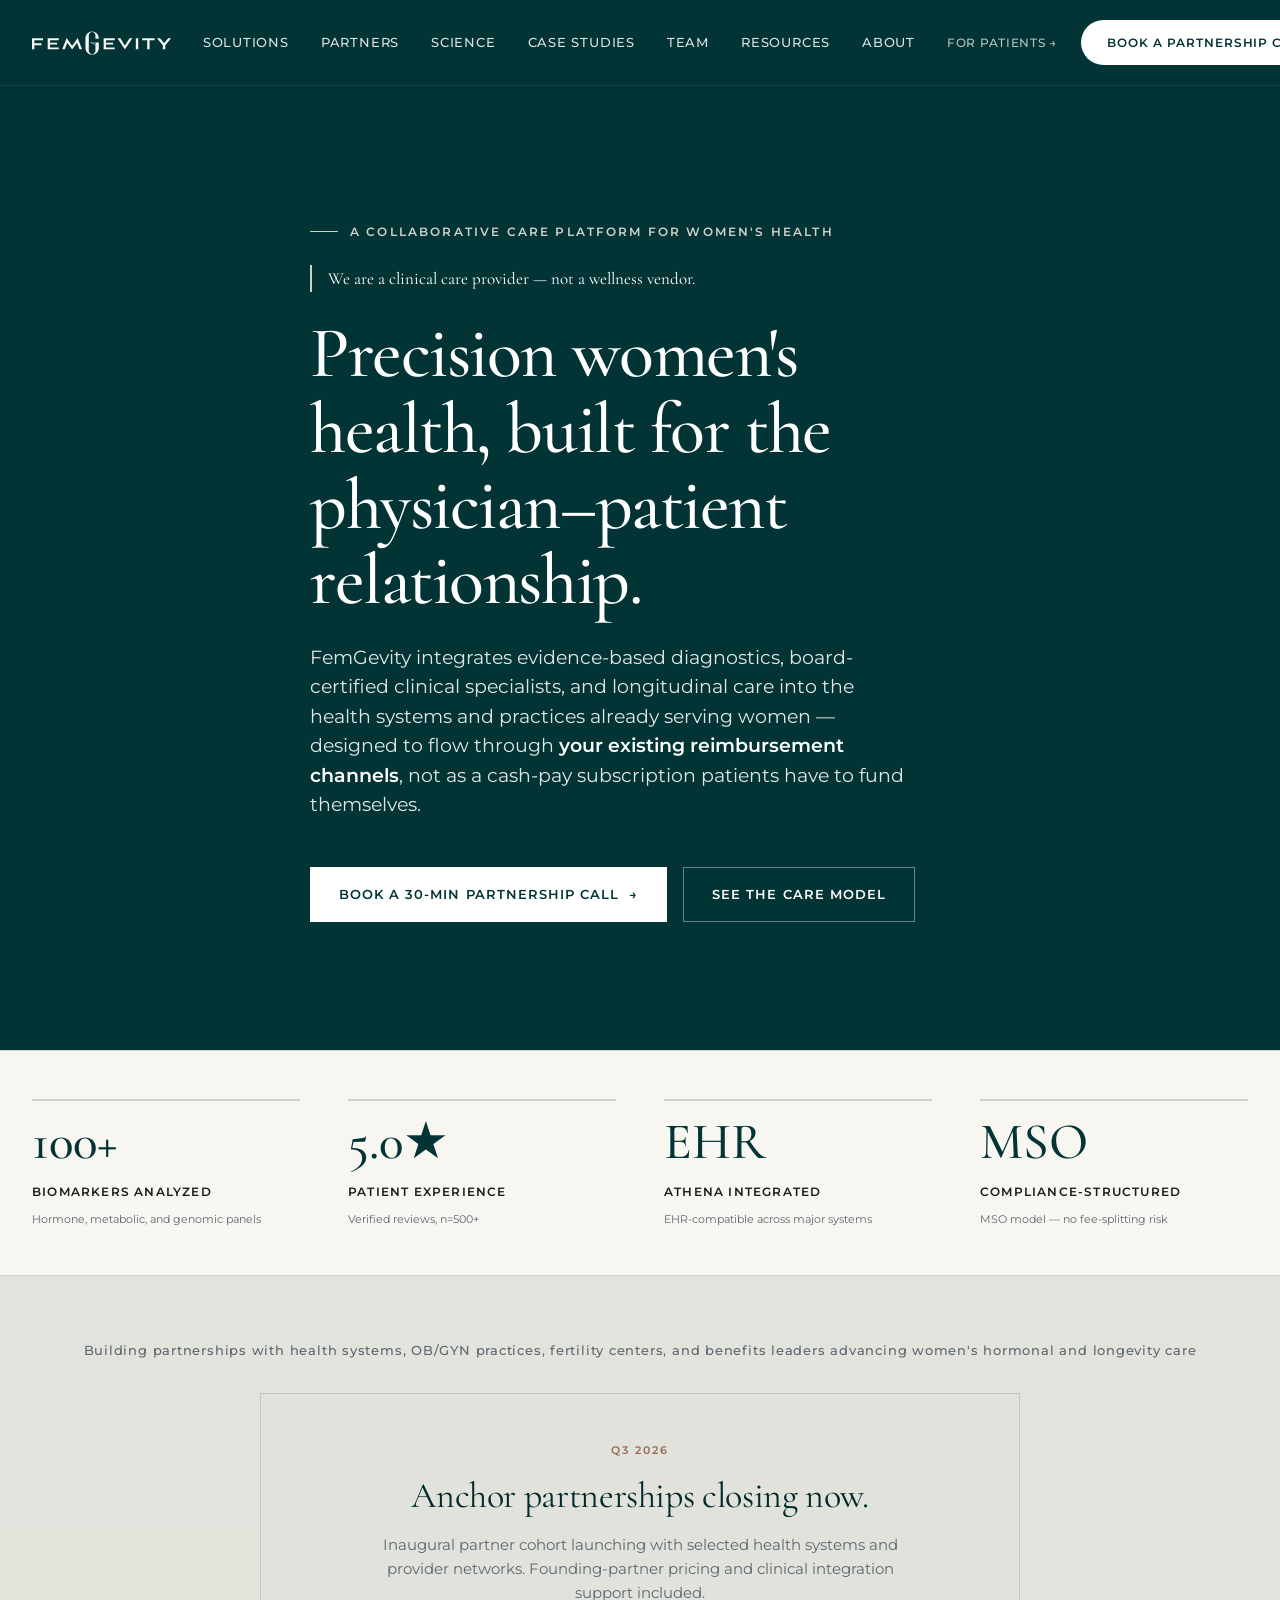
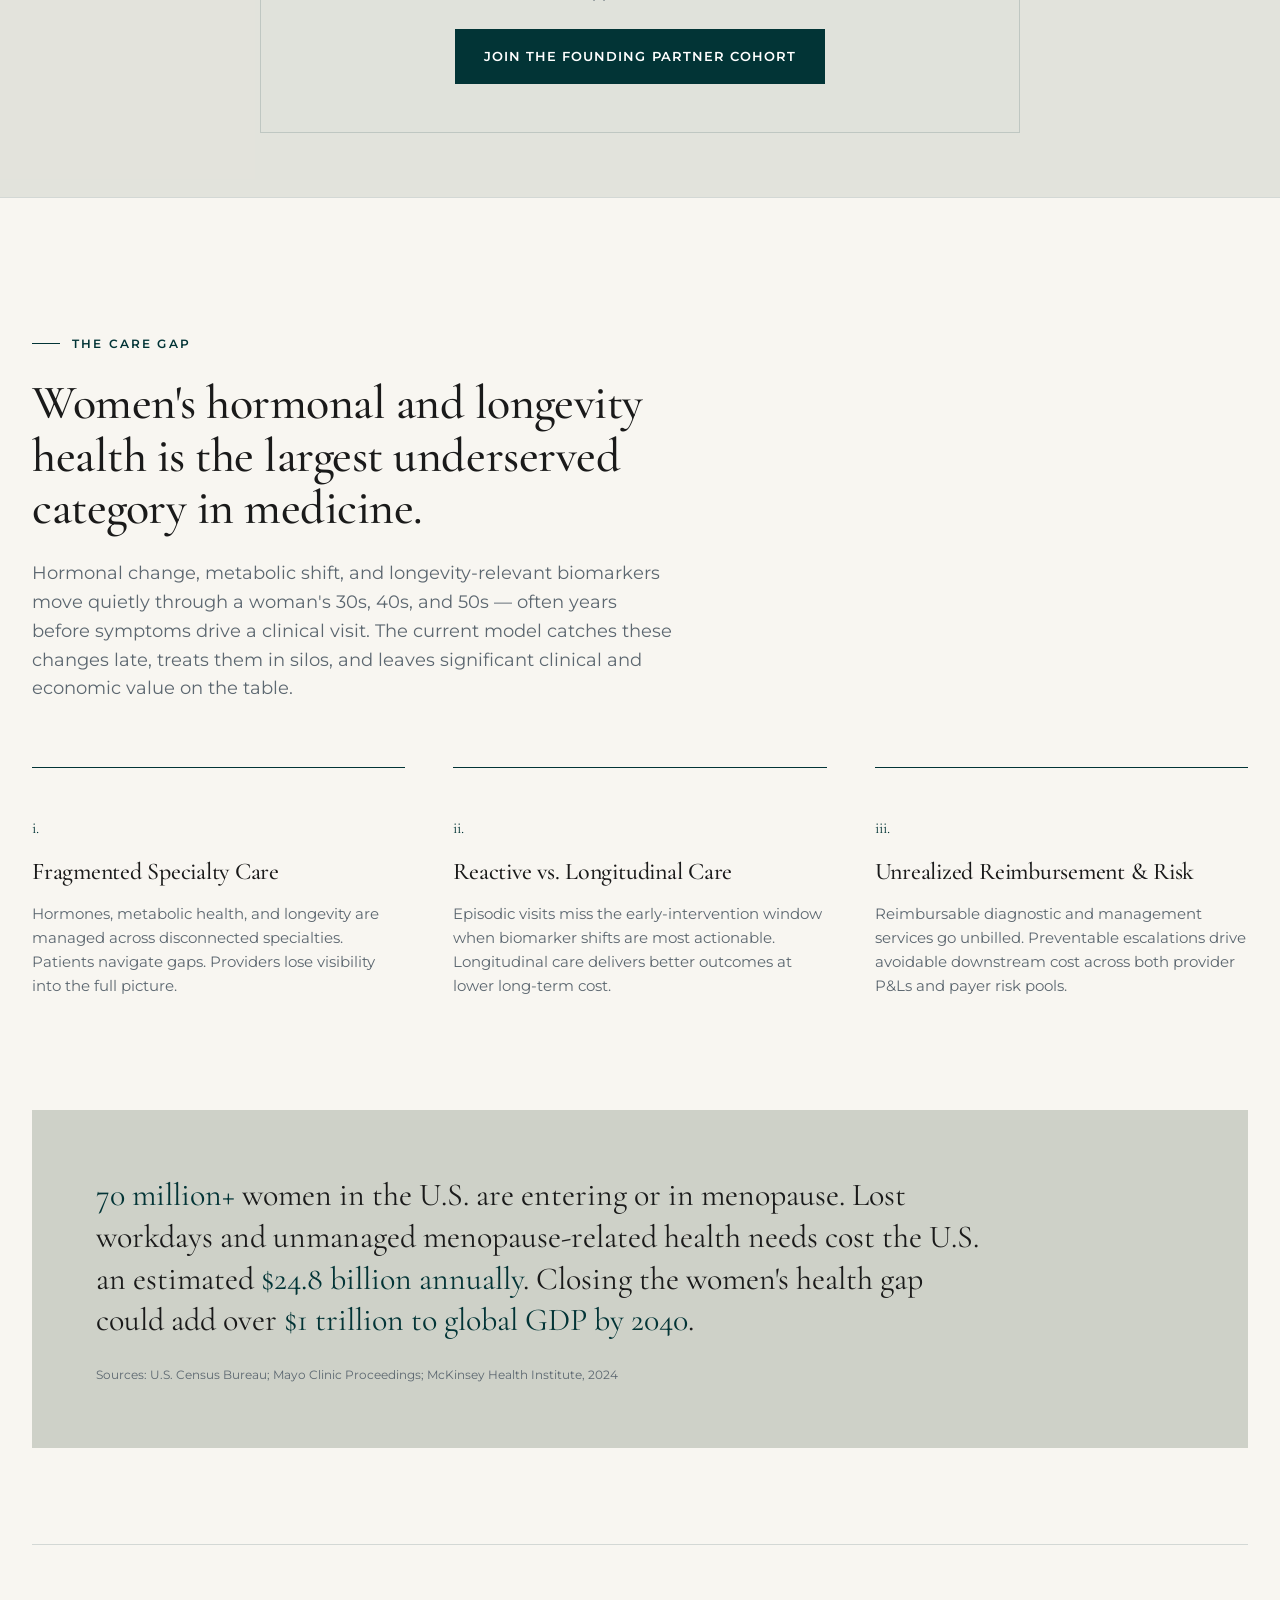
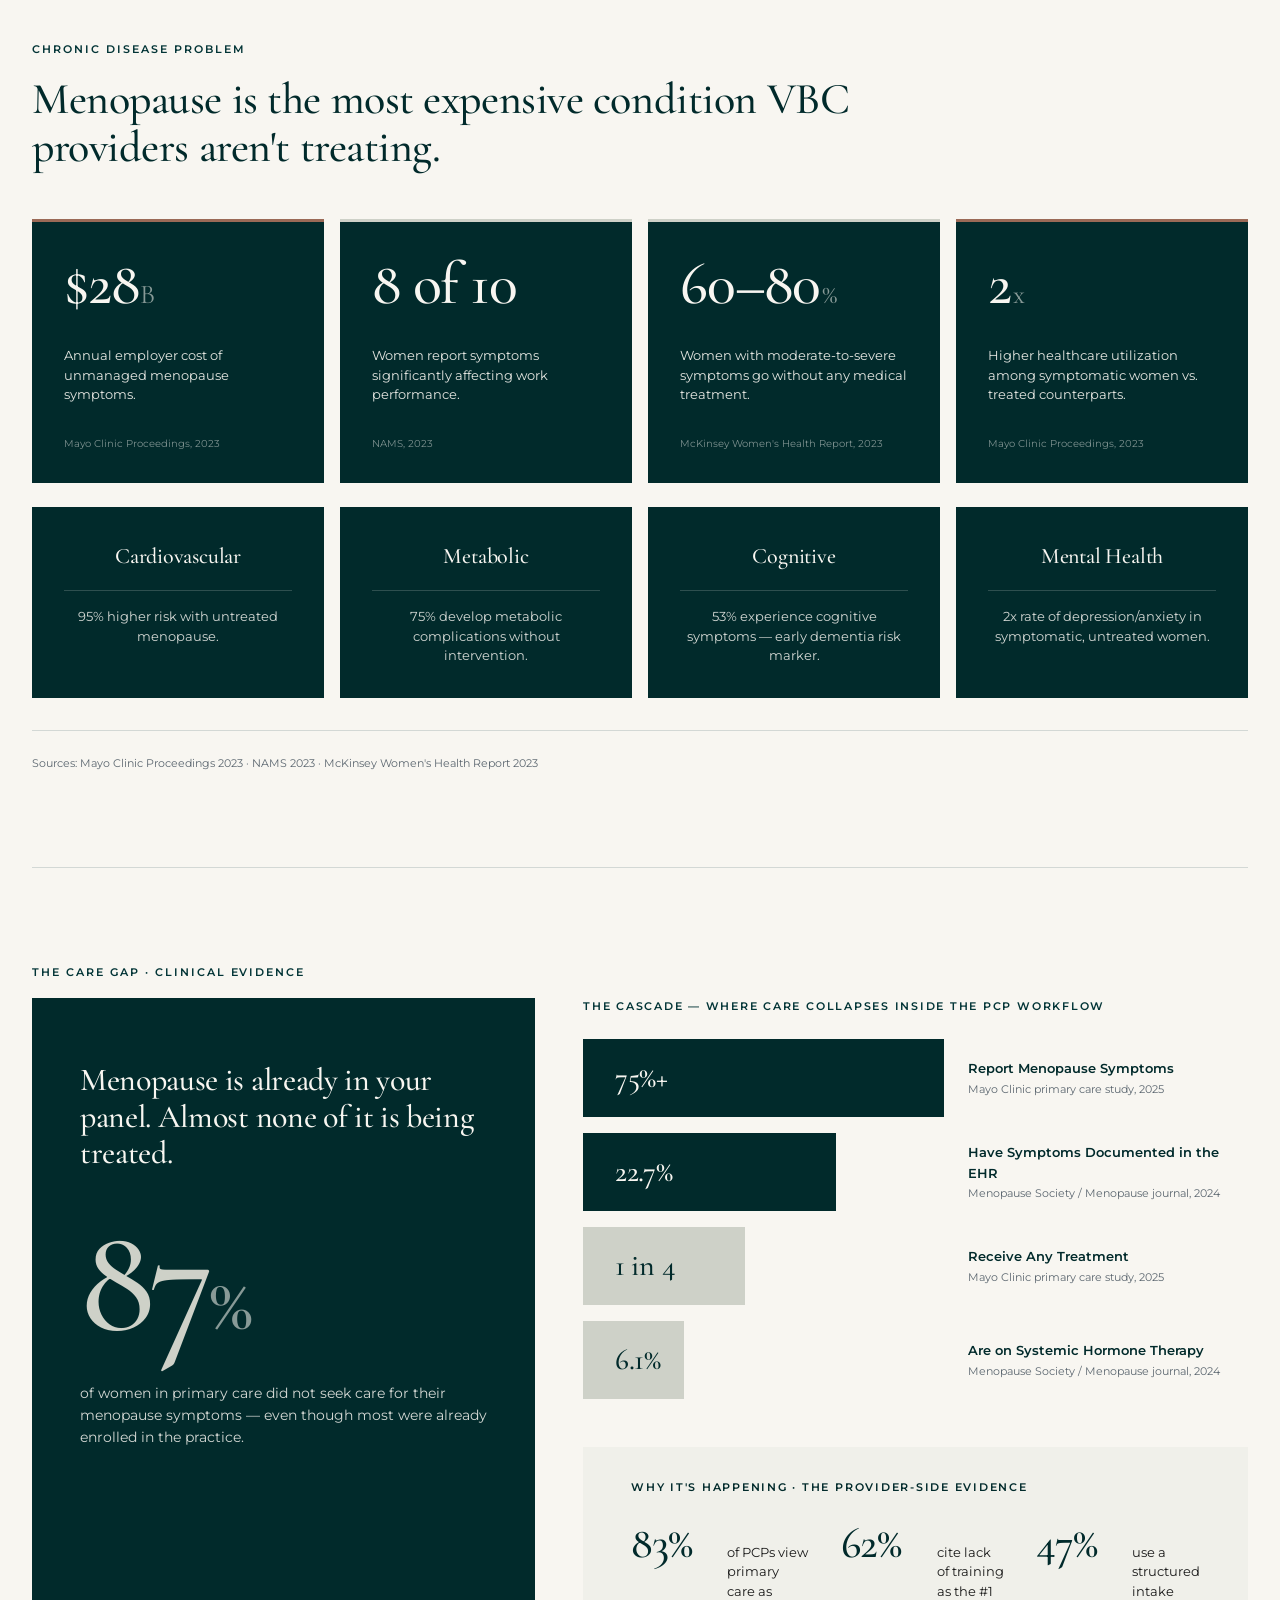
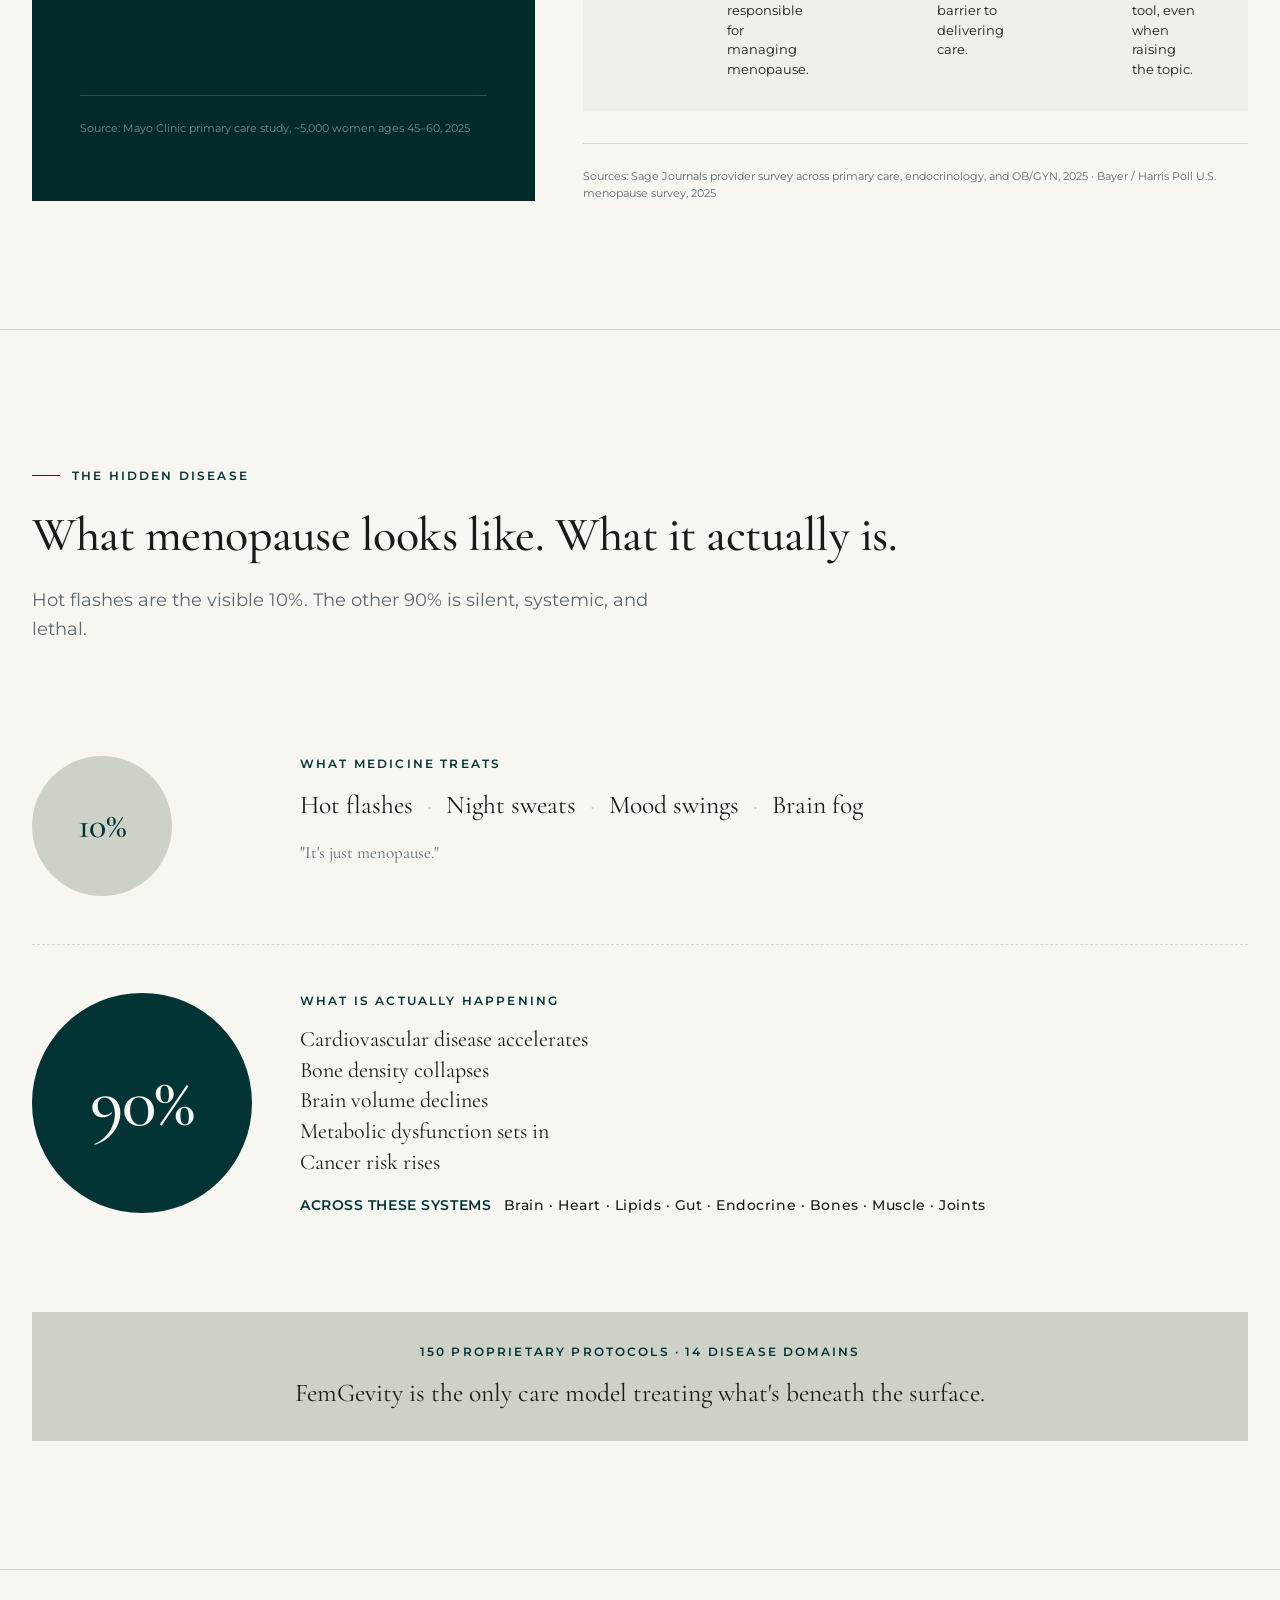
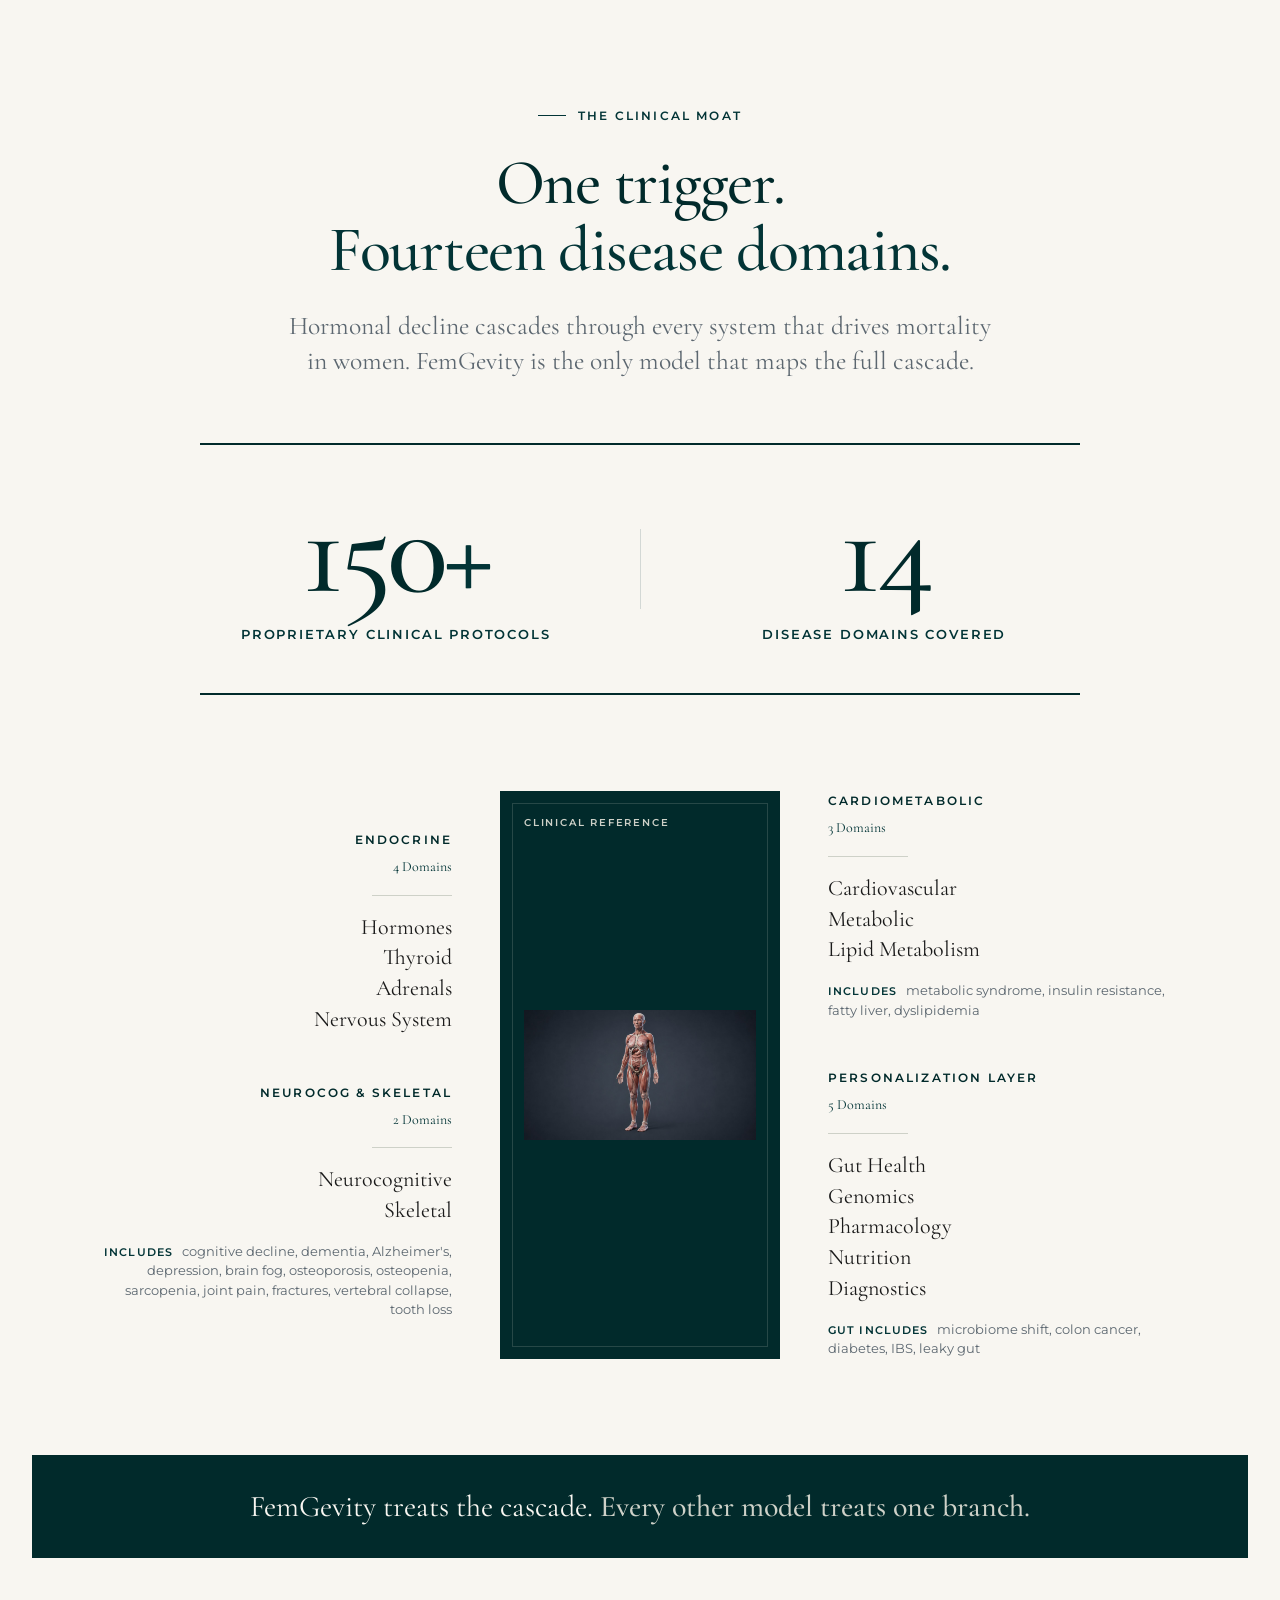
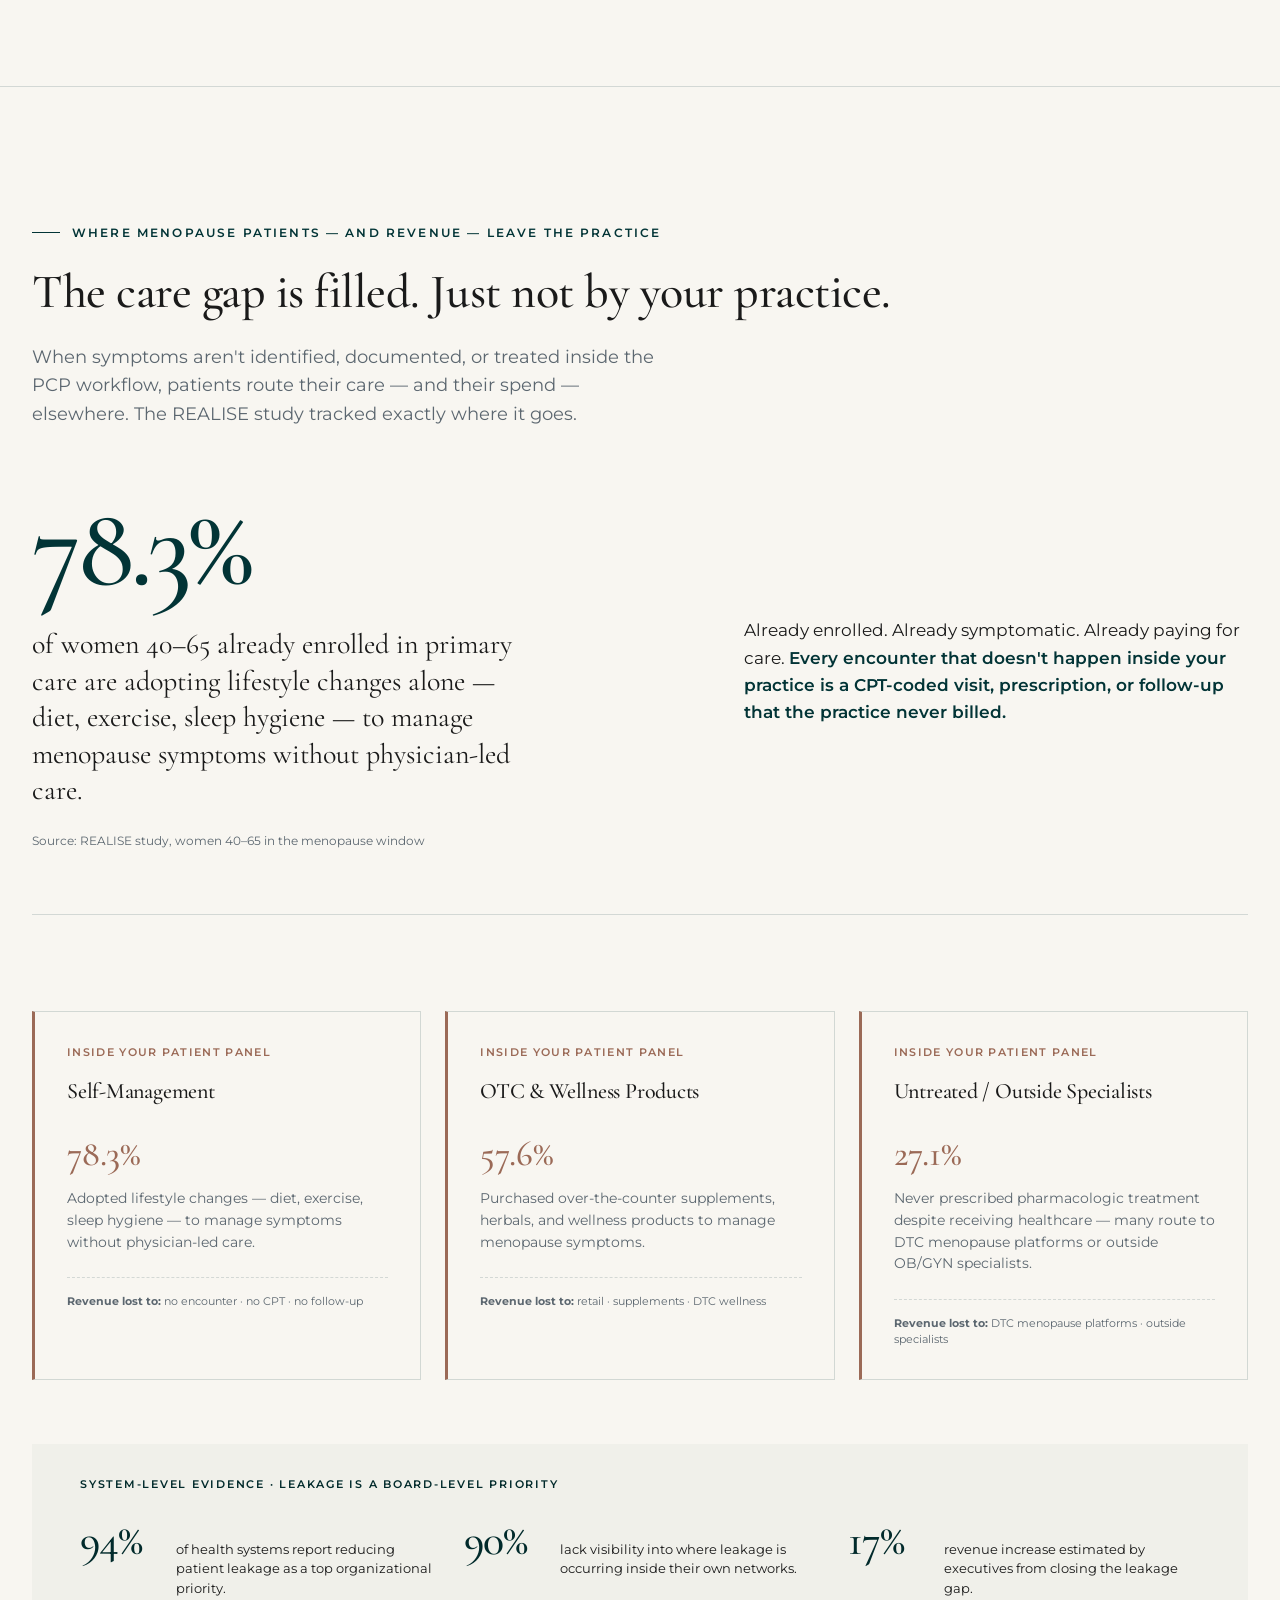
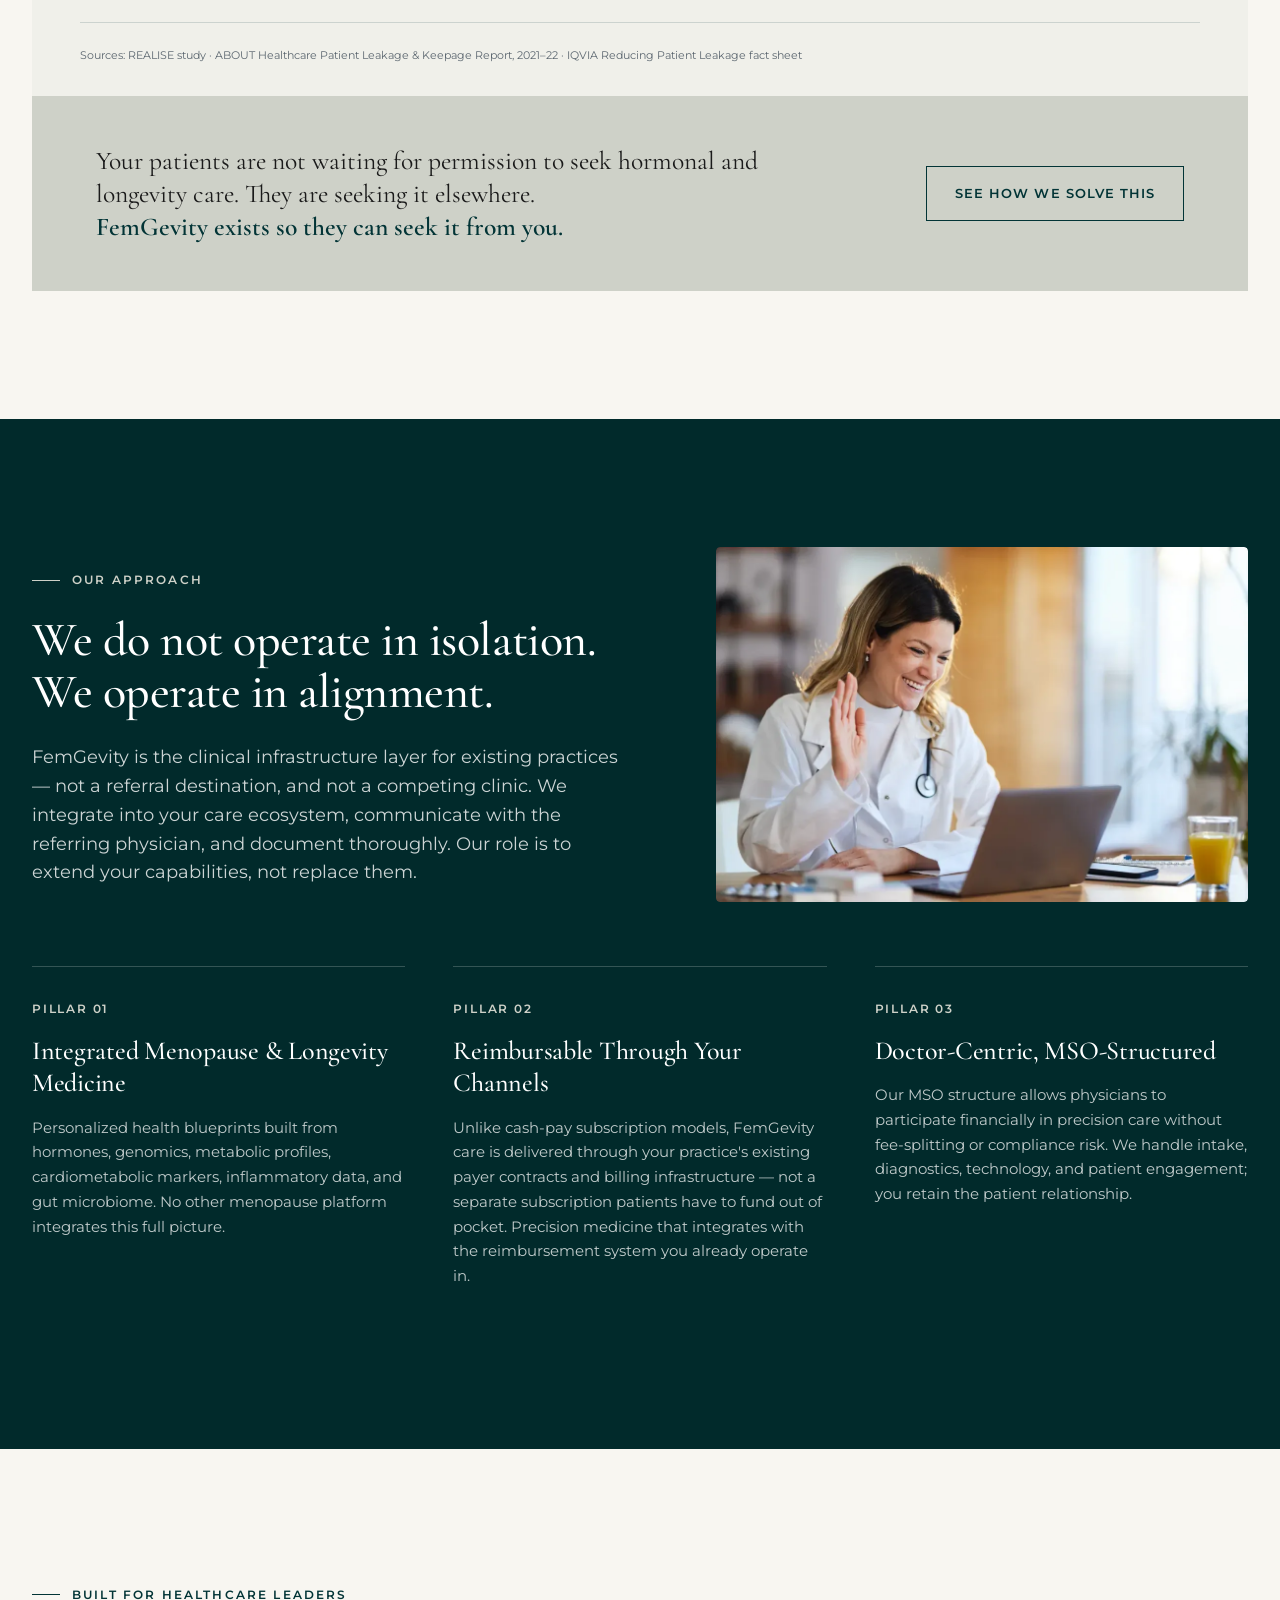
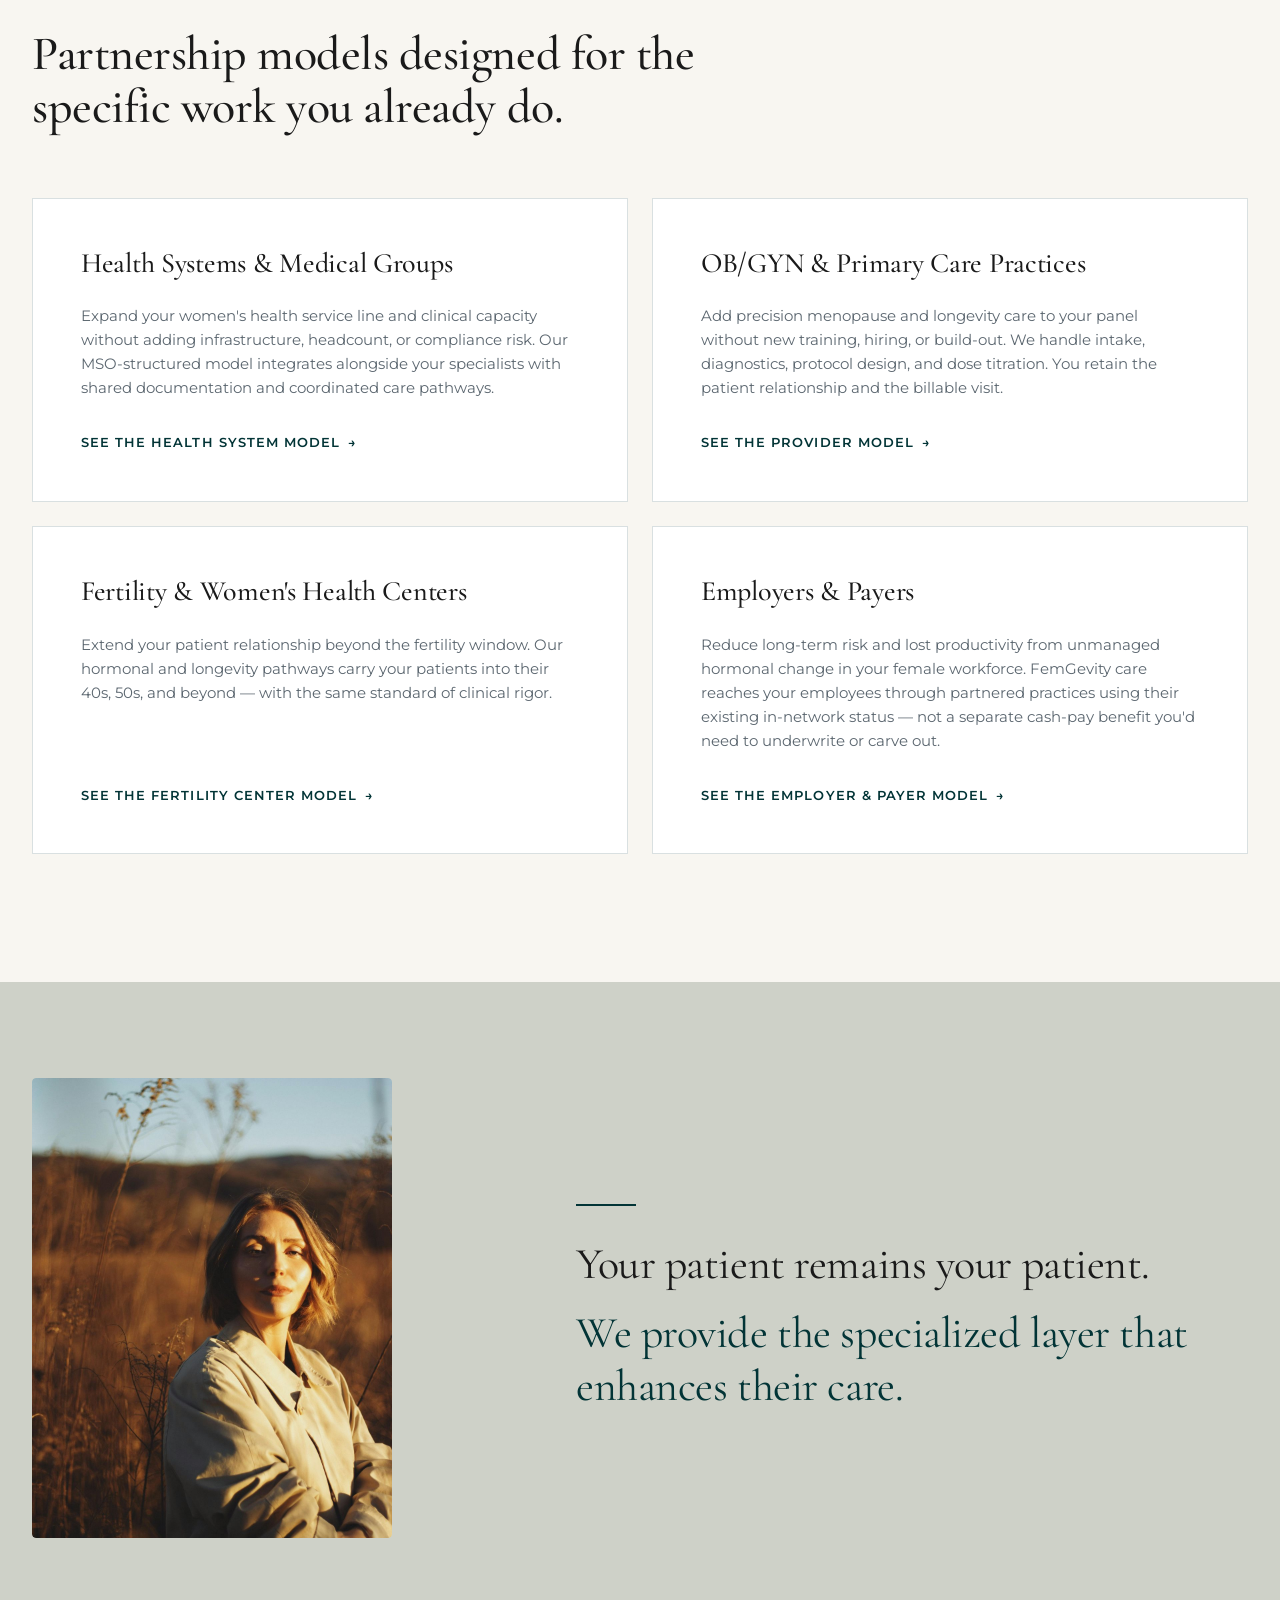
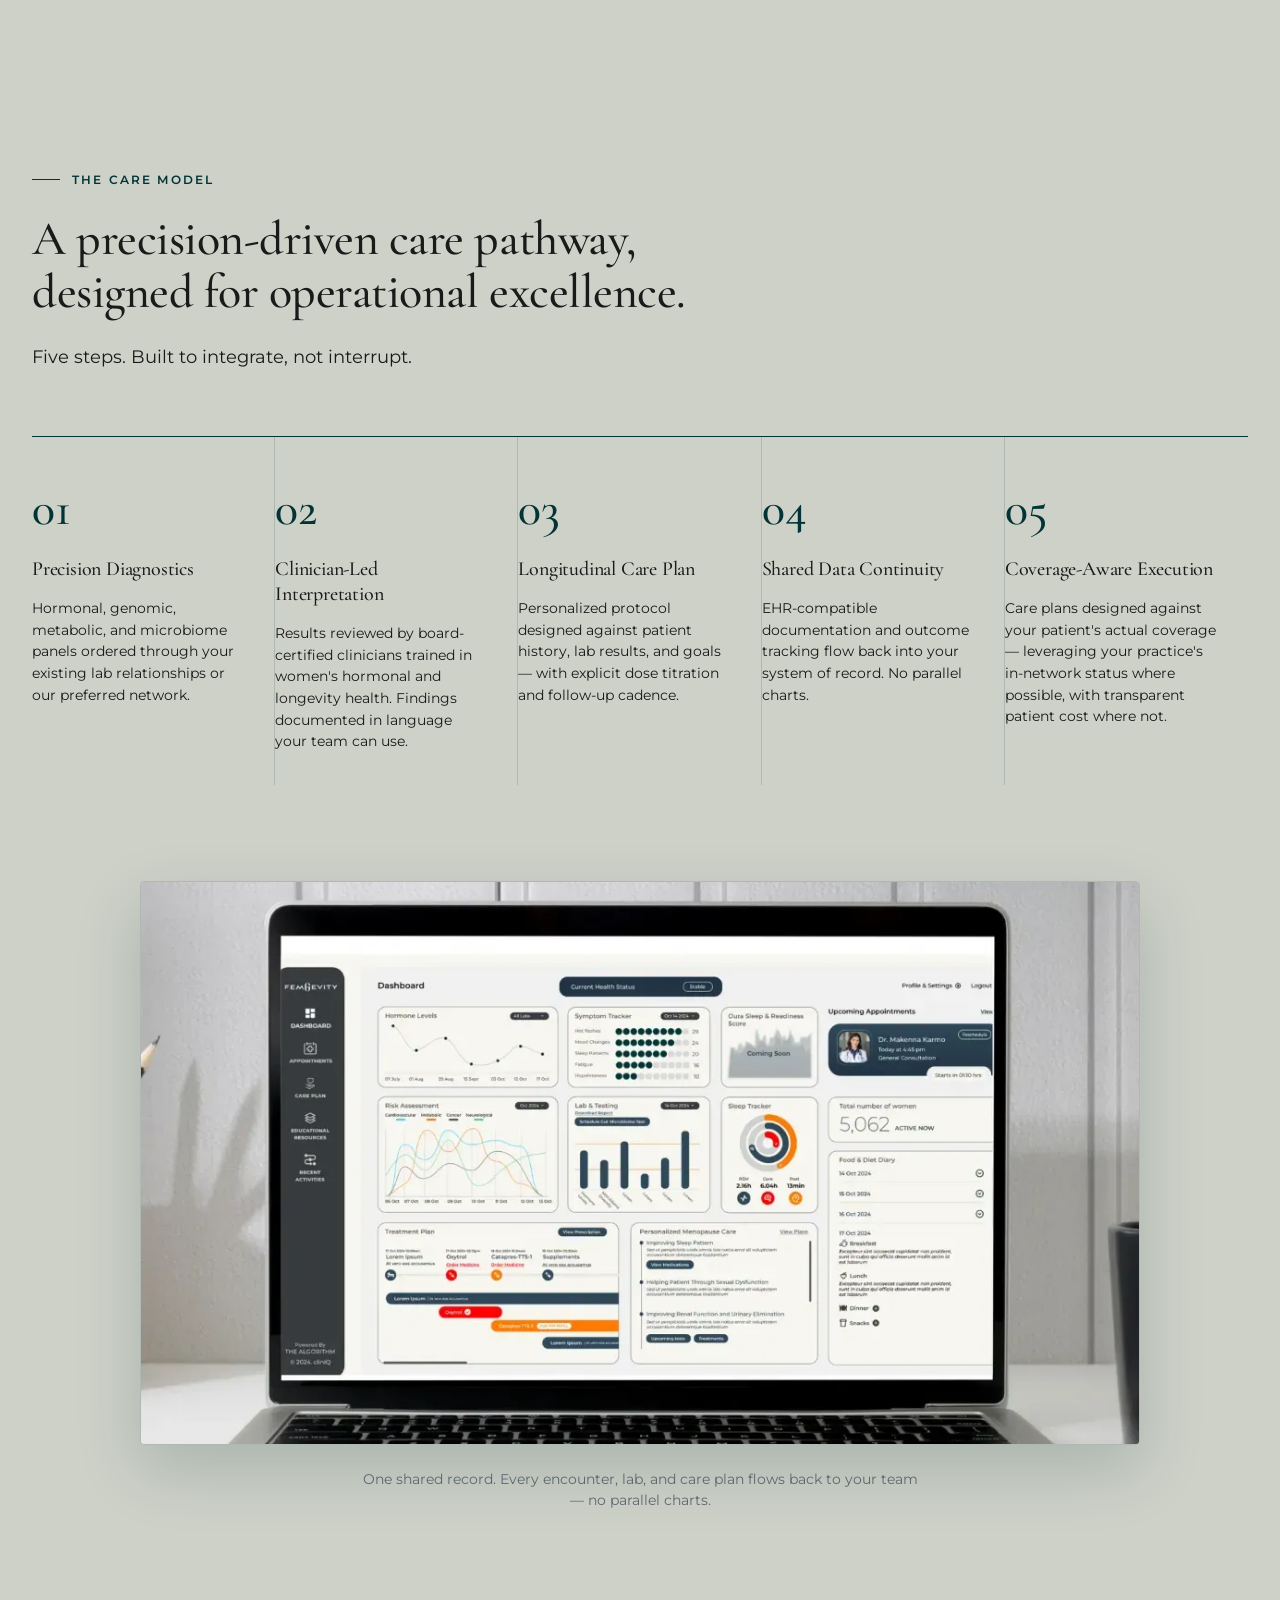
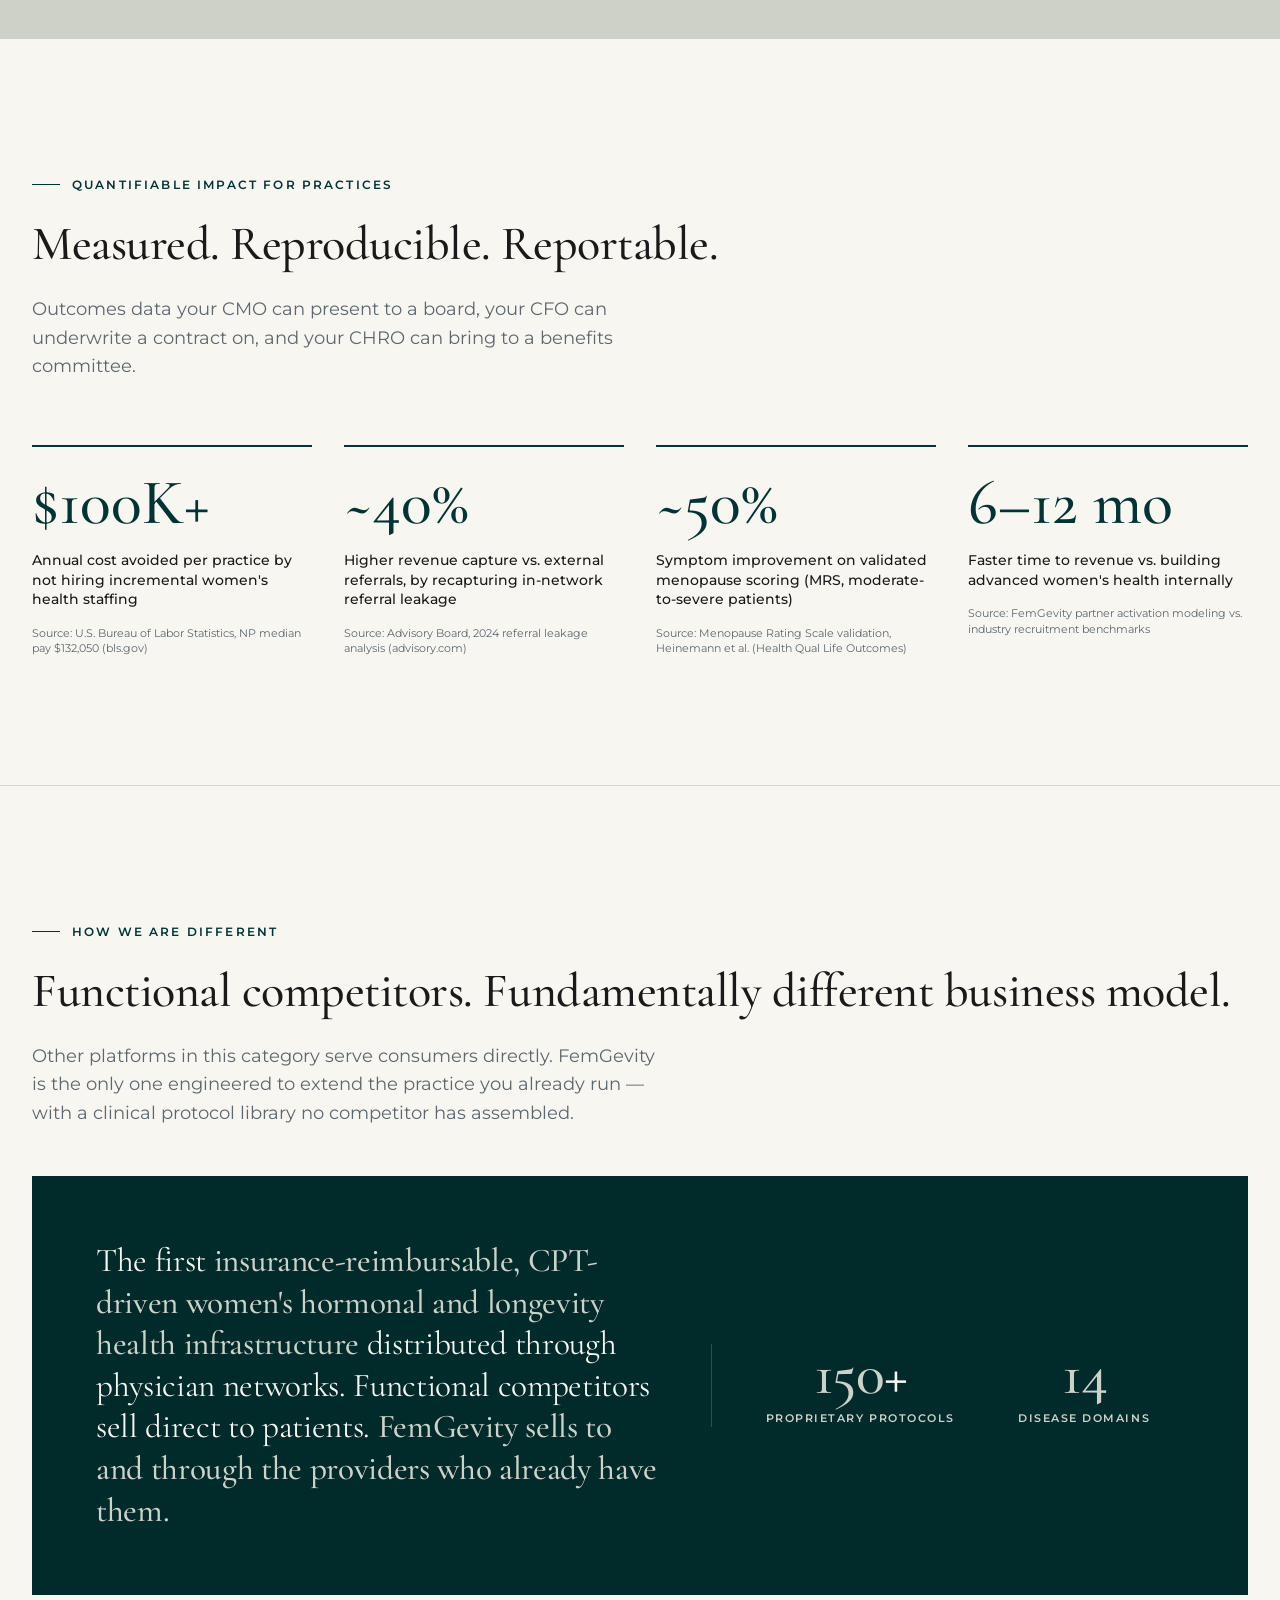
==== index.html @ 680c6983 "Nav: keep links on one line (nowrap) + vertical-center so logo, links, CTA align Co-authored-by: Cur" ====
<!DOCTYPE html>
<!--
================================================================================
FemGevity B2B Homepage — V7 (Gap-Closed)
Drop-in replacement for the live prototype at femgevity.github.io/website
================================================================================

WHAT CHANGED FROM THE LIVE PROTOTYPE (V3.1/V4 build → V17 SINGLE-FILE):

V17 (CURRENT) — UX/UI GAP ANALYSIS RECOMMENDATIONS IMPLEMENTED

  Per the v16 UX/UI gap analysis, this build closes six of the gaps identified
  as buildable in HTML/CSS without requiring founder-provided assets.

  A. STRUCTURED INTAKE FORM
     Replaced the simple "Book a Partnership Call" CTA buttons with a real
     7-field intake form embedded inside the Final CTA section (#partnership).
     Fields: Name, Work Email, Organization, Role (7 options), Female Panel
     Size (6 brackets), Primary EHR (7 options), Current Menopause Offering
     (4 states), Context (optional textarea).
     The form's onsubmit currently triggers an alert() placeholder. Developer
     must wire to HubSpot / Calendly / Marketo before launch.

  B. FOUR AUDIENCE SUB-PAGES BUILT AS IN-PAGE SECTIONS
     - #for-health-systems
     - #for-providers
     - #for-fertility-centers
     - #for-employers
     Each follows the same template: back-to-models link, eyebrow, H2 headline,
     lede, 3 value cards (numbered 01/02/03, deep slate background, Surf Green
     top border), 3-question FAQ block, and audience-specific closing CTA band
     routing back to the partnership form.
     Pages alternate background (Spring White / Surf Green wash) for visual
     rhythm. All four audience selector cards on the homepage and the four
     footer links are wired to anchor down to these sections.

  C. CASE STUDIES PLACEHOLDER SECTION (#case-studies)
     Added Case Studies as the 4th nav item. The section currently carries
     an honest placeholder reading "First studies releasing Q4 2026" with
     a CTA to request access. When the first 1-3 partner case studies exist,
     replace the placeholder with the case study cards.

  D. HONEST PARTNER TRUST TREATMENT
     Replaced the 6 dashed-border placeholder logos with an honest
     "Anchor partnerships closing now" treatment featuring Q3 2026 eyebrow,
     headline, supporting body copy, and a "Join the Founding Partner Cohort"
     CTA. This is more credible than 6 obviously-empty boxes and converts
     the visual gap into a sales narrative.
     When 3-5 anchor logos exist, replace the .partnership-status block
     with a logo grid.

  E. RESOURCE DOWNLOAD MICRO-CONVERSION
     Added a deep-slate email-gated download CTA at the end of the Resources
     section. Captures email for the State of Women's Health & Longevity
     Care 2026 annual report. onsubmit currently triggers an alert()
     placeholder; wire to email capture / marketing automation before launch.

  F. CASE STUDIES NAV LINK ADDED
     Nav now reads: Solutions, Partners, Science, Case Studies, Team,
     Resources, About (7 items). Same single-file anchor-scroll pattern.

  WHAT WAS NOT BUILT (REQUIRES FOUNDER INPUT, NOT HTML/CSS):
     • Real anchor partner logos
     • Real Medical Advisory headshots (12) and CMO bio
     • State of Women's Health & Longevity Care 2026 PDF (authored content)
     • Real anchor partner case studies
     • Internal FemGevity outcome data (currently using Milliman, Sarrel,
       Optum, ABOUT Healthcare, IQVIA, Mayo Clinic third-party data)
     • Commissioned medical illustration (anatomy-hero.jpg is reference)
     • Form integrations (HubSpot, Calendly, email capture) — developer task
     • Full Lighthouse audit on mobile and desktop — developer task

V16 — CLAY ACCENT INTRODUCED
V15 — CARE GAP EXPANSION + VBC REDESIGN + LEAKAGE DATA

  • NEW BRAND COLOR: --clay #9B6A57
    A warm terracotta accent introduced to break up the binary
    Slate/Surf Green palette. Decorative use only — never primary
    CTAs, headlines, nav, or body copy.

  • CLAY APPLIED IN FOUR PRECISE PLACES:
    1. VBC cost column: section header underline, tag color, and
       card top borders (replacing the peach #B5654A placeholder).
    2. Care Gap chronic disease anchor cards: 2 of 4 cards now use
       clay top borders ($28B annual cost, 2x utilization). Cards 2
       and 3 (8 of 10, 60-80%) keep Surf Green. Creates an alternating
       rhythm instead of a uniform green row.
    3. Patient Leakage cards: eyebrow, left border, and card-stat
       numbers all switch to clay (large anchor stat stays Slate Blue
       as the section's visual anchor).
    4. Differentiation table moat-row star markers (★): switched
       from Surf Green to clay so the "this is the moat" indicator
       reads distinct from the affirmative ✓ checks.

  • POLICY ON CLAY (DO NOT VIOLATE):
    Clay is the "cost / warning / category-marker" accent.
    Surf Green is the "affirmative / solution / outcome" accent.
    Slate Blue is the "interaction / nav / primary action" anchor.
    Slate Deep is the "statement / inverted-dark surface" anchor.
    Spring White is the page canvas. Black is body copy.
    Adding clay anywhere outside these four use cases dilutes
    the system.

V15 — CARE GAP EXPANSION + VBC REDESIGN + LEAKAGE DATA

  A. VBC SECTION COMPLETELY REDESIGNED (3RD ITERATION)
     — Section background flipped from deep slate to Spring White.
     — 10 deep-slate cards in a 2-column grid replace the ledger format.
     — Cards alternate: cost (left) / savings (right), 5 rows deep.
     — Cost cards use peach top-border accent; savings cards use Surf Green.
     — Section header row above the grid: "Without FemGevity / What the System
       Pays" on the left, "With FemGevity / VBC Savings for the Practice"
       on the right, each with its own colored underline.
     — Pull-quote added to lede: "Hormonal decline cascades through every
       system that drives mortality in women."
     — Protocol mechanism band (150/14) preserved at top, restyled for
       light background.

  B. THE CARE GAP SECTION EXPANDED WITH TWO NEW SUB-BLOCKS

     (1) Chronic Disease Problem (from founder slide):
         — Headline: "Menopause is the most expensive condition VBC providers
           aren't treating."
         — 4 anchor stat cards: $28B annual employer cost, 8 of 10 work
           performance impact, 60-80% untreated, 2x utilization.
         — 4 disease cards: Cardiovascular (95% higher risk), Metabolic (75%
           complications), Cognitive (53% symptoms), Mental Health (2x rate).
         — Sources: Mayo Clinic Proceedings 2023, NAMS 2023, McKinsey 2023.

     (2) Panel Evidence (from founder slide):
         — Headline: "Menopause is already in your panel. Almost none of it
           is being treated."
         — Two-column layout: 87% anchor stat block on the left (Mayo Clinic
           primary care study, ~5,000 women); cascade workflow on the right
           showing 75%+ → 22.7% → 1 in 4 → 6.1% as decreasing-width bars.
         — Provider-side evidence band: 83% / 62% / 47% on the why.
         — Sources: Sage Journals 2025, Bayer / Harris Poll 2025.

  C. PATIENT LEAKAGE SECTION REBUILT WITH REAL DATA
     — All 4 placeholder statistics replaced with REALISE study data:
        - Anchor was [XX]% → now 78.3% (REALISE)
        - Card 1 was $[XXX] → now 78.3% Self-Management
        - Card 2 was $[X,XXX] → now 57.6% OTC & Wellness Products
        - Card 3 was $[XX]/mo → now 27.1% Untreated / Outside Specialists
     — New section eyebrow: "Where Menopause Patients — and Revenue — Leave
       the Practice."
     — New system-level evidence block added: 94% / 90% / 17% from ABOUT
       Healthcare Patient Leakage Report and IQVIA fact sheet.
     — Sources are now real and defensible.
     — Competitors NOT named in the live copy (source slide names
       "Midi · Winona · Evernow" but per brand policy these stay internal).

  D. DEEP SLATE (#023436 / #023426) USAGE EXTENDED
     — All new card backgrounds in Care Gap sub-blocks use deep slate.
     — VBC card backgrounds use deep slate.
     — Anchor stat blocks use deep slate.
     — Consistent with V11's deep slate hierarchy expansion.

V14 — THREE FIXES (anatomy, italic, VBC ledger)
V13 — ANATOMICAL HERO IMAGE
V12 — PROTOCOLS MOAT ELEVATED
V11 — DEEP SLATE COLOR EXTENSION
V10 — SINGLE-FILE ARCHITECTURE

  • ANATOMY IMAGE EMBEDDED AS BASE64 DATA URL.
    The file uploaded as anatomy-hero.png was actually a JPEG (filename
    mismatch). To prevent any future broken-image issues regardless of
    deployment path, the image is now embedded directly in the HTML as a
    base64 data URL (image/jpeg, ~99KB). The HTML file is now fully
    self-contained — no asset directory required for the anatomy figure.
    The standalone JPG file is also available at assets/img/anatomy-hero.jpg
    if you prefer to externalize it later.

  • NO ITALIC ANYWHERE ON THE SITE (BRAND DECISION).
    Added global CSS override after the universal reset:
      * { font-style: normal !important; }
      em, i, cite, address { font-style: normal !important; }
    This overrides every italic declaration in the CSS below AND any
    <em> or <i> tags in the markup. The brand now reads as more direct
    and declarative — on-strategy with the clinical-platform register.
    DO NOT remove this rule.

  • VBC COMPARISON REDESIGNED.
    Replaced the colored stat-block treatment with an editorial evidence
    ledger:
      - Each row now has an index (01, 02, 03...), large display-serif
        stat, primary claim line, and supporting detail line.
      - Cost column uses muted peach accent (#E8B89D) for stats —
        clinical fact ledger, not alarmist red blocks.
      - Savings column uses Surf Green for stats — affirmative without
        being sales-pitchy.
      - Single thin divider between columns reinforces before/after.
      - Tag labels ("Without FemGevity" / "With FemGevity") moved to
        small caps tag treatment beside the column header.
    The five claims per column are unchanged. The data is unchanged.
    Only the visual hierarchy is upgraded.

V13 — ANATOMICAL HERO IMAGE
V12 — PROTOCOLS MOAT ELEVATED
V11 — DEEP SLATE COLOR EXTENSION
V10 — SINGLE-FILE ARCHITECTURE

  • SVG SILHOUETTE REPLACED with realistic anatomical reference figure.
    The flat shape with letter markers (B, T, ♥, L, G, Bo) was clinically
    insufficient — the realistic figure signals "medical infrastructure"
    the way a journal cover would.

  • NEW ASSET DEPENDENCY:
      Path: assets/img/anatomy-hero.png
      Original file: ChatGPT_Image_May_31__2026__11_07_08_AM.png (uploaded)
      Already placed in /assets/img/ for deployment.

  • FIGURE STYLING:
    Embedded in a deep-slate "Clinical Reference" frame to provide
    contrast and editorial weight. Inner border (Surf Green at 18% opacity)
    creates a specimen-frame feel without being heavy-handed.
    Top-left label "CLINICAL REFERENCE" in small caps Surf Green.

  • PRE-LAUNCH REPLACEMENT OPTIONS:
    The current PNG is a static reference. Two upgrade paths for production:
    1. Replace with a higher-resolution medical illustration commissioned
       specifically for FemGevity (recommended within 90 days of launch).
    2. Replace with a short looped MP4 of the same figure rotating slowly
       (cinematic, higher production value, ~2-3 MB compressed).
       If using video: swap <img> for <video autoplay muted loop playsinline>
       and update the .anatomy-figure class to apply to <video>.

V12 — PROTOCOLS MOAT ELEVATED
V11 — DEEP SLATE COLOR EXTENSION
V10 — SINGLE-FILE ARCHITECTURE

  • NEW SECTION: PROTOCOLS — "One trigger. Fourteen disease domains."
    Placed between Hidden Disease and Patient Leakage (#protocols).
    This is the page's new clinical centerpiece — it surfaces what was
    previously buried as a single line in the Hidden Disease bridge band.

    Section structure:
    1. Intro: "One trigger. Fourteen disease domains." headline
    2. Moat band: 150+ Proprietary Protocols / 14 Disease Domains
       (large display-serif numbers with deep slate top/bottom borders)
    3. Anatomical diagram with female silhouette + 6 body-system markers
       (inline SVG — recreated, not the source image, for responsive scaling)
    4. Four domain quadrants surrounding the silhouette:
       - LEFT TOP: Endocrine (4 domains)
       - LEFT BOTTOM: Neurocog & Skeletal (2 domains)
       - RIGHT TOP: Cardiometabolic (3 domains)
       - RIGHT BOTTOM: Personalization Layer (5 domains)
    5. Closing bridge band on deep slate: "FemGevity treats the cascade.
       Every other model treats one branch."

  • REDESIGNED: HOW WE ARE DIFFERENT
    — FemGevity's Moat band MOVED from the bottom to the TOP of the section.
    — 150/14 proof stats integrated directly into the moat lead band.
    — Two new rows added to the comparison table: "150+ Proprietary
      Protocols" and "14 Disease Domains Covered" (both marked as
      ★ moat rows; only FemGevity shows ✓).
    — The duplicate old .diff-moat block at the bottom was removed
      (its content folded into the new lead band).

  • REDESIGNED: VALUE-BASED CARE ALIGNMENT
    — NEW protocol-mechanism band at top of section.
    — Connects 150 protocols as the MECHANISM that produces VBC savings.
    — Two-column comparison (cost vs. savings) preserved beneath.
    — Source citations preserved at the bottom.

  • RATIONALE:
    The "150 protocols / 14 disease domains" claim is FemGevity's most
    defensible moat. No competitor in this category has assembled a
    proprietary protocol library at this scale. V12 surfaces it three
    times across the page (Protocols section, Differentiation moat lead
    band, VBC mechanism band) so it cannot be missed.

V11 — DEEP SLATE COLOR EXTENSION
V10 — SINGLE-FILE ARCHITECTURE

  • NEW BRAND COLOR: --slate-deep #023436
    Added as a second anchor color alongside the existing Slate Blue (#2F4858).
    Slate Blue is retained for nav, primary buttons, headlines, and body
    accents. Deep slate is used for the page's strongest dark statements.

  • DEEP SLATE APPLIED TO FIVE INVERTED-DARK SURFACES:
    1. Our Approach section background (.identity)
    2. FemGevity's Moat band inside the Differentiation section (.diff-moat)
    3. Value-Based Care section background (.vbc)
    4. Differentiation table header row (.diff-table thead)
    5. Final CTA section background (.final-cta)

    Rationale: Deep slate is meaningfully darker (luminance 41.5 vs 67.8).
    Reserving it for the highest-emphasis surfaces creates editorial hierarchy:
    Slate Blue lives where the user INTERACTS (nav, buttons, body headlines).
    Deep slate lives where the brand makes its strongest STATEMENTS
    (the inverted dark sections that say "we are infrastructure").

  • UNCHANGED: Nav, primary buttons, footer (#1A1A1A black), and all
    other Slate Blue applications. The brand identity at the interaction
    layer is preserved.

V10 — SINGLE-FILE ARCHITECTURE — THIS IS THE CANONICAL FILE

  • EVERYTHING IS IN THIS ONE FILE.
    There is no separate team page. There is no team.html. There is no other
    HTML file required for the homepage or team to function. Deploy this file
    as index.html and you are done.

  • NAV "TEAM" LINK behavior:
    Click "Team" in the top nav → page anchor-scrolls to the embedded team
    section (#team). Smooth scroll. No page reload. No second URL.
    Sticky nav stays visible during scroll.

  • TEAM SECTION STRUCTURE (top to bottom, embedded between VBC and Resources):
    1. Centered intro with "Trained at Duke · Brown · Harvard · Yale" strip
    2. Founder & CEO (Michele Wispelwey, featured with full bio)
    3. Medical Advisory — Clinical Center of Excellence
       (Surf Green 4px top border marks this as the page's clinical anchor)
       (12-up grid: 4 cols × 3 rows of advisors)
    4. Chief Medical Officer (Mary Parman, featured slot, bio placeholder)
    5. Nurse Practitioner Team (Krissy + 3 open NP positions,
       light Surf Green wash background)

  • TEAM MEMBERS NOT INCLUDED PER FOUNDER DIRECTION:
    — Board / Deborah Gage (removed in V9)
    — Maria Colaberdino (VP Clinical Ops)
    — Kal Salem (Fractional CFO)
    — Nicholas Melchiorre (Revenue & Payer Strategy)

VERSION HISTORY (DOCUMENTATION ONLY — DO NOT REVERT)

V9 — VBC headline "$80K-$120K per 1,000 lives" removed at founder discretion.
     Per-patient data ($4,740 savings) and source citations preserved.

V8 — Three new homepage sections added: Hidden Disease, Competitor
     Differentiation (competitors NEVER named), Value-Based Care Alignment.

V7 — Hero H1 set to "Precision women's health, built for the
     physician–patient relationship." Title, meta description, footer updated.

V6 — Vocabulary policy applied: zero instances of "midlife" in any
     FemGevity-authored copy. DO NOT reintroduce this word.

V5 — Patient Leakage section added between Care Gap and Our Approach.
     Contains FOUR placeholder statistics that MUST be replaced before
     production launch: [XX]%, $[XXX], $[X,XXX], $[XX]/mo.

V4 — Resource Hub lead card upgraded to "The State of Women's Health
     & Longevity Care" annual benchmarking report (mirrors Maven playbook).

V3.1 — Mailto regressions removed. Final CTA secondary now → #resources
       (download annual report). Footer Partnerships link → #partnership.

  A. NEW SECTION: HIDDEN DISEASE (between Care Gap and Patient Leakage)
     — "What menopause looks like. What it actually is."
     — 10% visible / 90% beneath the surface visual framework.
     — Closes with "150 Proprietary Protocols · 14 Disease Domains" trust signal.

  B. NEW SECTION: COMPETITOR DIFFERENTIATION (between Quantifiable Impact and VBC)
     — Comparison table with 9 capability rows.
     — Competitors are NOT named — labeled by category only:
       "Telehealth Brand" / "Menopause DTC" / "Membership Brand" / "Longevity DTC"
     — Closes with the "FemGevity's Moat" Slate Blue band.
     — DO NOT add competitor names back into this section, ever.

  C. NEW SECTION: VALUE-BASED CARE ALIGNMENT (between Differentiation and Five Pillars)
  C. NEW SECTION: VALUE-BASED CARE ALIGNMENT
     — "FemGevity bends the total cost of care curve."
     — Two-column comparison: cost loads vs. VBC savings.
     — Sources cited: Milliman, Sarrel et al., Optum, MGH Review.
     — Note: V8 originally closed with "$80K-$120K per 1,000 lives"
       headline; removed in V9 at founder discretion.

  D. TEAM CONTENT ADDED to the homepage (V10 made this single-file).
     — Founder/CEO, Medical Advisory (12 specialists), CMO, NP team.
     — See V10 changelog above for full structure.

  E. NAV: Added "Team" link.
     V8: routed to a separate team.html file.
     V10 (current): routes to embedded #team section. No separate file exists.

V7 — HERO HEADLINE REFINED (Option B)
  H1: "Precision women's health, built for the physician–patient relationship."

V6 — VOCABULARY POLICY APPLIED
  Zero instances of "midlife" in any FemGevity-authored copy.
  DO NOT reintroduce the word. This is a brand decision.

V5 — PATIENT LEAKAGE SECTION ADDED
  Contains FOUR placeholder statistics that MUST be replaced before launch:
  [XX]%, $[XXX], $[X,XXX], $[XX]/mo. Sourcing checklist in V6 doc Section 6.6.

V4 — RESOURCE HUB UPGRADED
  Lead card: "The State of Women's Health & Longevity Care: A Health System
  Benchmarking Report" — annual report play, mirrors Maven.

V3.1 — MAILTO REMOVED
  Final CTA secondary now → #resources (download annual report).
  Footer Partnerships link → #partnership intake page.

PRE-LAUNCH GATE — DO NOT SHIP TO PRODUCTION UNTIL:
   ☐ Four leakage statistics sourced and inserted
   ☐ CMO photo + name + credentials + quote populated (currently placeholder)
   ☐ At least one named partner logo in the trust strip (six placeholders now)
   ☐ Resource Hub PDFs authored (download links currently route to dead paths)
   ☐ /partnership/ structured intake form built and tested
   ☐ Hero photography replaces video placeholder (or video confirmed as final)
   ☐ Verified outcomes data confirms or replaces $100K, ~40%, ~50% claims
   ☐ Legal/compliance review of all claims, especially leakage section
================================================================================
-->
<html lang="en">
<head>
<meta charset="UTF-8" />
<meta name="viewport" content="width=device-width, initial-scale=1.0" />
<title>FemGevity Health — Precision Women's Health, Built for the Physician–Patient Relationship</title>
<meta name="description" content="FemGevity is the clinical infrastructure for women's health and longevity — designed to extend the physician–patient relationship through your practice's existing reimbursement channels, not as a cash-pay subscription patients have to fund themselves." />

<!-- Google Fonts: Cormorant Garamond as fallback for The Seasons; Montserrat per brand guide -->
<link rel="preconnect" href="https://fonts.googleapis.com">
<link rel="preconnect" href="https://fonts.gstatic.com" crossorigin>
<link href="https://fonts.googleapis.com/css2?family=Cormorant+Garamond:ital,wght@0,400;0,500;0,600;1,400&family=Montserrat:wght@300;400;500;600;700&display=swap" rel="stylesheet">

<style>
/* =============================================================
   FEMGEVITY B2B HOMEPAGE — DESIGN SYSTEM
   Brand assets per FemGevity Brand Style Guide, Fall 2024
   ============================================================= */

:root {
  /* Brand colors - emerald primary (founder decision; matches femgevityhealth.com).
     The v17 design's two-tone depth is preserved: --slate-deep is a near-black
     emerald used for the "deep extension" sections; --clay is the warm accent. */
  --slate-blue: #023436;          /* deep emerald - brand primary */
  --slate-blue-light: #045a5e;    /* lighter emerald for hover/edge states */
  --slate-deep: #012a2b;          /* near-black emerald - deep extension sections */
  --slate-deep-90: rgba(1, 42, 43, 0.92);
  --clay: #9B6A57;
  --clay-15: rgba(155, 106, 87, 0.15);
  --clay-30: rgba(155, 106, 87, 0.3);
  --surf-green: #CED1C8;
  --spring-white: #F8F6F1;
  --black: #000000;
  --white: #FFFFFF;

  /* Derived utility tones - all built off the emerald primary */
  --slate-blue-90: rgba(2, 52, 54, 0.9);
  --slate-blue-70: rgba(2, 52, 54, 0.7);
  --slate-blue-50: rgba(2, 52, 54, 0.5);
  --slate-blue-15: rgba(2, 52, 54, 0.15);
  --surf-green-50: rgba(206, 209, 200, 0.5);
  --ink: #1A1A1A;
  --ink-muted: #5C6770;

  /* Typography stack — The Seasons is the brand display face;
     Cormorant Garamond is the closest Google Fonts substitute the dev can use until The Seasons is licensed */
  --font-display: 'The Seasons', 'Cormorant Garamond', 'Cormorant', Georgia, 'Times New Roman', serif;
  --font-sans: 'Montserrat', -apple-system, BlinkMacSystemFont, 'Helvetica Neue', sans-serif;

  /* Spacing scale (8px base) */
  --space-1: 8px;
  --space-2: 16px;
  --space-3: 24px;
  --space-4: 32px;
  --space-5: 48px;
  --space-6: 64px;
  --space-7: 96px;
  --space-8: 128px;

  /* Layout */
  --max-width: 1280px;
  --content-pad: 32px;
}

/* RESET */
*, *::before, *::after { box-sizing: border-box; margin: 0; padding: 0; }

/* V14: Brand decision — no italic anywhere on the site.
   This rule overrides every font-style: italic declaration in the CSS below
   AND any <em> or <i> tags in the markup. DO NOT remove this rule. */
* { font-style: normal !important; }
em, i, cite, address { font-style: normal !important; }
html { scroll-behavior: smooth; }
body {
  font-family: var(--font-sans);
  font-size: 16px;
  line-height: 1.6;
  color: var(--ink);
  background: var(--spring-white);
  -webkit-font-smoothing: antialiased;
  -moz-osx-font-smoothing: grayscale;
}
a { color: inherit; text-decoration: none; }
img { max-width: 100%; display: block; }

/* TYPOGRAPHY */
.eyebrow {
  font-family: var(--font-sans);
  font-size: 12px;
  font-weight: 600;
  letter-spacing: 0.18em;
  text-transform: uppercase;
  color: var(--slate-blue);
  margin-bottom: var(--space-3);
  display: inline-flex;
  align-items: center;
  gap: 12px;
}
.eyebrow::before {
  content: '';
  width: 28px;
  height: 1px;
  background: var(--slate-blue);
  display: inline-block;
}

h1, h2, h3, h4 {
  font-family: var(--font-display);
  color: var(--ink);
  letter-spacing: -0.01em;
  font-weight: 500;
}

h1 {
  font-size: clamp(40px, 6vw, 72px);
  line-height: 1.05;
  letter-spacing: -0.02em;
}

h2 {
  font-size: clamp(32px, 4vw, 48px);
  line-height: 1.1;
  margin-bottom: var(--space-3);
}

h3 {
  font-size: clamp(22px, 2vw, 28px);
  line-height: 1.25;
}

.lede {
  font-family: var(--font-sans);
  font-size: 18px;
  line-height: 1.6;
  color: var(--ink-muted);
  max-width: 640px;
}

/* LAYOUT */
.container {
  max-width: var(--max-width);
  margin: 0 auto;
  padding: 0 var(--content-pad);
}

section {
  padding: var(--space-8) 0;
}

@media (max-width: 768px) {
  section { padding: var(--space-6) 0; }
}

/* BUTTONS */
.btn {
  display: inline-flex;
  align-items: center;
  gap: 10px;
  padding: 16px 28px;
  font-family: var(--font-sans);
  font-size: 13px;
  font-weight: 600;
  letter-spacing: 0.08em;
  text-transform: uppercase;
  border: 1px solid transparent;
  cursor: pointer;
  transition: all 0.25s ease;
  white-space: nowrap;
}

.btn-primary {
  background: var(--slate-blue);
  color: var(--white);
  border-color: var(--slate-blue);
}
.btn-primary:hover {
  background: var(--black);
  border-color: var(--black);
  transform: translateY(-1px);
}

.btn-secondary {
  background: transparent;
  color: var(--slate-blue);
  border-color: var(--slate-blue);
}
.btn-secondary:hover {
  background: var(--slate-blue);
  color: var(--white);
}

.btn-on-dark {
  background: var(--white);
  color: var(--slate-blue);
  border-color: var(--white);
}
.btn-on-dark:hover {
  background: transparent;
  color: var(--white);
  border-color: var(--white);
}

.btn-ghost-on-dark {
  background: transparent;
  color: var(--white);
  border-color: rgba(255,255,255,0.4);
}
.btn-ghost-on-dark:hover {
  border-color: var(--white);
}

.btn .arrow { transition: transform 0.25s ease; }
.btn:hover .arrow { transform: translateX(4px); }

/* =============================================================
   NAV
   ============================================================= */
.nav {
  background: var(--slate-blue);
  color: var(--white);
  padding: 20px 0;
  position: sticky;
  top: 0;
  z-index: 100;
  border-bottom: 1px solid rgba(255,255,255,0.08);
}
.nav-inner {
  display: flex;
  align-items: center;
  justify-content: space-between;
  gap: var(--space-4);
}
.logo {
  font-family: var(--font-display);
  font-size: 26px;
  font-weight: 600;
  letter-spacing: 0.02em;
  color: var(--white);
}
.logo .g-mark {
  display: inline-block;
  position: relative;
}
.nav-links {
  display: flex;
  flex: 1;
  align-items: center;
  justify-content: center;
  flex-wrap: nowrap;
  gap: var(--space-4);
  list-style: none;
  margin: 0;
  padding: 0;
  font-family: var(--font-sans);
  font-size: 13px;
  font-weight: 500;
  letter-spacing: 0.06em;
  text-transform: uppercase;
}
.nav-links a {
  color: rgba(255,255,255,0.85);
  transition: color 0.2s ease;
  white-space: nowrap;
}
.nav-links a:hover { color: var(--white); }

.nav-actions {
  display: flex;
  align-items: center;
  gap: var(--space-3);
}
.nav-patient-link {
  font-family: var(--font-sans);
  font-size: 12px;
  font-weight: 500;
  letter-spacing: 0.06em;
  text-transform: uppercase;
  color: rgba(255,255,255,0.7);
  transition: color 0.2s ease;
  white-space: nowrap;
}
.nav-patient-link:hover { color: var(--white); }
.nav-patient-link span { transition: transform 0.2s ease; display: inline-block; }
.nav-patient-link:hover span { transform: translateX(3px); }

.nav-cta {
  background: var(--white);
  color: var(--slate-blue);
  padding: 13px 26px;
  border-radius: 100px;
  font-family: var(--font-sans);
  font-size: 12px;
  font-weight: 600;
  letter-spacing: 0.08em;
  text-transform: uppercase;
  transition: all 0.25s ease;
  white-space: nowrap;
}
.nav-cta:hover {
  background: var(--surf-green);
}

@media (max-width: 900px) {
  .nav-links { display: none; }
}

/* =============================================================
   HERO
   ============================================================= */
.hero {
  padding: var(--space-7) 0 var(--space-7);
  background: var(--spring-white);
}
.hero-grid {
  display: grid;
  grid-template-columns: 1.1fr 0.9fr;
  gap: var(--space-7);
  align-items: center;
}

.hero-identity {
  display: inline-block;
  font-family: var(--font-display);
  font-style: italic;
  font-size: 17px;
  color: var(--slate-blue);
  margin-bottom: var(--space-3);
  padding-left: var(--space-2);
  border-left: 2px solid var(--surf-green);
}

.hero h1 { margin-bottom: var(--space-3); }

.hero-sub {
  font-family: var(--font-sans);
  font-size: 19px;
  line-height: 1.55;
  color: var(--ink-muted);
  max-width: 560px;
  margin-bottom: var(--space-5);
}
.hero-sub strong {
  color: var(--slate-blue);
  font-weight: 600;
}

.hero-ctas {
  display: flex;
  gap: var(--space-2);
  flex-wrap: wrap;
}

.hero-visual {
  position: relative;
  aspect-ratio: 4/5;
  background: var(--surf-green);
  overflow: hidden;
}
.hero-visual::after {
  content: 'Clinical leadership / dashboard hero — replace with founder portrait or product shot';
  position: absolute;
  inset: 0;
  display: flex;
  align-items: center;
  justify-content: center;
  text-align: center;
  padding: var(--space-4);
  font-family: var(--font-sans);
  font-size: 13px;
  color: var(--slate-blue);
  font-style: italic;
  font-weight: 500;
}

@media (max-width: 900px) {
  .hero-grid { grid-template-columns: 1fr; gap: var(--space-5); }
  .hero-visual { aspect-ratio: 4/3; }
}

/* HERO STATS STRIP */
.hero-stats {
  background: var(--spring-white);
  border-top: 1px solid var(--slate-blue-15);
  border-bottom: 1px solid var(--slate-blue-15);
  padding: var(--space-5) 0;
}
.hero-stats-grid {
  display: grid;
  grid-template-columns: repeat(4, 1fr);
  gap: var(--space-5);
}
.stat {
  display: flex;
  flex-direction: column;
  gap: 6px;
}
.stat-value {
  font-family: var(--font-display);
  font-size: clamp(36px, 4vw, 52px);
  line-height: 1;
  color: var(--slate-blue);
  font-weight: 500;
}
.stat-label {
  font-family: var(--font-sans);
  font-size: 12px;
  font-weight: 600;
  letter-spacing: 0.1em;
  text-transform: uppercase;
  color: var(--ink);
  margin-top: var(--space-1);
}
.stat-source {
  font-family: var(--font-sans);
  font-size: 11px;
  font-style: italic;
  color: var(--ink-muted);
  line-height: 1.4;
  margin-top: 4px;
}

@media (max-width: 768px) {
  .hero-stats-grid { grid-template-columns: repeat(2, 1fr); gap: var(--space-4); }
}

/* =============================================================
   PARTNER TRUST STRIP
   ============================================================= */
.trust-strip {
  background: var(--spring-white);
  padding: var(--space-6) 0;
}
.trust-lead {
  text-align: center;
  font-family: var(--font-sans);
  font-size: 13px;
  font-weight: 500;
  letter-spacing: 0.06em;
  color: var(--ink-muted);
  margin-bottom: var(--space-4);
}
.logo-grid {
  display: grid;
  grid-template-columns: repeat(6, 1fr);
  gap: var(--space-5);
  align-items: center;
}
.logo-placeholder {
  height: 48px;
  display: flex;
  align-items: center;
  justify-content: center;
  font-family: var(--font-display);
  font-size: 16px;
  color: var(--slate-blue-50);
  font-style: italic;
  border: 1px dashed var(--slate-blue-15);
  letter-spacing: 0.05em;
  transition: all 0.3s ease;
}
.logo-placeholder:hover {
  color: var(--slate-blue);
  border-color: var(--slate-blue-50);
}

/* V17: Honest anchor-partnerships-in-progress treatment (replaces logo grid) */
.partnership-status {
  max-width: 760px;
  margin: 0 auto;
  text-align: center;
  padding: var(--space-5) var(--space-5);
  border: 1px solid var(--slate-blue-15);
  background: rgba(206, 209, 200, 0.10);
}
.partnership-status-eyebrow {
  font-family: var(--font-sans);
  font-size: 11px;
  font-weight: 600;
  letter-spacing: 0.18em;
  text-transform: uppercase;
  color: var(--clay);
  margin-bottom: var(--space-2);
}
.partnership-status-headline {
  font-family: var(--font-display);
  font-size: clamp(26px, 3vw, 36px);
  line-height: 1.15;
  color: var(--slate-deep);
  margin-bottom: var(--space-2);
  letter-spacing: -0.01em;
}
.partnership-status-body {
  font-family: var(--font-sans);
  font-size: 15px;
  line-height: 1.6;
  color: var(--ink-muted);
  margin: 0 auto var(--space-3);
  max-width: 560px;
}

@media (max-width: 768px) {
  .logo-grid { grid-template-columns: repeat(2, 1fr); gap: var(--space-3); }
}

/* =============================================================
   THE CARE GAP (PROBLEM FRAMING)
   ============================================================= */
.care-gap {
  background: var(--spring-white);
  border-top: 1px solid var(--slate-blue-15);
}
.section-header {
  max-width: 720px;
  margin-bottom: var(--space-6);
}

.problem-grid {
  display: grid;
  grid-template-columns: repeat(3, 1fr);
  gap: var(--space-5);
  margin-bottom: var(--space-6);
}
.problem-card {
  padding: var(--space-5) 0;
  border-top: 1px solid var(--slate-blue);
}
.problem-card h3 {
  font-family: var(--font-display);
  font-size: 24px;
  margin-bottom: var(--space-2);
  color: var(--ink);
  line-height: 1.2;
}
.problem-card p {
  font-family: var(--font-sans);
  font-size: 15px;
  line-height: 1.6;
  color: var(--ink-muted);
}
.problem-number {
  font-family: var(--font-display);
  font-style: italic;
  font-size: 16px;
  color: var(--slate-blue);
  margin-bottom: var(--space-2);
  display: block;
}

.gap-economic {
  background: var(--surf-green);
  padding: var(--space-6);
  margin-top: var(--space-5);
}
.gap-economic-text {
  font-family: var(--font-display);
  font-size: clamp(22px, 2.5vw, 32px);
  line-height: 1.3;
  color: var(--ink);
  max-width: 900px;
}
.gap-economic-text em {
  font-style: italic;
  color: var(--slate-blue);
}
.gap-economic-source {
  font-family: var(--font-sans);
  font-size: 12px;
  color: var(--ink-muted);
  margin-top: var(--space-3);
  font-style: italic;
}

@media (max-width: 768px) {
  .problem-grid { grid-template-columns: 1fr; gap: var(--space-3); }
}

/* =============================================================
   WHAT FEMGEVITY IS
   ============================================================= */
.identity {
  background: var(--slate-deep);
  color: var(--white);
}
.identity .eyebrow { color: var(--surf-green); }
.identity .eyebrow::before { background: var(--surf-green); }
.identity h2 { color: var(--white); }
.identity .lede { color: rgba(255,255,255,0.8); }

.pillar-grid {
  display: grid;
  grid-template-columns: repeat(3, 1fr);
  gap: var(--space-5);
  margin-top: var(--space-6);
}
.pillar {
  padding: var(--space-4) 0;
  border-top: 1px solid rgba(255,255,255,0.2);
}
.pillar h3 {
  color: var(--white);
  font-family: var(--font-display);
  font-size: 26px;
  margin-bottom: var(--space-2);
}
.pillar-num {
  font-family: var(--font-sans);
  font-size: 12px;
  font-weight: 600;
  letter-spacing: 0.15em;
  color: var(--surf-green);
  margin-bottom: var(--space-2);
  display: block;
}
.pillar p {
  color: rgba(255,255,255,0.75);
  font-size: 15px;
  line-height: 1.65;
}
.pillar p em {
  font-style: italic;
  color: var(--surf-green);
  font-weight: 500;
}

@media (max-width: 768px) {
  .pillar-grid { grid-template-columns: 1fr; gap: var(--space-3); }
}

/* =============================================================
   PATIENT LEAKAGE SECTION
   ============================================================= */
.leakage {
  background: var(--spring-white);
  border-top: 1px solid var(--slate-blue-15);
  padding: var(--space-8) 0;
}
.leakage-anchor {
  display: grid;
  grid-template-columns: 1.1fr 0.9fr;
  gap: var(--space-7);
  align-items: center;
  margin-bottom: var(--space-7);
  padding-bottom: var(--space-6);
  border-bottom: 1px solid var(--slate-blue-15);
}
.leakage-anchor-stat {
  font-family: var(--font-display);
  font-size: clamp(72px, 9vw, 128px);
  line-height: 0.95;
  color: var(--slate-blue);
  font-weight: 500;
  letter-spacing: -0.03em;
  margin-bottom: var(--space-3);
}
.leakage-anchor-context {
  font-family: var(--font-display);
  font-size: clamp(20px, 2.2vw, 28px);
  line-height: 1.3;
  color: var(--ink);
  font-style: italic;
  max-width: 480px;
}
.leakage-anchor-source {
  font-family: var(--font-sans);
  font-size: 12px;
  font-style: italic;
  color: var(--ink-muted);
  margin-top: var(--space-3);
  line-height: 1.5;
}
.leakage-explainer {
  font-family: var(--font-sans);
  font-size: 17px;
  line-height: 1.6;
  color: var(--ink);
  max-width: 540px;
}
.leakage-explainer strong {
  color: var(--slate-blue);
  font-weight: 600;
}

.leakage-categories {
  display: grid;
  grid-template-columns: repeat(3, 1fr);
  gap: var(--space-3);
  margin-bottom: var(--space-6);
}
.leakage-card {
  background: var(--spring-white);
  border: 1px solid var(--slate-blue-15);
  border-left: 3px solid var(--clay);
  padding: var(--space-4);
  display: flex;
  flex-direction: column;
}
.leakage-card-eyebrow {
  font-family: var(--font-sans);
  font-size: 11px;
  font-weight: 600;
  letter-spacing: 0.12em;
  text-transform: uppercase;
  color: var(--clay);
  margin-bottom: var(--space-2);
}
.leakage-card h3 {
  font-family: var(--font-display);
  font-size: 22px;
  line-height: 1.2;
  color: var(--ink);
  margin-bottom: var(--space-2);
}
.leakage-card-stat {
  font-family: var(--font-display);
  font-size: 36px;
  color: var(--clay);
  line-height: 1;
  margin: var(--space-2) 0;
  font-weight: 500;
}
.leakage-card p {
  font-size: 14px;
  line-height: 1.55;
  color: var(--ink-muted);
}
.leakage-card-source {
  font-family: var(--font-sans);
  font-size: 11px;
  font-style: italic;
  color: var(--ink-muted);
  margin-top: var(--space-3);
  padding-top: var(--space-2);
  border-top: 1px dashed var(--slate-blue-15);
  line-height: 1.4;
}

.leakage-bridge {
  background: var(--surf-green);
  padding: var(--space-5) var(--space-6);
  display: flex;
  align-items: center;
  justify-content: space-between;
  gap: var(--space-4);
}
.leakage-bridge-text {
  font-family: var(--font-display);
  font-size: clamp(20px, 2vw, 26px);
  line-height: 1.3;
  color: var(--ink);
  max-width: 720px;
  font-style: italic;
}
.leakage-bridge-text strong {
  font-style: normal;
  color: var(--slate-blue);
  font-weight: 600;
}

@media (max-width: 900px) {
  .leakage-anchor { grid-template-columns: 1fr; gap: var(--space-4); }
  .leakage-categories { grid-template-columns: 1fr; }
  .leakage-bridge { flex-direction: column; align-items: flex-start; padding: var(--space-4); }
}

/* =============================================================
   HIDDEN DISEASE SECTION
   ============================================================= */
.hidden-disease {
  background: var(--spring-white);
  border-top: 1px solid var(--slate-blue-15);
  padding: var(--space-8) 0;
}
.hidden-disease-row {
  display: grid;
  grid-template-columns: 220px 1fr;
  gap: var(--space-5);
  align-items: flex-start;
  padding: var(--space-5) 0;
}
.hidden-disease-row + .hidden-disease-row {
  border-top: 1px dashed var(--slate-blue-15);
}
.hidden-disc {
  display: flex;
  align-items: center;
  justify-content: center;
  border-radius: 50%;
  aspect-ratio: 1;
  font-family: var(--font-display);
  font-weight: 500;
  letter-spacing: -0.02em;
}
.hidden-disc-small {
  background: var(--surf-green);
  color: var(--slate-blue);
  width: 140px;
  height: 140px;
  font-size: 36px;
}
.hidden-disc-large {
  background: var(--slate-blue);
  color: var(--spring-white);
  width: 220px;
  height: 220px;
  font-size: 72px;
}
.hidden-disease-content h3 {
  font-family: var(--font-sans);
  font-size: 12px;
  font-weight: 600;
  letter-spacing: 0.18em;
  text-transform: uppercase;
  color: var(--slate-blue);
  margin-bottom: var(--space-2);
}
.hidden-disease-list {
  font-family: var(--font-display);
  font-size: clamp(20px, 2vw, 26px);
  line-height: 1.4;
  color: var(--ink);
  margin-bottom: var(--space-2);
}
.hidden-disease-list .sep {
  color: var(--surf-green);
  margin: 0 8px;
}
.hidden-disease-aside {
  font-family: var(--font-display);
  font-style: italic;
  font-size: 17px;
  color: var(--ink-muted);
}
.hidden-disease-systems {
  font-family: var(--font-sans);
  font-size: 14px;
  font-weight: 500;
  letter-spacing: 0.04em;
  color: var(--ink);
  margin-top: var(--space-2);
}
.hidden-disease-systems .label {
  color: var(--slate-blue);
  font-weight: 600;
  margin-right: 8px;
}
.hidden-disease-bridge {
  background: var(--surf-green);
  padding: var(--space-4) var(--space-5);
  margin-top: var(--space-5);
  text-align: center;
  font-family: var(--font-display);
  font-size: clamp(20px, 2vw, 26px);
  line-height: 1.3;
  color: var(--ink);
}
.hidden-disease-bridge .eyebrow-inline {
  display: block;
  font-family: var(--font-sans);
  font-size: 12px;
  font-weight: 600;
  letter-spacing: 0.18em;
  text-transform: uppercase;
  color: var(--slate-blue);
  margin-bottom: var(--space-2);
}
@media (max-width: 800px) {
  .hidden-disease-row { grid-template-columns: 1fr; text-align: center; }
  .hidden-disc-large, .hidden-disc-small { margin: 0 auto; }
  .hidden-disc-large { width: 160px; height: 160px; font-size: 52px; }
}

/* =============================================================
   COMPETITOR DIFFERENTIATION TABLE
   ============================================================= */
.differentiation {
  background: var(--spring-white);
  border-top: 1px solid var(--slate-blue-15);
}
.diff-table-wrap {
  overflow-x: auto;
  margin-top: var(--space-5);
}
.diff-table {
  width: 100%;
  border-collapse: collapse;
  font-family: var(--font-sans);
  min-width: 720px;
}
.diff-table thead th {
  background: var(--slate-deep);
  color: var(--spring-white);
  text-align: left;
  padding: 18px 16px;
  font-size: 13px;
  font-weight: 600;
  letter-spacing: 0.06em;
  border-right: 1px solid rgba(255,255,255,0.08);
}
.diff-table thead th:first-child { padding-left: 24px; }
.diff-table thead th.diff-femgevity-col {
  background: var(--slate-deep);
  color: var(--surf-green);
  font-weight: 700;
  letter-spacing: 0.08em;
}
.diff-table tbody td {
  padding: 16px;
  font-size: 14px;
  color: var(--ink);
  border-bottom: 1px solid var(--slate-blue-15);
}
.diff-table tbody td:first-child {
  padding-left: 24px;
  font-weight: 500;
  color: var(--slate-blue);
  background: rgba(47, 72, 88, 0.03);
}
.diff-table tbody tr:nth-child(odd) td { background-color: rgba(206, 209, 200, 0.12); }
.diff-table tbody tr:nth-child(odd) td:first-child { background-color: rgba(47, 72, 88, 0.06); }
.diff-table .moat-row td:first-child {
  font-weight: 600;
  color: var(--slate-blue);
}
.diff-table .moat-row td:first-child::before {
  content: '★ ';
  color: var(--clay);
  font-size: 16px;
}
.diff-mark {
  display: inline-flex;
  align-items: center;
  justify-content: center;
  width: 28px;
  height: 28px;
  border-radius: 50%;
  font-weight: 600;
  font-size: 16px;
}
.diff-mark.yes {
  background: var(--surf-green);
  color: var(--slate-blue);
}
.diff-mark.no {
  background: transparent;
  color: var(--slate-blue-50);
  font-weight: 300;
}
.diff-mark.partial {
  background: rgba(201, 168, 92, 0.2);
  color: #8B6914;
  font-style: italic;
  font-size: 14px;
}
.diff-femgevity-cell { background-color: rgba(206, 209, 200, 0.3) !important; }
.diff-footnote {
  font-family: var(--font-sans);
  font-size: 12px;
  font-style: italic;
  color: var(--ink-muted);
  margin-top: var(--space-3);
  line-height: 1.5;
}
.diff-moat {
  background: var(--slate-deep);
  color: var(--spring-white);
  padding: var(--space-5);
  margin-top: var(--space-5);
  display: grid;
  grid-template-columns: 180px 1fr;
  gap: var(--space-4);
  align-items: start;
}
.diff-moat-label {
  font-family: var(--font-display);
  font-size: 22px;
  color: var(--surf-green);
  font-style: italic;
  line-height: 1.2;
}
.diff-moat-text {
  font-family: var(--font-sans);
  font-size: 15px;
  line-height: 1.7;
  color: var(--spring-white);
}
.diff-moat-text strong {
  color: var(--surf-green);
  font-weight: 600;
}
@media (max-width: 700px) {
  .diff-moat { grid-template-columns: 1fr; }
}

/* =============================================================
   VALUE-BASED CARE SECTION
   ============================================================= */
/* V15 REDESIGN: VBC section — Spring White canvas with deep slate cards */
.vbc {
  background: var(--spring-white);
  color: var(--ink);
  padding: var(--space-8) 0;
  border-top: 1px solid var(--slate-blue-15);
}
.vbc .eyebrow { color: var(--slate-blue); }
.vbc .eyebrow::before { background: var(--slate-blue); }
.vbc h2 { color: var(--slate-deep); }
.vbc .lede { color: var(--ink-muted); }

.vbc-pullquote {
  font-family: var(--font-display);
  font-size: clamp(20px, 2vw, 26px);
  line-height: 1.4;
  color: var(--slate-deep);
  border-left: 3px solid var(--slate-deep);
  padding: var(--space-2) 0 var(--space-2) var(--space-3);
  margin-top: var(--space-3);
  max-width: 680px;
}

/* VBC dual-column header row above the cards */
.vbc-section-header {
  display: grid;
  grid-template-columns: 1fr 1fr;
  gap: var(--space-4);
  margin-top: var(--space-7);
  margin-bottom: var(--space-3);
  padding-bottom: var(--space-2);
}
.vbc-section-header-col {
  display: flex;
  align-items: baseline;
  gap: var(--space-2);
  padding-bottom: var(--space-2);
}
.vbc-section-header-col.cost { border-bottom: 2px solid var(--clay); }
.vbc-section-header-col.savings { border-bottom: 2px solid var(--slate-deep); }
.vbc-section-header-tag {
  font-family: var(--font-sans);
  font-size: 11px;
  font-weight: 700;
  letter-spacing: 0.16em;
  text-transform: uppercase;
}
.vbc-section-header-col.cost .vbc-section-header-tag { color: var(--clay); }
.vbc-section-header-col.savings .vbc-section-header-tag { color: var(--slate-deep); }
.vbc-section-header-text {
  font-family: var(--font-display);
  font-size: clamp(20px, 2vw, 26px);
  line-height: 1.2;
  color: var(--ink);
  letter-spacing: -0.01em;
}

/* Card grid — 5 cards per column, 2 columns desktop */
.vbc-grid {
  display: grid;
  grid-template-columns: repeat(2, 1fr);
  gap: var(--space-3);
}
.vbc-card {
  background: var(--slate-deep);
  color: var(--spring-white);
  padding: var(--space-4) var(--space-4) var(--space-3);
  display: flex;
  flex-direction: column;
  gap: var(--space-2);
  min-height: 240px;
  position: relative;
  border-top: 3px solid var(--slate-deep);
}
.vbc-card.cost { border-top-color: var(--clay); }
.vbc-card.savings { border-top-color: var(--surf-green); }

.vbc-card-stat {
  font-family: var(--font-display);
  font-size: clamp(48px, 5.5vw, 72px);
  font-weight: 500;
  line-height: 1;
  letter-spacing: -0.03em;
  color: var(--spring-white);
  margin-bottom: var(--space-2);
}
.vbc-card-stat .unit {
  font-size: 0.45em;
  color: rgba(248, 246, 241, 0.55);
  margin-left: 4px;
  font-weight: 400;
  letter-spacing: 0;
}
.vbc-card-claim {
  font-family: var(--font-sans);
  font-size: 14px;
  line-height: 1.55;
  color: var(--spring-white);
  font-weight: 500;
}
.vbc-card-detail {
  font-family: var(--font-sans);
  font-size: 12px;
  line-height: 1.55;
  color: rgba(248, 246, 241, 0.6);
  margin-top: auto;
  padding-top: var(--space-2);
}

.vbc-sources {
  font-family: var(--font-sans);
  font-size: 11px;
  color: var(--ink-muted);
  margin-top: var(--space-5);
  padding-top: var(--space-3);
  border-top: 1px solid var(--slate-blue-15);
  line-height: 1.5;
}

@media (max-width: 900px) {
  .vbc-grid { grid-template-columns: 1fr; }
  .vbc-section-header { grid-template-columns: 1fr; gap: var(--space-3); }
}

/* =============================================================
   V15: CARE GAP — CHRONIC DISEASE PROBLEM SUB-BLOCK
   (from Slide 1: $28B, 8 of 10, 60-80%, 2x + disease cards)
   ============================================================= */
.cg-chronic {
  margin-top: var(--space-7);
  padding-top: var(--space-7);
  border-top: 1px solid var(--slate-blue-15);
}
.cg-chronic-eyebrow {
  font-family: var(--font-sans);
  font-size: 11px;
  font-weight: 600;
  letter-spacing: 0.18em;
  text-transform: uppercase;
  color: var(--slate-blue);
  margin-bottom: var(--space-2);
}
.cg-chronic h3 {
  font-family: var(--font-display);
  font-size: clamp(28px, 3.5vw, 44px);
  line-height: 1.1;
  letter-spacing: -0.01em;
  color: var(--slate-deep);
  margin-bottom: var(--space-5);
  max-width: 880px;
}

/* 4-card top row */
.cg-anchor-grid {
  display: grid;
  grid-template-columns: repeat(4, 1fr);
  gap: var(--space-2);
  margin-bottom: var(--space-3);
}
.cg-anchor-card {
  background: var(--slate-deep);
  color: var(--spring-white);
  padding: var(--space-4) var(--space-4) var(--space-4);
  display: flex;
  flex-direction: column;
  gap: var(--space-2);
  min-height: 240px;
  border-top: 3px solid var(--surf-green);
}
.cg-anchor-card.cost-tone { border-top-color: var(--clay); }
.cg-anchor-num {
  font-family: var(--font-display);
  font-size: clamp(40px, 5vw, 60px);
  font-weight: 500;
  line-height: 1;
  letter-spacing: -0.02em;
  color: var(--spring-white);
  margin-bottom: var(--space-2);
}
.cg-anchor-num .unit {
  font-size: 0.45em;
  color: rgba(248, 246, 241, 0.55);
  margin-left: 2px;
  font-weight: 400;
  letter-spacing: 0;
}
.cg-anchor-claim {
  font-family: var(--font-sans);
  font-size: 13px;
  line-height: 1.5;
  color: rgba(248, 246, 241, 0.92);
}
.cg-anchor-source {
  font-family: var(--font-sans);
  font-size: 10px;
  line-height: 1.4;
  color: rgba(248, 246, 241, 0.5);
  margin-top: auto;
  padding-top: var(--space-2);
}

/* 4-card disease row */
.cg-disease-grid {
  display: grid;
  grid-template-columns: repeat(4, 1fr);
  gap: var(--space-2);
  margin-top: var(--space-3);
}
.cg-disease-card {
  background: var(--slate-deep);
  color: var(--spring-white);
  padding: var(--space-4);
  text-align: center;
}
.cg-disease-card h4 {
  font-family: var(--font-display);
  font-size: 22px;
  font-weight: 500;
  color: var(--spring-white);
  margin-bottom: var(--space-2);
  padding-bottom: var(--space-2);
  border-bottom: 1px solid rgba(248, 246, 241, 0.18);
}
.cg-disease-card p {
  font-family: var(--font-sans);
  font-size: 13px;
  line-height: 1.5;
  color: rgba(248, 246, 241, 0.85);
}
.cg-chronic-sources {
  font-family: var(--font-sans);
  font-size: 11px;
  color: var(--ink-muted);
  margin-top: var(--space-4);
  padding-top: var(--space-3);
  border-top: 1px solid var(--slate-blue-15);
  line-height: 1.5;
}

/* =============================================================
   V15: CARE GAP — PANEL EVIDENCE SUB-BLOCK
   (from Slide 2: 87% anchor + cascade workflow + provider evidence)
   ============================================================= */
.cg-panel {
  margin-top: var(--space-7);
  padding-top: var(--space-7);
  border-top: 1px solid var(--slate-blue-15);
}
.cg-panel-eyebrow {
  font-family: var(--font-sans);
  font-size: 11px;
  font-weight: 600;
  letter-spacing: 0.18em;
  text-transform: uppercase;
  color: var(--slate-blue);
  margin-bottom: var(--space-2);
}

/* Two-column layout: anchor stat block + cascade bars */
.cg-panel-grid {
  display: grid;
  grid-template-columns: 1fr 1.3fr;
  gap: var(--space-5);
  align-items: start;
}
.cg-panel-anchor {
  background: var(--slate-deep);
  color: var(--spring-white);
  padding: var(--space-6) var(--space-5);
  display: flex;
  flex-direction: column;
  height: 100%;
  min-height: 380px;
}
.cg-panel-anchor h3 {
  font-family: var(--font-display);
  font-size: clamp(24px, 2.6vw, 32px);
  line-height: 1.15;
  color: var(--spring-white);
  margin-bottom: var(--space-4);
  font-weight: 500;
}
.cg-panel-anchor-num {
  font-family: var(--font-display);
  font-size: clamp(96px, 12vw, 160px);
  font-weight: 500;
  line-height: 1;
  color: var(--surf-green);
  letter-spacing: -0.04em;
  margin-bottom: var(--space-3);
}
.cg-panel-anchor-body {
  font-family: var(--font-sans);
  font-size: 14px;
  line-height: 1.6;
  color: rgba(248, 246, 241, 0.85);
  margin-bottom: var(--space-3);
}
.cg-panel-anchor-source {
  font-family: var(--font-sans);
  font-size: 11px;
  color: rgba(248, 246, 241, 0.5);
  margin-top: auto;
  padding-top: var(--space-3);
  border-top: 1px solid rgba(248, 246, 241, 0.18);
}

/* Cascade bars - decreasing width to visualize patient drop-off */
.cg-cascade-label {
  font-family: var(--font-sans);
  font-size: 11px;
  font-weight: 600;
  letter-spacing: 0.16em;
  text-transform: uppercase;
  color: var(--slate-blue);
  margin-bottom: var(--space-3);
}
.cg-cascade-row {
  display: grid;
  grid-template-columns: 1fr 280px;
  gap: var(--space-3);
  align-items: center;
  margin-bottom: var(--space-2);
}
.cg-cascade-bar {
  background: var(--slate-deep);
  color: var(--spring-white);
  padding: var(--space-3) var(--space-4);
  font-family: var(--font-display);
  font-size: clamp(22px, 2.4vw, 30px);
  font-weight: 500;
  line-height: 1;
  letter-spacing: -0.01em;
}
.cg-cascade-row.row-2 .cg-cascade-bar { width: 70%; }
.cg-cascade-row.row-3 .cg-cascade-bar {
  width: 45%;
  background: var(--surf-green);
  color: var(--slate-deep);
}
.cg-cascade-row.row-4 .cg-cascade-bar {
  width: 28%;
  background: var(--surf-green);
  color: var(--slate-deep);
}
.cg-cascade-meta-label {
  font-family: var(--font-sans);
  font-size: 13px;
  font-weight: 600;
  color: var(--slate-deep);
  margin-bottom: 2px;
}
.cg-cascade-meta-source {
  font-family: var(--font-sans);
  font-size: 11px;
  color: var(--ink-muted);
}

/* Provider-side evidence row beneath cascade */
.cg-panel-provider {
  background: rgba(206, 209, 200, 0.18);
  padding: var(--space-4) var(--space-5);
  margin-top: var(--space-5);
}
.cg-panel-provider-label {
  font-family: var(--font-sans);
  font-size: 11px;
  font-weight: 600;
  letter-spacing: 0.16em;
  text-transform: uppercase;
  color: var(--slate-deep);
  margin-bottom: var(--space-3);
}
.cg-panel-provider-grid {
  display: grid;
  grid-template-columns: repeat(3, 1fr);
  gap: var(--space-4);
}
.cg-panel-provider-stat {
  display: grid;
  grid-template-columns: 80px 1fr;
  gap: var(--space-2);
  align-items: baseline;
}
.cg-panel-provider-num {
  font-family: var(--font-display);
  font-size: clamp(32px, 4vw, 44px);
  font-weight: 500;
  line-height: 1;
  color: var(--slate-deep);
  letter-spacing: -0.02em;
}
.cg-panel-provider-text {
  font-family: var(--font-sans);
  font-size: 13px;
  line-height: 1.5;
  color: var(--ink);
}
.cg-panel-sources {
  font-family: var(--font-sans);
  font-size: 11px;
  color: var(--ink-muted);
  margin-top: var(--space-4);
  padding-top: var(--space-3);
  border-top: 1px solid var(--slate-blue-15);
  line-height: 1.5;
}

@media (max-width: 1000px) {
  .cg-anchor-grid { grid-template-columns: repeat(2, 1fr); }
  .cg-disease-grid { grid-template-columns: repeat(2, 1fr); }
  .cg-panel-grid { grid-template-columns: 1fr; }
  .cg-cascade-row { grid-template-columns: 1fr; }
  .cg-cascade-row .cg-cascade-bar { width: 100% !important; }
  .cg-panel-provider-grid { grid-template-columns: 1fr; }
}

/* =============================================================
   PROTOCOLS SECTION (THE MOAT — 150 PROTOCOLS / 14 DOMAINS)
   ============================================================= */
.protocols {
  background: var(--spring-white);
  border-top: 1px solid var(--slate-blue-15);
  padding: var(--space-8) 0;
  position: relative;
  overflow: hidden;
}
.protocols-intro {
  text-align: center;
  max-width: 880px;
  margin: 0 auto var(--space-6);
}
.protocols-title {
  font-family: var(--font-display);
  font-size: clamp(40px, 5.5vw, 64px);
  line-height: 1.05;
  letter-spacing: -0.02em;
  color: var(--slate-deep);
  margin-bottom: var(--space-3);
}
.protocols-title .accent {
  color: var(--slate-blue);
  font-style: italic;
}
.protocols-lede {
  font-family: var(--font-display);
  font-size: clamp(20px, 2vw, 26px);
  font-style: italic;
  line-height: 1.4;
  color: var(--ink-muted);
  max-width: 720px;
  margin: 0 auto;
}

/* Big stat band — the moat numbers */
.protocols-moat-band {
  display: grid;
  grid-template-columns: 1fr auto 1fr;
  gap: var(--space-5);
  align-items: center;
  max-width: 880px;
  margin: 0 auto var(--space-7);
  padding: var(--space-5) 0;
  border-top: 2px solid var(--slate-deep);
  border-bottom: 2px solid var(--slate-deep);
}
.protocols-moat-stat {
  text-align: center;
}
.protocols-moat-stat .num {
  font-family: var(--font-display);
  font-size: clamp(72px, 10vw, 128px);
  line-height: 0.9;
  color: var(--slate-deep);
  font-weight: 500;
  letter-spacing: -0.04em;
  display: block;
}
.protocols-moat-stat .num .plus {
  color: var(--slate-blue);
  font-style: italic;
}
.protocols-moat-stat .label {
  font-family: var(--font-sans);
  font-size: 13px;
  font-weight: 600;
  letter-spacing: 0.14em;
  text-transform: uppercase;
  color: var(--slate-blue);
  margin-top: var(--space-2);
  display: block;
}
.protocols-moat-divider {
  width: 1px;
  height: 80px;
  background: var(--slate-blue-15);
}

/* Anatomical diagram + domain quadrants */
.protocols-diagram {
  display: grid;
  grid-template-columns: 1fr auto 1fr;
  gap: var(--space-5);
  align-items: center;
  max-width: 1080px;
  margin: 0 auto;
}
.domain-col {
  display: flex;
  flex-direction: column;
  gap: var(--space-5);
}
.domain-col.left { text-align: right; }
.domain-col.right { text-align: left; }
.domain-group h4 {
  font-family: var(--font-sans);
  font-size: 12px;
  font-weight: 600;
  letter-spacing: 0.18em;
  text-transform: uppercase;
  color: var(--slate-deep);
  margin-bottom: 4px;
}
.domain-count {
  font-family: var(--font-display);
  font-size: 14px;
  font-style: italic;
  color: var(--slate-blue);
  margin-bottom: var(--space-2);
  padding-bottom: var(--space-2);
  border-bottom: 1px solid var(--surf-green);
  display: inline-block;
  min-width: 80px;
}
.domain-col.left .domain-count { border-bottom-color: var(--surf-green); }
.domain-list {
  font-family: var(--font-display);
  font-size: clamp(18px, 1.8vw, 22px);
  line-height: 1.4;
  color: var(--ink);
}
.domain-list .item { display: block; }
.domain-includes {
  font-family: var(--font-sans);
  font-size: 13px;
  font-style: italic;
  line-height: 1.5;
  color: var(--ink-muted);
  margin-top: var(--space-2);
}
.domain-includes .label {
  font-family: var(--font-sans);
  font-style: normal;
  font-weight: 600;
  letter-spacing: 0.1em;
  text-transform: uppercase;
  font-size: 11px;
  color: var(--slate-blue);
  margin-right: 6px;
}

/* SVG silhouette — REPLACED IN V13 with anatomical image */
.silhouette-wrap {
  position: relative;
  width: 280px;
  flex-shrink: 0;
  align-self: stretch;
  display: flex;
  align-items: center;
  justify-content: center;
}
.anatomy-figure {
  width: 100%;
  height: auto;
  max-height: 560px;
  display: block;
  object-fit: contain;
  filter: drop-shadow(0 8px 24px rgba(2, 52, 54, 0.18));
}

/* Backdrop frame behind the figure to give clinical-specimen weight */
.anatomy-frame {
  position: relative;
  background: var(--slate-deep);
  padding: var(--space-5) var(--space-3);
  display: flex;
  align-items: center;
  justify-content: center;
  width: 100%;
  height: 100%;
  min-height: 480px;
}
.anatomy-frame::before {
  content: '';
  position: absolute;
  inset: 12px;
  border: 1px solid rgba(206, 209, 200, 0.18);
  pointer-events: none;
}
.anatomy-frame .anatomy-figure {
  position: relative;
  z-index: 1;
  max-height: 520px;
  width: auto;
  filter: none;
}
.anatomy-frame-label {
  position: absolute;
  top: var(--space-3);
  left: var(--space-3);
  font-family: var(--font-sans);
  font-size: 10px;
  font-weight: 600;
  letter-spacing: 0.18em;
  text-transform: uppercase;
  color: var(--surf-green);
  z-index: 2;
}

.protocols-bridge {
  background: var(--slate-deep);
  color: var(--spring-white);
  padding: var(--space-4) var(--space-5);
  margin-top: var(--space-7);
  text-align: center;
  font-family: var(--font-display);
  font-size: clamp(22px, 2.4vw, 30px);
  line-height: 1.3;
  font-style: italic;
}
.protocols-bridge strong {
  font-style: normal;
  color: var(--surf-green);
  font-weight: 500;
}

@media (max-width: 900px) {
  .protocols-diagram { grid-template-columns: 1fr; gap: var(--space-5); justify-items: center; }
  .domain-col { gap: var(--space-4); text-align: center !important; }
  .silhouette-wrap { width: 100%; max-width: 320px; order: -1; }
  .anatomy-frame { min-height: 380px; padding: var(--space-3); }
  .anatomy-frame .anatomy-figure { max-height: 360px; }
  .protocols-moat-band { grid-template-columns: 1fr; }
  .protocols-moat-divider { width: 80px; height: 1px; }
}

/* =============================================================
   DIFFERENTIATION — V12 REDESIGN
   ============================================================= */
/* Move moat band ABOVE the table; restyle for stronger hierarchy */
.diff-v12-moat-lead {
  background: var(--slate-deep);
  color: var(--spring-white);
  padding: var(--space-6) var(--space-6);
  margin-bottom: var(--space-5);
  display: grid;
  grid-template-columns: 1.2fr 1fr;
  gap: var(--space-5);
  align-items: center;
}
.diff-v12-moat-claim {
  font-family: var(--font-display);
  font-size: clamp(24px, 2.6vw, 34px);
  line-height: 1.25;
  letter-spacing: -0.01em;
}
.diff-v12-moat-claim strong {
  color: var(--surf-green);
  font-weight: 500;
}
.diff-v12-moat-proof {
  display: grid;
  grid-template-columns: 1fr 1fr;
  gap: var(--space-3);
  border-left: 1px solid rgba(248, 246, 241, 0.18);
  padding-left: var(--space-5);
}
.diff-v12-proof-stat {
  text-align: center;
}
.diff-v12-proof-stat .num {
  font-family: var(--font-display);
  font-size: clamp(40px, 5vw, 60px);
  line-height: 1;
  color: var(--surf-green);
  font-weight: 500;
  letter-spacing: -0.02em;
  display: block;
}
.diff-v12-proof-stat .num .plus { color: var(--spring-white); font-style: italic; }
.diff-v12-proof-stat .label {
  font-family: var(--font-sans);
  font-size: 11px;
  font-weight: 600;
  letter-spacing: 0.14em;
  text-transform: uppercase;
  color: var(--surf-green);
  margin-top: 6px;
  display: block;
}

@media (max-width: 900px) {
  .diff-v12-moat-lead { grid-template-columns: 1fr; gap: var(--space-4); }
  .diff-v12-moat-proof { border-left: none; padding-left: 0; padding-top: var(--space-4); border-top: 1px solid rgba(248, 246, 241, 0.18); }
}

/* =============================================================
   VBC — V12 REDESIGN
   ============================================================= */
/* Hero callout connecting 150 protocols → VBC savings */
.vbc-protocol-hero {
  display: grid;
  grid-template-columns: 1fr 1fr;
  gap: var(--space-5);
  align-items: center;
  padding: var(--space-5);
  margin-top: var(--space-5);
  margin-bottom: var(--space-5);
  background: var(--slate-deep);
  color: var(--spring-white);
}
.vbc-protocol-mechanism {
  font-family: var(--font-display);
  font-size: clamp(22px, 2.4vw, 30px);
  line-height: 1.3;
  color: var(--spring-white);
}
.vbc-protocol-mechanism strong {
  color: var(--surf-green);
  font-weight: 500;
}
.vbc-protocol-numbers {
  display: grid;
  grid-template-columns: 1fr 1fr;
  gap: var(--space-3);
}
.vbc-protocol-numbers .vbc-proto-stat {
  text-align: center;
  padding: var(--space-3);
  background: rgba(248, 246, 241, 0.04);
  border: 1px solid rgba(248, 246, 241, 0.12);
}
.vbc-protocol-numbers .vbc-proto-stat .num {
  font-family: var(--font-display);
  font-size: clamp(40px, 5vw, 56px);
  line-height: 1;
  color: var(--surf-green);
  font-weight: 500;
  letter-spacing: -0.02em;
  display: block;
}
.vbc-protocol-numbers .vbc-proto-stat .num .plus { color: var(--spring-white); }
.vbc-protocol-numbers .vbc-proto-stat .label {
  font-family: var(--font-sans);
  font-size: 11px;
  font-weight: 600;
  letter-spacing: 0.14em;
  text-transform: uppercase;
  color: var(--surf-green);
  margin-top: 6px;
  display: block;
}

@media (max-width: 800px) {
  .vbc-protocol-hero { grid-template-columns: 1fr; padding: var(--space-4); }
}

/* =============================================================
   TEAM SECTION (CLINICAL CENTER OF EXCELLENCE)
   ============================================================= */
.team-section {
  background: var(--spring-white);
  padding: var(--space-8) 0;
  border-top: 1px solid var(--slate-blue-15);
  scroll-margin-top: 80px; /* Account for sticky nav */
}
.team-intro { max-width: 880px; margin-bottom: var(--space-5); }

.institutions-strip {
  margin-top: var(--space-4);
  padding-top: var(--space-4);
  border-top: 1px solid var(--slate-blue-15);
  display: flex; align-items: center; gap: var(--space-3); flex-wrap: wrap;
}
.institutions-label {
  font-family: var(--font-sans); font-size: 11px;
  font-weight: 600; letter-spacing: 0.15em; text-transform: uppercase;
  color: var(--ink-muted);
}
.institution-name {
  font-family: var(--font-display); font-size: 22px;
  font-style: italic; color: var(--slate-blue); letter-spacing: 0.02em;
}
.institution-sep { color: var(--surf-green); font-size: 14px; }

/* Team subsection dividers */
.team-subsection { margin-top: var(--space-7); }
.team-subsection:first-child { margin-top: 0; }
.team-subsection-header {
  max-width: 720px; margin-bottom: var(--space-5);
}

/* Featured member (founder, CMO) */
.member-featured {
  display: grid;
  grid-template-columns: 280px 1fr;
  gap: var(--space-5);
  align-items: flex-start;
}
.member-featured .member-photo {
  width: 280px; aspect-ratio: 1;
  background: var(--surf-green); border-radius: 50%;
  overflow: hidden; display: flex; align-items: center; justify-content: center;
  text-align: center; padding: var(--space-3);
  font-family: var(--font-display); font-style: italic; font-size: 13px;
  color: var(--slate-blue);
}
.member-featured-info { padding-top: var(--space-2); }
.member-featured-name {
  font-family: var(--font-display); font-size: 40px;
  color: var(--ink); line-height: 1.1; margin-bottom: var(--space-1);
  letter-spacing: -0.01em;
}
.member-featured-cred {
  font-family: var(--font-sans); font-size: 12px;
  color: var(--slate-blue); font-weight: 600;
  letter-spacing: 0.08em; text-transform: uppercase;
  margin-bottom: var(--space-1);
}
.member-featured-role {
  font-family: var(--font-display); font-style: italic;
  font-size: 20px; color: var(--ink-muted);
  margin-bottom: var(--space-3);
}
.member-featured-bio {
  font-family: var(--font-sans); font-size: 15px;
  line-height: 1.7; color: var(--ink); max-width: 720px;
}
.member-featured-bio p + p { margin-top: var(--space-2); }

/* Grid of advisors & NPs */
.member-grid {
  display: grid;
  grid-template-columns: repeat(4, 1fr);
  gap: var(--space-4) var(--space-3);
}
.member { display: flex; flex-direction: column; align-items: flex-start; }
.member-photo {
  width: 100%; aspect-ratio: 1;
  background: var(--surf-green); margin-bottom: var(--space-3);
  border-radius: 50%; overflow: hidden; position: relative;
  display: flex; align-items: center; justify-content: center;
  text-align: center;
  font-family: var(--font-display); font-style: italic;
  font-size: 13px; color: var(--slate-blue);
  padding: var(--space-3);
}
.member-photo.placeholder-np {
  background: rgba(206, 209, 200, 0.4);
  border: 1px dashed var(--slate-blue-50);
}
.member-photo.placeholder-np::after {
  content: 'Nurse Practitioner — hiring';
  font-style: italic; color: var(--slate-blue); font-size: 12px;
}
.member-name {
  font-family: var(--font-display); font-size: 22px;
  color: var(--ink); font-weight: 500; line-height: 1.2;
  margin-bottom: 4px; letter-spacing: -0.01em;
}
.member-cred {
  font-family: var(--font-sans); font-size: 12px;
  color: var(--slate-blue); font-weight: 600;
  letter-spacing: 0.04em; text-transform: uppercase;
  margin-bottom: 6px;
}
.member-role {
  font-family: var(--font-display); font-style: italic;
  font-size: 15px; color: var(--ink-muted); line-height: 1.3;
}

/* Center of Excellence marker for Medical Advisory subsection */
.center-of-excellence {
  position: relative;
  padding-top: var(--space-7);
  margin-top: var(--space-7);
  border-top: 4px solid var(--surf-green);
}

/* NP subsection with light wash */
.np-subsection {
  background: rgba(206, 209, 200, 0.18);
  margin-top: var(--space-7);
  padding: var(--space-7) 0;
  border-radius: 4px;
}
.np-subsection .container { padding: 0 var(--space-5); }

@media (max-width: 1000px) { .member-grid { grid-template-columns: repeat(3, 1fr); } }
@media (max-width: 700px) {
  .member-grid { grid-template-columns: repeat(2, 1fr); }
  .member-featured { grid-template-columns: 1fr; }
  .member-featured .member-photo { width: 200px; }
}

/* =============================================================
   PATIENT PROMISE BAND
   ============================================================= */
.patient-promise {
  background: var(--surf-green);
  padding: var(--space-7) 0;
  text-align: center;
}
.patient-promise-text {
  font-family: var(--font-display);
  font-size: clamp(28px, 3.5vw, 44px);
  line-height: 1.2;
  color: var(--ink);
  max-width: 880px;
  margin: 0 auto;
  letter-spacing: -0.01em;
}
.patient-promise-text .accent {
  display: block;
  margin-top: var(--space-2);
  color: var(--slate-blue);
  font-style: italic;
}
.patient-promise-rule {
  width: 60px;
  height: 2px;
  background: var(--slate-blue);
  margin: 0 auto var(--space-4);
}

/* =============================================================
   AUDIENCE SELECTOR
   ============================================================= */
.audience-grid {
  display: grid;
  grid-template-columns: repeat(2, 1fr);
  gap: var(--space-3);
  margin-top: var(--space-6);
}
.audience-card {
  background: var(--white);
  border: 1px solid var(--slate-blue-15);
  padding: var(--space-5);
  cursor: pointer;
  transition: all 0.3s ease;
  position: relative;
  display: flex;
  flex-direction: column;
  min-height: 280px;
}
.audience-card:hover {
  border-color: var(--slate-blue);
  transform: translateY(-4px);
  box-shadow: 0 12px 32px rgba(47, 72, 88, 0.08);
}
.audience-card h3 {
  font-family: var(--font-display);
  font-size: 28px;
  margin-bottom: var(--space-3);
  color: var(--ink);
  line-height: 1.2;
}
.audience-card p {
  font-size: 15px;
  line-height: 1.6;
  color: var(--ink-muted);
  margin-bottom: var(--space-4);
  flex-grow: 1;
}
.audience-link {
  font-family: var(--font-sans);
  font-size: 13px;
  font-weight: 600;
  letter-spacing: 0.08em;
  text-transform: uppercase;
  color: var(--slate-blue);
  display: inline-flex;
  align-items: center;
  gap: 8px;
  margin-top: auto;
}
.audience-card:hover .audience-link { gap: 14px; }

@media (max-width: 768px) {
  .audience-grid { grid-template-columns: 1fr; }
}

/* =============================================================
   HOW IT WORKS
   ============================================================= */
.care-model { background: var(--surf-green); }
.steps {
  display: grid;
  grid-template-columns: repeat(5, 1fr);
  gap: 0;
  margin-top: var(--space-6);
  border-top: 1px solid var(--slate-blue);
}
.step {
  padding: var(--space-5) var(--space-3) var(--space-4) 0;
  position: relative;
}
.step:not(:last-child) {
  border-right: 1px solid var(--slate-blue-15);
  padding-right: var(--space-3);
}
.step:not(:last-child) { padding-right: var(--space-4); }
.step-num {
  font-family: var(--font-display);
  font-size: 48px;
  color: var(--slate-blue);
  font-weight: 500;
  line-height: 1;
  margin-bottom: var(--space-3);
}
.step h3 {
  font-family: var(--font-display);
  font-size: 20px;
  color: var(--ink);
  margin-bottom: var(--space-2);
  line-height: 1.25;
}
.step p {
  font-size: 14px;
  line-height: 1.55;
  color: var(--ink);
}

@media (max-width: 900px) {
  .steps { grid-template-columns: 1fr 1fr; }
  .step { border-right: none !important; padding-right: 0 !important; border-bottom: 1px solid var(--slate-blue-15); padding-bottom: var(--space-4); }
}
@media (max-width: 600px) {
  .steps { grid-template-columns: 1fr; }
}

/* =============================================================
   CLINICAL OUTCOMES
   ============================================================= */
.outcomes-grid {
  display: grid;
  grid-template-columns: repeat(4, 1fr);
  gap: var(--space-4);
  margin-top: var(--space-6);
}
.outcome {
  border-top: 2px solid var(--slate-blue);
  padding-top: var(--space-3);
}
.outcome-value {
  font-family: var(--font-display);
  font-size: clamp(48px, 5vw, 68px);
  line-height: 1;
  color: var(--slate-blue);
  font-weight: 500;
  margin-bottom: var(--space-2);
}
.outcome-label {
  font-family: var(--font-sans);
  font-size: 14px;
  font-weight: 500;
  color: var(--ink);
  line-height: 1.4;
  margin-bottom: var(--space-2);
}
.outcome-source {
  font-family: var(--font-sans);
  font-size: 11px;
  font-style: italic;
  color: var(--ink-muted);
  line-height: 1.4;
}

@media (max-width: 768px) {
  .outcomes-grid { grid-template-columns: repeat(2, 1fr); }
}

/* =============================================================
   FIVE PILLARS OF CARE QUALITY
   ============================================================= */
.quality-pillars {
  background: var(--spring-white);
  border-top: 1px solid var(--slate-blue-15);
}
.quality-grid {
  display: grid;
  grid-template-columns: repeat(5, 1fr);
  gap: 0;
  margin-top: var(--space-6);
}
.quality-pillar {
  padding: var(--space-4) var(--space-3) var(--space-4) 0;
  border-top: 2px solid var(--slate-blue);
  position: relative;
}
.quality-pillar:not(:last-child) {
  margin-right: var(--space-3);
}
.quality-num {
  font-family: var(--font-display);
  font-size: 32px;
  color: var(--slate-blue);
  font-weight: 500;
  line-height: 1;
  margin-bottom: var(--space-2);
}
.quality-pillar h3 {
  font-family: var(--font-display);
  font-size: 18px;
  color: var(--ink);
  margin-bottom: var(--space-2);
  line-height: 1.25;
}
.quality-pillar p {
  font-size: 13px;
  line-height: 1.6;
  color: var(--ink-muted);
}

@media (max-width: 1100px) {
  .quality-grid { grid-template-columns: repeat(3, 1fr); gap: var(--space-3); }
  .quality-pillar { margin-right: 0 !important; }
}
@media (max-width: 700px) {
  .quality-grid { grid-template-columns: 1fr; }
}

/* =============================================================
   CLINICAL LEADERSHIP
   ============================================================= */
.leadership { background: var(--spring-white); }
.leader-grid {
  display: grid;
  grid-template-columns: 1fr 1.5fr;
  gap: var(--space-7);
  align-items: center;
  margin-top: var(--space-6);
}
.leader-photo {
  aspect-ratio: 4/5;
  background: var(--surf-green);
  position: relative;
  overflow: hidden;
}
.leader-photo::after {
  content: 'CMO portrait — replace with photographed headshot in clinical setting';
  position: absolute;
  inset: 0;
  display: flex;
  align-items: center;
  justify-content: center;
  text-align: center;
  padding: var(--space-3);
  font-family: var(--font-sans);
  font-size: 12px;
  color: var(--slate-blue);
  font-style: italic;
}
.leader-name {
  font-family: var(--font-display);
  font-size: 36px;
  color: var(--ink);
  margin-bottom: 6px;
  line-height: 1.1;
}
.leader-title {
  font-family: var(--font-sans);
  font-size: 14px;
  font-weight: 600;
  letter-spacing: 0.08em;
  text-transform: uppercase;
  color: var(--slate-blue);
  margin-bottom: var(--space-2);
}
.leader-creds {
  font-family: var(--font-sans);
  font-size: 14px;
  color: var(--ink-muted);
  margin-bottom: var(--space-4);
}
.leader-quote {
  font-family: var(--font-display);
  font-size: clamp(20px, 2vw, 26px);
  font-style: italic;
  line-height: 1.4;
  color: var(--ink);
  padding-left: var(--space-3);
  border-left: 2px solid var(--surf-green);
  margin-bottom: var(--space-4);
}

@media (max-width: 900px) {
  .leader-grid { grid-template-columns: 1fr; gap: var(--space-5); }
}

/* =============================================================
   RESOURCE HUB
   ============================================================= */
.resources { background: var(--surf-green); }
.resource-grid {
  display: grid;
  grid-template-columns: repeat(3, 1fr);
  gap: var(--space-3);
  margin-top: var(--space-6);
}
.resource-card {
  background: var(--spring-white);
  padding: var(--space-5);
  border: 1px solid transparent;
  cursor: pointer;
  transition: all 0.3s ease;
  display: flex;
  flex-direction: column;
  min-height: 320px;
}
.resource-card:hover {
  border-color: var(--slate-blue);
  transform: translateY(-4px);
}
.resource-meta {
  font-family: var(--font-sans);
  font-size: 11px;
  font-weight: 600;
  letter-spacing: 0.12em;
  text-transform: uppercase;
  color: var(--slate-blue);
  margin-bottom: var(--space-3);
  padding-bottom: var(--space-2);
  border-bottom: 1px solid var(--slate-blue-15);
}
.resource-card h3 {
  font-family: var(--font-display);
  font-size: 24px;
  line-height: 1.2;
  margin-bottom: var(--space-3);
  color: var(--ink);
}
.resource-card p {
  font-size: 14px;
  line-height: 1.6;
  color: var(--ink-muted);
  margin-bottom: var(--space-4);
  flex-grow: 1;
}
.resource-link {
  font-family: var(--font-sans);
  font-size: 12px;
  font-weight: 600;
  letter-spacing: 0.08em;
  text-transform: uppercase;
  color: var(--slate-blue);
  display: inline-flex;
  align-items: center;
  gap: 8px;
}

@media (max-width: 768px) {
  .resource-grid { grid-template-columns: 1fr; }
}

/* =============================================================
   PRESS STRIP
   ============================================================= */
.press {
  background: var(--surf-green);
  padding: var(--space-5) 0;
}
.press-lead {
  text-align: center;
  font-family: var(--font-sans);
  font-size: 12px;
  font-weight: 600;
  letter-spacing: 0.15em;
  text-transform: uppercase;
  color: var(--ink);
  margin-bottom: var(--space-3);
}
.press-grid {
  display: grid;
  grid-template-columns: repeat(6, 1fr);
  gap: var(--space-4);
  align-items: center;
}
.press-logo {
  text-align: center;
  font-family: var(--font-display);
  font-size: 18px;
  color: var(--ink);
  font-weight: 600;
  font-style: italic;
}
@media (max-width: 768px) {
  .press-grid { grid-template-columns: repeat(3, 1fr); gap: var(--space-3); }
}

/* =============================================================
   FINAL CTA
   ============================================================= */
.final-cta {
  background: var(--slate-deep);
  color: var(--white);
  padding: var(--space-8) 0;
  text-align: center;
}
.final-cta .eyebrow { color: var(--surf-green); justify-content: center; }
.final-cta .eyebrow::before { background: var(--surf-green); }
.final-cta h2 {
  color: var(--white);
  max-width: 920px;
  margin: 0 auto var(--space-3);
  font-size: clamp(28px, 3.6vw, 44px);
  line-height: 1.2;
}
.final-cta p {
  font-family: var(--font-sans);
  font-size: 17px;
  line-height: 1.6;
  color: rgba(255,255,255,0.8);
  max-width: 580px;
  margin: 0 auto var(--space-5);
}
.final-cta-buttons {
  display: flex;
  gap: var(--space-2);
  justify-content: center;
  flex-wrap: wrap;
}

/* =============================================================
   FOOTER
   ============================================================= */
.footer {
  background: var(--ink);
  color: rgba(255,255,255,0.7);
  padding: var(--space-6) 0 var(--space-4);
}
.compliance-strip {
  border-bottom: 1px solid rgba(255,255,255,0.1);
  padding-bottom: var(--space-4);
  margin-bottom: var(--space-5);
  display: flex;
  justify-content: center;
  flex-wrap: wrap;
  gap: var(--space-4);
}
.compliance-badge {
  font-family: var(--font-sans);
  font-size: 11px;
  font-weight: 600;
  letter-spacing: 0.1em;
  text-transform: uppercase;
  color: rgba(255,255,255,0.6);
  padding: 8px 14px;
  border: 1px solid rgba(255,255,255,0.2);
}

.footer-grid {
  display: grid;
  grid-template-columns: 1.5fr repeat(4, 1fr);
  gap: var(--space-4);
  padding-bottom: var(--space-4);
  border-bottom: 1px solid rgba(255,255,255,0.1);
}
.footer-brand .logo { color: var(--white); margin-bottom: var(--space-2); }
.footer-brand p {
  font-size: 13px;
  line-height: 1.6;
  max-width: 280px;
}
.footer-col h4 {
  font-family: var(--font-sans);
  font-size: 11px;
  font-weight: 600;
  letter-spacing: 0.12em;
  text-transform: uppercase;
  color: var(--surf-green);
  margin-bottom: var(--space-2);
}
.footer-col ul { list-style: none; }
.footer-col li {
  font-family: var(--font-sans);
  font-size: 13px;
  margin-bottom: 8px;
}
.footer-col a { color: rgba(255,255,255,0.7); transition: color 0.2s; }
.footer-col a:hover { color: var(--white); }

.footer-bottom {
  padding-top: var(--space-3);
  display: flex;
  justify-content: space-between;
  font-size: 12px;
  flex-wrap: wrap;
  gap: var(--space-2);
}
.footer-bottom a { margin-right: var(--space-2); }

@media (max-width: 900px) {
  .footer-grid { grid-template-columns: 1fr 1fr; gap: var(--space-4); }
}

/* =============================================================
   ANIMATION
   ============================================================= */
.reveal {
  opacity: 0;
  transform: translateY(20px);
  transition: opacity 0.8s ease, transform 0.8s ease;
}
.reveal.in-view {
  opacity: 1;
  transform: translateY(0);
}

/* =============================================================
   V17: AUDIENCE SUB-PAGES (in-page embedded sections)
   ============================================================= */
.aud-page {
  background: var(--spring-white);
  padding: var(--space-8) 0;
  border-top: 1px solid var(--slate-blue-15);
  scroll-margin-top: 80px;
}
.aud-page-back {
  font-family: var(--font-sans);
  font-size: 12px;
  font-weight: 600;
  letter-spacing: 0.14em;
  text-transform: uppercase;
  color: var(--slate-blue);
  margin-bottom: var(--space-3);
  display: inline-flex;
  align-items: center;
  gap: 8px;
  text-decoration: none;
}
.aud-page-back:hover { color: var(--slate-deep); }
.aud-page-eyebrow {
  font-family: var(--font-sans);
  font-size: 11px;
  font-weight: 600;
  letter-spacing: 0.18em;
  text-transform: uppercase;
  color: var(--clay);
  margin-bottom: var(--space-2);
}
.aud-page h2 {
  font-family: var(--font-display);
  font-size: clamp(34px, 4.5vw, 56px);
  line-height: 1.05;
  letter-spacing: -0.02em;
  color: var(--slate-deep);
  margin-bottom: var(--space-3);
  max-width: 880px;
}
.aud-page-lede {
  font-family: var(--font-display);
  font-size: clamp(18px, 1.8vw, 22px);
  line-height: 1.5;
  color: var(--ink-muted);
  max-width: 720px;
  margin-bottom: var(--space-6);
}
.aud-page-value-grid {
  display: grid;
  grid-template-columns: repeat(3, 1fr);
  gap: var(--space-3);
  margin-top: var(--space-5);
  margin-bottom: var(--space-6);
}
.aud-page-value {
  background: var(--slate-deep);
  color: var(--spring-white);
  padding: var(--space-4);
  border-top: 3px solid var(--surf-green);
  min-height: 220px;
  display: flex;
  flex-direction: column;
  gap: var(--space-2);
}
.aud-page-value-num {
  font-family: var(--font-sans);
  font-size: 11px;
  font-weight: 700;
  letter-spacing: 0.18em;
  color: var(--surf-green);
}
.aud-page-value h3 {
  font-family: var(--font-display);
  font-size: clamp(20px, 2vw, 26px);
  color: var(--spring-white);
  line-height: 1.2;
  margin-bottom: var(--space-1);
}
.aud-page-value p {
  font-family: var(--font-sans);
  font-size: 14px;
  line-height: 1.55;
  color: rgba(248, 246, 241, 0.78);
  margin-top: auto;
}
.aud-faq {
  margin-top: var(--space-5);
  border-top: 1px solid var(--slate-blue-15);
  padding-top: var(--space-5);
}
.aud-faq-eyebrow {
  font-family: var(--font-sans);
  font-size: 11px;
  font-weight: 600;
  letter-spacing: 0.18em;
  text-transform: uppercase;
  color: var(--slate-blue);
  margin-bottom: var(--space-3);
}
.aud-faq-item {
  padding: var(--space-3) 0;
  border-bottom: 1px solid var(--slate-blue-15);
}
.aud-faq-item:last-child { border-bottom: none; }
.aud-faq-q {
  font-family: var(--font-display);
  font-size: clamp(18px, 1.6vw, 22px);
  line-height: 1.3;
  color: var(--slate-deep);
  margin-bottom: var(--space-2);
}
.aud-faq-a {
  font-family: var(--font-sans);
  font-size: 15px;
  line-height: 1.6;
  color: var(--ink);
}
.aud-cta {
  margin-top: var(--space-5);
  padding: var(--space-5);
  background: var(--slate-deep);
  color: var(--spring-white);
  display: grid;
  grid-template-columns: 1.4fr auto;
  gap: var(--space-4);
  align-items: center;
}
.aud-cta-text {
  font-family: var(--font-display);
  font-size: clamp(22px, 2.4vw, 30px);
  line-height: 1.25;
  color: var(--spring-white);
}
.aud-cta-text strong { color: var(--surf-green); font-weight: 500; }

@media (max-width: 900px) {
  .aud-page-value-grid { grid-template-columns: 1fr; }
  .aud-cta { grid-template-columns: 1fr; }
}

/* =============================================================
   V17: CASE STUDIES PLACEHOLDER SECTION
   ============================================================= */
.case-studies-section {
  background: var(--spring-white);
  padding: var(--space-8) 0;
  border-top: 1px solid var(--slate-blue-15);
  scroll-margin-top: 80px;
}
.case-studies-placeholder {
  background: rgba(206, 209, 200, 0.10);
  border: 1px solid var(--slate-blue-15);
  padding: var(--space-6) var(--space-5);
  text-align: center;
  max-width: 760px;
  margin: 0 auto;
}
.case-studies-placeholder .eyebrow-line {
  font-family: var(--font-sans);
  font-size: 11px;
  font-weight: 600;
  letter-spacing: 0.18em;
  text-transform: uppercase;
  color: var(--clay);
  margin-bottom: var(--space-2);
}
.case-studies-placeholder h3 {
  font-family: var(--font-display);
  font-size: clamp(24px, 2.8vw, 32px);
  line-height: 1.2;
  color: var(--slate-deep);
  margin-bottom: var(--space-2);
}
.case-studies-placeholder p {
  font-family: var(--font-sans);
  font-size: 15px;
  line-height: 1.6;
  color: var(--ink-muted);
  margin: 0 auto var(--space-3);
  max-width: 560px;
}

/* =============================================================
   V17: STRUCTURED INTAKE FORM (replaces simple partnership CTA)
   ============================================================= */
.intake-form-wrap {
  background: var(--spring-white);
  color: var(--ink);
  padding: var(--space-5);
  max-width: 720px;
  margin: var(--space-5) auto 0;
  border: 1px solid rgba(248, 246, 241, 0.15);
}
.intake-form-row {
  display: grid;
  grid-template-columns: 1fr 1fr;
  gap: var(--space-3);
  margin-bottom: var(--space-3);
}
.intake-form-field {
  display: flex;
  flex-direction: column;
  gap: 6px;
}
.intake-form-field.full { grid-column: 1 / -1; }
.intake-form-field label {
  font-family: var(--font-sans);
  font-size: 11px;
  font-weight: 600;
  letter-spacing: 0.12em;
  text-transform: uppercase;
  color: var(--slate-blue);
}
.intake-form-field input,
.intake-form-field select,
.intake-form-field textarea {
  font-family: var(--font-sans);
  font-size: 14px;
  color: var(--ink);
  background: var(--spring-white);
  border: 1px solid var(--slate-blue-15);
  padding: 12px 14px;
  border-radius: 0;
  outline: none;
  transition: border-color 0.2s ease;
}
.intake-form-field input:focus,
.intake-form-field select:focus,
.intake-form-field textarea:focus {
  border-color: var(--slate-deep);
}
.intake-form-field textarea { resize: vertical; min-height: 80px; }
.intake-form-submit {
  margin-top: var(--space-3);
  background: var(--slate-deep);
  color: var(--spring-white);
  border: 1px solid var(--slate-deep);
  padding: 16px 32px;
  font-family: var(--font-sans);
  font-size: 13px;
  font-weight: 600;
  letter-spacing: 0.08em;
  text-transform: uppercase;
  cursor: pointer;
  transition: all 0.25s ease;
  width: 100%;
}
.intake-form-submit:hover {
  background: var(--black);
  border-color: var(--black);
}
.intake-form-note {
  font-family: var(--font-sans);
  font-size: 12px;
  color: var(--ink-muted);
  margin-top: var(--space-2);
  text-align: center;
}

@media (max-width: 700px) {
  .intake-form-row { grid-template-columns: 1fr; }
}

/* =============================================================
   V17: RESOURCE DOWNLOAD MICRO-CONVERSION
   ============================================================= */
.resource-download {
  background: var(--slate-deep);
  color: var(--spring-white);
  padding: var(--space-5);
  margin-top: var(--space-5);
  display: grid;
  grid-template-columns: 1.4fr auto;
  gap: var(--space-4);
  align-items: center;
}
.resource-download-content {
  display: flex;
  flex-direction: column;
  gap: var(--space-1);
}
.resource-download-tag {
  font-family: var(--font-sans);
  font-size: 11px;
  font-weight: 600;
  letter-spacing: 0.18em;
  text-transform: uppercase;
  color: var(--surf-green);
  margin-bottom: var(--space-1);
}
.resource-download-headline {
  font-family: var(--font-display);
  font-size: clamp(22px, 2.4vw, 28px);
  line-height: 1.2;
  color: var(--spring-white);
}
.resource-download-body {
  font-family: var(--font-sans);
  font-size: 14px;
  line-height: 1.5;
  color: rgba(248, 246, 241, 0.75);
}
.resource-download-form {
  display: flex;
  flex-direction: column;
  gap: var(--space-2);
  min-width: 280px;
}
.resource-download-form input {
  font-family: var(--font-sans);
  font-size: 14px;
  padding: 12px 14px;
  background: rgba(248, 246, 241, 0.08);
  border: 1px solid rgba(248, 246, 241, 0.25);
  color: var(--spring-white);
  outline: none;
}
.resource-download-form input::placeholder { color: rgba(248, 246, 241, 0.45); }
.resource-download-form input:focus { border-color: var(--surf-green); }
.resource-download-form button {
  background: var(--surf-green);
  color: var(--slate-deep);
  border: none;
  padding: 14px 24px;
  font-family: var(--font-sans);
  font-size: 12px;
  font-weight: 700;
  letter-spacing: 0.08em;
  text-transform: uppercase;
  cursor: pointer;
  transition: all 0.25s ease;
}
.resource-download-form button:hover { background: var(--spring-white); }

@media (max-width: 800px) {
  .resource-download { grid-template-columns: 1fr; }
  .resource-download-form { min-width: 0; }
}

/* =============================================================
   PRODUCTION OVERRIDES (appended last so they win the cascade)
   Real SVG logos, mobile drawer nav, full-bleed hero video,
   Surf Green prominence, intake-form success state.
   ============================================================= */

/* Real SVG logo replaces the mockup's text logo */
.logo { display: inline-flex; align-items: center; line-height: 0; flex-shrink: 0; }
.logo img { height: 30px; width: auto; display: block; }
.nav-actions { flex-shrink: 0; }
@media (max-width: 600px) { .logo img { height: 24px; } }
.footer-brand .logo { margin-bottom: var(--space-2); }
.footer-brand .logo img { height: 32px; }
@media (max-width: 600px) { .footer-brand .logo img { height: 28px; } }

/* Hamburger toggle - hidden on desktop, shown on mobile */
.nav-toggle {
  display: none;
  background: transparent;
  border: 1px solid rgba(255,255,255,0.25);
  width: 44px; height: 44px;
  flex-direction: column; align-items: center; justify-content: center;
  gap: 5px; cursor: pointer; padding: 0;
  transition: border-color 0.2s ease;
}
.nav-toggle:hover { border-color: rgba(255,255,255,0.5); }
.nav-toggle-bar { display: block; width: 18px; height: 1.5px; background: var(--white); transition: transform 0.3s ease, opacity 0.2s ease; }
.nav-toggle[aria-expanded="true"] .nav-toggle-bar:nth-child(1) { transform: translateY(6.5px) rotate(45deg); }
.nav-toggle[aria-expanded="true"] .nav-toggle-bar:nth-child(2) { opacity: 0; }
.nav-toggle[aria-expanded="true"] .nav-toggle-bar:nth-child(3) { transform: translateY(-6.5px) rotate(-45deg); }

/* Mobile drawer (off-canvas) */
.mobile-drawer {
  position: fixed; top: 0; right: 0; height: 100dvh; width: min(86vw, 360px);
  background: var(--slate-blue); color: var(--white); z-index: 200;
  transform: translateX(100%); transition: transform 0.32s cubic-bezier(0.4,0,0.2,1);
  overflow-y: auto; pointer-events: none; visibility: hidden;
}
.mobile-drawer.is-open { transform: translateX(0); pointer-events: auto; visibility: visible; }
.mobile-drawer-inner { padding: 96px 32px 32px; display: flex; flex-direction: column; height: 100%; gap: var(--space-5); }
.mobile-drawer-links { list-style: none; display: flex; flex-direction: column; gap: var(--space-3); font-family: var(--font-display); font-size: 26px; line-height: 1.1; }
.mobile-drawer-links a { color: var(--white); display: block; padding: 6px 0; border-bottom: 1px solid rgba(255,255,255,0.1); transition: color 0.2s ease; }
.mobile-drawer-links a:hover { color: var(--surf-green); }
.mobile-drawer-actions { margin-top: auto; display: flex; flex-direction: column; gap: var(--space-3); }
.mobile-drawer-cta { justify-content: center; width: 100%; }
.mobile-drawer-patient { font-family: var(--font-sans); font-size: 12px; font-weight: 500; letter-spacing: 0.08em; text-transform: uppercase; color: rgba(255,255,255,0.7); text-align: center; }
.mobile-drawer-patient:hover { color: var(--white); }
.mobile-drawer-scrim { position: fixed; inset: 0; background: rgba(0,0,0,0.5); opacity: 0; pointer-events: none; transition: opacity 0.3s ease; z-index: 150; }
.mobile-drawer-scrim.is-visible { opacity: 1; pointer-events: auto; }
body.no-scroll { overflow: hidden; }
@media (max-width: 900px) {
  .nav-links { display: none; }
  .nav-actions { display: none; }
  .nav-toggle { display: flex; }
}

/* -------------------------------------------------------------
   HERO - full-bleed eye video (larger + slower, like femgevityhealth.com)
   The two-column ".hero / .hero-grid / .hero-visual" rules above
   remain as a fallback; ".hero--video" overrides for the full-bleed look.
   ------------------------------------------------------------- */
.hero--video {
  position: relative;
  padding: var(--space-8) 0;
  min-height: 62vh;
  display: flex;
  align-items: center;
  overflow: hidden;
  background: var(--slate-blue);
}
.hero-bg-video {
  position: absolute; inset: 0; width: 100%; height: 100%;
  object-fit: cover; object-position: right center; display: block; z-index: 0;
}
.hero-scrim {
  position: absolute; inset: 0; z-index: 1;
  /* Left-to-right gradient: dark behind the text (left) so the white headline
     stays legible, clearing toward the right so the eye footage shows. Note
     hero-eye.mov is a watermarked Adobe Stock comp - a faint "Adobe Stock"
     mark may show on the right until a licensed, watermark-free file replaces
     the asset (then this can stay as-is). */
  background: linear-gradient(90deg, rgba(2,52,54,0.94) 0%, rgba(2,52,54,0.86) 32%, rgba(2,52,54,0.45) 64%, rgba(2,52,54,0.20) 100%);
}
.hero--video .container { position: relative; z-index: 2; }
.hero--video .hero-content { max-width: 660px; }
.hero--video .eyebrow { color: var(--surf-green); }
.hero--video .eyebrow::before { background: var(--surf-green); }
.hero--video .hero-identity { color: #fff; border-left-color: var(--surf-green); }
.hero--video h1 { color: #fff; }
.hero--video .hero-sub { color: rgba(255,255,255,0.88); max-width: 600px; }
.hero--video .hero-sub strong { color: #fff; }
@media (max-width: 900px) {
  .hero--video { min-height: 0; padding: var(--space-7) 0; }
  /* On phones text sits over the whole frame, so keep it darker at top
     (behind the headline) and let the eye show lower down. */
  .hero-scrim { background: linear-gradient(180deg, rgba(2,52,54,0.86) 0%, rgba(2,52,54,0.72) 60%, rgba(2,52,54,0.5) 100%); }
}
@media (max-width: 600px) {
  .hero--video .hero-ctas { flex-direction: column; align-items: stretch; gap: 12px; }
  .hero--video .hero-ctas .btn { width: 100%; justify-content: center; }
}

/* -------------------------------------------------------------
   SURF GREEN PROMINENCE (warm-tone presence in the top third)
   ------------------------------------------------------------- */
.hero-stats .stat { border-top: 2px solid var(--surf-green); padding-top: var(--space-2); }
.trust-strip { background: var(--surf-green-50); }
.eyebrow--surf::before { background: var(--surf-green); width: 36px; height: 2px; }
.footer { border-top: 3px solid var(--surf-green); }

/* -------------------------------------------------------------
   INTAKE FORM success state
   ------------------------------------------------------------- */
.form-success {
  display: none;
  margin-top: var(--space-4);
  padding: var(--space-4);
  background: var(--surf-green);
  border-left: 3px solid var(--slate-blue);
  font-family: var(--font-sans);
  font-size: 15px;
  color: var(--ink);
}
.form-success.is-visible { display: block; }
.intake-form-wrap.is-submitted { display: none; }
/* 16px form fields prevent iOS Safari auto-zoom on focus */
.intake-form-wrap input,
.intake-form-wrap select,
.intake-form-wrap textarea { font-size: 16px; }

/* =============================================================
   SECTION IMAGERY (from femgevityhealth.com asset library)
   ============================================================= */
/* Care Model - product dashboard proof */
.care-model-visual {
  margin: var(--space-7) auto 0;
  max-width: 1000px;
  text-align: center;
}
.care-model-visual img {
  width: 100%;
  height: auto;
  border-radius: 4px;
  box-shadow: 0 24px 64px rgba(2, 52, 54, 0.18);
  border: 1px solid var(--slate-blue-15);
}
.care-model-visual figcaption {
  font-family: var(--font-sans);
  font-size: 14px;
  color: var(--ink-muted);
  margin-top: var(--space-3);
  max-width: 560px;
  margin-left: auto;
  margin-right: auto;
  line-height: 1.5;
}

/* Approach - clinician image beside the intro */
.identity-intro {
  display: grid;
  grid-template-columns: 1.05fr 0.95fr;
  gap: var(--space-7);
  align-items: center;
  margin-bottom: var(--space-6);
}
.identity-photo { overflow: hidden; border-radius: 4px; }
.identity-photo img {
  width: 100%;
  height: 100%;
  max-height: 380px;
  object-fit: cover;
  display: block;
  border-radius: 4px;
}
@media (max-width: 900px) {
  .identity-intro { grid-template-columns: 1fr; gap: var(--space-5); }
  .identity-photo img { max-height: 300px; }
}

/* Patient Promise - warm portrait beside the promise line */
.patient-promise-grid {
  display: grid;
  grid-template-columns: 0.8fr 1.2fr;
  gap: var(--space-7);
  align-items: center;
}
.patient-promise .patient-promise-text { margin: 0; text-align: left; }
.patient-promise .patient-promise-rule { margin: 0 0 var(--space-4); }
.patient-promise-photo {
  overflow: hidden;
  border-radius: 4px;
  max-width: 360px;
}
.patient-promise-photo img {
  width: 100%;
  height: 100%;
  max-height: 460px;
  object-fit: cover;
  display: block;
  border-radius: 4px;
}
@media (max-width: 768px) {
  .patient-promise-grid { grid-template-columns: 1fr; gap: var(--space-5); text-align: center; }
  .patient-promise-photo { max-width: 280px; margin: 0 auto; }
  .patient-promise .patient-promise-text { text-align: center; }
  .patient-promise .patient-promise-rule { margin: 0 auto var(--space-3); }
}

/* Respect reduced motion */
@media (prefers-reduced-motion: reduce) {
  .reveal { opacity: 1; transform: none; transition: none; }
  .mobile-drawer { transition: none; }
}
</style>
</head>

<body>

<!-- ============================================================= -->
<!-- NAVIGATION                                                     -->
<!-- ============================================================= -->
<nav class="nav">
  <div class="container nav-inner">
    <a href="./" class="logo" aria-label="FemGevity Health">
      <img src="assets/logo/femgevity-on-dark.svg" alt="FemGevity Health" />
    </a>
    <ul class="nav-links">
      <li><a href="#solutions">Solutions</a></li>
      <li><a href="#partners">Partners</a></li>
      <li><a href="#science">Science</a></li>
      <li><a href="#case-studies">Case Studies</a></li>
      <li><a href="#team">Team</a></li>
      <li><a href="#resources">Resources</a></li>
      <li><a href="#about">About</a></li>
    </ul>
    <div class="nav-actions">
      <a href="https://www.femgevityhealth.com" class="nav-patient-link">For Patients <span aria-hidden="true">→</span></a>
      <a href="#partnership" class="nav-cta">Book a Partnership Call</a>
    </div>
    <button class="nav-toggle" type="button" aria-label="Open menu" aria-controls="mobile-drawer" aria-expanded="false">
      <span class="nav-toggle-bar"></span>
      <span class="nav-toggle-bar"></span>
      <span class="nav-toggle-bar"></span>
    </button>
  </div>
</nav>

<!-- Mobile drawer -->
<div class="mobile-drawer" id="mobile-drawer" aria-hidden="true">
  <div class="mobile-drawer-inner">
    <ul class="mobile-drawer-links">
      <li><a href="#solutions">Solutions</a></li>
      <li><a href="#partners">Partners</a></li>
      <li><a href="#science">Science</a></li>
      <li><a href="#case-studies">Case Studies</a></li>
      <li><a href="#team">Team</a></li>
      <li><a href="#resources">Resources</a></li>
      <li><a href="#about">About</a></li>
    </ul>
    <div class="mobile-drawer-actions">
      <a href="#partnership" class="btn btn-on-dark mobile-drawer-cta">Book a Partnership Call <span class="arrow" aria-hidden="true">→</span></a>
      <a href="https://www.femgevityhealth.com" class="mobile-drawer-patient">For Patients <span aria-hidden="true">→</span></a>
    </div>
  </div>
</div>
<div class="mobile-drawer-scrim" aria-hidden="true"></div>

<!-- ============================================================= -->
<!-- HERO                                                           -->
<!-- ============================================================= -->
<!-- Hero: full-bleed eye video (larger + slower per founder, like femgevityhealth.com).
     Content sits over an emerald gradient scrim for legibility. The previous
     two-column treatment is preserved in CSS comments under ".hero (two-column
     fallback)" if a revert is ever wanted. -->
<section class="hero hero--video">
  <video
    class="hero-bg-video"
    src="assets/video/hero-eye.mov"
    autoplay
    muted
    loop
    playsinline
    preload="auto"
    aria-hidden="true"
  ></video>
  <div class="hero-scrim" aria-hidden="true"></div>
  <div class="container">
    <div class="hero-content reveal">
      <span class="eyebrow">A Collaborative Care Platform for Women's Health</span>
      <span class="hero-identity">We are a clinical care provider — not a wellness vendor.</span>
      <h1>Precision women's health, built for the physician&ndash;patient relationship.</h1>
      <p class="hero-sub">FemGevity integrates evidence-based diagnostics, board-certified clinical specialists, and longitudinal care into the health systems and practices already serving women — designed to flow through <strong>your existing reimbursement channels</strong>, not as a cash-pay subscription patients have to fund themselves.</p>
      <div class="hero-ctas">
        <a href="#partnership" class="btn btn-on-dark">Book a 30-min Partnership Call <span class="arrow">→</span></a>
        <a href="#science" class="btn btn-ghost-on-dark">See the Care Model</a>
      </div>
    </div>
  </div>
</section>

<!-- HERO STATS STRIP -->
<section class="hero-stats" style="padding: 48px 0;">
  <div class="container">
    <div class="hero-stats-grid">
      <div class="stat">
        <div class="stat-value">100+</div>
        <div class="stat-label">Biomarkers Analyzed</div>
        <div class="stat-source">Hormone, metabolic, and genomic panels</div>
      </div>
      <div class="stat">
        <div class="stat-value">5.0★</div>
        <div class="stat-label">Patient Experience</div>
        <div class="stat-source">Verified reviews, n=500+</div>
      </div>
      <div class="stat">
        <div class="stat-value">EHR</div>
        <div class="stat-label">Athena Integrated</div>
        <div class="stat-source">EHR-compatible across major systems</div>
      </div>
      <div class="stat">
        <div class="stat-value">MSO</div>
        <div class="stat-label">Compliance-Structured</div>
        <div class="stat-source">MSO model — no fee-splitting risk</div>
      </div>
    </div>
  </div>
</section>

<!-- ============================================================= -->
<!-- PARTNER TRUST STRIP                                            -->
<!-- ============================================================= -->
<section class="trust-strip" id="partners" style="padding: 64px 0;">
  <div class="container">
    <div class="trust-lead">Building partnerships with health systems, OB/GYN practices, fertility centers, and benefits leaders advancing women's hormonal and longevity care</div>
    <div class="partnership-status reveal">
      <div class="partnership-status-eyebrow">Q3 2026</div>
      <div class="partnership-status-headline">Anchor partnerships closing now.</div>
      <div class="partnership-status-body">Inaugural partner cohort launching with selected health systems and provider networks. Founding-partner pricing and clinical integration support included.</div>
      <a href="#partnership" class="btn btn-primary">Join the Founding Partner Cohort</a>
    </div>
  </div>
</section>

<!-- ============================================================= -->
<!-- THE CARE GAP                                                   -->
<!-- ============================================================= -->
<section class="care-gap">
  <div class="container">
    <div class="section-header reveal">
      <span class="eyebrow">The Care Gap</span>
      <h2>Women's hormonal and longevity health is the largest underserved category in medicine.</h2>
      <p class="lede">Hormonal change, metabolic shift, and longevity-relevant biomarkers move quietly through a woman's 30s, 40s, and 50s — often years before symptoms drive a clinical visit. The current model catches these changes late, treats them in silos, and leaves significant clinical and economic value on the table.</p>
    </div>

    <div class="problem-grid">
      <div class="problem-card reveal">
        <span class="problem-number">i.</span>
        <h3>Fragmented Specialty Care</h3>
        <p>Hormones, metabolic health, and longevity are managed across disconnected specialties. Patients navigate gaps. Providers lose visibility into the full picture.</p>
      </div>
      <div class="problem-card reveal">
        <span class="problem-number">ii.</span>
        <h3>Reactive vs. Longitudinal Care</h3>
        <p>Episodic visits miss the early-intervention window when biomarker shifts are most actionable. Longitudinal care delivers better outcomes at lower long-term cost.</p>
      </div>
      <div class="problem-card reveal">
        <span class="problem-number">iii.</span>
        <h3>Unrealized Reimbursement & Risk</h3>
        <p>Reimbursable diagnostic and management services go unbilled. Preventable escalations drive avoidable downstream cost across both provider P&Ls and payer risk pools.</p>
      </div>
    </div>

    <div class="gap-economic reveal">
      <p class="gap-economic-text"><em>70 million+</em> women in the U.S. are entering or in menopause. Lost workdays and unmanaged menopause-related health needs cost the U.S. an estimated <em>$24.8 billion annually</em>. Closing the women's health gap could add over <em>$1 trillion to global GDP by 2040</em>.</p>
      <p class="gap-economic-source">Sources: U.S. Census Bureau; Mayo Clinic Proceedings; McKinsey Health Institute, 2024</p>
    </div>

    <!-- V15: CHRONIC DISEASE PROBLEM (from Slide 1) -->
    <div class="cg-chronic reveal">
      <div class="cg-chronic-eyebrow">Chronic Disease Problem</div>
      <h3>Menopause is the most expensive condition VBC providers aren't treating.</h3>

      <div class="cg-anchor-grid">
        <div class="cg-anchor-card cost-tone">
          <div class="cg-anchor-num">$28<span class="unit">B</span></div>
          <div class="cg-anchor-claim">Annual employer cost of unmanaged menopause symptoms.</div>
          <div class="cg-anchor-source">Mayo Clinic Proceedings, 2023</div>
        </div>
        <div class="cg-anchor-card">
          <div class="cg-anchor-num">8 of 10</div>
          <div class="cg-anchor-claim">Women report symptoms significantly affecting work performance.</div>
          <div class="cg-anchor-source">NAMS, 2023</div>
        </div>
        <div class="cg-anchor-card">
          <div class="cg-anchor-num">60&ndash;80<span class="unit">%</span></div>
          <div class="cg-anchor-claim">Women with moderate-to-severe symptoms go without any medical treatment.</div>
          <div class="cg-anchor-source">McKinsey Women's Health Report, 2023</div>
        </div>
        <div class="cg-anchor-card cost-tone">
          <div class="cg-anchor-num">2<span class="unit">x</span></div>
          <div class="cg-anchor-claim">Higher healthcare utilization among symptomatic women vs. treated counterparts.</div>
          <div class="cg-anchor-source">Mayo Clinic Proceedings, 2023</div>
        </div>
      </div>

      <div class="cg-disease-grid">
        <div class="cg-disease-card">
          <h4>Cardiovascular</h4>
          <p>95% higher risk with untreated menopause.</p>
        </div>
        <div class="cg-disease-card">
          <h4>Metabolic</h4>
          <p>75% develop metabolic complications without intervention.</p>
        </div>
        <div class="cg-disease-card">
          <h4>Cognitive</h4>
          <p>53% experience cognitive symptoms &mdash; early dementia risk marker.</p>
        </div>
        <div class="cg-disease-card">
          <h4>Mental Health</h4>
          <p>2x rate of depression/anxiety in symptomatic, untreated women.</p>
        </div>
      </div>

      <p class="cg-chronic-sources">Sources: Mayo Clinic Proceedings 2023 &middot; NAMS 2023 &middot; McKinsey Women's Health Report 2023</p>
    </div>

    <!-- V15: PANEL EVIDENCE — 87% anchor + cascade workflow (from Slide 2) -->
    <div class="cg-panel reveal">
      <div class="cg-panel-eyebrow">The Care Gap &middot; Clinical Evidence</div>

      <div class="cg-panel-grid">
        <div class="cg-panel-anchor">
          <h3>Menopause is already in your panel. Almost none of it is being treated.</h3>
          <div class="cg-panel-anchor-num">87<span style="font-size: 0.5em; color: rgba(248, 246, 241, 0.55);">%</span></div>
          <div class="cg-panel-anchor-body">of women in primary care did not seek care for their menopause symptoms &mdash; even though most were already enrolled in the practice.</div>
          <div class="cg-panel-anchor-source">Source: Mayo Clinic primary care study, ~5,000 women ages 45&ndash;60, 2025</div>
        </div>

        <div>
          <div class="cg-cascade-label">The Cascade &mdash; Where Care Collapses Inside the PCP Workflow</div>

          <div class="cg-cascade-row row-1">
            <div class="cg-cascade-bar">75%+</div>
            <div>
              <div class="cg-cascade-meta-label">Report Menopause Symptoms</div>
              <div class="cg-cascade-meta-source">Mayo Clinic primary care study, 2025</div>
            </div>
          </div>

          <div class="cg-cascade-row row-2">
            <div class="cg-cascade-bar">22.7%</div>
            <div>
              <div class="cg-cascade-meta-label">Have Symptoms Documented in the EHR</div>
              <div class="cg-cascade-meta-source">Menopause Society / Menopause journal, 2024</div>
            </div>
          </div>

          <div class="cg-cascade-row row-3">
            <div class="cg-cascade-bar">1 in 4</div>
            <div>
              <div class="cg-cascade-meta-label">Receive Any Treatment</div>
              <div class="cg-cascade-meta-source">Mayo Clinic primary care study, 2025</div>
            </div>
          </div>

          <div class="cg-cascade-row row-4">
            <div class="cg-cascade-bar">6.1%</div>
            <div>
              <div class="cg-cascade-meta-label">Are on Systemic Hormone Therapy</div>
              <div class="cg-cascade-meta-source">Menopause Society / Menopause journal, 2024</div>
            </div>
          </div>

          <div class="cg-panel-provider">
            <div class="cg-panel-provider-label">Why It's Happening &middot; The Provider-Side Evidence</div>
            <div class="cg-panel-provider-grid">
              <div class="cg-panel-provider-stat">
                <div class="cg-panel-provider-num">83%</div>
                <div class="cg-panel-provider-text">of PCPs view primary care as responsible for managing menopause.</div>
              </div>
              <div class="cg-panel-provider-stat">
                <div class="cg-panel-provider-num">62%</div>
                <div class="cg-panel-provider-text">cite lack of training as the #1 barrier to delivering care.</div>
              </div>
              <div class="cg-panel-provider-stat">
                <div class="cg-panel-provider-num">47%</div>
                <div class="cg-panel-provider-text">use a structured intake tool, even when raising the topic.</div>
              </div>
            </div>
          </div>

          <p class="cg-panel-sources">Sources: Sage Journals provider survey across primary care, endocrinology, and OB/GYN, 2025 &middot; Bayer / Harris Poll U.S. menopause survey, 2025</p>
        </div>
      </div>
    </div>
  </div>
</section>

<!-- ============================================================= -->
<!-- HIDDEN DISEASE (THE 90% BENEATH THE SURFACE)                   -->
<!-- ============================================================= -->
<section class="hidden-disease" id="hidden-disease">
  <div class="container">
    <div class="reveal" style="margin-bottom: var(--space-6);">
      <span class="eyebrow">The Hidden Disease</span>
      <h2>What menopause looks like. What it actually is.</h2>
      <p class="lede">Hot flashes are the visible 10%. The other 90% is silent, systemic, and lethal.</p>
    </div>

    <div class="hidden-disease-row reveal">
      <div class="hidden-disc hidden-disc-small">10%</div>
      <div class="hidden-disease-content">
        <h3>What Medicine Treats</h3>
        <div class="hidden-disease-list">
          Hot flashes <span class="sep">&middot;</span> Night sweats <span class="sep">&middot;</span> Mood swings <span class="sep">&middot;</span> Brain fog
        </div>
        <div class="hidden-disease-aside">"It's just menopause."</div>
      </div>
    </div>

    <div class="hidden-disease-row reveal">
      <div class="hidden-disc hidden-disc-large">90%</div>
      <div class="hidden-disease-content">
        <h3>What Is Actually Happening</h3>
        <div class="hidden-disease-list" style="font-size: clamp(18px, 1.8vw, 22px);">
          Cardiovascular disease accelerates<br>
          Bone density collapses<br>
          Brain volume declines<br>
          Metabolic dysfunction sets in<br>
          Cancer risk rises
        </div>
        <div class="hidden-disease-systems">
          <span class="label">ACROSS THESE SYSTEMS</span>
          Brain &middot; Heart &middot; Lipids &middot; Gut &middot; Endocrine &middot; Bones &middot; Muscle &middot; Joints
        </div>
      </div>
    </div>

    <div class="hidden-disease-bridge reveal">
      <span class="eyebrow-inline">150 Proprietary Protocols &middot; 14 Disease Domains</span>
      FemGevity is the only care model treating what's beneath the surface.
    </div>
  </div>
</section>

<!-- ============================================================= -->
<!-- PROTOCOLS — THE MOAT (150 PROTOCOLS / 14 DOMAINS)              -->
<!-- ============================================================= -->
<section class="protocols" id="protocols">
  <div class="container">
    <div class="protocols-intro reveal">
      <span class="eyebrow" style="justify-content: center;">The Clinical Moat</span>
      <h2 class="protocols-title">One trigger.<br><span class="accent">Fourteen disease domains.</span></h2>
      <p class="protocols-lede">Hormonal decline cascades through every system that drives mortality in women. FemGevity is the only model that maps the full cascade.</p>
    </div>

    <div class="protocols-moat-band reveal">
      <div class="protocols-moat-stat">
        <span class="num">150<span class="plus">+</span></span>
        <span class="label">Proprietary Clinical Protocols</span>
      </div>
      <div class="protocols-moat-divider"></div>
      <div class="protocols-moat-stat">
        <span class="num">14</span>
        <span class="label">Disease Domains Covered</span>
      </div>
    </div>

    <div class="protocols-diagram reveal">
      <!-- LEFT COLUMN: Endocrine + Neurocog & Skeletal -->
      <div class="domain-col left">
        <div class="domain-group">
          <h4>Endocrine</h4>
          <span class="domain-count">4 Domains</span>
          <div class="domain-list">
            <span class="item">Hormones</span>
            <span class="item">Thyroid</span>
            <span class="item">Adrenals</span>
            <span class="item">Nervous System</span>
          </div>
        </div>
        <div class="domain-group">
          <h4>Neurocog &amp; Skeletal</h4>
          <span class="domain-count">2 Domains</span>
          <div class="domain-list">
            <span class="item">Neurocognitive</span>
            <span class="item">Skeletal</span>
          </div>
          <p class="domain-includes">
            <span class="label">Includes</span>
            cognitive decline, dementia, Alzheimer's, depression, brain fog, osteoporosis, osteopenia, sarcopenia, joint pain, fractures, vertebral collapse, tooth loss
          </p>
        </div>
      </div>

      <!-- CENTER: Anatomical reference figure with body-system context -->
      <div class="silhouette-wrap">
        <div class="anatomy-frame">
          <span class="anatomy-frame-label">Clinical Reference</span>
          <img class="anatomy-figure" src="[data-uri]" alt="Anatomical reference figure showing the body systems FemGevity's 150+ protocols cover across 14 disease domains." />
        </div>
      </div>

      <!-- RIGHT COLUMN: Cardiometabolic + Personalization Layer -->
      <div class="domain-col right">
        <div class="domain-group">
          <h4>Cardiometabolic</h4>
          <span class="domain-count">3 Domains</span>
          <div class="domain-list">
            <span class="item">Cardiovascular</span>
            <span class="item">Metabolic</span>
            <span class="item">Lipid Metabolism</span>
          </div>
          <p class="domain-includes">
            <span class="label">Includes</span>
            metabolic syndrome, insulin resistance, fatty liver, dyslipidemia
          </p>
        </div>
        <div class="domain-group">
          <h4>Personalization Layer</h4>
          <span class="domain-count">5 Domains</span>
          <div class="domain-list">
            <span class="item">Gut Health</span>
            <span class="item">Genomics</span>
            <span class="item">Pharmacology</span>
            <span class="item">Nutrition</span>
            <span class="item">Diagnostics</span>
          </div>
          <p class="domain-includes">
            <span class="label">Gut Includes</span>
            microbiome shift, colon cancer, diabetes, IBS, leaky gut
          </p>
        </div>
      </div>
    </div>

    <div class="protocols-bridge reveal">
      FemGevity treats the cascade. <strong>Every other model treats one branch.</strong>
    </div>
  </div>
</section>

<!-- ============================================================= -->
<!-- PATIENT LEAKAGE                                                -->
<!-- ============================================================= -->
<section class="leakage" id="leakage">
  <div class="container">
    <div class="reveal" style="margin-bottom: var(--space-6);">
      <span class="eyebrow">Where Menopause Patients &mdash; and Revenue &mdash; Leave the Practice</span>
      <h2>The care gap is filled. Just not by your practice.</h2>
      <p class="lede">When symptoms aren't identified, documented, or treated inside the PCP workflow, patients route their care &mdash; and their spend &mdash; elsewhere. The REALISE study tracked exactly where it goes.</p>
    </div>

    <div class="leakage-anchor reveal">
      <div>
        <div class="leakage-anchor-stat">78.3%</div>
        <div class="leakage-anchor-context">of women 40&ndash;65 already enrolled in primary care are adopting lifestyle changes alone &mdash; diet, exercise, sleep hygiene &mdash; to manage menopause symptoms without physician-led care.</div>
        <div class="leakage-anchor-source">Source: REALISE study, women 40&ndash;65 in the menopause window</div>
      </div>
      <div class="leakage-explainer">
        <p>Already enrolled. Already symptomatic. Already paying for care. <strong>Every encounter that doesn't happen inside your practice is a CPT-coded visit, prescription, or follow-up that the practice never billed.</strong></p>
      </div>
    </div>

    <div class="leakage-categories">
      <div class="leakage-card reveal">
        <div class="leakage-card-eyebrow">Inside Your Patient Panel</div>
        <h3>Self-Management</h3>
        <div class="leakage-card-stat">78.3%</div>
        <p>Adopted lifestyle changes &mdash; diet, exercise, sleep hygiene &mdash; to manage symptoms without physician-led care.</p>
        <div class="leakage-card-source"><strong>Revenue lost to:</strong> no encounter &middot; no CPT &middot; no follow-up</div>
      </div>
      <div class="leakage-card reveal">
        <div class="leakage-card-eyebrow">Inside Your Patient Panel</div>
        <h3>OTC &amp; Wellness Products</h3>
        <div class="leakage-card-stat">57.6%</div>
        <p>Purchased over-the-counter supplements, herbals, and wellness products to manage menopause symptoms.</p>
        <div class="leakage-card-source"><strong>Revenue lost to:</strong> retail &middot; supplements &middot; DTC wellness</div>
      </div>
      <div class="leakage-card reveal">
        <div class="leakage-card-eyebrow">Inside Your Patient Panel</div>
        <h3>Untreated / Outside Specialists</h3>
        <div class="leakage-card-stat">27.1%</div>
        <p>Never prescribed pharmacologic treatment despite receiving healthcare &mdash; many route to DTC menopause platforms or outside OB/GYN specialists.</p>
        <div class="leakage-card-source"><strong>Revenue lost to:</strong> DTC menopause platforms &middot; outside specialists</div>
      </div>
    </div>

    <!-- V15: System-level leakage evidence — board-level priority -->
    <div class="cg-panel-provider reveal" style="margin-top: var(--space-5);">
      <div class="cg-panel-provider-label">System-Level Evidence &middot; Leakage Is a Board-Level Priority</div>
      <div class="cg-panel-provider-grid">
        <div class="cg-panel-provider-stat">
          <div class="cg-panel-provider-num">94%</div>
          <div class="cg-panel-provider-text">of health systems report reducing patient leakage as a top organizational priority.</div>
        </div>
        <div class="cg-panel-provider-stat">
          <div class="cg-panel-provider-num">90%</div>
          <div class="cg-panel-provider-text">lack visibility into where leakage is occurring inside their own networks.</div>
        </div>
        <div class="cg-panel-provider-stat">
          <div class="cg-panel-provider-num">17%</div>
          <div class="cg-panel-provider-text">revenue increase estimated by executives from closing the leakage gap.</div>
        </div>
      </div>
      <p class="cg-panel-sources" style="margin-top: var(--space-3);">Sources: REALISE study &middot; ABOUT Healthcare Patient Leakage &amp; Keepage Report, 2021&ndash;22 &middot; IQVIA Reducing Patient Leakage fact sheet</p>
    </div>

    <div class="leakage-bridge reveal">
      <p class="leakage-bridge-text">Your patients are not waiting for permission to seek hormonal and longevity care. They are seeking it elsewhere.<br><strong>FemGevity exists so they can seek it from you.</strong></p>
      <a href="#solutions" class="btn btn-secondary" style="white-space: nowrap;">See How We Solve This</a>
    </div>
  </div>
</section>

<!-- ============================================================= -->
<!-- WHAT FEMGEVITY IS                                              -->
<!-- ============================================================= -->
<section class="identity" id="solutions">
  <div class="container">
    <div class="identity-intro">
      <div class="section-header reveal" style="margin-bottom: 0;">
        <span class="eyebrow">Our Approach</span>
        <h2>We do not operate in isolation. We operate in alignment.</h2>
        <p class="lede">FemGevity is the clinical infrastructure layer for existing practices &mdash; not a referral destination, and not a competing clinic. We integrate into your care ecosystem, communicate with the referring physician, and document thoroughly. Our role is to extend your capabilities, not replace them.</p>
      </div>
      <figure class="identity-photo reveal">
        <img src="assets/images/med-consultation.webp" alt="A board-certified clinician on a telehealth consultation" loading="lazy" width="1080" height="720" />
      </figure>
    </div>

    <div class="pillar-grid">
      <div class="pillar reveal">
        <span class="pillar-num">PILLAR 01</span>
        <h3>Integrated Menopause &amp; Longevity Medicine</h3>
        <p>Personalized health blueprints built from hormones, genomics, metabolic profiles, cardiometabolic markers, inflammatory data, and gut microbiome. No other menopause platform integrates this full picture.</p>
      </div>
      <div class="pillar reveal">
        <span class="pillar-num">PILLAR 02</span>
        <h3>Reimbursable Through Your Channels</h3>
        <p>Unlike cash-pay subscription models, FemGevity care is delivered through your practice's existing payer contracts and billing infrastructure — not a separate subscription patients have to fund out of pocket. Precision medicine that integrates with the reimbursement system you already operate in.</p>
      </div>
      <div class="pillar reveal">
        <span class="pillar-num">PILLAR 03</span>
        <h3>Doctor-Centric, MSO-Structured</h3>
        <p>Our MSO structure allows physicians to participate financially in precision care without fee-splitting or compliance risk. We handle intake, diagnostics, technology, and patient engagement; you retain the patient relationship.</p>
      </div>
    </div>
  </div>
</section>

<!-- ============================================================= -->
<!-- AUDIENCE SELECTOR                                              -->
<!-- ============================================================= -->
<section>
  <div class="container">
    <div class="section-header reveal">
      <span class="eyebrow">Built for Healthcare Leaders</span>
      <h2>Partnership models designed for the specific work you already do.</h2>
    </div>

    <div class="audience-grid">
      <div class="audience-card reveal">
        <h3>Health Systems &amp; Medical Groups</h3>
        <p>Expand your women's health service line and clinical capacity without adding infrastructure, headcount, or compliance risk. Our MSO-structured model integrates alongside your specialists with shared documentation and coordinated care pathways.</p>
        <a href="for-health-systems/" class="audience-link">See the Health System Model <span>→</span></a>
      </div>
      <div class="audience-card reveal">
        <h3>OB/GYN &amp; Primary Care Practices</h3>
        <p>Add precision menopause and longevity care to your panel without new training, hiring, or build-out. We handle intake, diagnostics, protocol design, and dose titration. You retain the patient relationship and the billable visit.</p>
        <a href="for-providers/" class="audience-link">See the Provider Model <span>→</span></a>
      </div>
      <div class="audience-card reveal">
        <h3>Fertility &amp; Women's Health Centers</h3>
        <p>Extend your patient relationship beyond the fertility window. Our hormonal and longevity pathways carry your patients into their 40s, 50s, and beyond &mdash; with the same standard of clinical rigor.</p>
        <a href="for-fertility-centers/" class="audience-link">See the Fertility Center Model <span>→</span></a>
      </div>
      <div class="audience-card reveal">
        <h3>Employers &amp; Payers</h3>
        <p>Reduce long-term risk and lost productivity from unmanaged hormonal change in your female workforce. FemGevity care reaches your employees through partnered practices using their existing in-network status &mdash; not a separate cash-pay benefit you'd need to underwrite or carve out.</p>
        <a href="for-employers/" class="audience-link">See the Employer &amp; Payer Model <span>→</span></a>
      </div>
    </div>
  </div>
</section>

<!-- ============================================================= -->
<!-- PATIENT PROMISE BAND                                           -->
<!-- ============================================================= -->
<section class="patient-promise">
  <div class="container patient-promise-grid">
    <figure class="patient-promise-photo reveal">
      <img src="assets/images/lifestyle-women.jpg" alt="A woman in her forties, calm and confident" loading="lazy" width="683" height="1024" />
    </figure>
    <div class="patient-promise-copy reveal">
      <div class="patient-promise-rule"></div>
      <p class="patient-promise-text">
        Your patient remains your patient.
        <span class="accent">We provide the specialized layer that enhances their care.</span>
      </p>
    </div>
  </div>
</section>

<!-- ============================================================= -->
<!-- HOW IT WORKS                                                   -->
<!-- ============================================================= -->
<section class="care-model" id="science">
  <div class="container">
    <div class="section-header reveal">
      <span class="eyebrow">The Care Model</span>
      <h2>A precision-driven care pathway, designed for operational excellence.</h2>
      <p class="lede" style="color: var(--ink);">Five steps. Built to integrate, not interrupt.</p>
    </div>

    <div class="steps">
      <div class="step reveal">
        <div class="step-num">01</div>
        <h3>Precision Diagnostics</h3>
        <p>Hormonal, genomic, metabolic, and microbiome panels ordered through your existing lab relationships or our preferred network.</p>
      </div>
      <div class="step reveal">
        <div class="step-num">02</div>
        <h3>Clinician-Led Interpretation</h3>
        <p>Results reviewed by board-certified clinicians trained in women's hormonal and longevity health. Findings documented in language your team can use.</p>
      </div>
      <div class="step reveal">
        <div class="step-num">03</div>
        <h3>Longitudinal Care Plan</h3>
        <p>Personalized protocol designed against patient history, lab results, and goals — with explicit dose titration and follow-up cadence.</p>
      </div>
      <div class="step reveal">
        <div class="step-num">04</div>
        <h3>Shared Data Continuity</h3>
        <p>EHR-compatible documentation and outcome tracking flow back into your system of record. No parallel charts.</p>
      </div>
      <div class="step reveal">
        <div class="step-num">05</div>
        <h3>Coverage-Aware Execution</h3>
        <p>Care plans designed against your patient's actual coverage &mdash; leveraging your practice's in-network status where possible, with transparent patient cost where not.</p>
      </div>
    </div>

    <figure class="care-model-visual reveal">
      <img src="assets/images/dashboard.webp" alt="The FemGevity clinical dashboard showing hormone levels, symptom tracking, risk assessment, lab results, and the treatment plan — all returned to the partnered physician's record." loading="lazy" width="1080" height="608" />
      <figcaption>One shared record. Every encounter, lab, and care plan flows back to your team &mdash; no parallel charts.</figcaption>
    </figure>
  </div>
</section>

<!-- ============================================================= -->
<!-- CLINICAL OUTCOMES                                              -->
<!-- ============================================================= -->
<section>
  <div class="container">
    <div class="section-header reveal">
      <span class="eyebrow">Quantifiable Impact for Practices</span>
      <h2>Measured. Reproducible. Reportable.</h2>
      <p class="lede">Outcomes data your CMO can present to a board, your CFO can underwrite a contract on, and your CHRO can bring to a benefits committee.</p>
    </div>

    <div class="outcomes-grid">
      <div class="outcome reveal">
        <div class="outcome-value">$100K+</div>
        <div class="outcome-label">Annual cost avoided per practice by not hiring incremental women's health staffing</div>
        <div class="outcome-source">Source: U.S. Bureau of Labor Statistics, NP median pay $132,050 (bls.gov)</div>
      </div>
      <div class="outcome reveal">
        <div class="outcome-value">~40%</div>
        <div class="outcome-label">Higher revenue capture vs. external referrals, by recapturing in-network referral leakage</div>
        <div class="outcome-source">Source: Advisory Board, 2024 referral leakage analysis (advisory.com)</div>
      </div>
      <div class="outcome reveal">
        <div class="outcome-value">~50%</div>
        <div class="outcome-label">Symptom improvement on validated menopause scoring (MRS, moderate-to-severe patients)</div>
        <div class="outcome-source">Source: Menopause Rating Scale validation, Heinemann et al. (Health Qual Life Outcomes)</div>
      </div>
      <div class="outcome reveal">
        <div class="outcome-value">6&ndash;12 mo</div>
        <div class="outcome-label">Faster time to revenue vs. building advanced women's health internally</div>
        <div class="outcome-source">Source: FemGevity partner activation modeling vs. industry recruitment benchmarks</div>
      </div>
    </div>
  </div>
</section>

<!-- ============================================================= -->
<!-- COMPETITOR DIFFERENTIATION                                     -->
<!-- ============================================================= -->
<section class="differentiation" id="differentiation">
  <div class="container">
    <div class="reveal" style="margin-bottom: var(--space-5);">
      <span class="eyebrow">How We Are Different</span>
      <h2>Functional competitors. Fundamentally different business model.</h2>
      <p class="lede">Other platforms in this category serve consumers directly. FemGevity is the only one engineered to extend the practice you already run &mdash; with a clinical protocol library no competitor has assembled.</p>
    </div>

    <!-- V12: MOAT LEAD BAND moved to the TOP with 150/14 proof integrated -->
    <div class="diff-v12-moat-lead reveal">
      <div class="diff-v12-moat-claim">
        The first <strong>insurance-reimbursable, CPT-driven women's hormonal and longevity health infrastructure</strong> distributed through physician networks. Functional competitors sell direct to patients. <strong>FemGevity sells to and through the providers who already have them.</strong>
      </div>
      <div class="diff-v12-moat-proof">
        <div class="diff-v12-proof-stat">
          <span class="num">150<span class="plus">+</span></span>
          <span class="label">Proprietary Protocols</span>
        </div>
        <div class="diff-v12-proof-stat">
          <span class="num">14</span>
          <span class="label">Disease Domains</span>
        </div>
      </div>
    </div>

    <div class="diff-table-wrap reveal">
      <table class="diff-table">
        <thead>
          <tr>
            <th>Capability</th>
            <th class="diff-femgevity-col">FemGevity</th>
            <th>Telehealth Brand</th>
            <th>Menopause DTC</th>
            <th>Membership Brand</th>
            <th>Longevity DTC</th>
          </tr>
        </thead>
        <tbody>
          <tr class="moat-row">
            <td>B2B &middot; Embeds Into Clinical Practices</td>
            <td class="diff-femgevity-cell"><span class="diff-mark yes">&check;</span></td>
            <td><span class="diff-mark no">—</span></td>
            <td><span class="diff-mark no">—</span></td>
            <td><span class="diff-mark no">—</span></td>
            <td><span class="diff-mark no">—</span></td>
          </tr>
          <tr>
            <td>Patient Stays in Practice</td>
            <td class="diff-femgevity-cell"><span class="diff-mark yes">&check;</span></td>
            <td><span class="diff-mark no">—</span></td>
            <td><span class="diff-mark no">—</span></td>
            <td><span class="diff-mark no">—</span></td>
            <td><span class="diff-mark no">—</span></td>
          </tr>
          <tr>
            <td>Physician Revenue Model</td>
            <td class="diff-femgevity-cell"><span class="diff-mark yes">&check;</span></td>
            <td><span class="diff-mark no">—</span></td>
            <td><span class="diff-mark no">—</span></td>
            <td><span class="diff-mark no">—</span></td>
            <td><span class="diff-mark no">—</span></td>
          </tr>
          <tr>
            <td>Insurance Reimbursable (Nationally)</td>
            <td class="diff-femgevity-cell"><span class="diff-mark yes">&check;</span></td>
            <td><span class="diff-mark partial">~</span></td>
            <td><span class="diff-mark partial">~</span></td>
            <td><span class="diff-mark partial">~</span></td>
            <td><span class="diff-mark no">—</span></td>
          </tr>
          <tr>
            <td>CPT-Code Driven</td>
            <td class="diff-femgevity-cell"><span class="diff-mark yes">&check;</span></td>
            <td><span class="diff-mark no">—</span></td>
            <td><span class="diff-mark no">—</span></td>
            <td><span class="diff-mark no">—</span></td>
            <td><span class="diff-mark no">—</span></td>
          </tr>
          <tr class="moat-row">
            <td>150+ Proprietary Protocols</td>
            <td class="diff-femgevity-cell"><span class="diff-mark yes">&check;</span></td>
            <td><span class="diff-mark no">—</span></td>
            <td><span class="diff-mark no">—</span></td>
            <td><span class="diff-mark no">—</span></td>
            <td><span class="diff-mark no">—</span></td>
          </tr>
          <tr class="moat-row">
            <td>14 Disease Domains Covered</td>
            <td class="diff-femgevity-cell"><span class="diff-mark yes">&check;</span></td>
            <td><span class="diff-mark no">—</span></td>
            <td><span class="diff-mark no">—</span></td>
            <td><span class="diff-mark no">—</span></td>
            <td><span class="diff-mark no">—</span></td>
          </tr>
          <tr>
            <td>Multi-Domain Diagnostics Driven</td>
            <td class="diff-femgevity-cell"><span class="diff-mark yes">&check;</span></td>
            <td><span class="diff-mark no">—</span></td>
            <td><span class="diff-mark no">—</span></td>
            <td><span class="diff-mark partial">~</span></td>
            <td><span class="diff-mark yes">&check;</span></td>
          </tr>
          <tr>
            <td>MRS Clinical Guideline Scoring</td>
            <td class="diff-femgevity-cell"><span class="diff-mark yes">&check;</span></td>
            <td><span class="diff-mark no">—</span></td>
            <td><span class="diff-mark no">—</span></td>
            <td><span class="diff-mark no">—</span></td>
            <td><span class="diff-mark no">—</span></td>
          </tr>
          <tr>
            <td>Telehealth Delivery</td>
            <td class="diff-femgevity-cell"><span class="diff-mark yes">&check;</span></td>
            <td><span class="diff-mark yes">&check;</span></td>
            <td><span class="diff-mark yes">&check;</span></td>
            <td><span class="diff-mark yes">&check;</span></td>
            <td><span class="diff-mark yes">&check;</span></td>
          </tr>
        </tbody>
      </table>
    </div>
    <p class="diff-footnote">~ Partial coverage — select states only, employer-only channel, or membership fee required on top of insurance.</p>
  </div>
</section>

<!-- ============================================================= -->
<!-- VALUE-BASED CARE ALIGNMENT                                     -->
<!-- ============================================================= -->
<section class="vbc" id="vbc">
  <div class="container">
    <div class="reveal" style="margin-bottom: var(--space-4);">
      <span class="eyebrow">Value-Based Care Alignment</span>
      <h2>FemGevity bends the total cost of care curve.</h2>
      <p class="lede">Untreated menopause is not just a clinical gap. It is one of the largest avoidable cost loads in the system. FemGevity converts that load into measurable VBC savings for the partnered practice.</p>
      <blockquote class="vbc-pullquote">"Hormonal decline cascades through every system that drives mortality in women."</blockquote>
    </div>

    <!-- V12: Protocol mechanism band - connects 150 protocols to VBC savings -->
    <div class="vbc-protocol-hero reveal">
      <div class="vbc-protocol-mechanism">
        The mechanism is the protocol library. <strong>150+ standardized clinical protocols across 14 disease domains</strong> &mdash; deployed longitudinally, measured against validated scoring &mdash; are what turn fragmented women's health spend into a measurable VBC outcome.
      </div>
      <div class="vbc-protocol-numbers">
        <div class="vbc-proto-stat">
          <span class="num">150<span class="plus">+</span></span>
          <span class="label">Proprietary Protocols</span>
        </div>
        <div class="vbc-proto-stat">
          <span class="num">14</span>
          <span class="label">Disease Domains</span>
        </div>
      </div>
    </div>

    <!-- V15: Section headers above two-column card grid -->
    <div class="vbc-section-header reveal">
      <div class="vbc-section-header-col cost">
        <span class="vbc-section-header-tag">Without FemGevity</span>
        <span class="vbc-section-header-text">What the System Pays</span>
      </div>
      <div class="vbc-section-header-col savings">
        <span class="vbc-section-header-tag">With FemGevity</span>
        <span class="vbc-section-header-text">VBC Savings for the Practice</span>
      </div>
    </div>

    <!-- V15: 5-card grid per column, cost on the left, savings on the right -->
    <div class="vbc-grid reveal">
      <!-- COST CARDS -->
      <div class="vbc-card cost">
        <div class="vbc-card-stat">87<span class="unit">%</span></div>
        <div class="vbc-card-claim">Women never receive treatment.</div>
        <div class="vbc-card-detail">Avoidable chronic disease loads accumulate across the panel.</div>
      </div>
      <!-- SAVINGS CARDS -->
      <div class="vbc-card savings">
        <div class="vbc-card-stat">10&ndash;20<span class="unit">%</span></div>
        <div class="vbc-card-claim">Reduction in avoidable urgent care visits.</div>
        <div class="vbc-card-detail">Direct claims savings across the practice panel.</div>
      </div>

      <div class="vbc-card cost">
        <div class="vbc-card-stat">82<span class="unit">%</span></div>
        <div class="vbc-card-claim">More all-cause outpatient visits in symptomatic untreated women vs. asymptomatic peers.</div>
        <div class="vbc-card-detail">Plus 121% more VMS-specific visits. Direct claims cost to payer.</div>
      </div>
      <div class="vbc-card savings">
        <div class="vbc-card-stat">20&ndash;35<span class="unit">%</span></div>
        <div class="vbc-card-claim">Improved medication adherence through continuous telehealth touchpoints.</div>
        <div class="vbc-card-detail">Reduces complications and the highest-cost events they generate.</div>
      </div>

      <div class="vbc-card cost">
        <div class="vbc-card-stat">2&ndash;3<span class="unit">x</span></div>
        <div class="vbc-card-claim">Higher ER &amp; urgent care visit rate from unmanaged symptoms.</div>
        <div class="vbc-card-detail">Symptomatic women drive disproportionate emergency utilization.</div>
      </div>
      <div class="vbc-card savings">
        <div class="vbc-card-stat">$4,740<span class="unit">/pt</span></div>
        <div class="vbc-card-claim">Annual excess claims cost avoided per patient.</div>
        <div class="vbc-card-detail">The delta between a symptomatic untreated woman ($14,916) and a healthy age-matched peer ($10,176).</div>
      </div>

      <div class="vbc-card cost">
        <div class="vbc-card-stat">$14,916<span class="unit">/yr</span></div>
        <div class="vbc-card-claim">Average annual claims cost per symptomatic menopausal woman on commercial insurance.</div>
        <div class="vbc-card-detail">$1,243 PMPM, vs. $10,176 for her healthy peer.</div>
      </div>
      <div class="vbc-card savings">
        <div class="vbc-card-stat">52<span class="unit">%</span></div>
        <div class="vbc-card-claim">Reduction in cardiovascular disease over 10 years.</div>
        <div class="vbc-card-detail">When HRT is initiated at or near menopause.</div>
      </div>

      <div class="vbc-card cost">
        <div class="vbc-card-stat">$1.8B<span class="unit">/yr</span></div>
        <div class="vbc-card-claim">Lost work time from menopause-related symptoms.</div>
        <div class="vbc-card-detail">Productivity drag across the commercial-insured female workforce.</div>
      </div>
      <div class="vbc-card savings">
        <div class="vbc-card-stat">15&ndash;30<span class="unit">%</span></div>
        <div class="vbc-card-claim">Symptom improvement on validated MRS scoring.</div>
        <div class="vbc-card-detail">Measured improvement in moderate-to-severe patients.</div>
      </div>
    </div>

    <p class="vbc-sources">Sources: Milliman, Healthcare Cost &amp; Utilization Report, 2021 &middot; Sarrel et al., Optum Health Database (n=252,273) &middot; 60 Fortune 500 plans &middot; MGH Review &middot; Derived from Milliman PMPM data, 2021</p>
  </div>
</section>

<!-- ============================================================= -->
<!-- FIVE PILLARS OF CARE QUALITY                                   -->
<!-- ============================================================= -->
<section class="quality-pillars">
  <div class="container">
    <div class="section-header reveal">
      <span class="eyebrow">How We Deliver That Standard</span>
      <h2>FemGevity is built on structure, oversight, and accountability — not ad hoc medicine.</h2>
    </div>

    <div class="quality-grid">
      <div class="quality-pillar reveal">
        <div class="quality-num">01</div>
        <h3>Multidisciplinary Medical Oversight</h3>
        <p>Specialists across hormones, cardiovascular, neurocognitive, metabolic, cancer risk, genomics, and gut microbiome science. Complex cases reviewed collaboratively.</p>
      </div>
      <div class="quality-pillar reveal">
        <div class="quality-num">02</div>
        <h3>Evidence-Based Care Algorithms</h3>
        <p>Treatment pathways built on evidence-based clinical algorithms that standardize decision-making, reduce variability, and align with published guidelines.</p>
      </div>
      <div class="quality-pillar reveal">
        <div class="quality-num">03</div>
        <h3>Structured Intake &amp; Longitudinal Tracking</h3>
        <p>Comprehensive intake with validated symptom scoring, cardiometabolic markers, hormonal parameters, and genomic risk indicators. Care adjusted on objective trends.</p>
      </div>
      <div class="quality-pillar reveal">
        <div class="quality-num">04</div>
        <h3>Clear Continuity with Physicians</h3>
        <p>Encounter documentation shared. Treatment changes communicated. Aligned with the referring physician's plan of care. Escalated appropriately when needed.</p>
      </div>
      <div class="quality-pillar reveal">
        <div class="quality-num">05</div>
        <h3>Ongoing Case Review &amp; Quality Controls</h3>
        <p>Difficult cases escalated for team discussion. Protocols updated as new clinical data emerges. Pathways refined based on outcomes and real-world data.</p>
      </div>
    </div>
  </div>
</section>

<!-- ============================================================= -->
<!-- CLINICAL LEADERSHIP / TEAM (CLINICAL CENTER OF EXCELLENCE)     -->
<!-- ============================================================= -->
<section class="team-section" id="team">
  <a id="about" style="position: absolute; visibility: hidden;"></a>
  <div class="container">

    <!-- Section intro -->
    <div class="team-intro reveal" style="text-align: center; margin-left: auto; margin-right: auto;">
      <span class="eyebrow" style="justify-content: center;">Clinical Center of Excellence</span>
      <h2>The clinical team behind the only women's health and longevity model built for the physician&ndash;patient relationship.</h2>
      <p class="lede" style="margin: 0 auto;">FemGevity is not a product company. It is a clinical infrastructure company. Every protocol, every diagnostic decision, every patient interaction is governed by a multidisciplinary medical advisory team trained at the institutions that defined modern women's health.</p>

      <div class="institutions-strip" style="justify-content: center;">
        <span class="institutions-label">Trained at</span>
        <span class="institution-name">Duke</span><span class="institution-sep">&middot;</span>
        <span class="institution-name">Brown</span><span class="institution-sep">&middot;</span>
        <span class="institution-name">Harvard</span><span class="institution-sep">&middot;</span>
        <span class="institution-name">Yale</span>
      </div>
    </div>

    <!-- FOUNDER -->
    <div class="team-subsection reveal">
      <div class="team-subsection-header">
        <span class="eyebrow">Founder &amp; CEO</span>
        <h3 style="font-size: clamp(26px, 3vw, 36px); line-height: 1.15; margin-bottom: var(--space-2);">The operator who built it.</h3>
      </div>

      <div class="member-featured">
        <div class="member-photo">CEO headshot &mdash; founder portrait</div>
        <div class="member-featured-info">
          <div class="member-featured-name">Michele Wispelwey</div>
          <div class="member-featured-cred">MBA</div>
          <div class="member-featured-role">Founder &amp; CEO</div>
          <div class="member-featured-bio">
            <p>18+ years in healthcare leadership at Quest Diagnostics and LabCorp &mdash; built a $40M client portfolio and a women's health platform acquired for $60M. Introduced molecular genetics and advanced PCR testing to NYC's elite physician networks. MBA, Northeastern.</p>
            <p>She founded FemGevity to close the gap no one else would: precision, reimbursable care for every woman who has been underserved or overlooked.</p>
          </div>
        </div>
      </div>
    </div>

    <!-- MEDICAL ADVISORY - CENTER OF EXCELLENCE -->
    <div class="team-subsection center-of-excellence reveal">
      <div class="team-subsection-header">
        <span class="eyebrow">Medical Advisory &mdash; Clinical Center of Excellence</span>
        <h3 style="font-size: clamp(26px, 3vw, 36px); line-height: 1.15; margin-bottom: var(--space-2);">Led by trained specialists who built modern women's health.</h3>
        <p class="lede">Every FemGevity protocol is governed by this team. They are not endorsers. They are the clinical authors of the 150 proprietary protocols that span 14 disease domains across hormonal, metabolic, cardiovascular, neurocognitive, and longevity care.</p>
      </div>

      <div class="member-grid">
        <div class="member">
          <div class="member-photo">Headshot</div>
          <div class="member-name">Michael Abrahams</div>
          <div class="member-cred">MD, FACOG</div>
          <div class="member-role">Director of Menopause</div>
        </div>
        <div class="member">
          <div class="member-photo">Headshot</div>
          <div class="member-name">Ann Wry</div>
          <div class="member-cred">MD, PCP</div>
          <div class="member-role">Longevity &amp; Integrative Care</div>
        </div>
        <div class="member">
          <div class="member-photo">Headshot</div>
          <div class="member-name">Jonathan Hodor</div>
          <div class="member-cred">DO, OB/GYN</div>
          <div class="member-role">Regenerative &amp; Integrative Health</div>
        </div>
        <div class="member">
          <div class="member-photo">Headshot</div>
          <div class="member-name">Rachel Villanueva</div>
          <div class="member-cred">MD</div>
          <div class="member-role">Integrative Gynecology</div>
        </div>
        <div class="member">
          <div class="member-photo">Headshot</div>
          <div class="member-name">Oz Garcia</div>
          <div class="member-cred">PhD</div>
          <div class="member-role">Lifespan Engineering &amp; Age Reversal</div>
        </div>
        <div class="member">
          <div class="member-photo">Headshot</div>
          <div class="member-name">Arnold Pallay</div>
          <div class="member-cred">MD, FAAFP</div>
          <div class="member-role">Genomics Clinical Governor</div>
        </div>
        <div class="member">
          <div class="member-photo">Headshot</div>
          <div class="member-name">Jill Chisholm</div>
          <div class="member-cred">APRN</div>
          <div class="member-role">Genetic Counseling</div>
        </div>
        <div class="member">
          <div class="member-photo">Headshot</div>
          <div class="member-name">Benjamin James Hirsh</div>
          <div class="member-cred">MD</div>
          <div class="member-role">Cardiovascular Risk &amp; Women's Heart Health</div>
        </div>
        <div class="member">
          <div class="member-photo">Headshot</div>
          <div class="member-name">Pradnya Mitroo</div>
          <div class="member-cred">MD, MSc</div>
          <div class="member-role">Gastroenterology</div>
        </div>
        <div class="member">
          <div class="member-photo">Headshot</div>
          <div class="member-name">Kriss Gonzales</div>
          <div class="member-cred">RWP</div>
          <div class="member-role">Gut Microbiome Specialist</div>
        </div>
        <div class="member">
          <div class="member-photo">Headshot</div>
          <div class="member-name">Nia K</div>
          <div class="member-cred">MS Nutrition, FDN-P</div>
          <div class="member-role">Health Coach</div>
        </div>
        <div class="member">
          <div class="member-photo">Headshot</div>
          <div class="member-name">January Realista</div>
          <div class="member-cred">&mdash;</div>
          <div class="member-role">Advisory Board</div>
        </div>
      </div>
    </div>

    <!-- CHIEF MEDICAL OFFICER -->
    <div class="team-subsection reveal">
      <div class="team-subsection-header">
        <span class="eyebrow">Chief Medical Officer</span>
        <h3 style="font-size: clamp(26px, 3vw, 36px); line-height: 1.15; margin-bottom: var(--space-2);">The clinical leader who delivers the standard our advisors set.</h3>
        <p class="lede">Our CMO is responsible for translating the work of the Medical Advisory into every patient encounter, every documented care plan, and every protocol returned to the partnered physician's EMR.</p>
      </div>

      <div class="member-featured">
        <div class="member-photo">CMO headshot</div>
        <div class="member-featured-info">
          <div class="member-featured-name">Mary Parman</div>
          <div class="member-featured-cred">DO, FACOG, MSCP</div>
          <div class="member-featured-role">Chief Medical Officer</div>
          <div class="member-featured-bio">
            <p>[CMO bio &mdash; founder to provide. Suggested framing: board-certified specialist credentials, institutional training, years of clinical leadership, why FemGevity's physician-first model aligns with her clinical philosophy.]</p>
          </div>
        </div>
      </div>
    </div>

    <!-- NURSE PRACTITIONER TEAM -->
    <div class="np-subsection reveal">
      <div class="container" style="padding: 0;">
        <div class="team-subsection-header">
          <span class="eyebrow">Nurse Practitioner Team</span>
          <h3 style="font-size: clamp(26px, 3vw, 36px); line-height: 1.15; margin-bottom: var(--space-2);">The clinicians women see every visit.</h3>
          <p class="lede">Our Nurse Practitioners deliver longitudinal care under the oversight of our CMO and the protocols set by the Medical Advisory. They are trained specifically in hormonal and longevity health for women.</p>
        </div>

        <div class="member-grid">
          <div class="member">
            <div class="member-photo">Headshot</div>
            <div class="member-name">Krissy</div>
            <div class="member-cred">APRN</div>
            <div class="member-role">Hormonal &amp; Longevity Care</div>
          </div>
          <div class="member">
            <div class="member-photo placeholder-np"></div>
            <div class="member-name" style="color: var(--slate-blue-50);">Nurse Practitioner</div>
            <div class="member-cred">NP &middot; Position open</div>
            <div class="member-role">Hormonal &amp; Longevity Care</div>
          </div>
          <div class="member">
            <div class="member-photo placeholder-np"></div>
            <div class="member-name" style="color: var(--slate-blue-50);">Nurse Practitioner</div>
            <div class="member-cred">NP &middot; Position open</div>
            <div class="member-role">Hormonal &amp; Longevity Care</div>
          </div>
          <div class="member">
            <div class="member-photo placeholder-np"></div>
            <div class="member-name" style="color: var(--slate-blue-50);">Nurse Practitioner</div>
            <div class="member-cred">NP &middot; Position open</div>
            <div class="member-role">Hormonal &amp; Longevity Care</div>
          </div>
        </div>
      </div>
    </div>

  </div>
</section>


<!-- ============================================================= -->
<!-- V17: CASE STUDIES PLACEHOLDER SECTION                          -->
<!-- ============================================================= -->
<section class="case-studies-section" id="case-studies">
  <div class="container">
    <div class="section-header reveal" style="text-align: center; margin-left: auto; margin-right: auto;">
      <span class="eyebrow" style="justify-content: center;">Case Studies</span>
      <h2 style="margin: 0 auto;">Partner outcomes &mdash; from the Q3 2026 founding cohort forward.</h2>
    </div>
    <div class="case-studies-placeholder reveal">
      <div class="eyebrow-line">First Studies Releasing Q4 2026</div>
      <h3>Inaugural partner case studies in development.</h3>
      <p>The first FemGevity partner case studies will publish as the Q3 2026 founding cohort completes its first 90 days of clinical operation. Each study will document patient panel composition, clinical protocol deployment, outcome metrics on the Menopause Rating Scale, and the economic delta in CPT-coded encounters captured versus baseline.</p>
      <p style="margin-top: var(--space-2);">If you'd like to receive the inaugural case studies as they publish, request access through the partnership form below.</p>
      <a href="#partnership" class="btn btn-primary" style="margin-top: var(--space-3);">Request Case Study Access</a>
    </div>
  </div>
</section>

<!-- ============================================================= -->
<!-- RESOURCE HUB                                                   -->
<!-- ============================================================= -->
<section class="resources" id="resources">
  <div class="container">
    <div class="section-header reveal">
      <span class="eyebrow">Research & Resources</span>
      <h2>Built for stakeholders who need to see the work.</h2>
      <p class="lede" style="color: var(--ink);">Whitepapers, ROI briefs, and clinical protocol overviews — written for the medical, financial, and benefits leaders evaluating partnership.</p>
    </div>

    <div class="resource-grid">
      <div class="resource-card reveal">
        <div class="resource-meta">Annual Report &middot; 2026 Edition</div>
        <h3>The State of Women's Health &amp; Longevity Care: A Health System Benchmarking Report</h3>
        <p>Our annual analysis of how U.S. health systems are delivering hormonal, metabolic, and longevity care for women &mdash; service line gaps, referral leakage patterns, reimbursement opportunities, and benchmarked outcomes from partnered practices.</p>
        <a href="#partnership" class="resource-link">Request early access <span>→</span></a>
      </div>
      <div class="resource-card reveal">
        <div class="resource-meta">Economic Brief &middot; 6 pages</div>
        <h3>The Economics of Women's Hormonal &amp; Longevity Care</h3>
        <p>Modeled and benchmarked outcomes across reimbursable visit volume, downstream cost avoidance, and patient lifetime value for partnered practices and health systems.</p>
        <a href="#partnership" class="resource-link">Request the Brief <span>→</span></a>
      </div>
      <div class="resource-card reveal">
        <div class="resource-meta">Clinical Overview &middot; 1-page</div>
        <h3>The FemGevity Clinical Protocol Framework</h3>
        <p>Our branching diagnostic and treatment algorithm across hormone, metabolic, and gut health workups &mdash; the framework reviewed by partnering medical directors before implementation.</p>
        <a href="#partnership" class="resource-link">Request the Framework <span>→</span></a>
      </div>
    </div>

    <!-- V17: Email-gated download micro-conversion for the lead annual report -->
    <div class="resource-download reveal">
      <div class="resource-download-content">
        <div class="resource-download-tag">Annual Report &middot; 2026 Edition</div>
        <div class="resource-download-headline">Get the State of Women's Health &amp; Longevity Care Report.</div>
        <div class="resource-download-body">Delivered to your inbox the day it publishes. No sales call required. Unsubscribe anytime.</div>
      </div>
      <!-- Email-gated report request. Submits a populated mailto: draft today;
           swap to a marketing-automation endpoint via <form action> when ready. -->
      <form class="resource-download-form" id="report-form">
        <input type="email" name="email" placeholder="Work email" required>
        <button type="submit">Send Me the Report</button>
      </form>
    </div>
  </div>
</section>

<!-- ============================================================= -->
<!-- PRESS STRIP                                                    -->
<!-- ============================================================= -->
<section class="press">
  <div class="container">
    <div class="press-lead">As Featured In</div>
    <div class="press-grid">
      <div class="press-logo">yahoo!</div>
      <div class="press-logo">Parents</div>
      <div class="press-logo">U.S. News</div>
      <div class="press-logo">Livestrong</div>
      <div class="press-logo">Newsweek</div>
      <div class="press-logo">ConsumerAffairs</div>
    </div>
  </div>
</section>

<!-- ============================================================= -->
<!-- FINAL CTA                                                      -->
<!-- ============================================================= -->
<section class="final-cta" id="partnership">
  <div class="container">
    <span class="eyebrow">Partnership</span>
    <h2>Generate six-figure incremental annual revenue from the female patients already on your schedule &mdash; without adding payroll, operational burden, or clinical risk.</h2>
    <p>A 30-minute call covers your patient population, your existing workflow, and where FemGevity fits. No pitch deck. No procurement runway required to start the conversation.</p>

    <!-- Structured intake form. Submits via a populated mailto: draft today
         (graceful no-config fallback). To upgrade to a real lead-capture
         backend, set <form action> to a Formspree/HubSpot/Calendly endpoint
         and the JS handler at the end of <body> becomes a no-op. -->
    <form class="intake-form-wrap" id="intake-form" action="mailto:partnerships@femgevityhealth.com" method="post" enctype="text/plain" novalidate>
      <div class="intake-form-row">
        <div class="intake-form-field">
          <label for="intake-name">Full Name</label>
          <input type="text" id="intake-name" name="name" required>
        </div>
        <div class="intake-form-field">
          <label for="intake-email">Work Email</label>
          <input type="email" id="intake-email" name="email" required>
        </div>
      </div>

      <div class="intake-form-row">
        <div class="intake-form-field">
          <label for="intake-org">Organization</label>
          <input type="text" id="intake-org" name="organization" required>
        </div>
        <div class="intake-form-field">
          <label for="intake-role">Your Role</label>
          <select id="intake-role" name="role" required>
            <option value="">Select...</option>
            <option>Chief Medical Officer / Medical Director</option>
            <option>Chief Operating Officer / VP Operations</option>
            <option>Practice Owner / Founder</option>
            <option>Service Line Director</option>
            <option>Benefits Leader (HR / Total Rewards)</option>
            <option>Health Plan / Payer Executive</option>
            <option>Other</option>
          </select>
        </div>
      </div>

      <div class="intake-form-row">
        <div class="intake-form-field">
          <label for="intake-panel">Female Panel Size (40+)</label>
          <select id="intake-panel" name="panel_size">
            <option value="">Select...</option>
            <option>Under 500</option>
            <option>500 &ndash; 2,500</option>
            <option>2,500 &ndash; 10,000</option>
            <option>10,000 &ndash; 50,000</option>
            <option>50,000+</option>
            <option>Not applicable (employer / payer)</option>
          </select>
        </div>
        <div class="intake-form-field">
          <label for="intake-ehr">Primary EHR</label>
          <select id="intake-ehr" name="ehr">
            <option value="">Select...</option>
            <option>Athena</option>
            <option>Epic</option>
            <option>Cerner / Oracle Health</option>
            <option>eClinicalWorks</option>
            <option>Allscripts</option>
            <option>Other</option>
            <option>Not applicable</option>
          </select>
        </div>
      </div>

      <div class="intake-form-row">
        <div class="intake-form-field full">
          <label for="intake-current">Current Menopause &amp; Longevity Offering</label>
          <select id="intake-current" name="current_offering">
            <option value="">Select...</option>
            <option>None &mdash; patients are leaving for outside care</option>
            <option>Partial &mdash; some clinicians offer it informally</option>
            <option>Full &mdash; we have a dedicated service line</option>
            <option>Exploring &mdash; researching options</option>
          </select>
        </div>
      </div>

      <div class="intake-form-row">
        <div class="intake-form-field full">
          <label for="intake-context">What prompted you to reach out? (optional)</label>
          <textarea id="intake-context" name="context" rows="3"></textarea>
        </div>
      </div>

      <button type="submit" class="intake-form-submit">Book a 30-min Partnership Call <span class="arrow">→</span></button>
      <p class="intake-form-note">Confidential. We'll respond within one business day. No procurement runway required to start the conversation.</p>
    </form>
    <div class="form-success" role="status" aria-live="polite">
      <strong>Thanks — your message is ready.</strong> We've opened a populated email draft addressed to <a href="mailto:partnerships@femgevityhealth.com">partnerships@femgevityhealth.com</a>. Send it whenever you're ready and we'll respond within one business day.
    </div>
  </div>
</section>

<!-- ============================================================= -->
<!-- FOOTER                                                         -->
<!-- ============================================================= -->
<footer class="footer">
  <div class="container">
    <div class="compliance-strip">
      <div class="compliance-badge">HIPAA Compliant</div>
      <div class="compliance-badge">SOC 2 in Progress</div>
      <div class="compliance-badge">Athena Integrated</div>
      <div class="compliance-badge">MSO-Structured Compliance</div>
    </div>

    <div class="footer-grid">
      <div class="footer-brand">
        <div class="logo">
          <img src="assets/logo/femgevity-on-dark.svg" alt="FemGevity Health" />
        </div>
        <p>Precision women's health, built for the physician&ndash;patient relationship.</p>
      </div>
      <div class="footer-col">
        <h4>Solutions</h4>
        <ul>
          <li><a href="for-health-systems/">Health Systems</a></li>
          <li><a href="for-providers/">Providers</a></li>
          <li><a href="for-fertility-centers/">Fertility Centers</a></li>
          <li><a href="for-employers/">Employers &amp; Payers</a></li>
        </ul>
      </div>
      <div class="footer-col">
        <h4>Science</h4>
        <ul>
          <li><a href="#science">Care Model</a></li>
          <li><a href="#protocols">Clinical Protocols</a></li>
          <li><a href="#vbc">Outcomes</a></li>
          <li><a href="#resources">Resources</a></li>
        </ul>
      </div>
      <div class="footer-col">
        <h4>Company</h4>
        <ul>
          <li><a href="#team">About</a></li>
          <li><a href="#team">Clinical Team</a></li>
          <li><a href="#case-studies">Case Studies</a></li>
          <li><a href="mailto:partnerships@femgevityhealth.com?subject=Careers%20inquiry">Careers</a></li>
        </ul>
      </div>
      <div class="footer-col">
        <h4>Connect</h4>
        <ul>
          <li><a href="#partnership">Partnerships</a></li>
          <li><a href="https://femgevityhealth.com" target="_blank" rel="noopener">Patient Portal</a></li>
          <li><a href="#partnership">Contact</a></li>
        </ul>
      </div>
    </div>

    <div class="footer-bottom">
      <div>© 2026 FemGevity Health. All rights reserved.</div>
      <div>
        <a href="legal/#privacy">Privacy</a>
        <a href="legal/#terms">Terms</a>
        <a href="legal/#hipaa">HIPAA</a>
        <a href="legal/#telemedicine-consent">Telemedicine Consent</a>
      </div>
    </div>
  </div>
</footer>

<script>
// Subtle scroll-triggered fade-in for refined editorial feel
const observer = new IntersectionObserver((entries) => {
  entries.forEach(entry => {
    if (entry.isIntersecting) {
      entry.target.classList.add('in-view');
      observer.unobserve(entry.target);
    }
  });
}, { threshold: 0.12, rootMargin: '0px 0px -60px 0px' });

document.querySelectorAll('.reveal').forEach(el => observer.observe(el));

// Mobile drawer
(function () {
  const toggle = document.querySelector('.nav-toggle');
  const drawer = document.getElementById('mobile-drawer');
  const scrim  = document.querySelector('.mobile-drawer-scrim');
  if (!toggle || !drawer || !scrim) return;
  const setOpen = (open) => {
    toggle.setAttribute('aria-expanded', String(open));
    drawer.setAttribute('aria-hidden', String(!open));
    drawer.classList.toggle('is-open', open);
    scrim.classList.toggle('is-visible', open);
    document.body.classList.toggle('no-scroll', open);
    toggle.setAttribute('aria-label', open ? 'Close menu' : 'Open menu');
  };
  toggle.addEventListener('click', () => setOpen(toggle.getAttribute('aria-expanded') !== 'true'));
  scrim.addEventListener('click', () => setOpen(false));
  drawer.querySelectorAll('a').forEach(a => a.addEventListener('click', () => setOpen(false)));
  document.addEventListener('keydown', (e) => { if (e.key === 'Escape') setOpen(false); });
  window.matchMedia('(min-width: 901px)').addEventListener('change', (e) => { if (e.matches) setOpen(false); });
})();

// Hero eye video - slower + larger per founder (like femgevityhealth.com).
// 0.25x = calm/meditative. Tweak between 0.2 and 1.0 to taste.
const HERO_VIDEO_RATE = 0.25;
const heroVideo = document.querySelector('.hero-bg-video');
if (heroVideo) {
  const applyRate = () => { heroVideo.playbackRate = HERO_VIDEO_RATE; };
  heroVideo.addEventListener('loadedmetadata', applyRate);
  heroVideo.addEventListener('play', applyRate);
  applyRate();
}

// Partnership intake form - graceful mailto fallback.
// Builds a populated mail draft from the field values. Once a real
// endpoint is wired into <form action>, this handler becomes a no-op.
(function () {
  const form = document.getElementById('intake-form');
  const success = document.querySelector('.form-success');
  if (!form || !success) return;
  if (!form.getAttribute('action').startsWith('mailto:')) return;
  form.addEventListener('submit', (e) => {
    e.preventDefault();
    let firstInvalid = null;
    form.querySelectorAll('[required]').forEach((el) => {
      const empty = !el.value || (el.tagName === 'SELECT' && el.value === '');
      el.style.borderColor = empty ? '#b03030' : '';
      if (empty && !firstInvalid) firstInvalid = el;
    });
    if (firstInvalid) { firstInvalid.focus(); return; }
    const data = new FormData(form);
    const labelFor = (name) => {
      const input = form.querySelector(`[name="${name}"]`);
      const label = input ? form.querySelector(`label[for="${input.id}"]`) : null;
      return label ? label.textContent.trim() : name;
    };
    const lines = [];
    for (const [k, v] of data.entries()) { if (v) lines.push(`${labelFor(k)}: ${v}`); }
    const subject = `Partnership inquiry — ${data.get('organization') || 'New lead'}`;
    window.location.href = 'mailto:partnerships@femgevityhealth.com'
      + '?subject=' + encodeURIComponent(subject)
      + '&body=' + encodeURIComponent(lines.join('\n'));
    form.classList.add('is-submitted');
    success.classList.add('is-visible');
    success.scrollIntoView({ behavior: 'smooth', block: 'center' });
  });
})();

// Resource report request - graceful mailto fallback
(function () {
  const form = document.getElementById('report-form');
  if (!form || (form.getAttribute('action') || '').length) return;
  form.addEventListener('submit', (e) => {
    e.preventDefault();
    const email = (form.querySelector('input[type="email"]') || {}).value || '';
    if (!email) return;
    window.location.href = 'mailto:partnerships@femgevityhealth.com'
      + '?subject=' + encodeURIComponent('Annual Report request - State of Women\u2019s Health & Longevity Care')
      + '&body=' + encodeURIComponent('Please send the 2026 Annual Report to: ' + email);
    form.innerHTML = '<p style="font-family:var(--font-sans);font-size:14px;color:var(--ink);margin:0;">Thanks &mdash; your request email is ready to send. We\u2019ll deliver the report the day it publishes.</p>';
  });
})();

// Safety net: warn if any bracketed placeholder stat ([XX] etc.) reaches
// a production browser. v17's stats are already filled, so this is silent.
(function () {
  const tally = [];
  document.querySelectorAll('.leakage, .vbc, .hidden-disease, .protocols').forEach((sec) => {
    if (/\[X{1,3}(,?X{3})?\]|\$\[X/.test(sec.textContent)) tally.push(sec.className.split(' ')[0]);
  });
  if (tally.length) console.warn('[FemGevity] Unsourced placeholder stat(s) present in:', tally.join(', '), '- replace before launch.');
})();
</script>

</body>
</html>
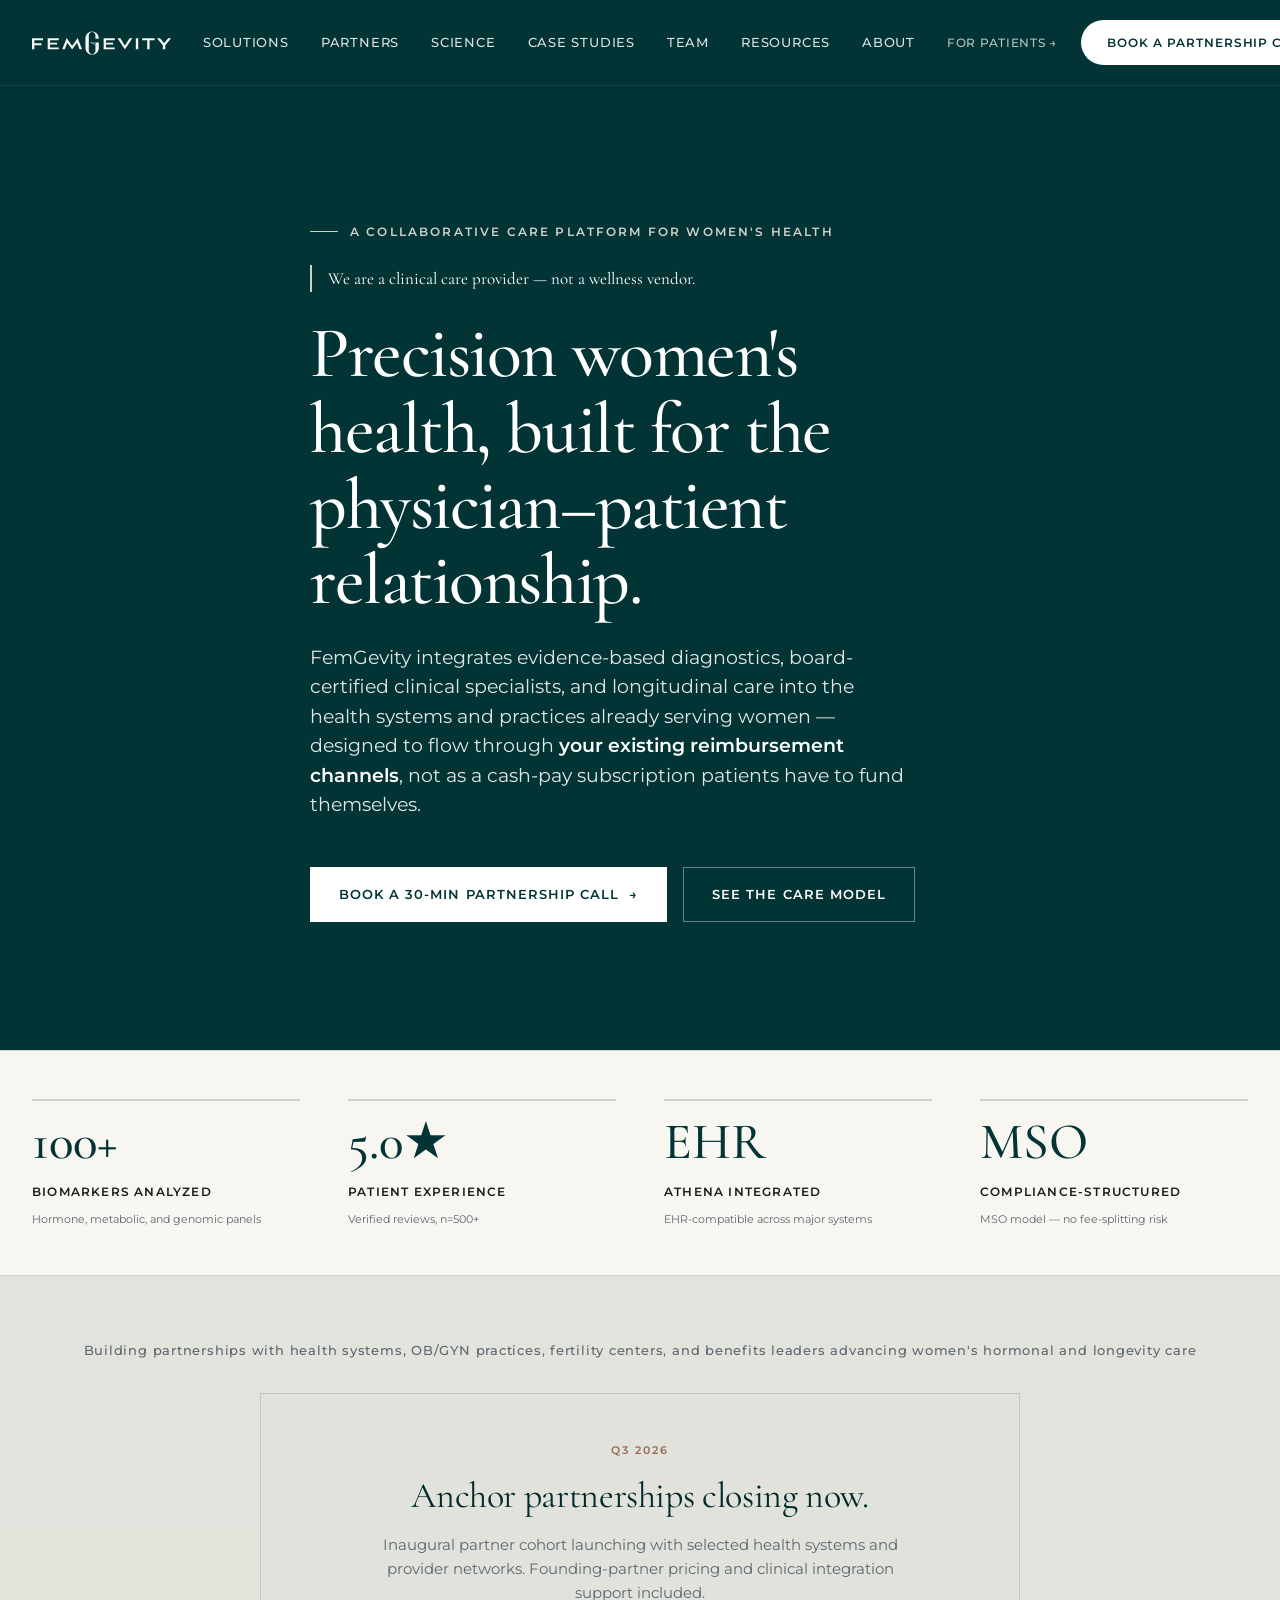
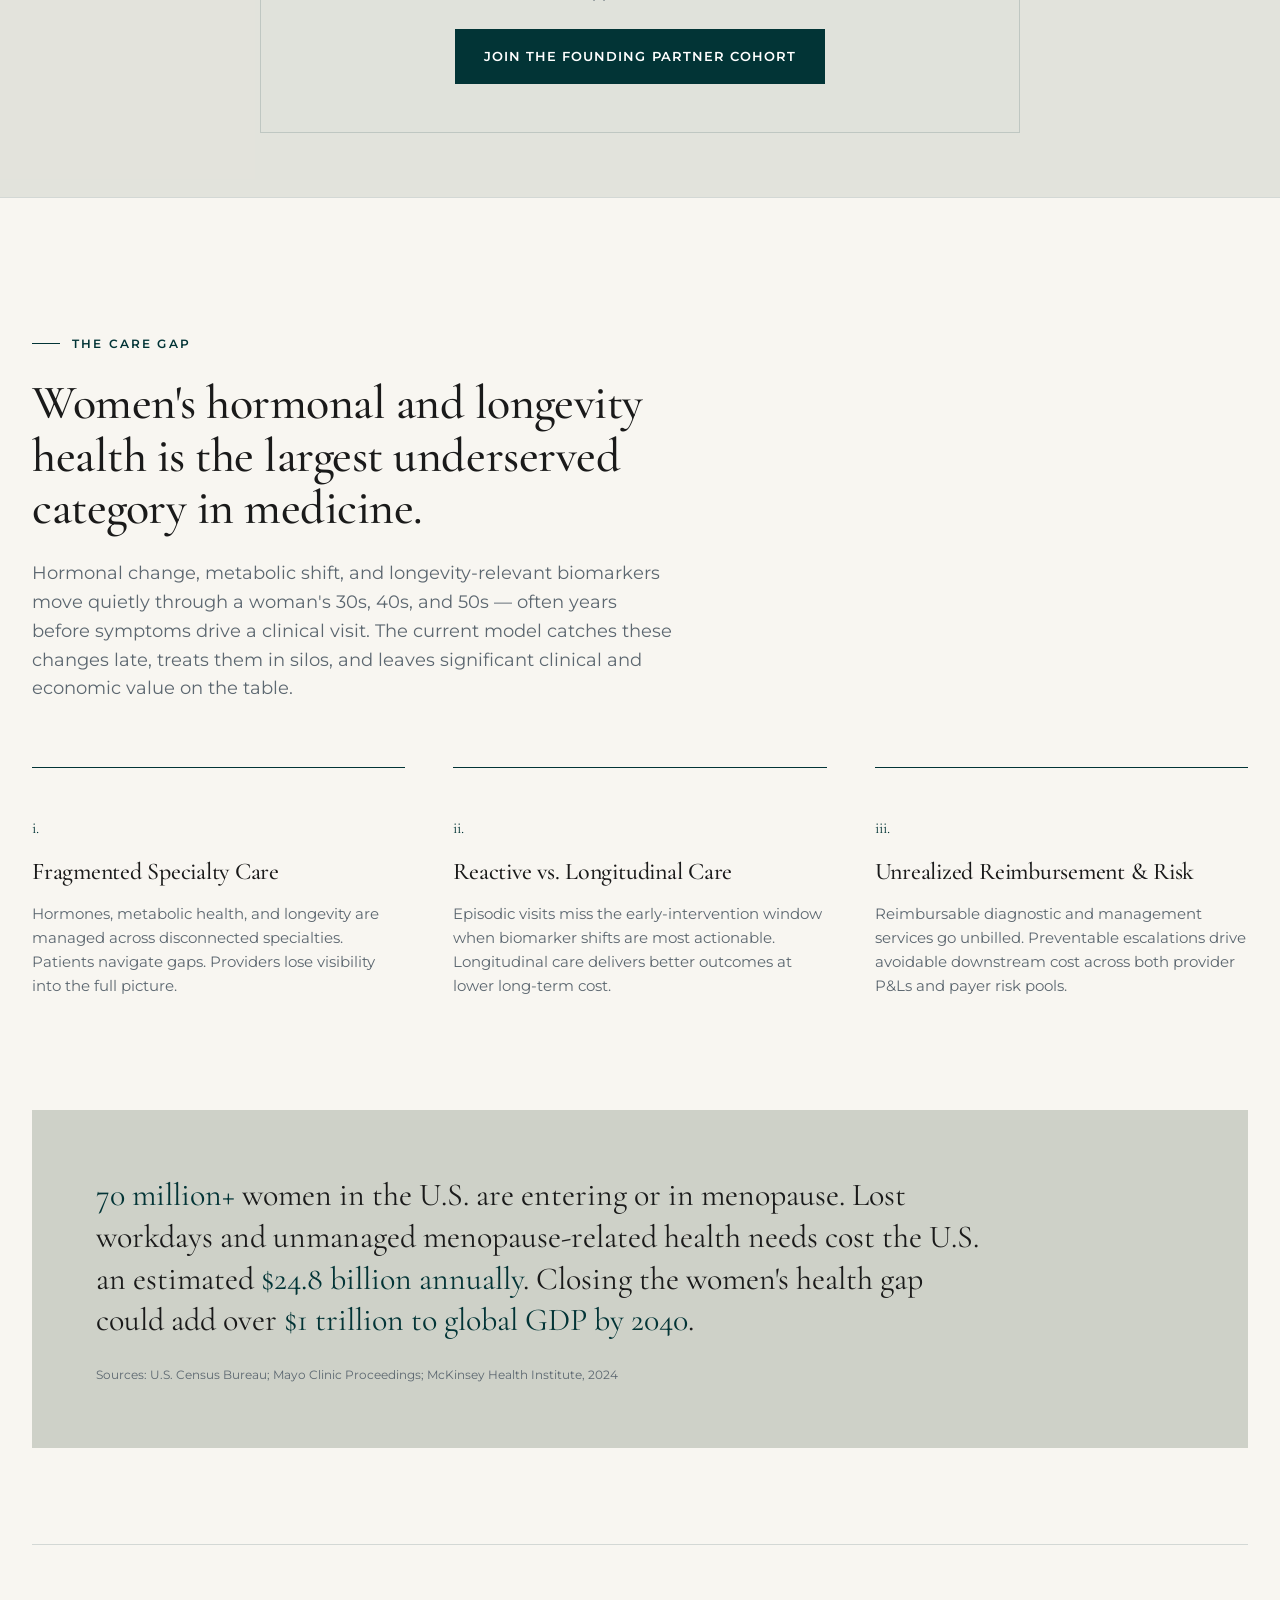
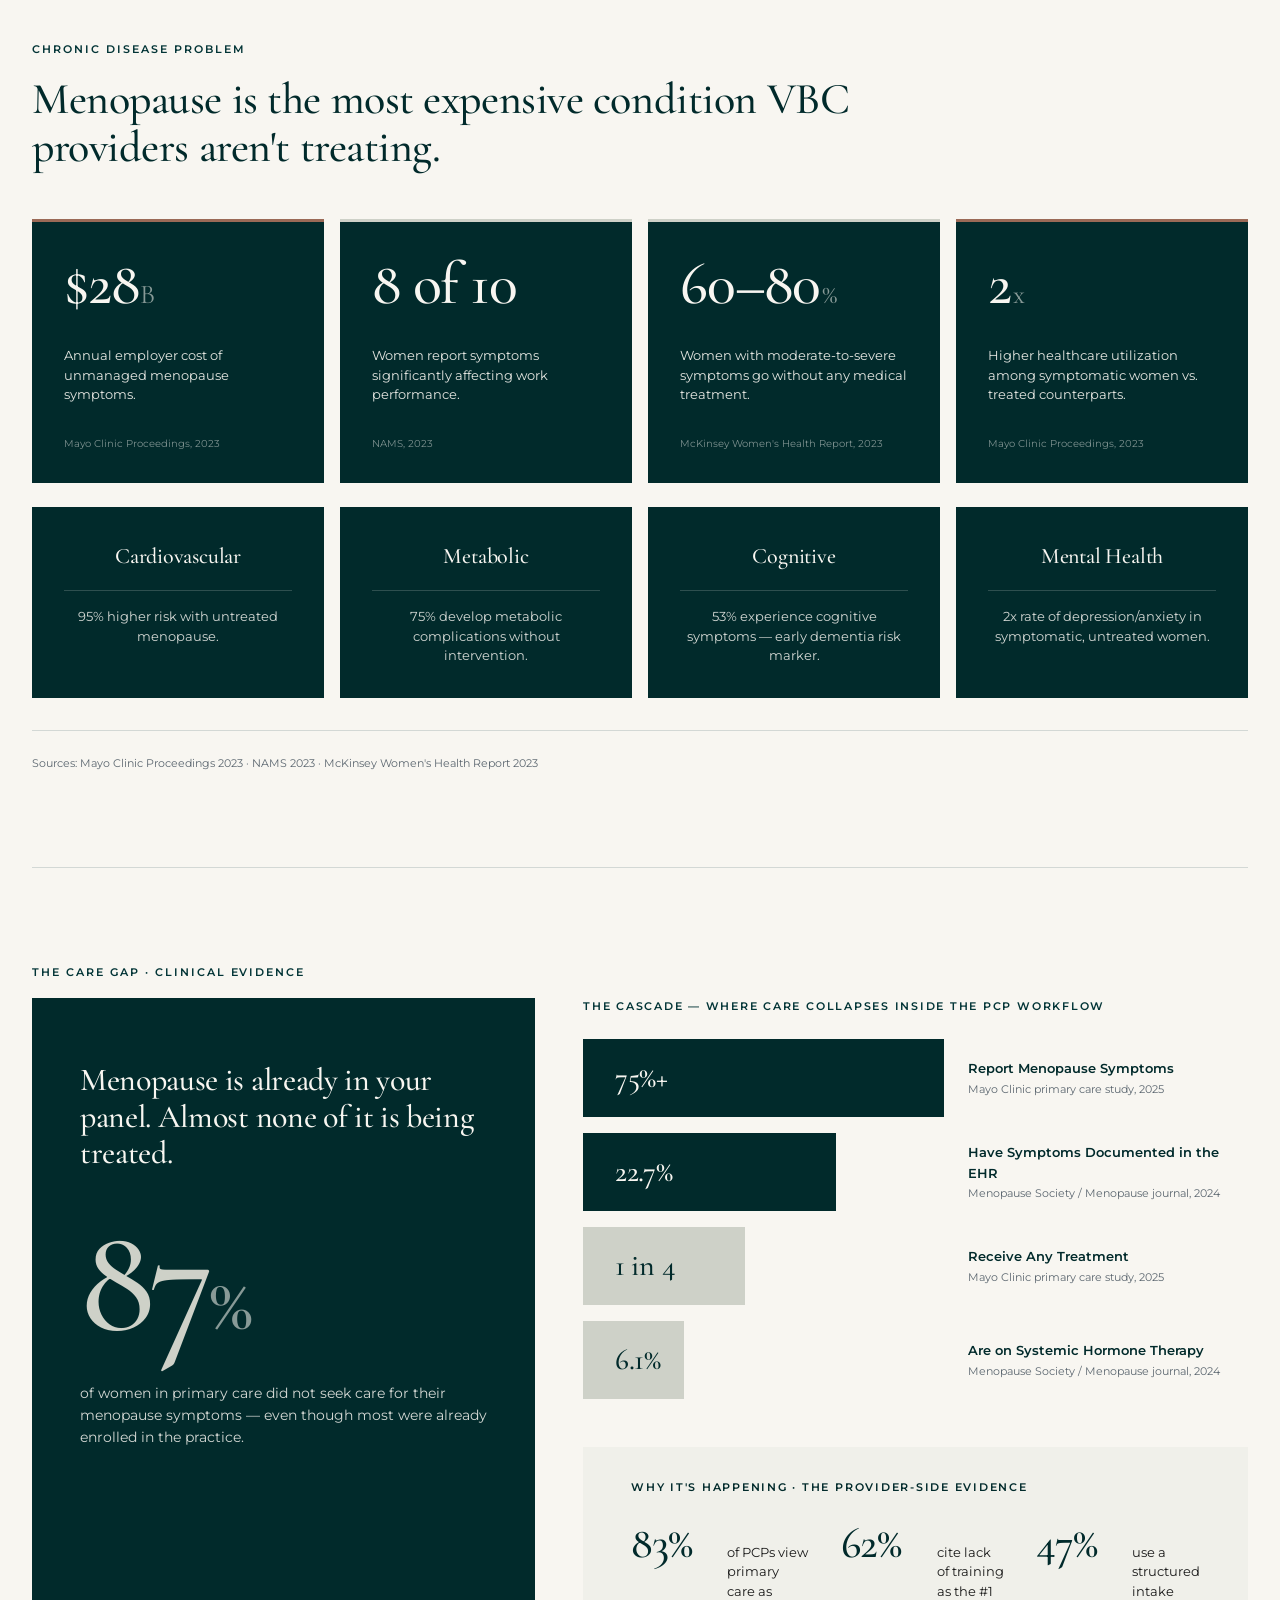
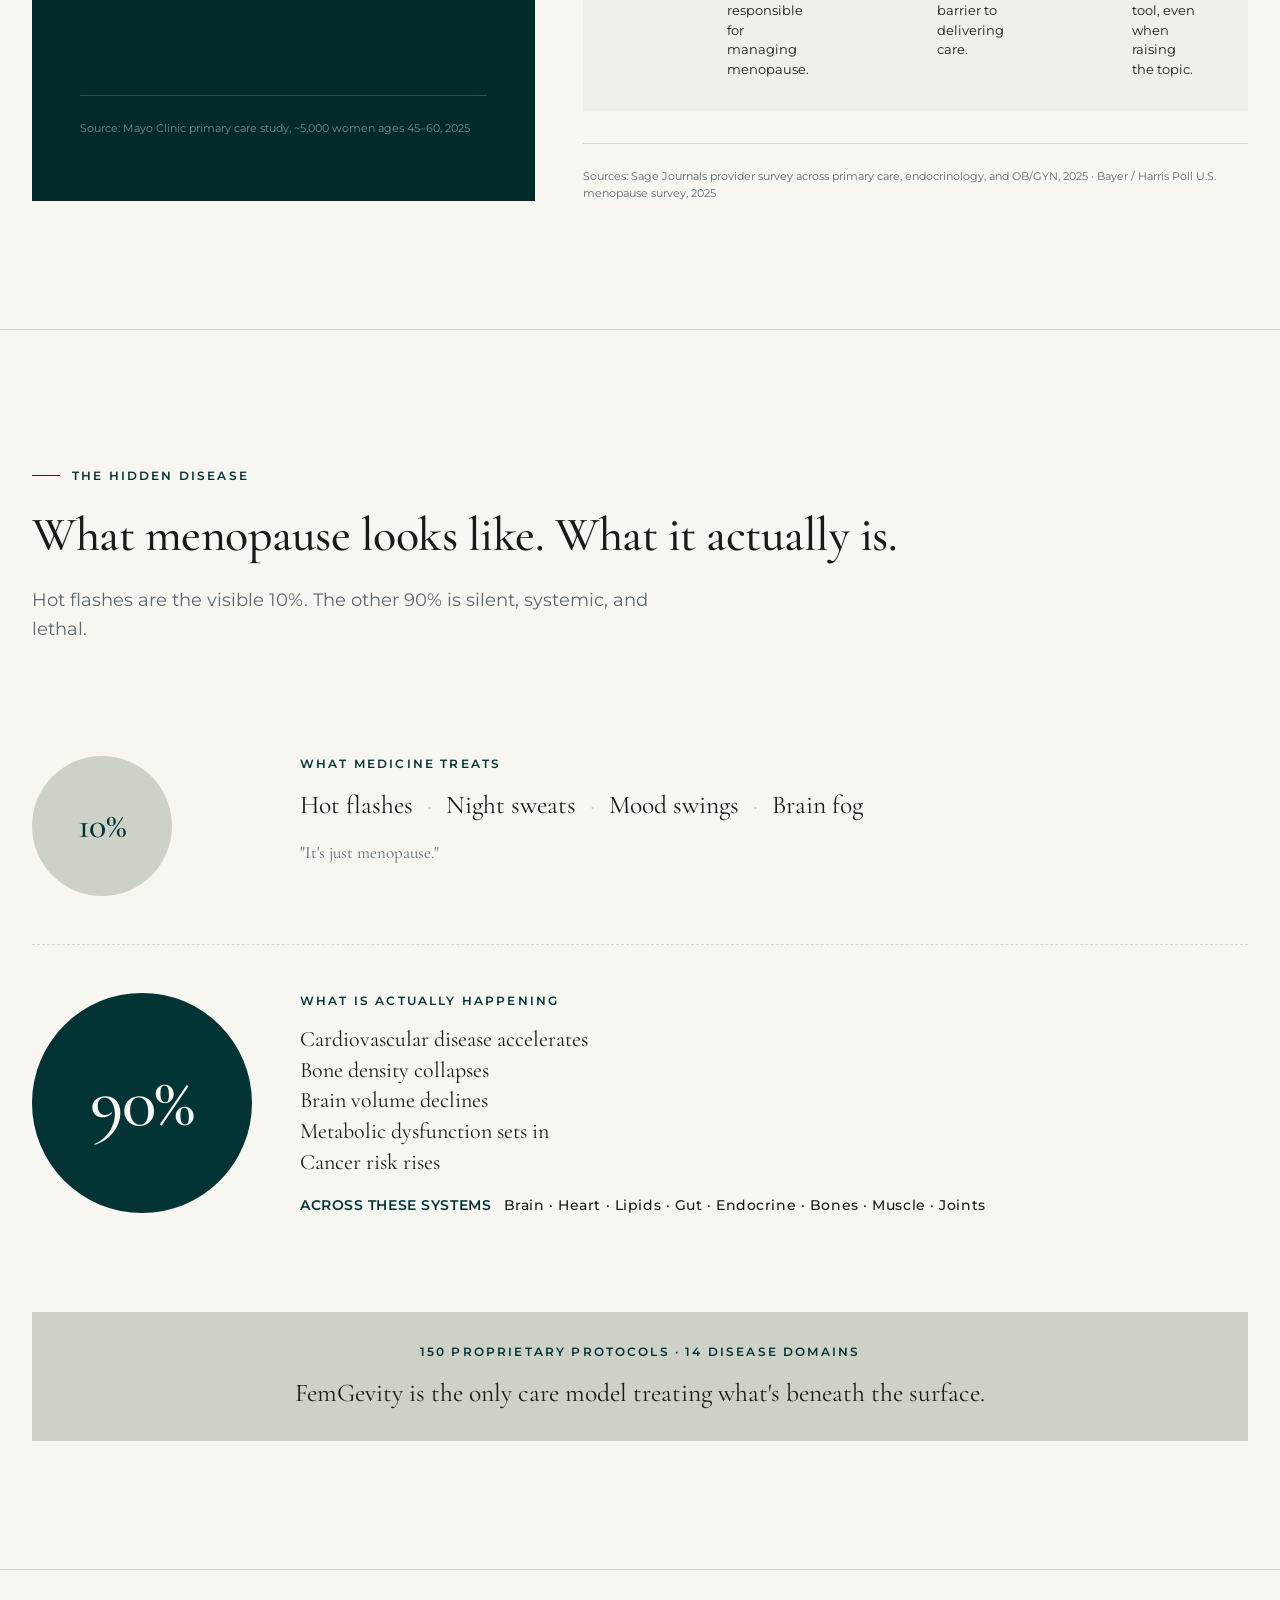
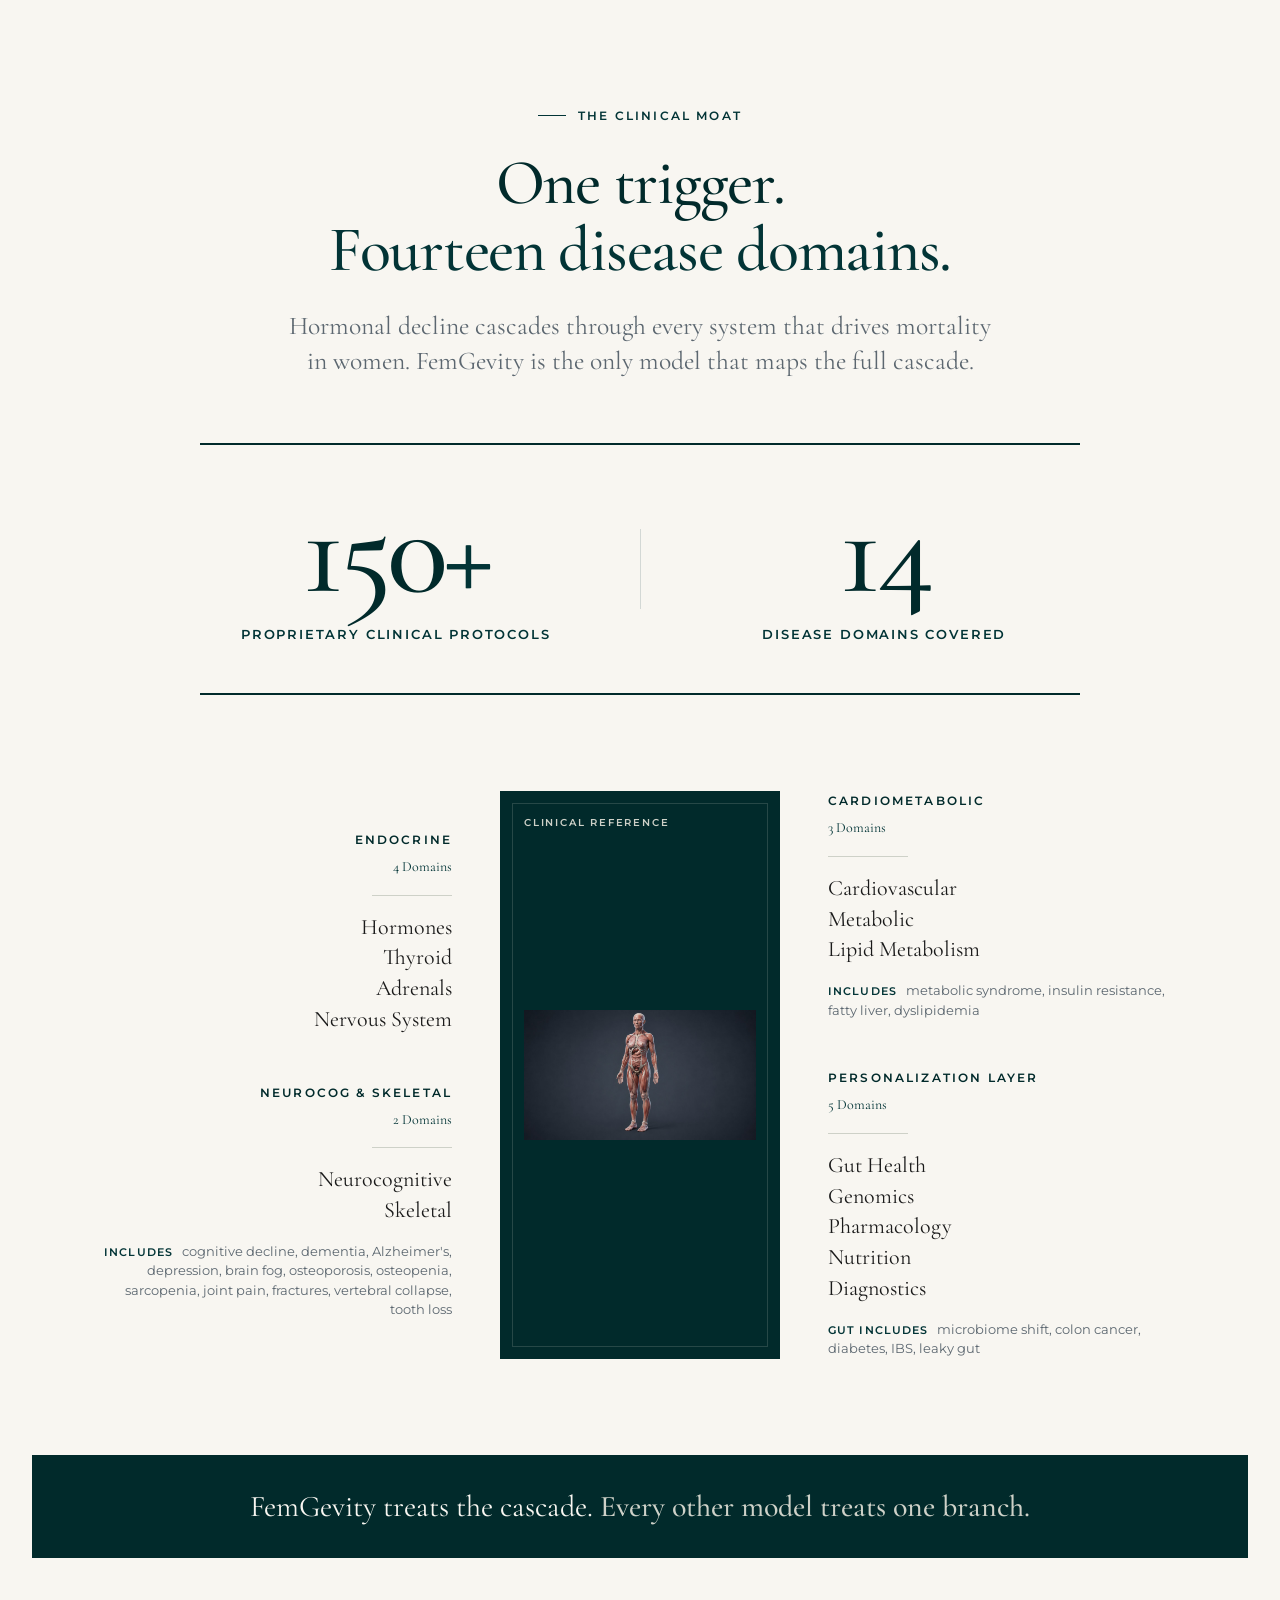
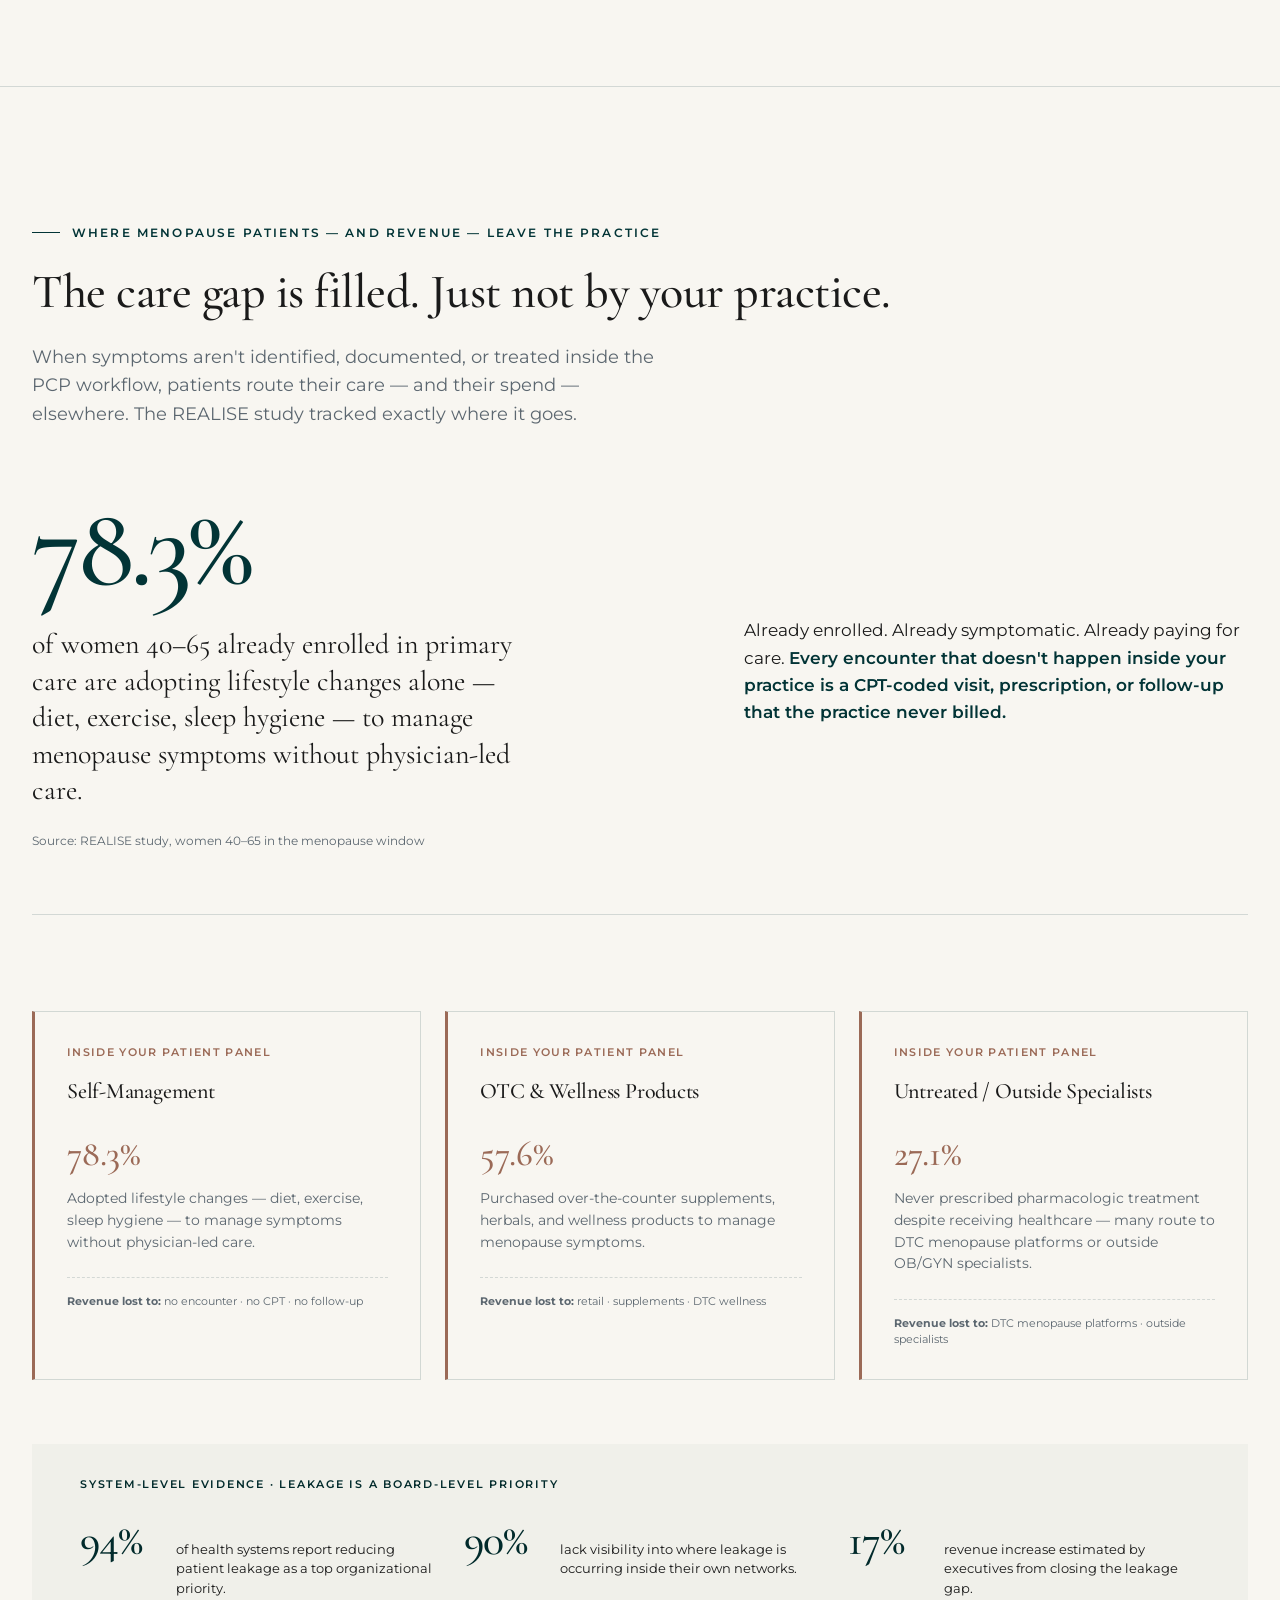
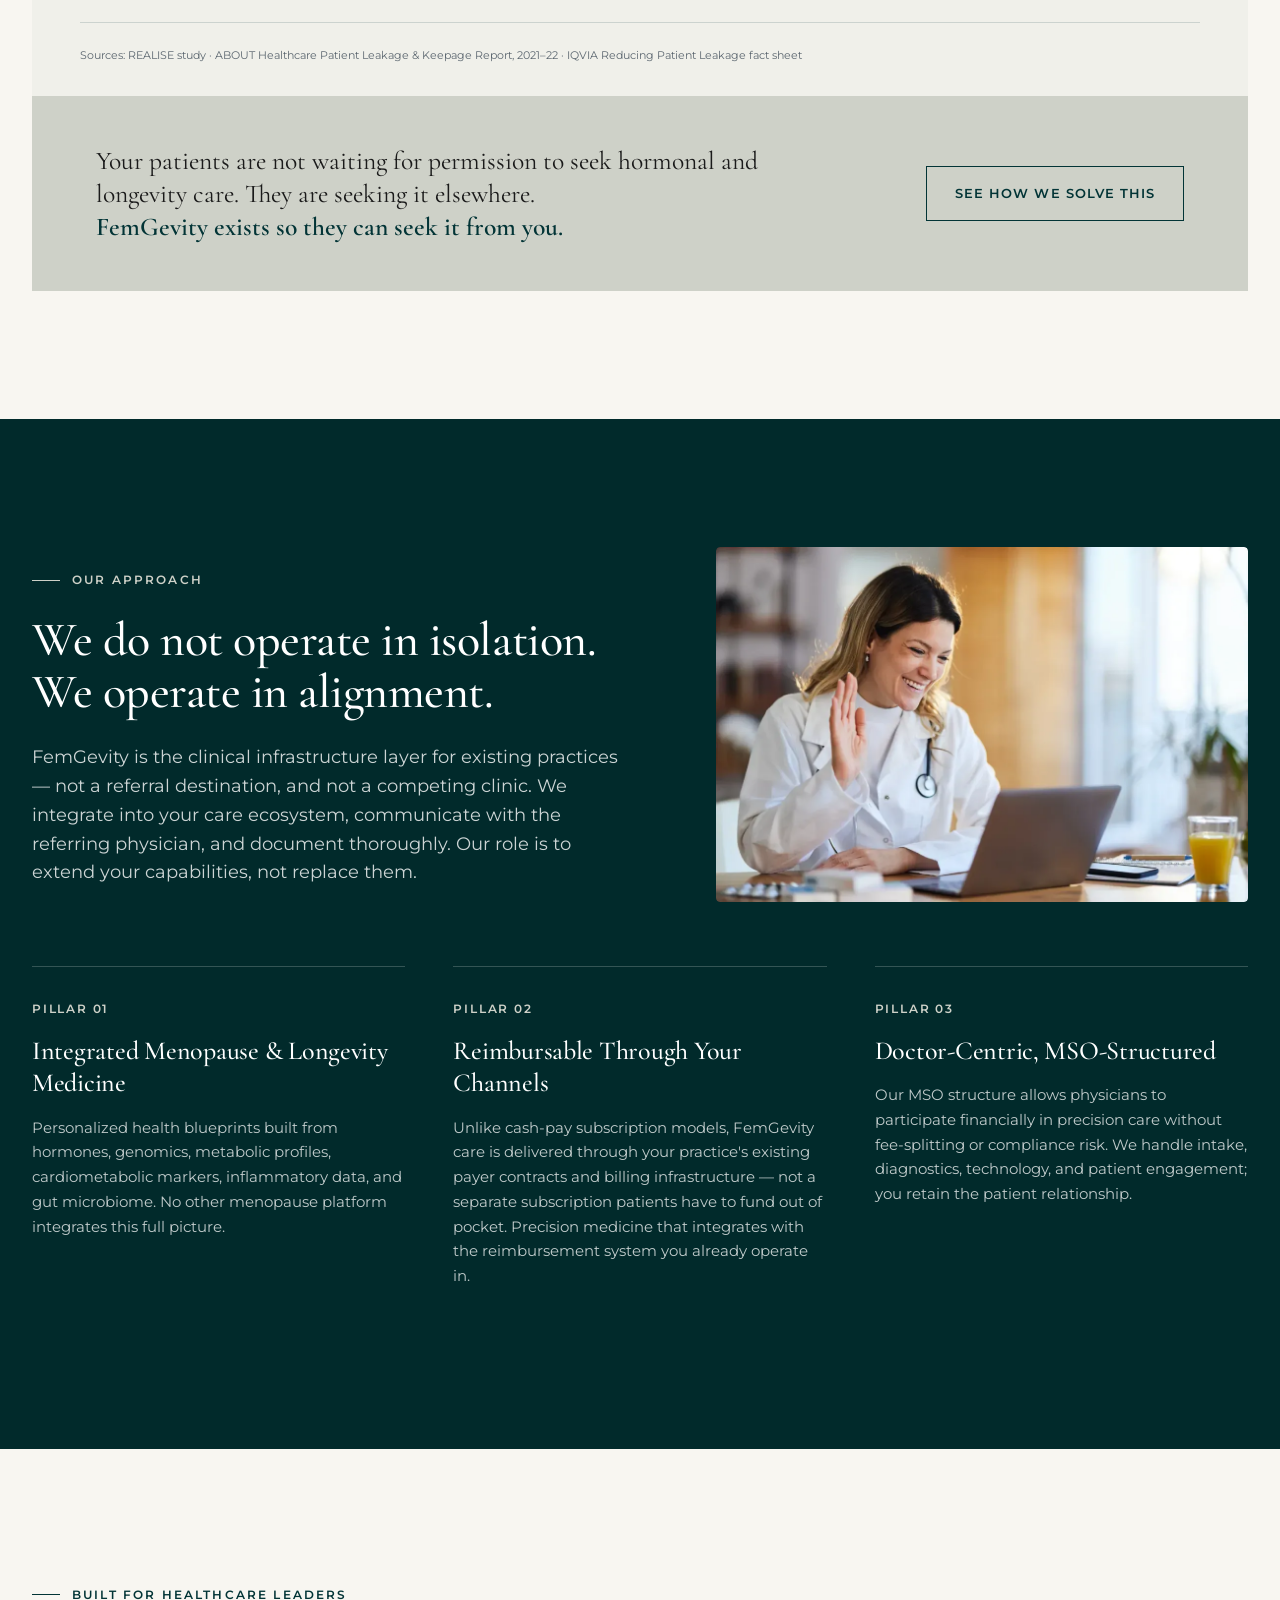
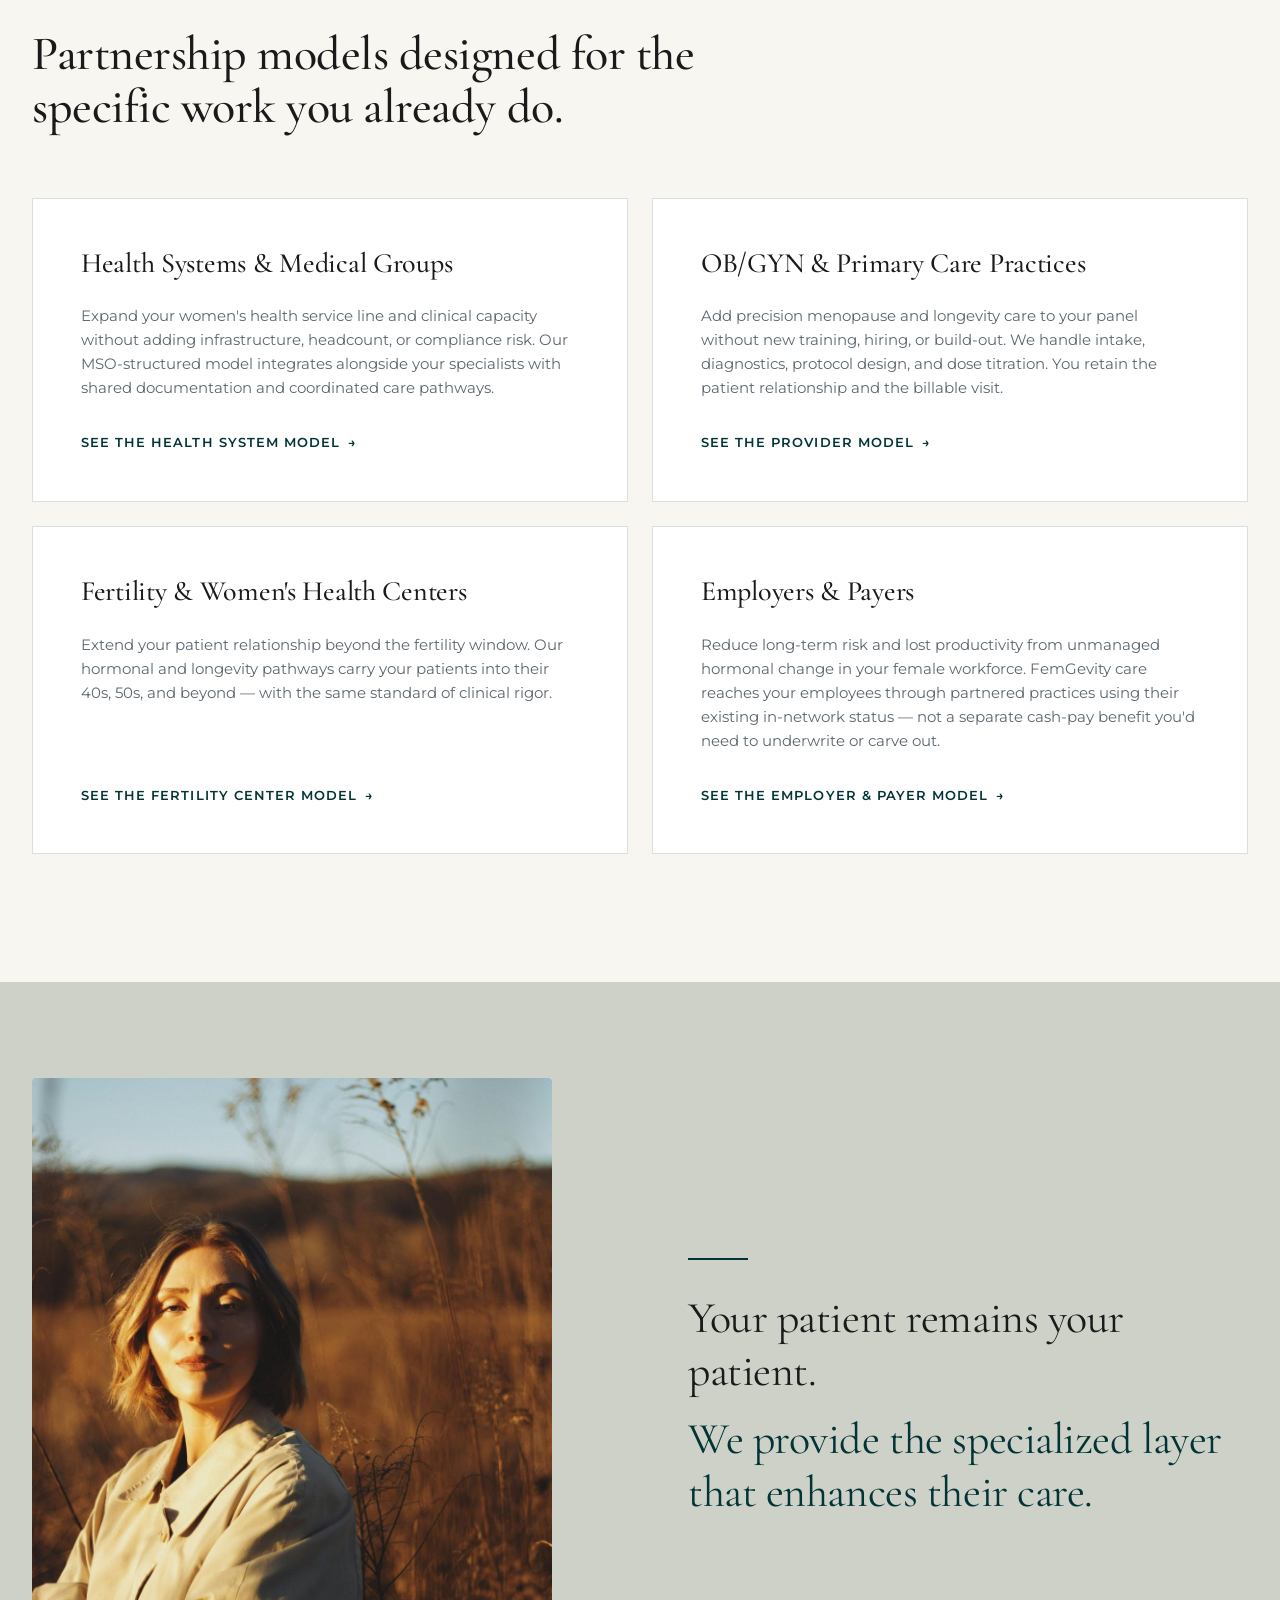
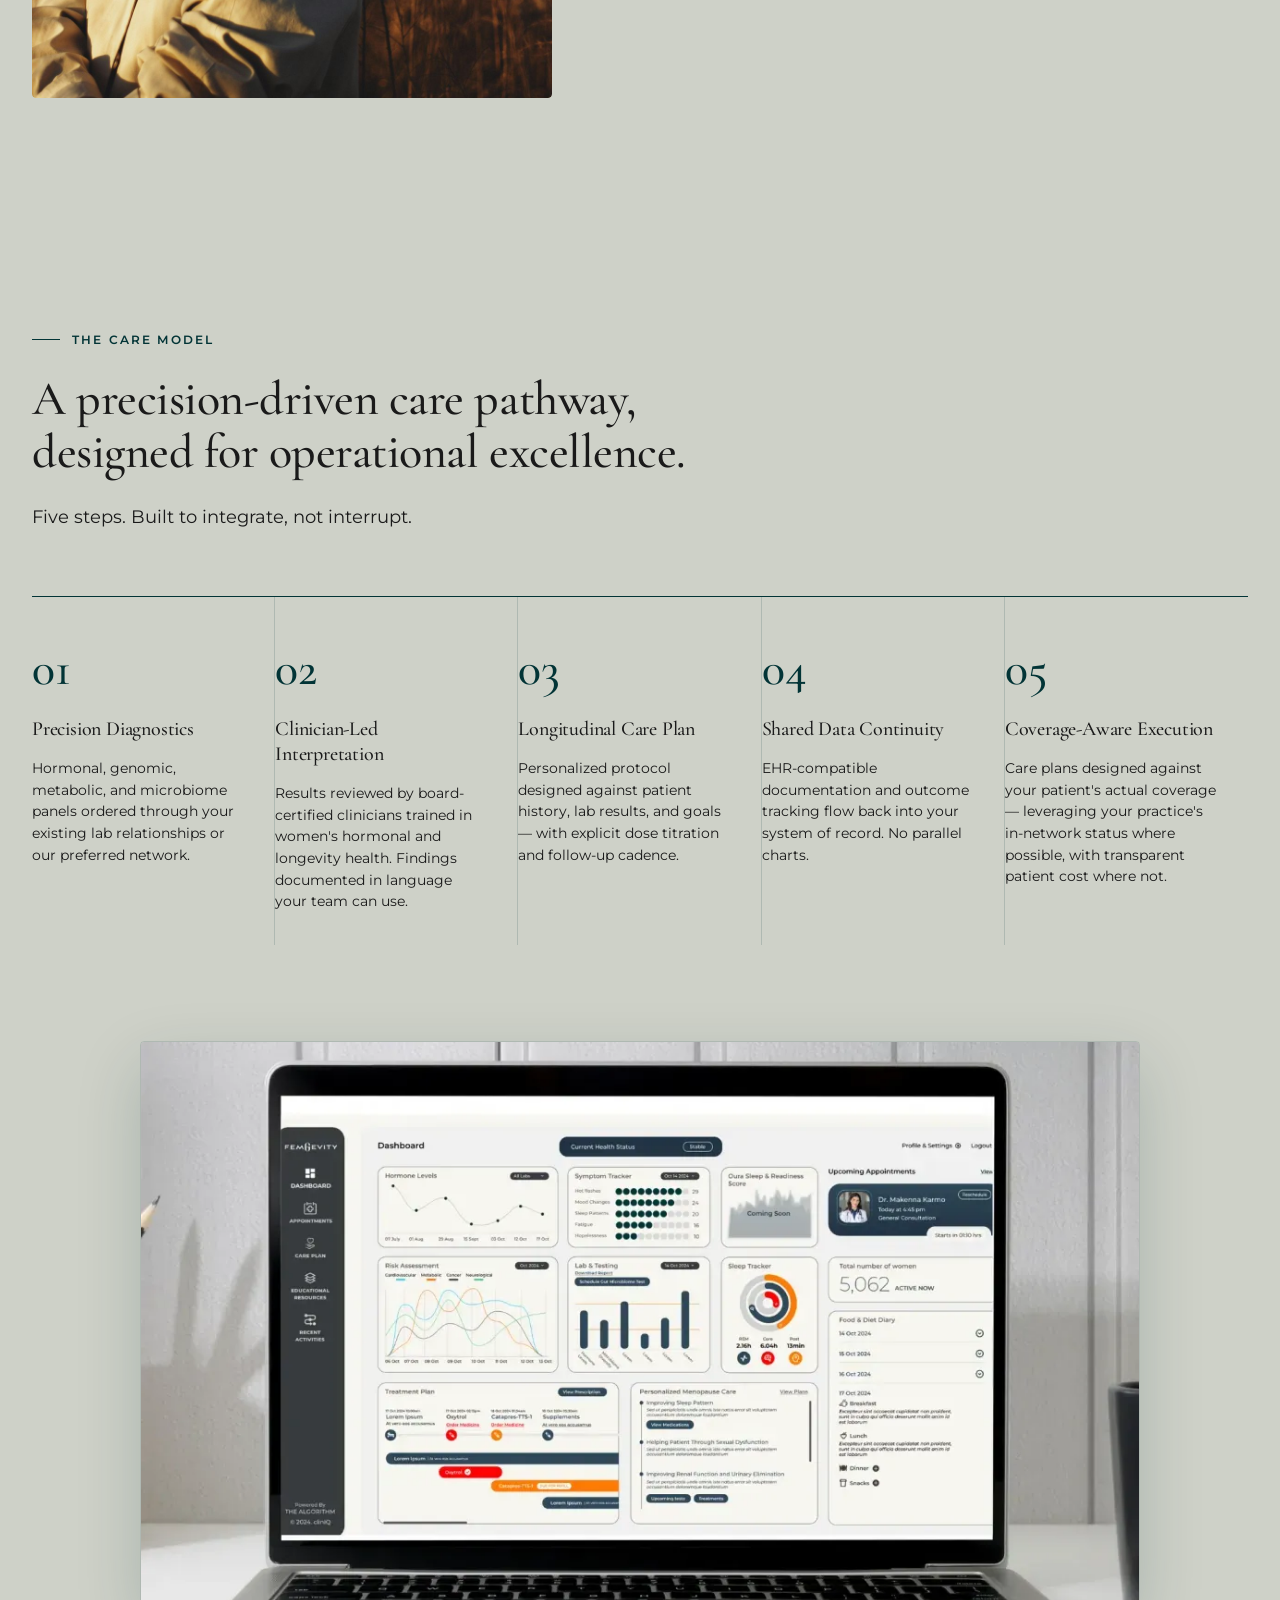
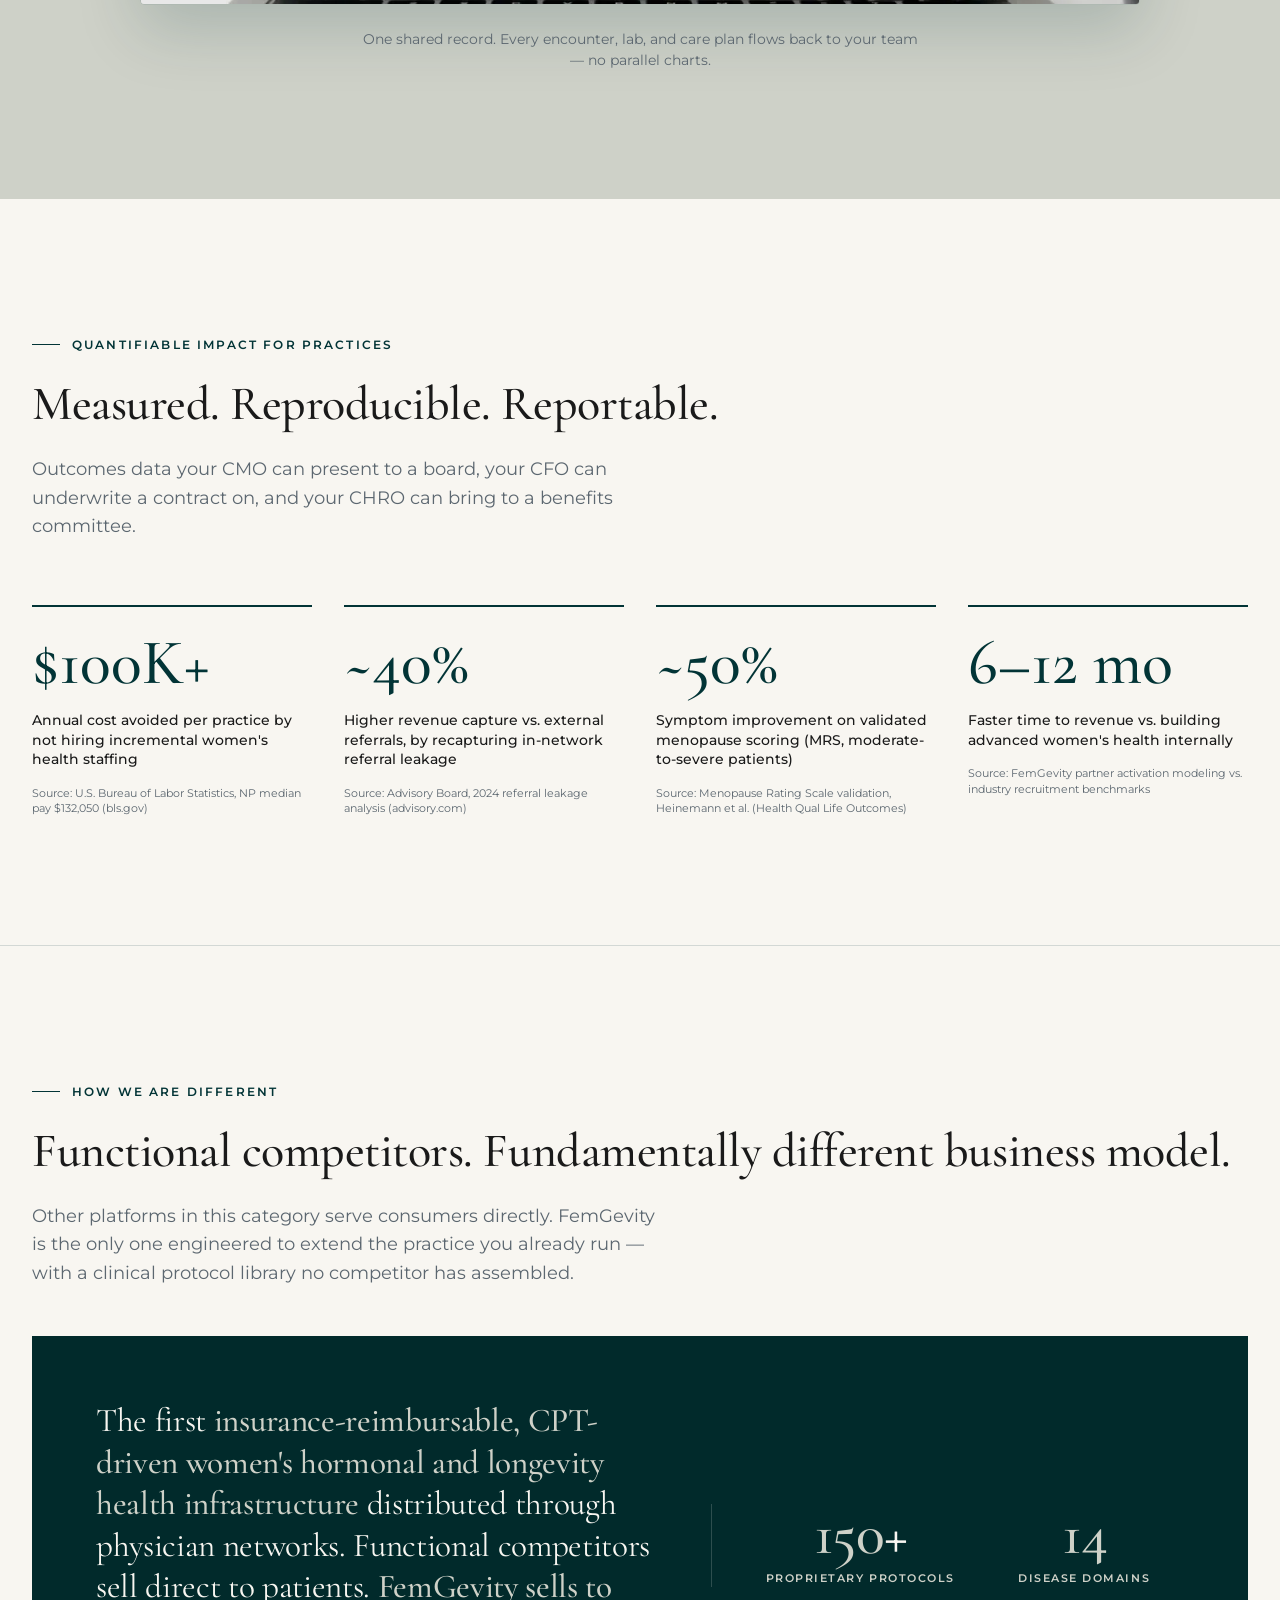
==== commit 469040c9: "Patient Promise: enlarge portrait + mirror it so she faces the copy Co-authored-by: Cursor <cursorag" ====
--- a/index.html
+++ b/index.html
@@ -3342,7 +3342,7 @@
 /* Patient Promise - warm portrait beside the promise line */
 .patient-promise-grid {
   display: grid;
-  grid-template-columns: 0.8fr 1.2fr;
+  grid-template-columns: 1fr 1fr;
   gap: var(--space-7);
   align-items: center;
 }
@@ -3351,19 +3351,20 @@
 .patient-promise-photo {
   overflow: hidden;
   border-radius: 4px;
-  max-width: 360px;
+  max-width: 520px;
 }
 .patient-promise-photo img {
   width: 100%;
   height: 100%;
-  max-height: 460px;
+  max-height: 620px;
   object-fit: cover;
   display: block;
   border-radius: 4px;
+  transform: scaleX(-1); /* mirror so she faces toward the copy */
 }
 @media (max-width: 768px) {
   .patient-promise-grid { grid-template-columns: 1fr; gap: var(--space-5); text-align: center; }
-  .patient-promise-photo { max-width: 280px; margin: 0 auto; }
+  .patient-promise-photo { max-width: 380px; margin: 0 auto; }
   .patient-promise .patient-promise-text { text-align: center; }
   .patient-promise .patient-promise-rule { margin: 0 auto var(--space-3); }
 }
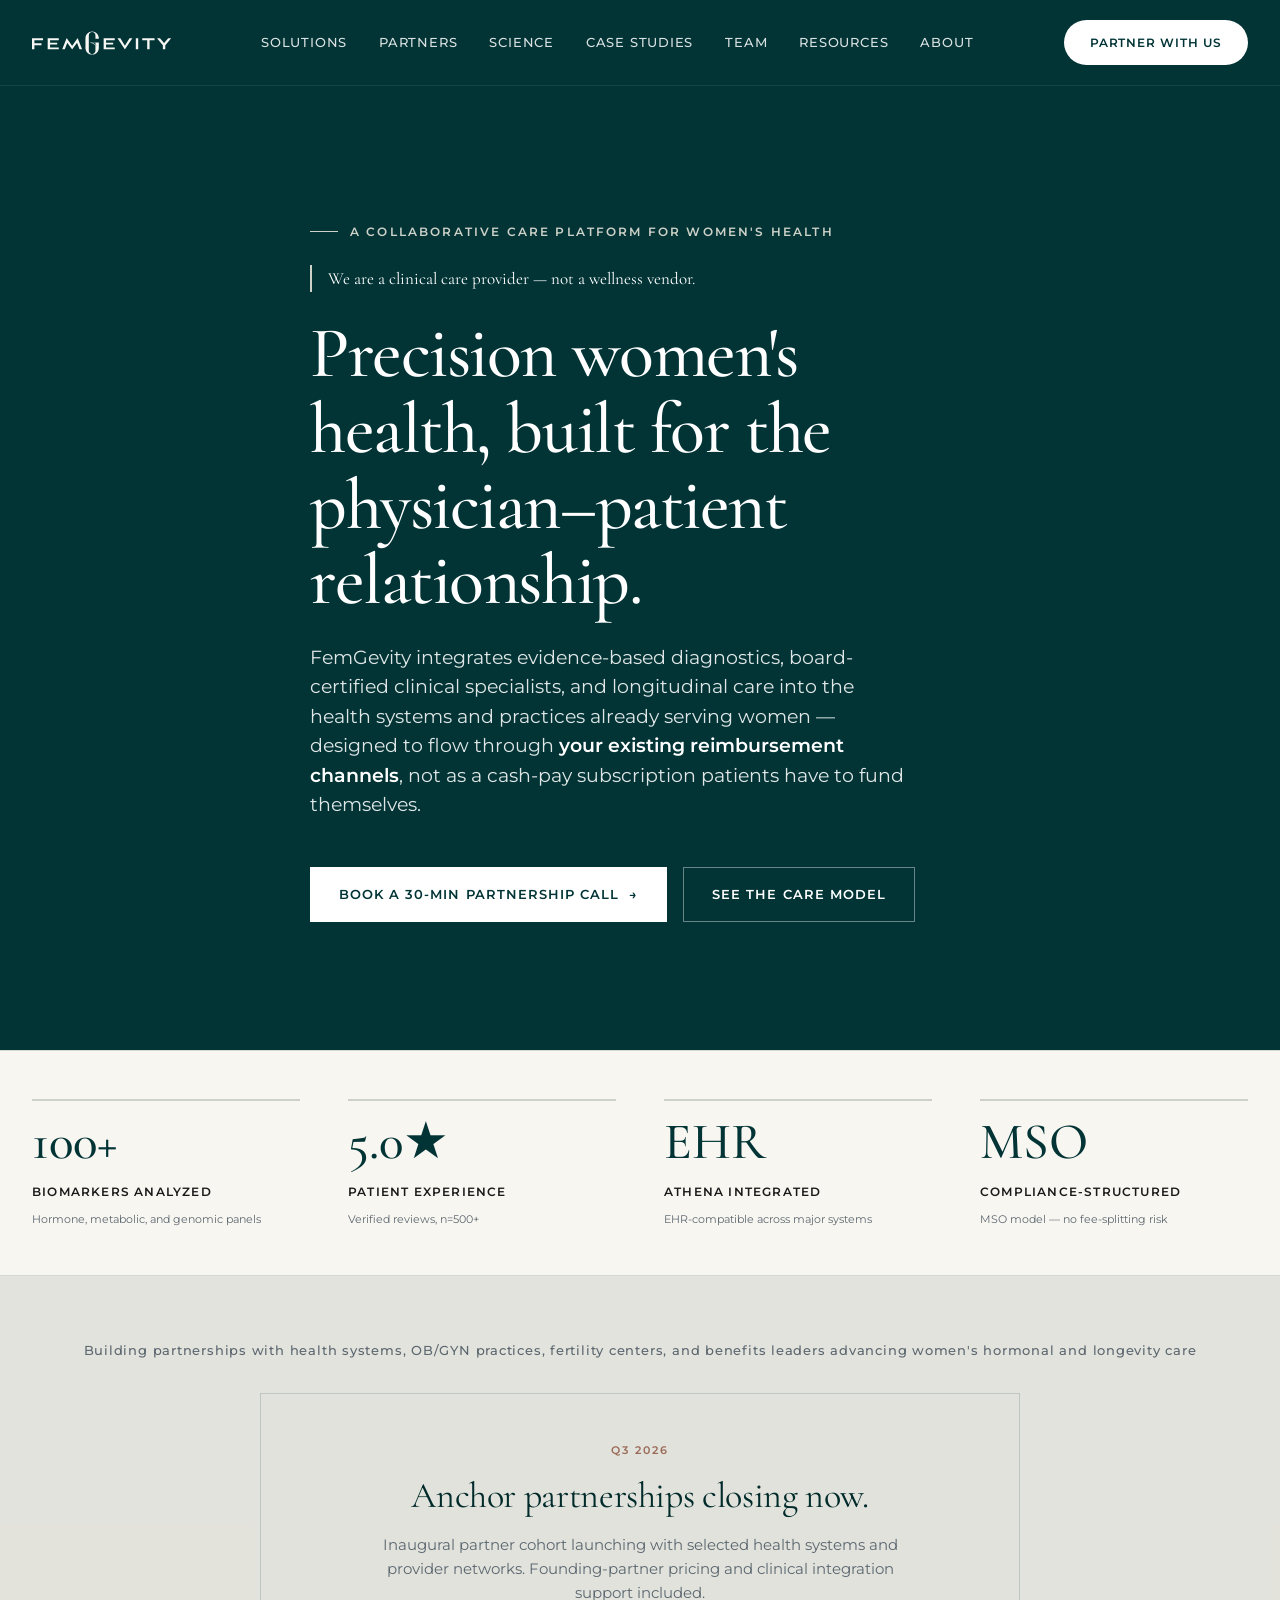
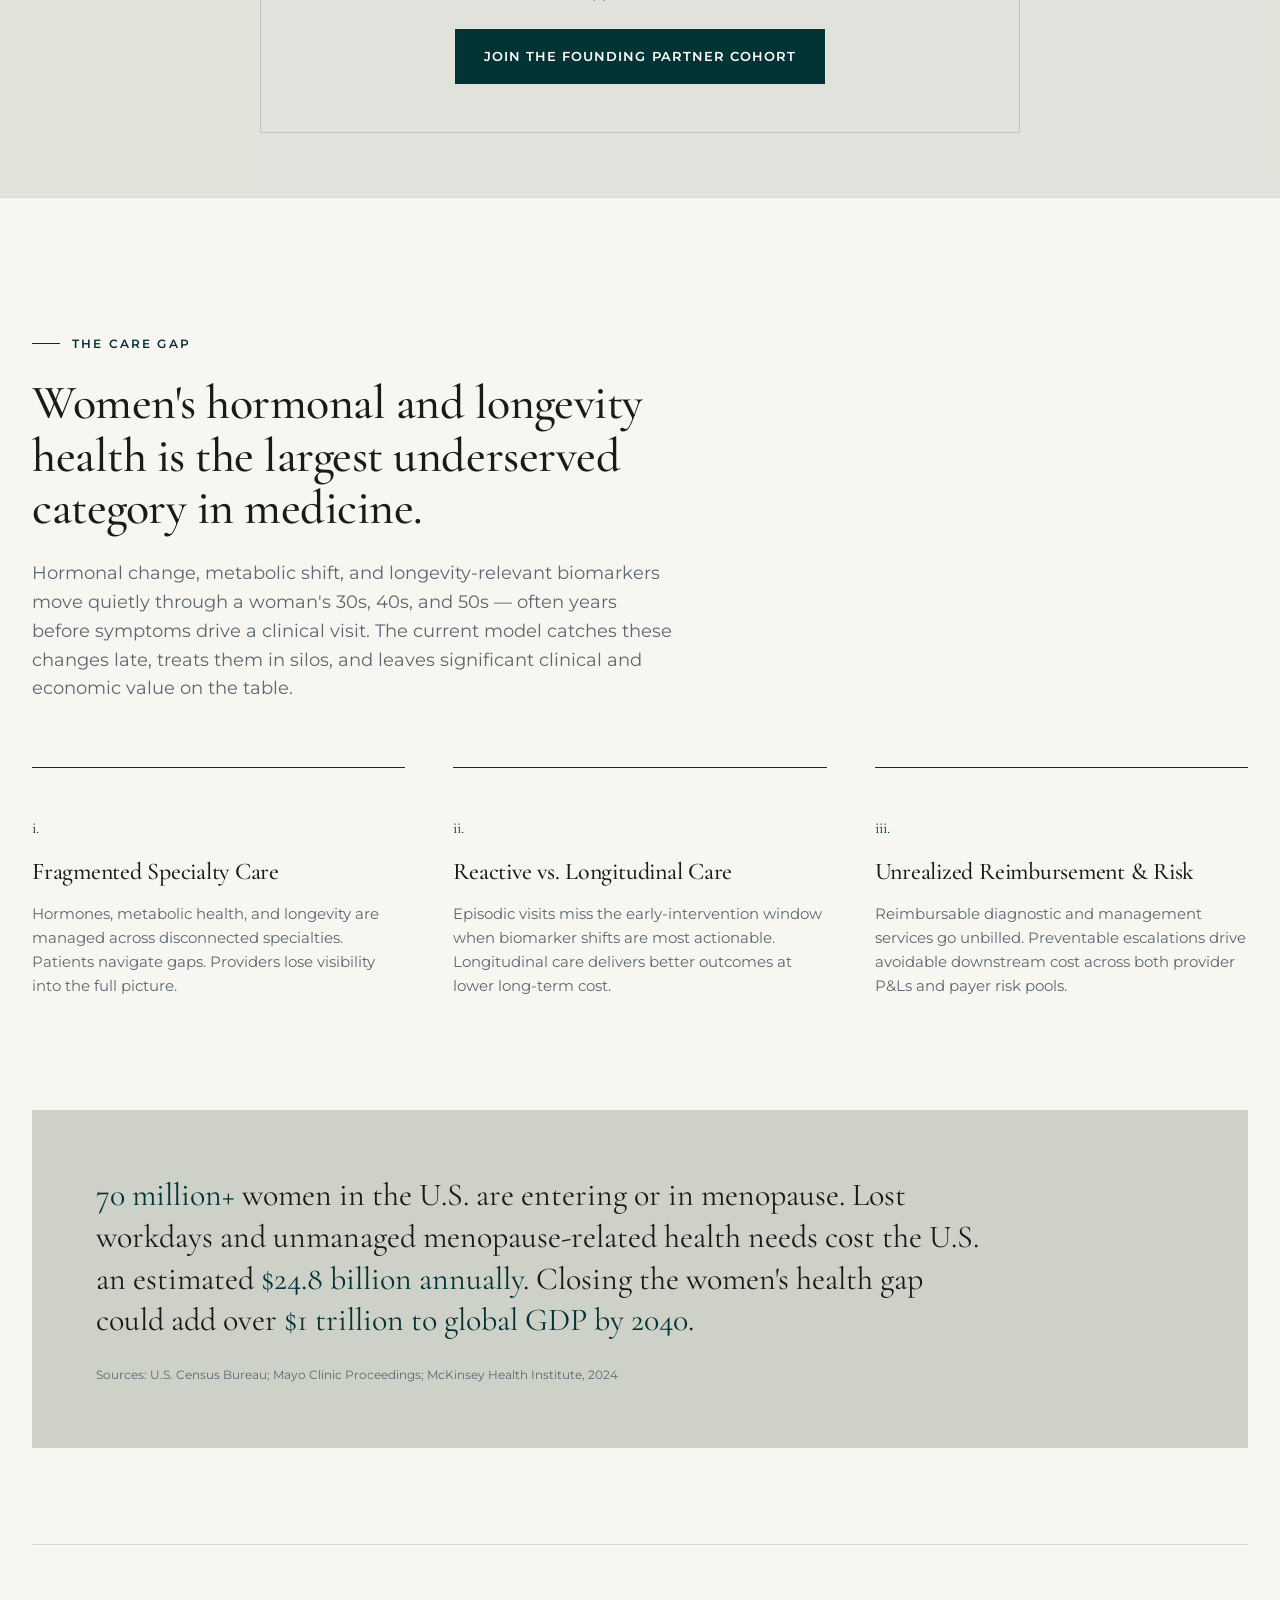
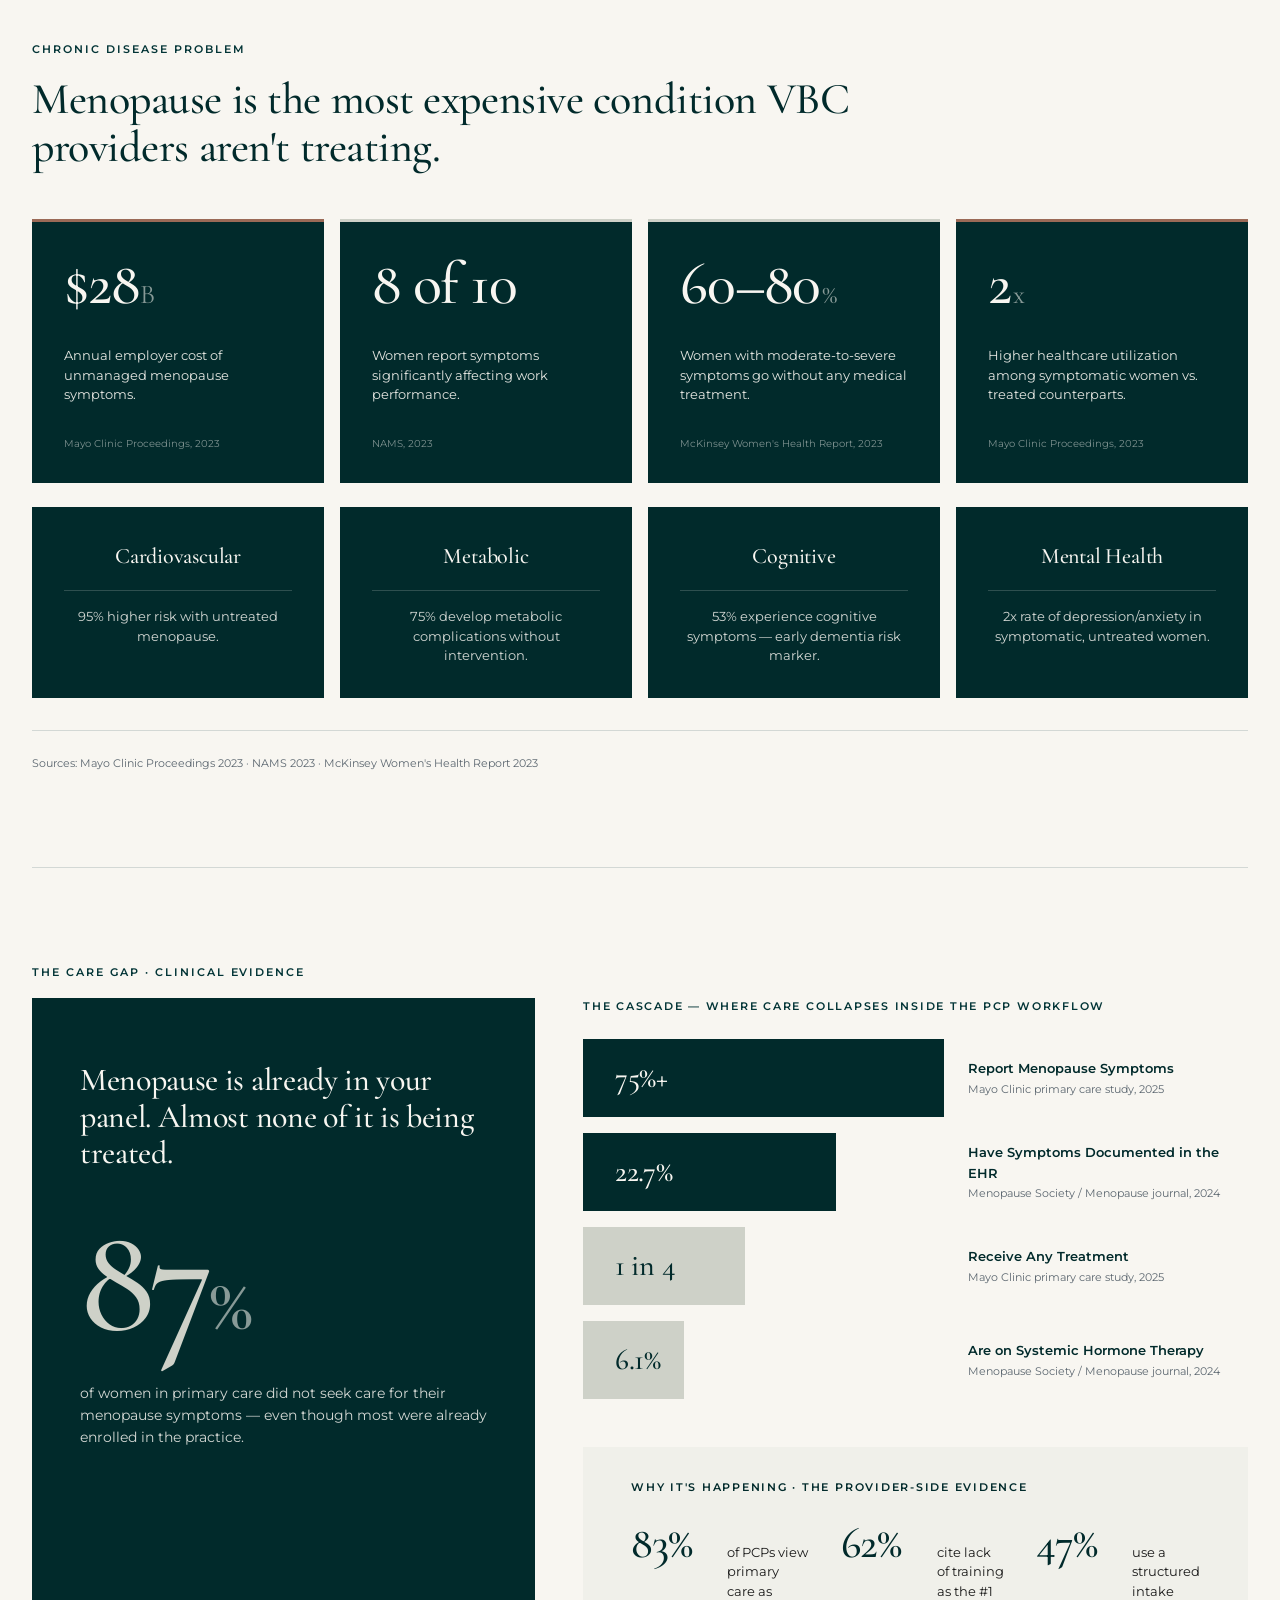
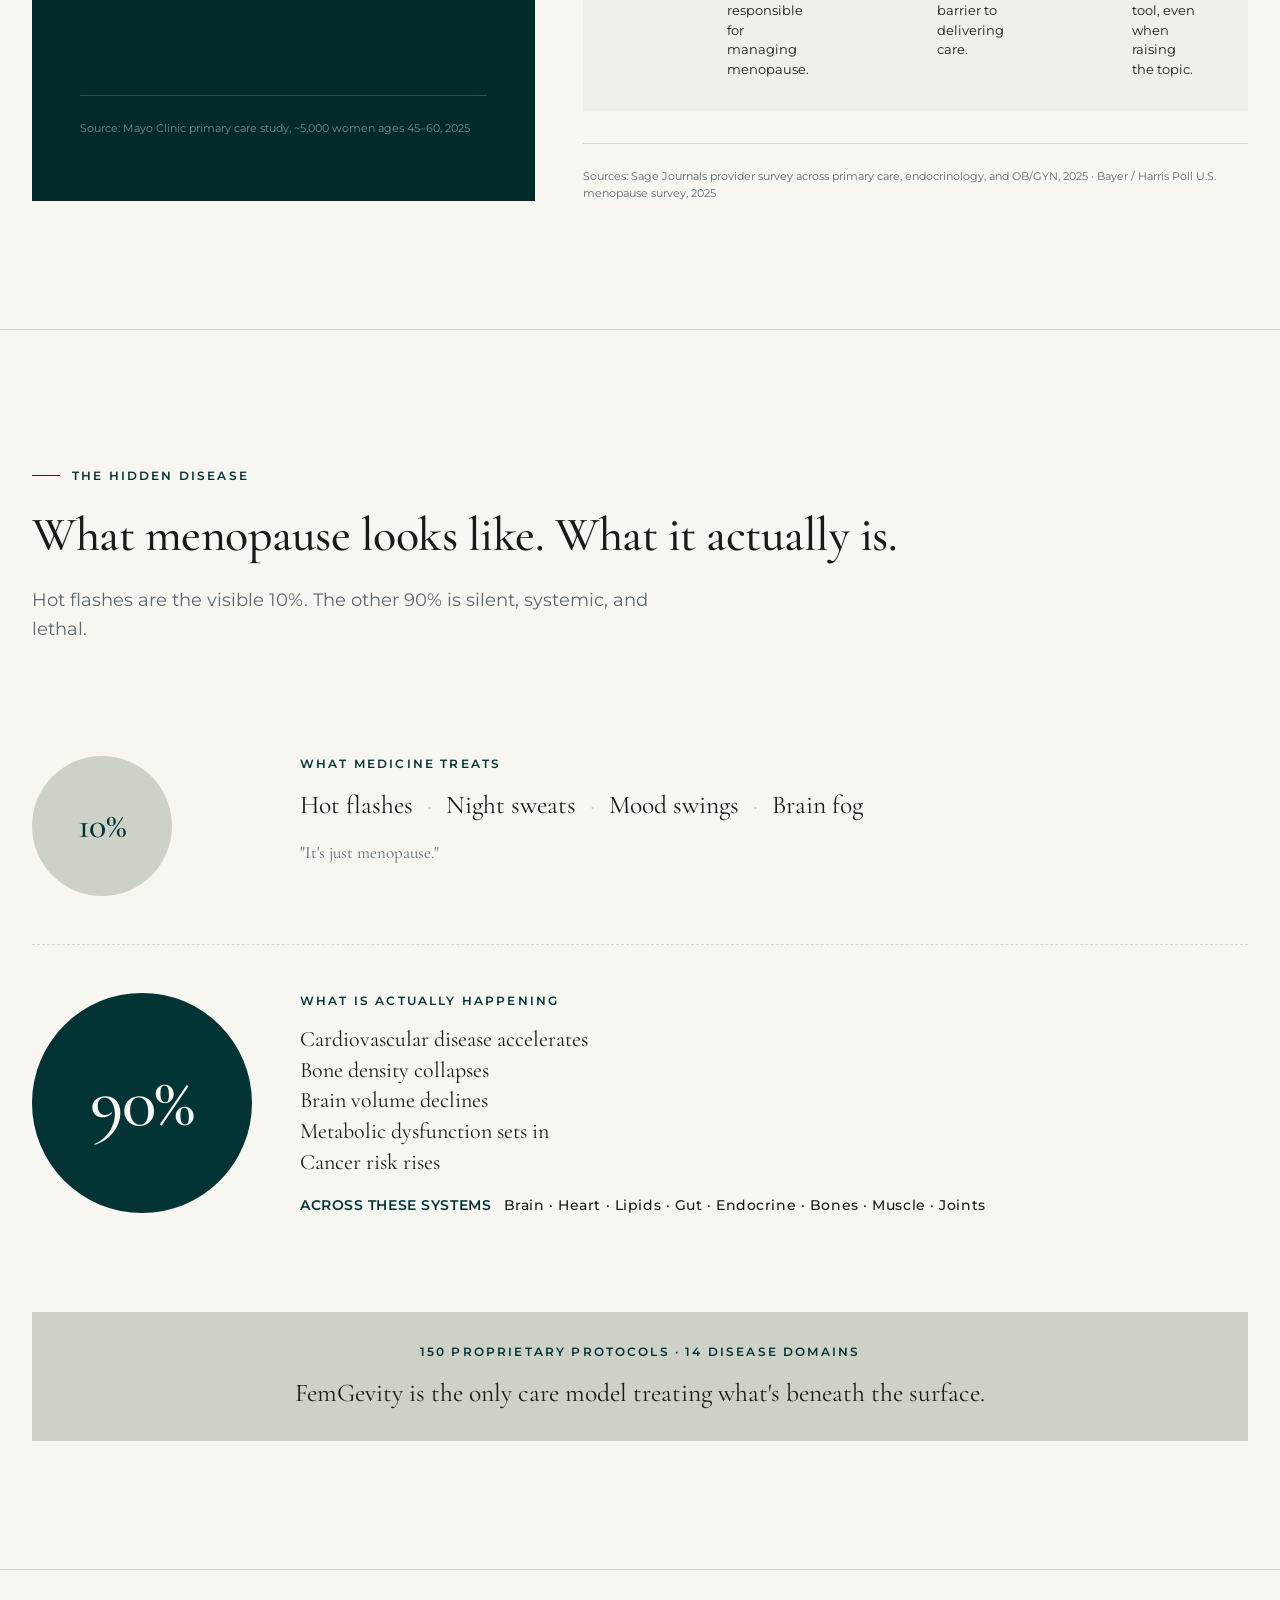
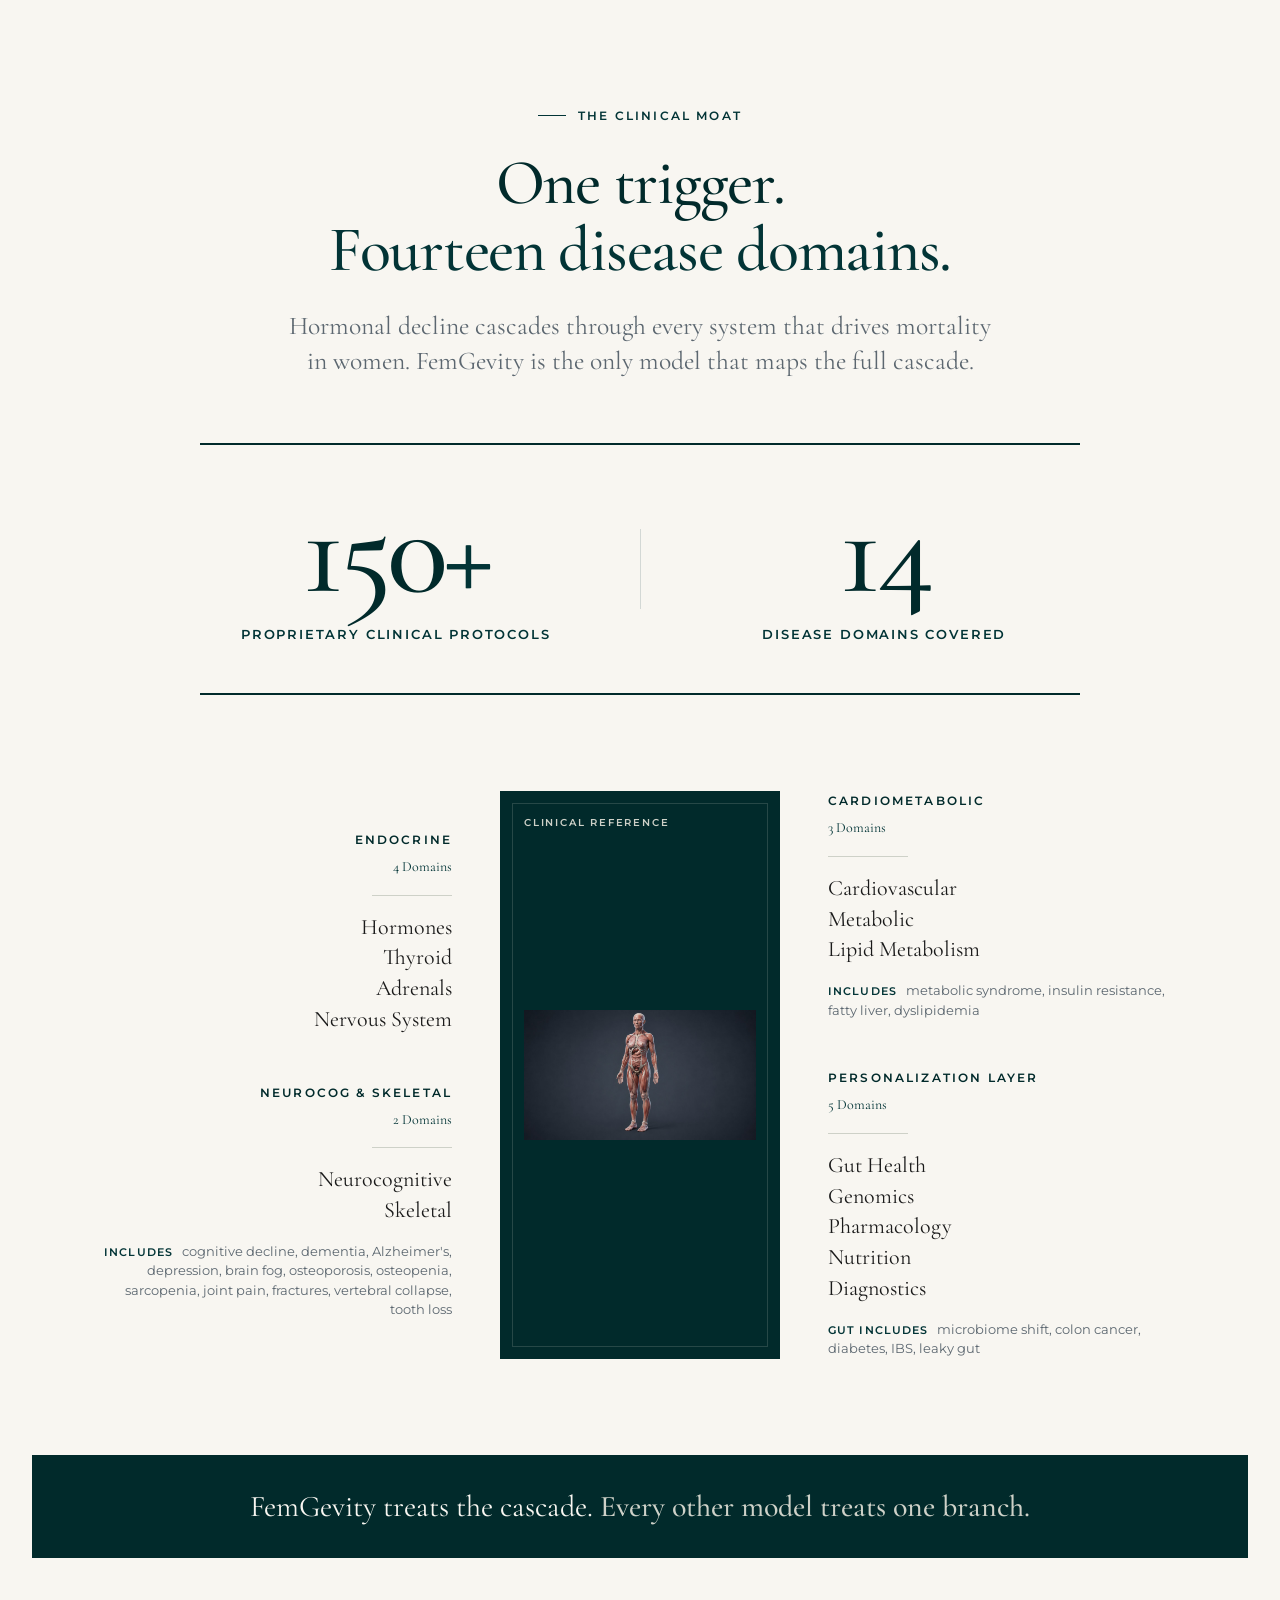
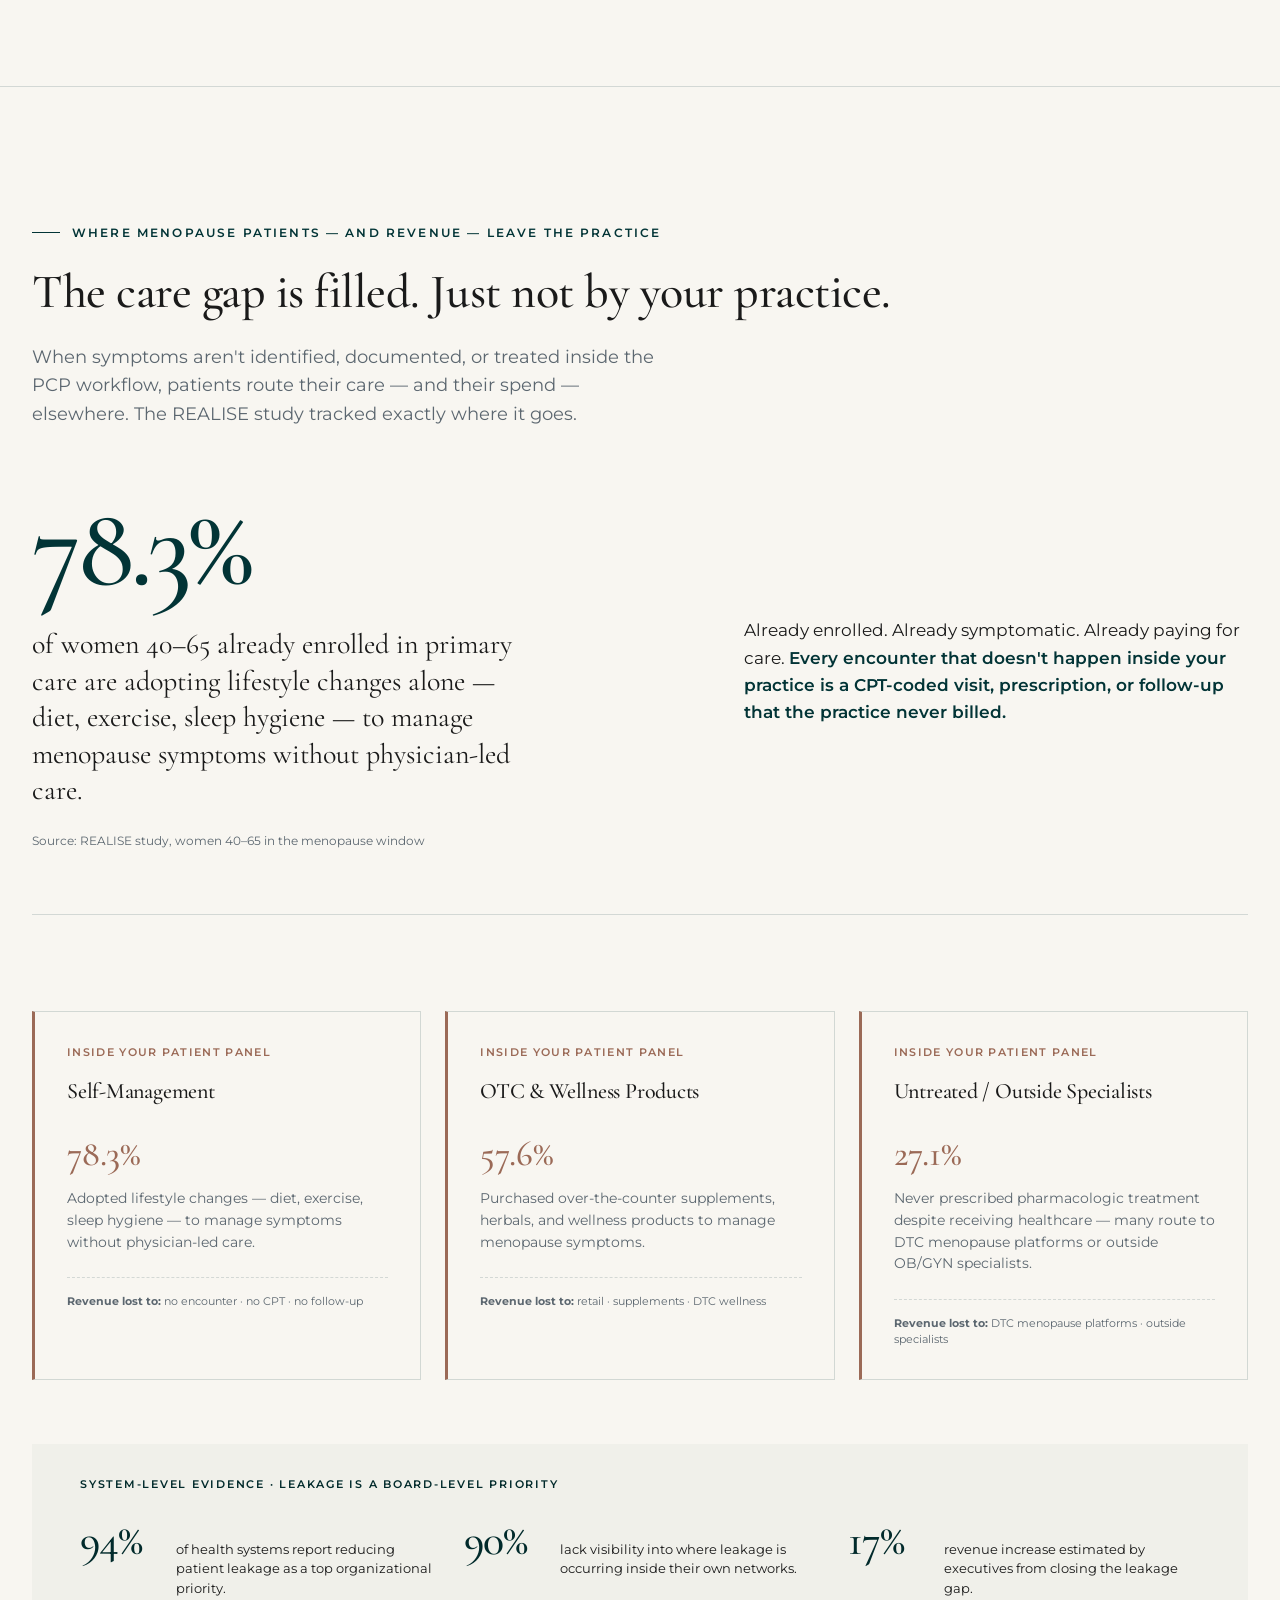
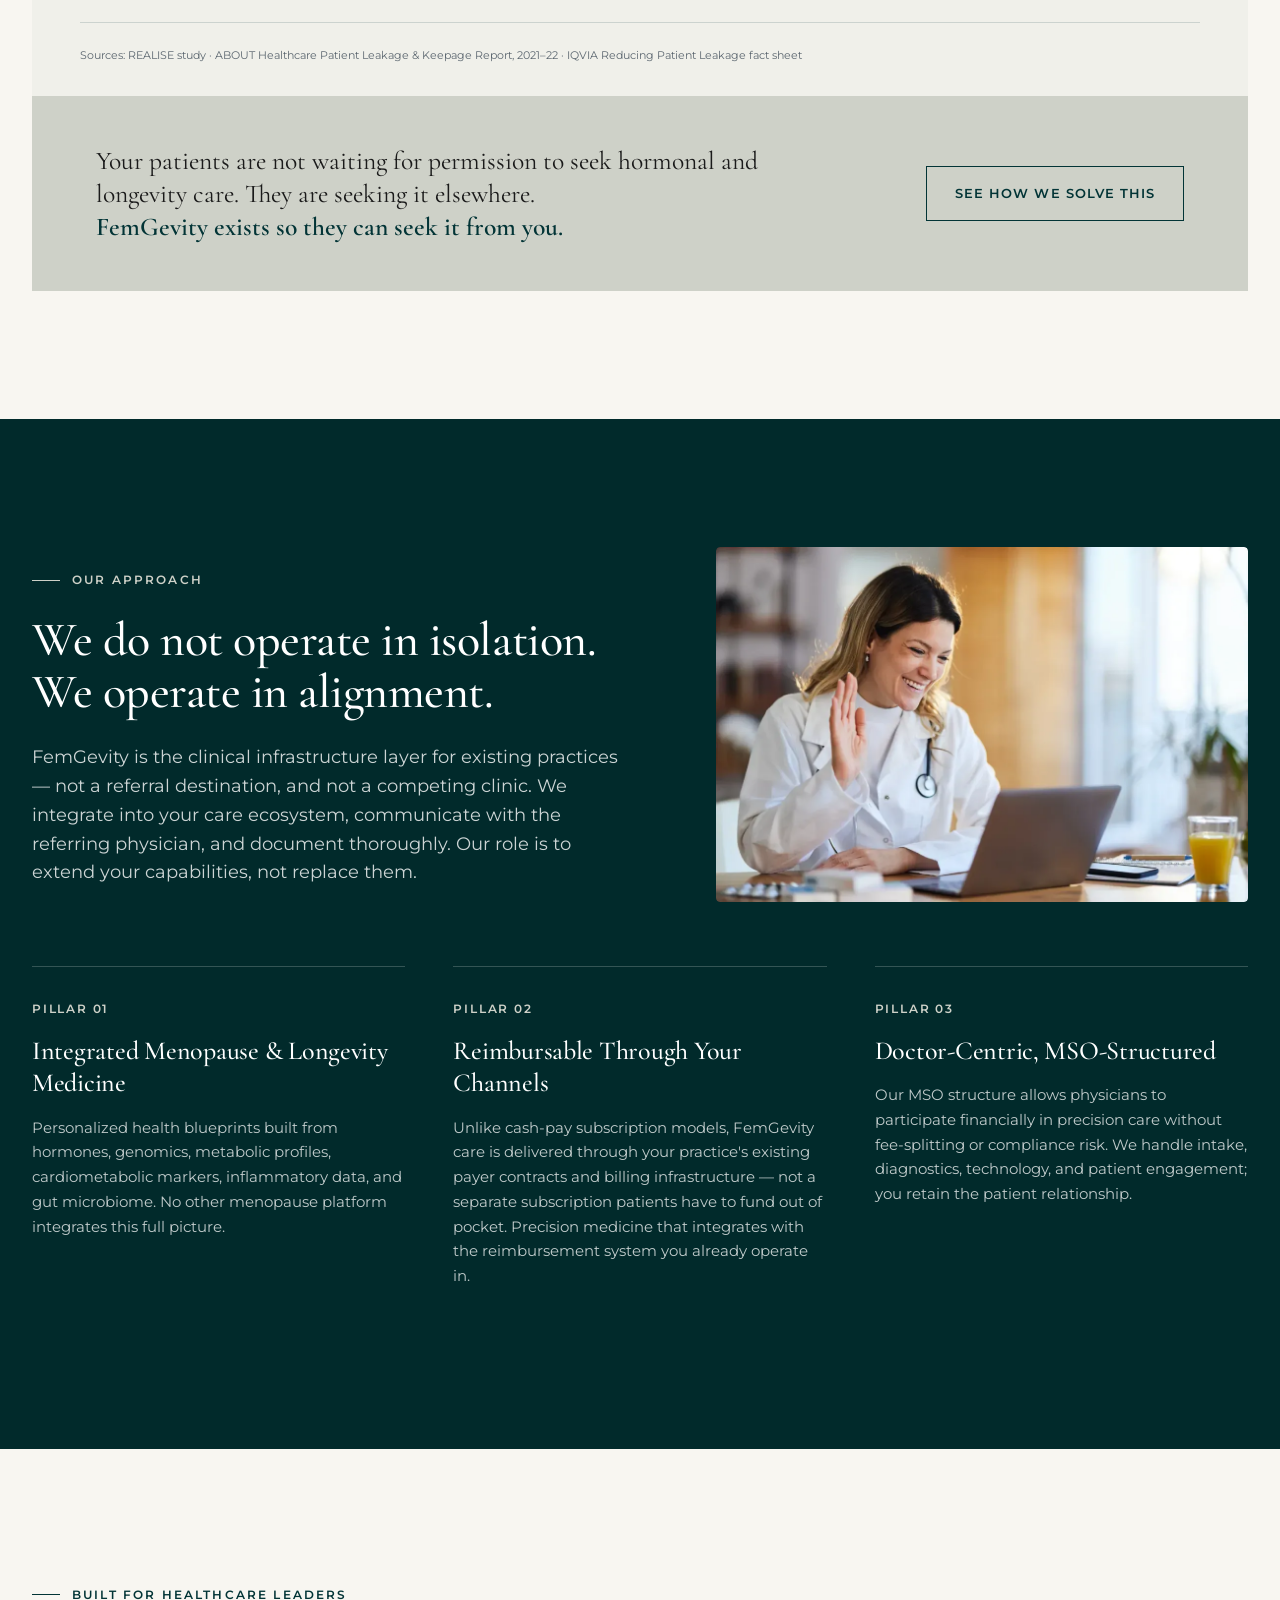
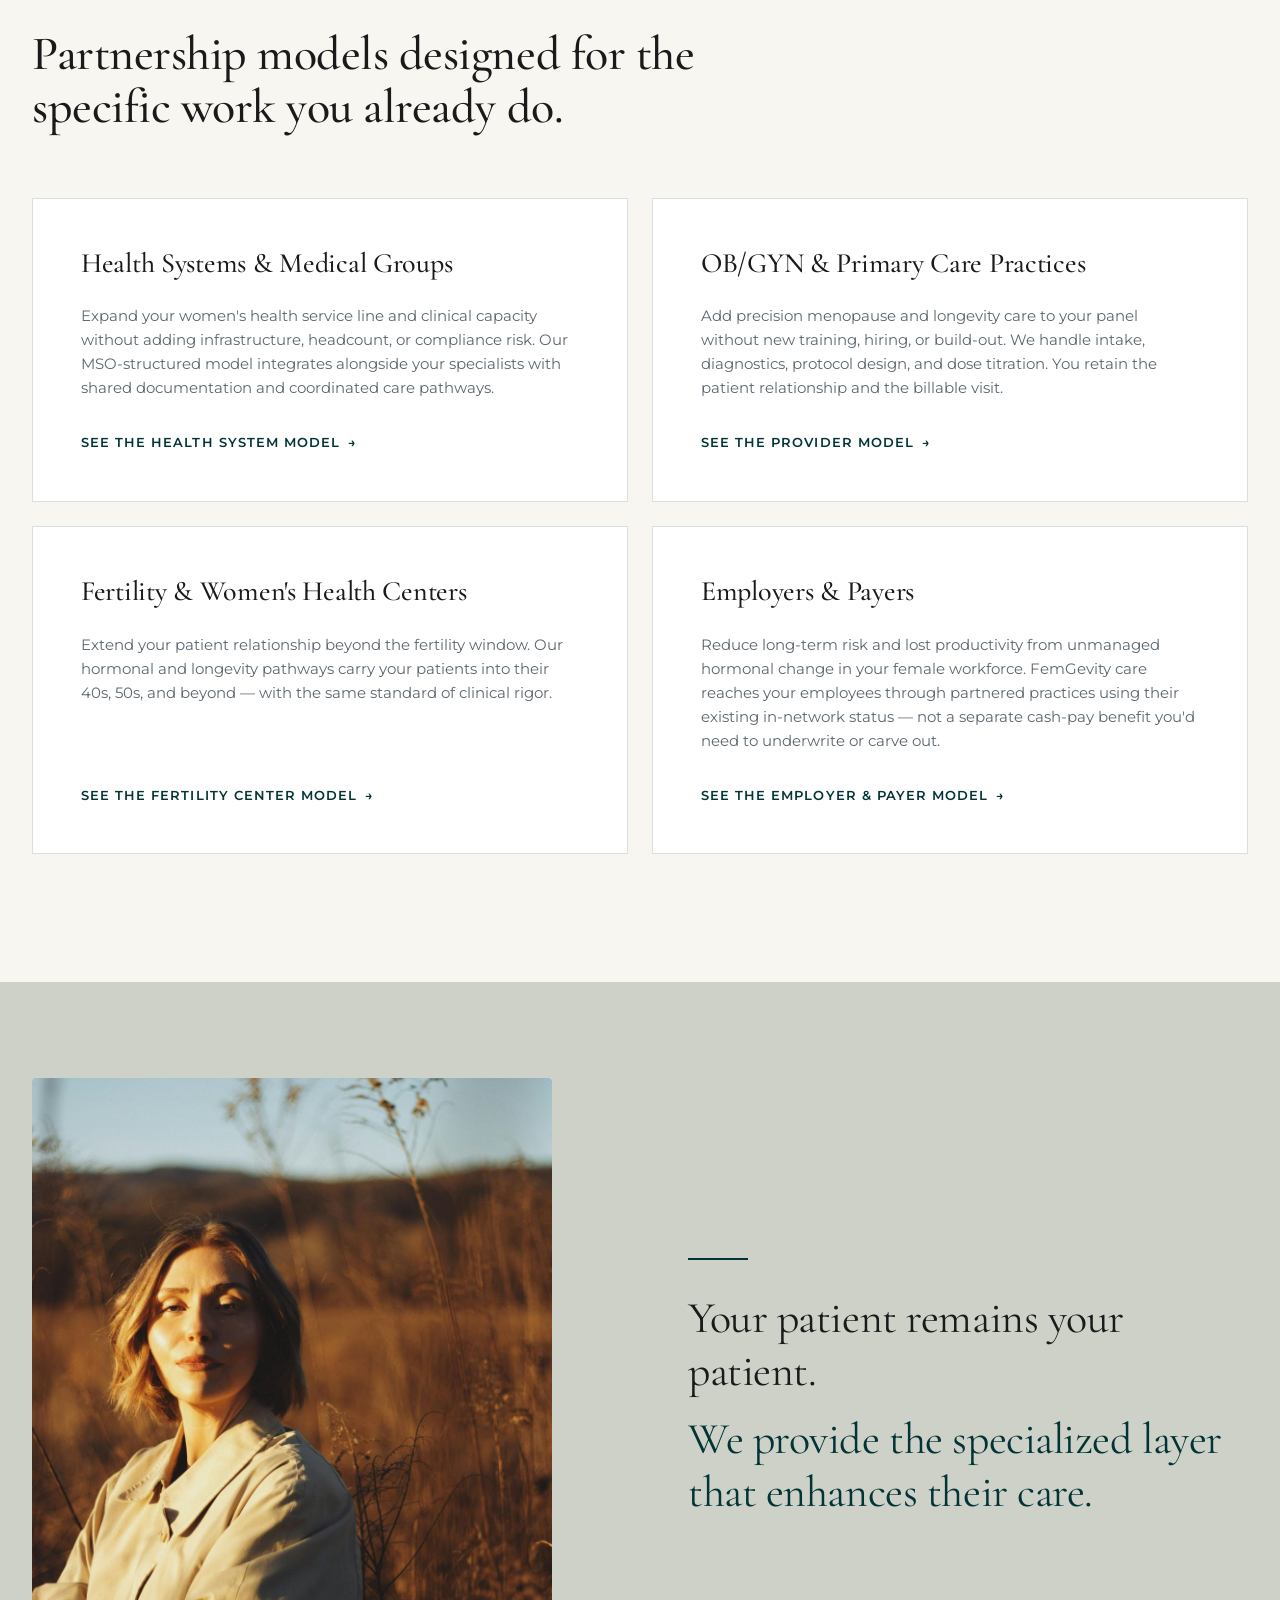
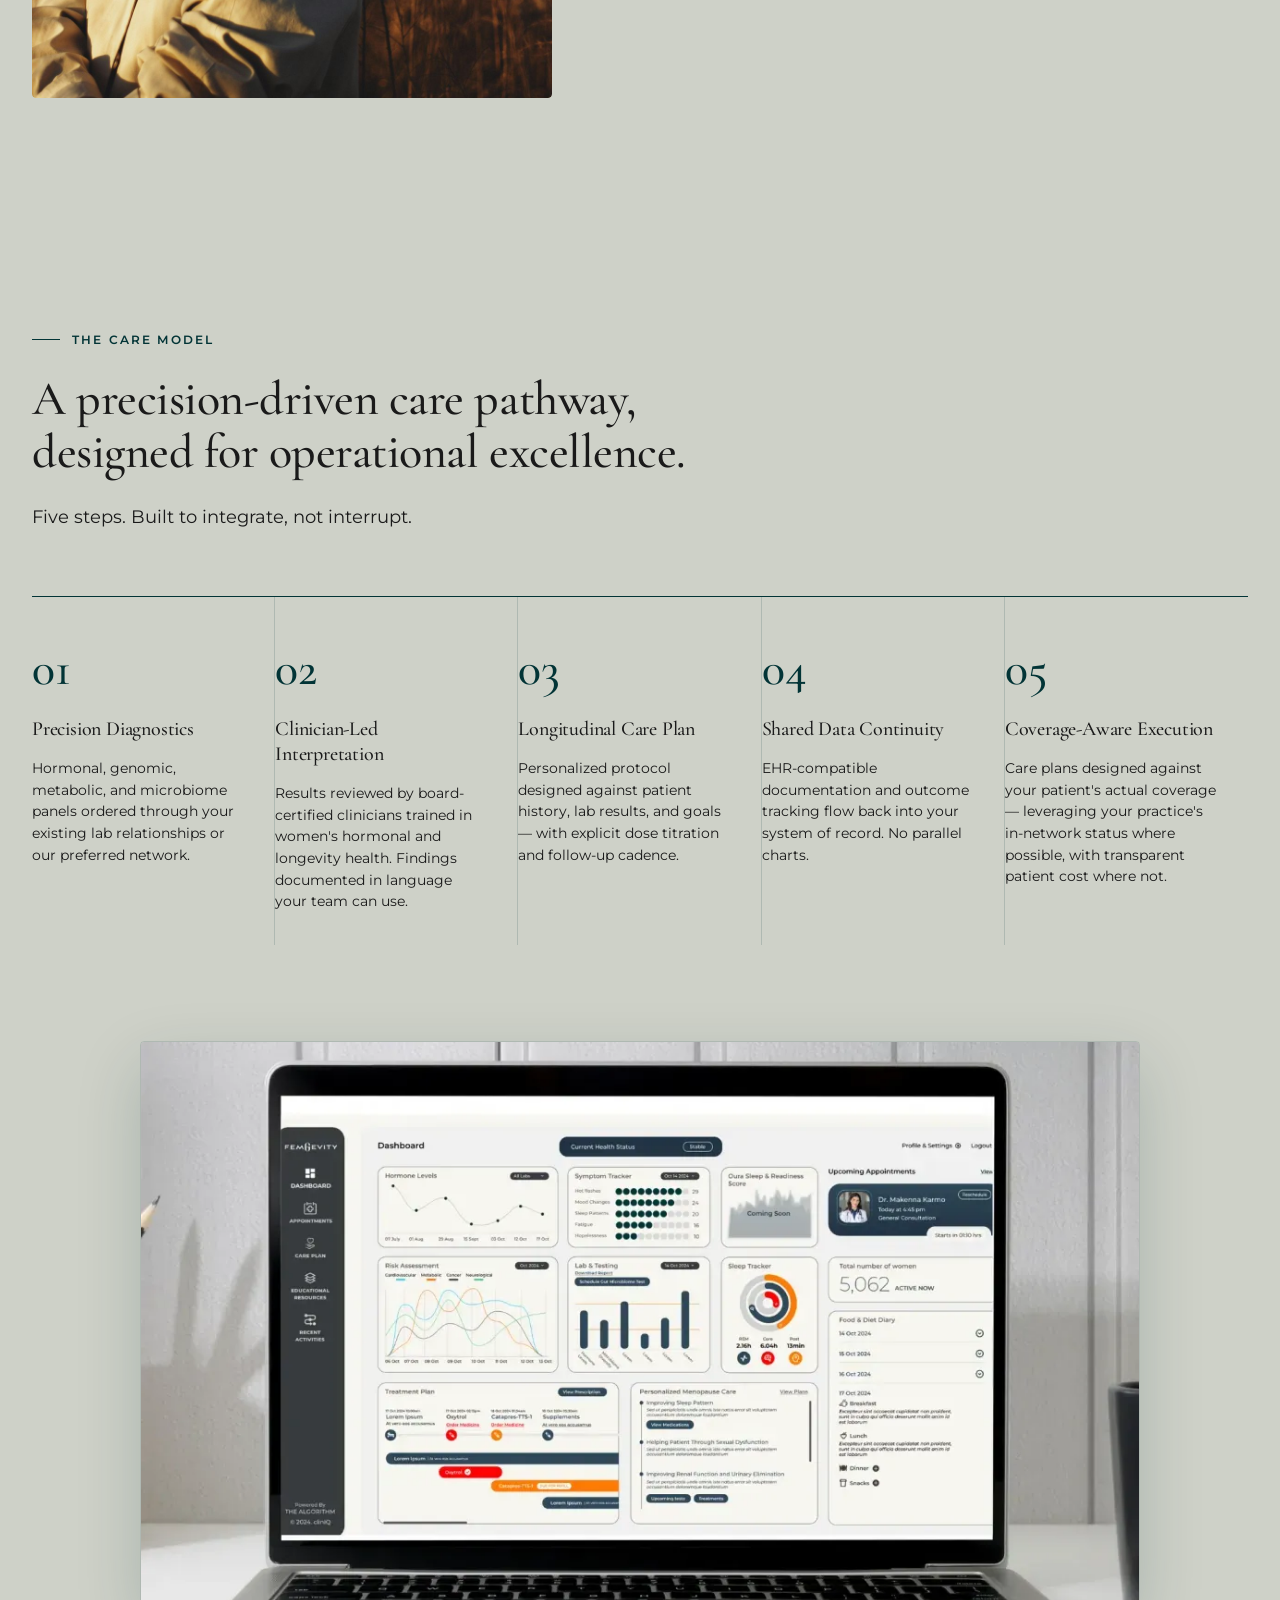
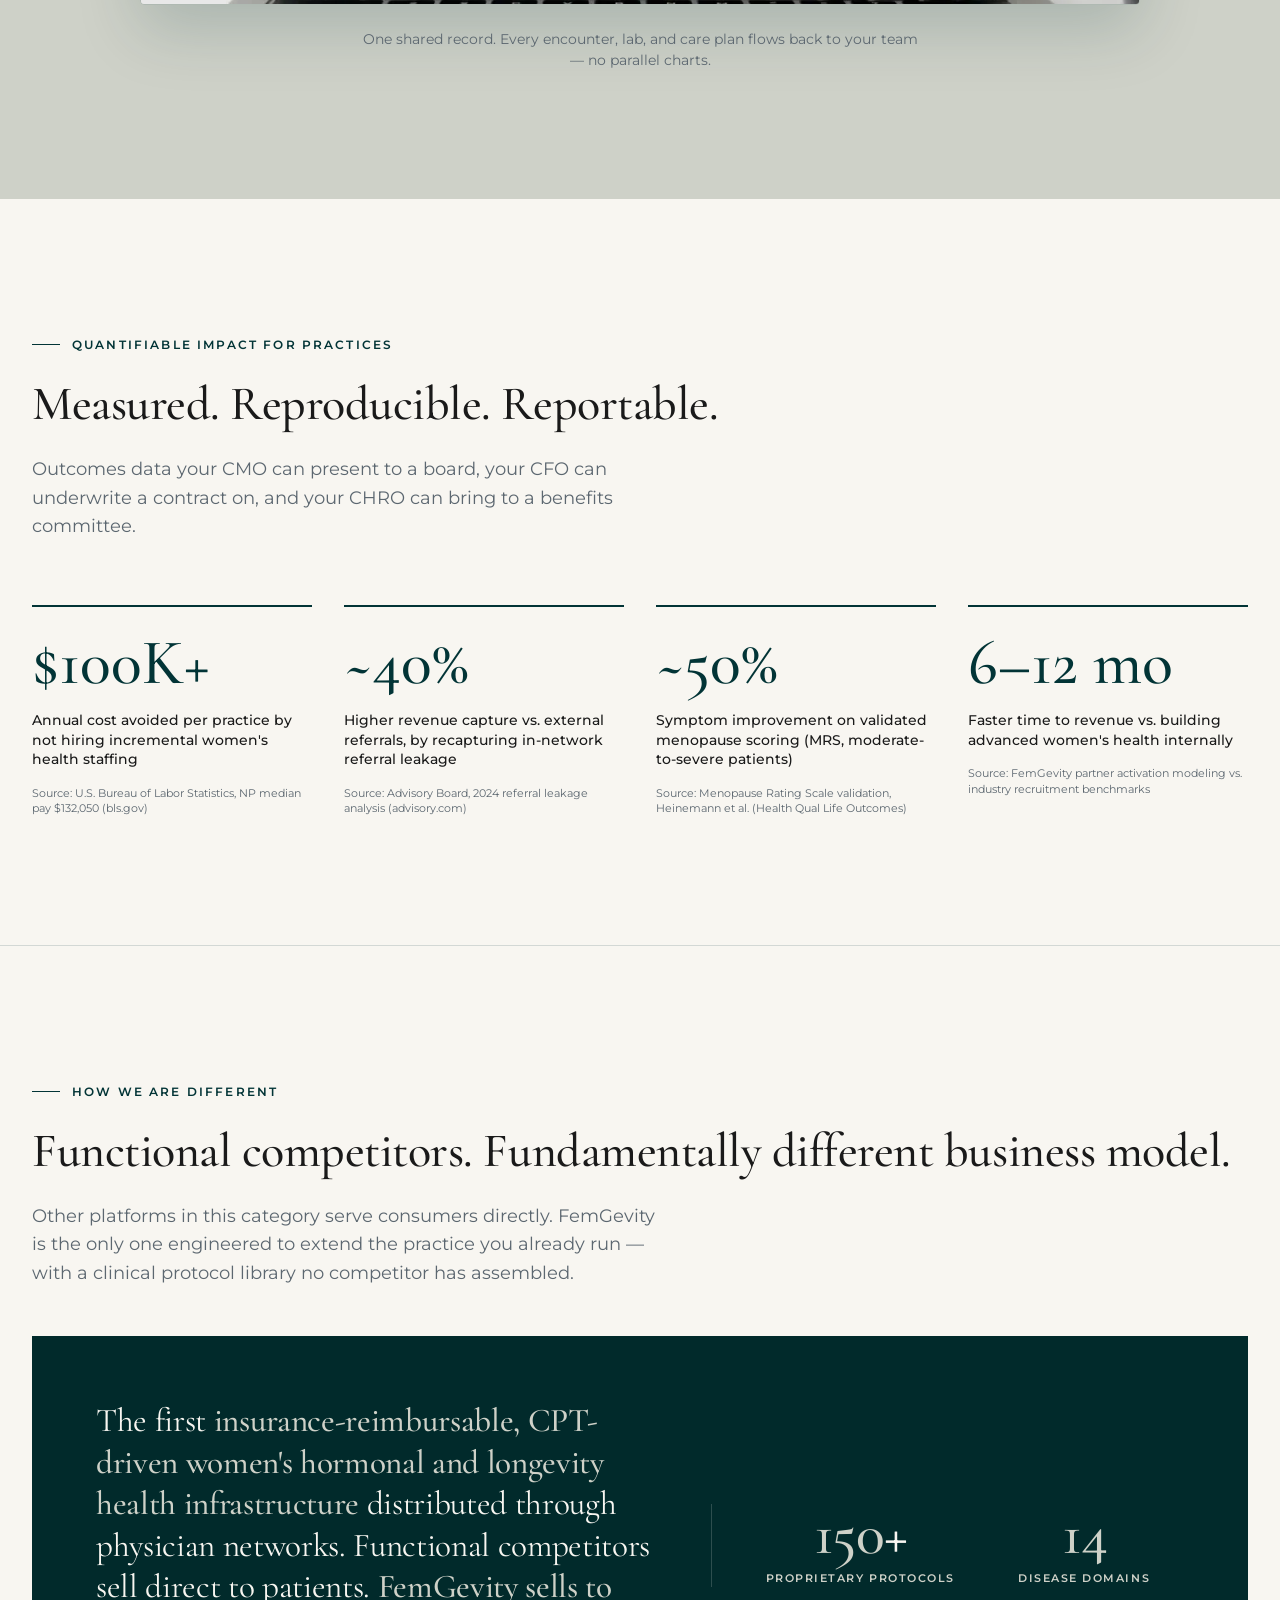
==== commit 22b6054f: "Nav: remove For Patients link; shorten CTA to 'Partner With Us' Co-authored-by: Cursor <cursoragent@" ====
--- a/index.html
+++ b/index.html
@@ -3397,8 +3397,7 @@
       <li><a href="#about">About</a></li>
     </ul>
     <div class="nav-actions">
-      <a href="https://www.femgevityhealth.com" class="nav-patient-link">For Patients <span aria-hidden="true">→</span></a>
-      <a href="#partnership" class="nav-cta">Book a Partnership Call</a>
+      <a href="#partnership" class="nav-cta">Partner With Us</a>
     </div>
     <button class="nav-toggle" type="button" aria-label="Open menu" aria-controls="mobile-drawer" aria-expanded="false">
       <span class="nav-toggle-bar"></span>
@@ -3421,8 +3420,7 @@
       <li><a href="#about">About</a></li>
     </ul>
     <div class="mobile-drawer-actions">
-      <a href="#partnership" class="btn btn-on-dark mobile-drawer-cta">Book a Partnership Call <span class="arrow" aria-hidden="true">→</span></a>
-      <a href="https://www.femgevityhealth.com" class="mobile-drawer-patient">For Patients <span aria-hidden="true">→</span></a>
+      <a href="#partnership" class="btn btn-on-dark mobile-drawer-cta">Partner With Us <span class="arrow" aria-hidden="true">→</span></a>
     </div>
   </div>
 </div>
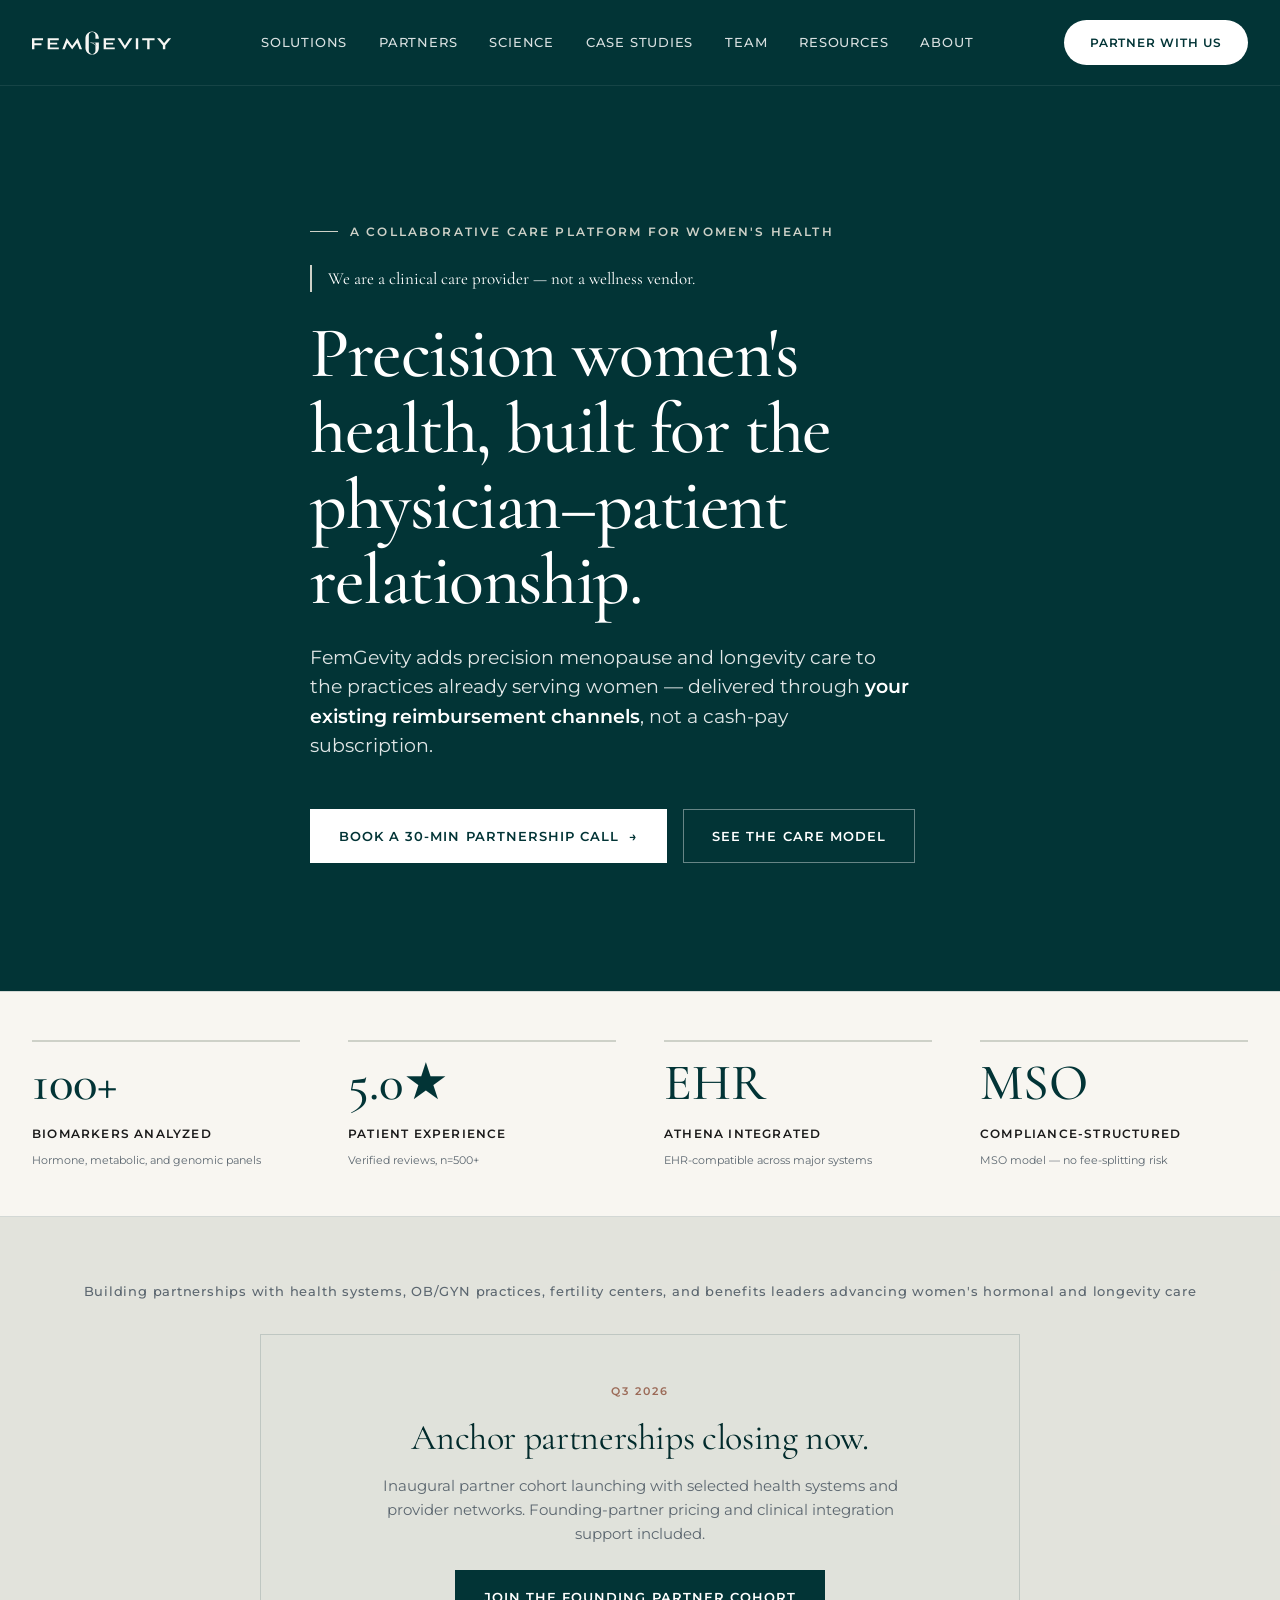
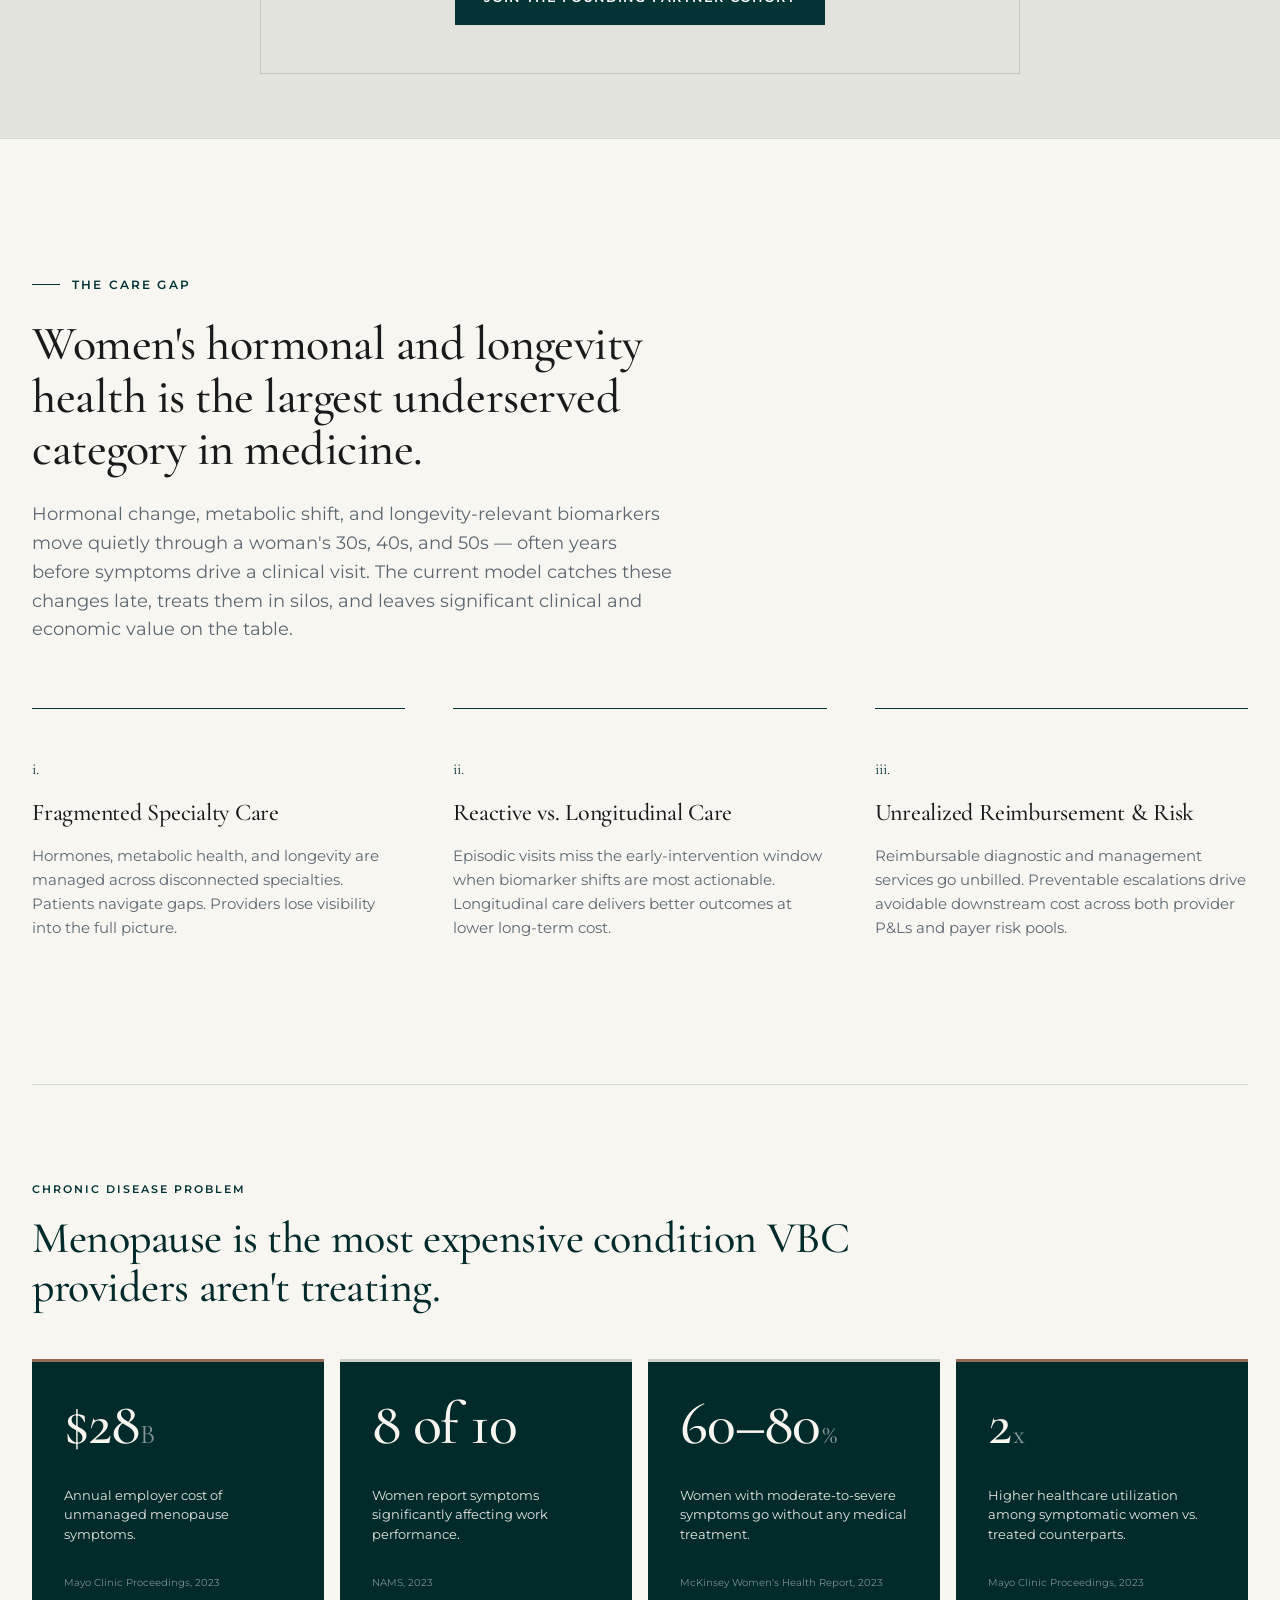
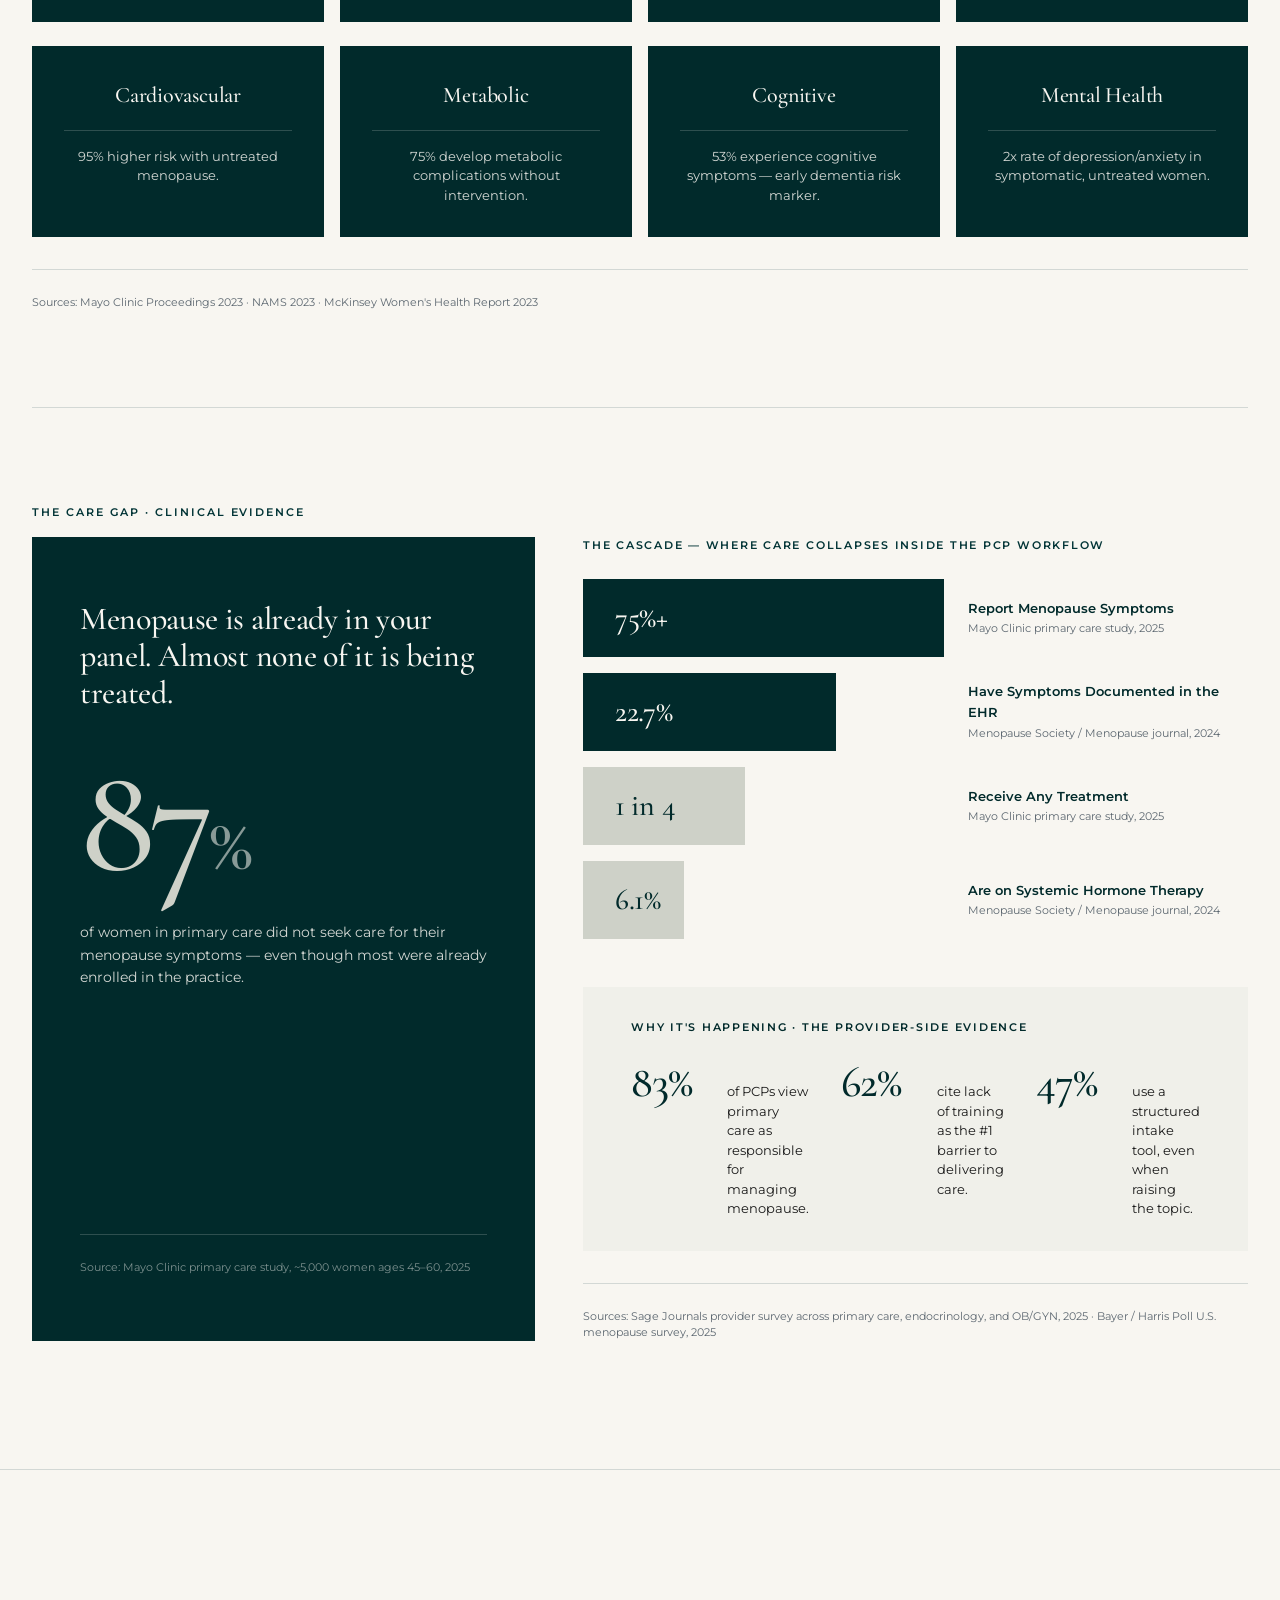
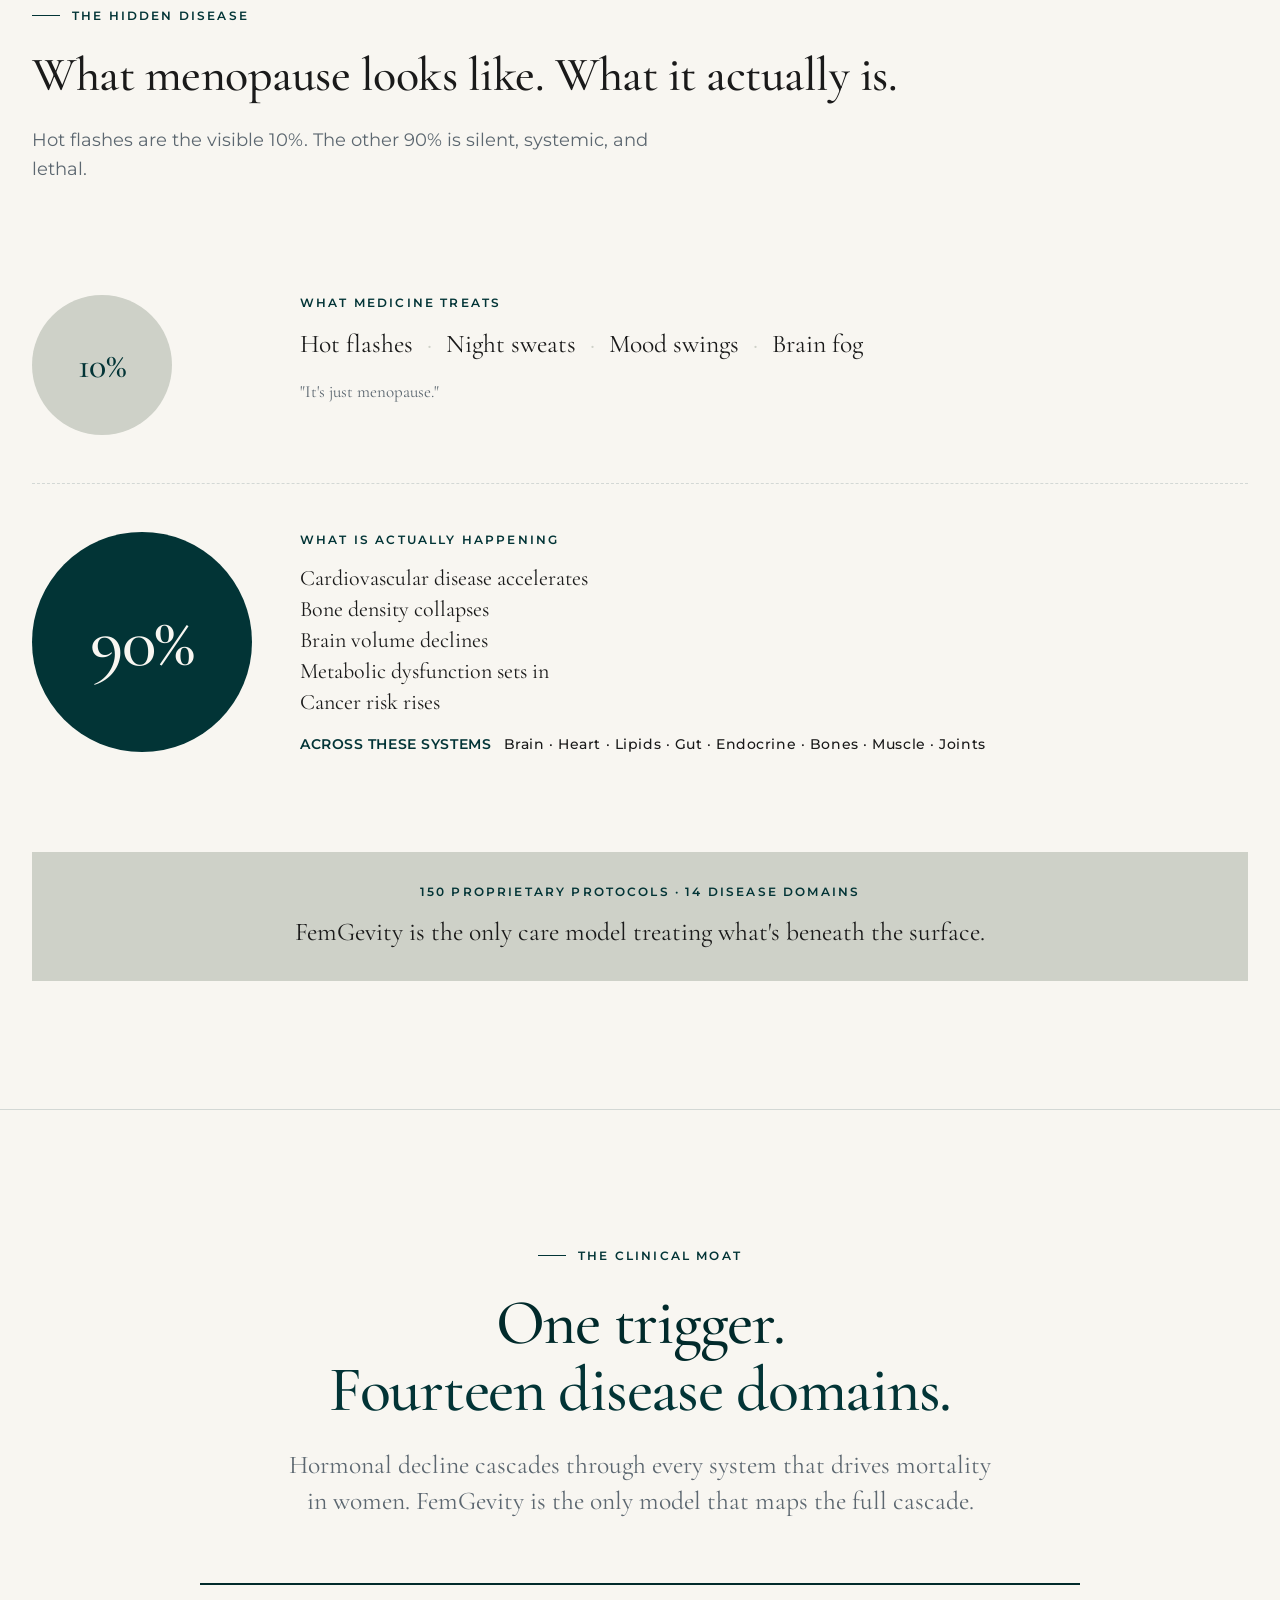
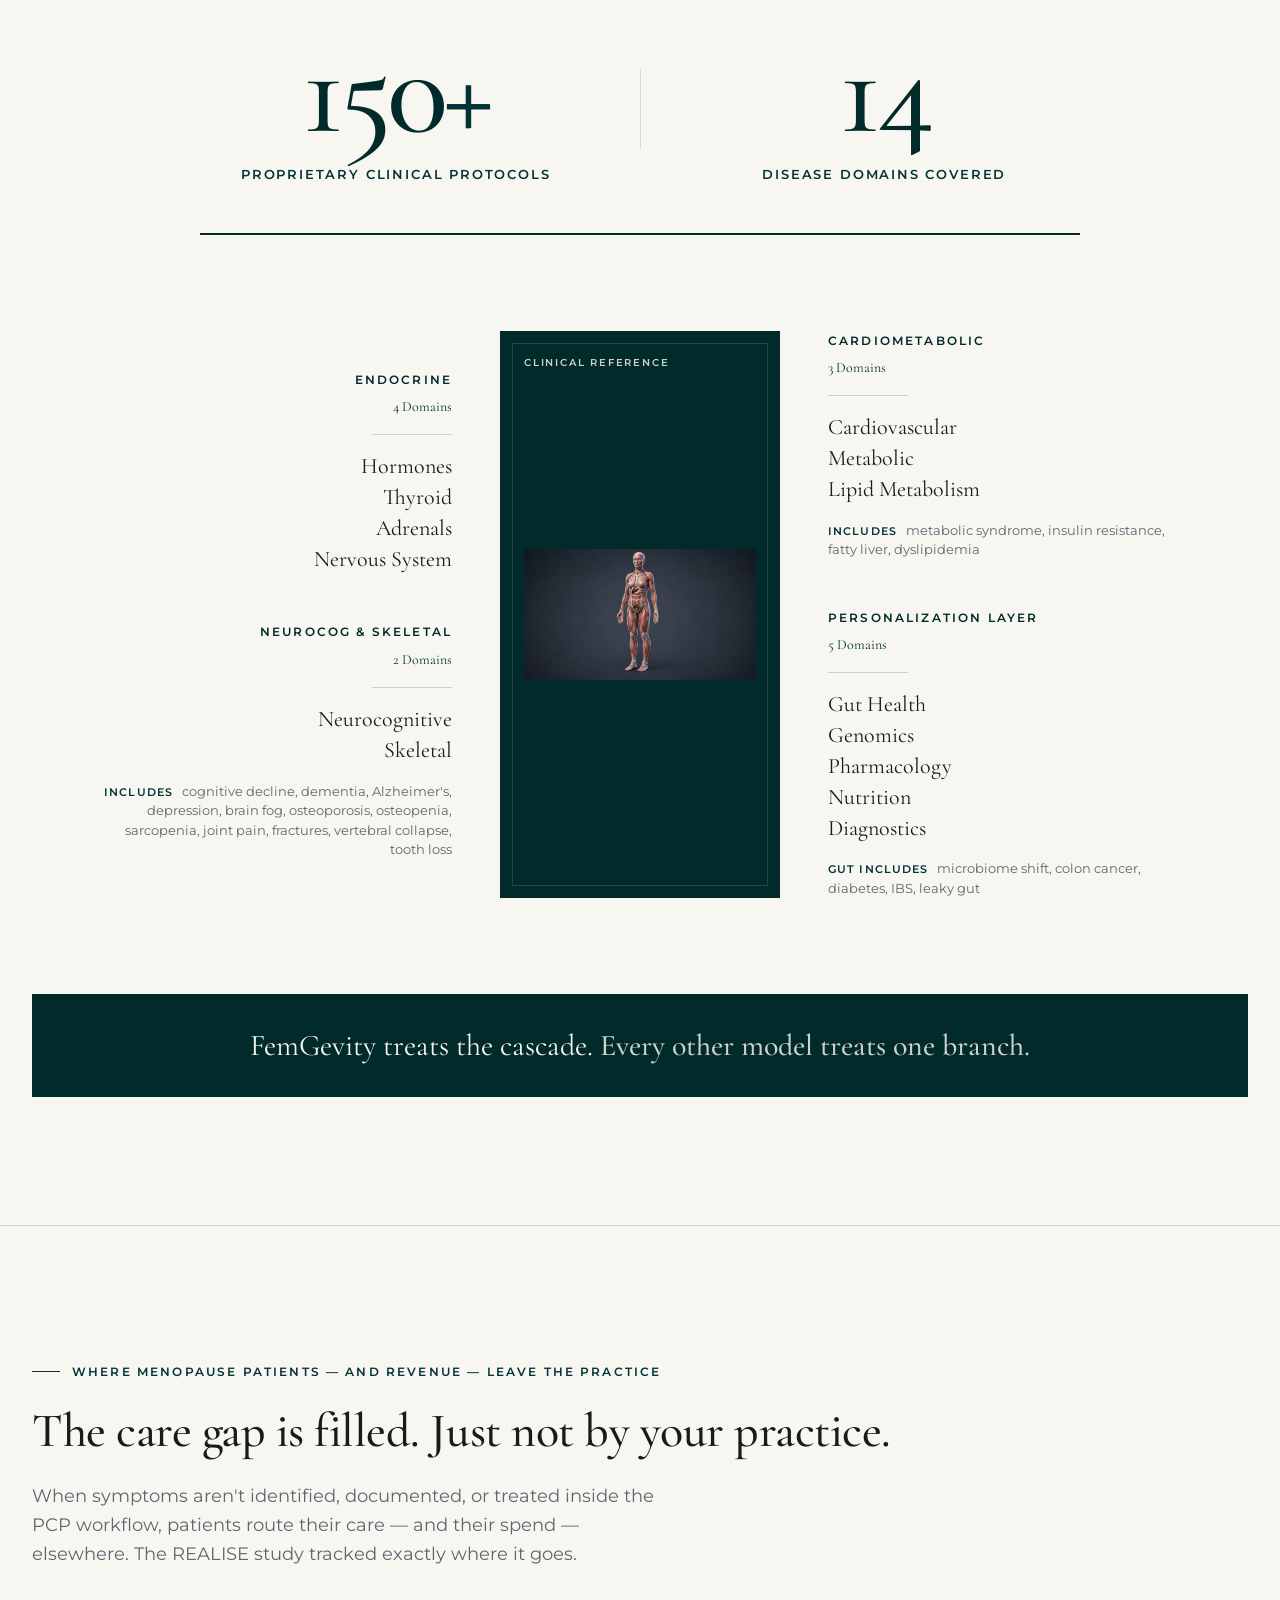
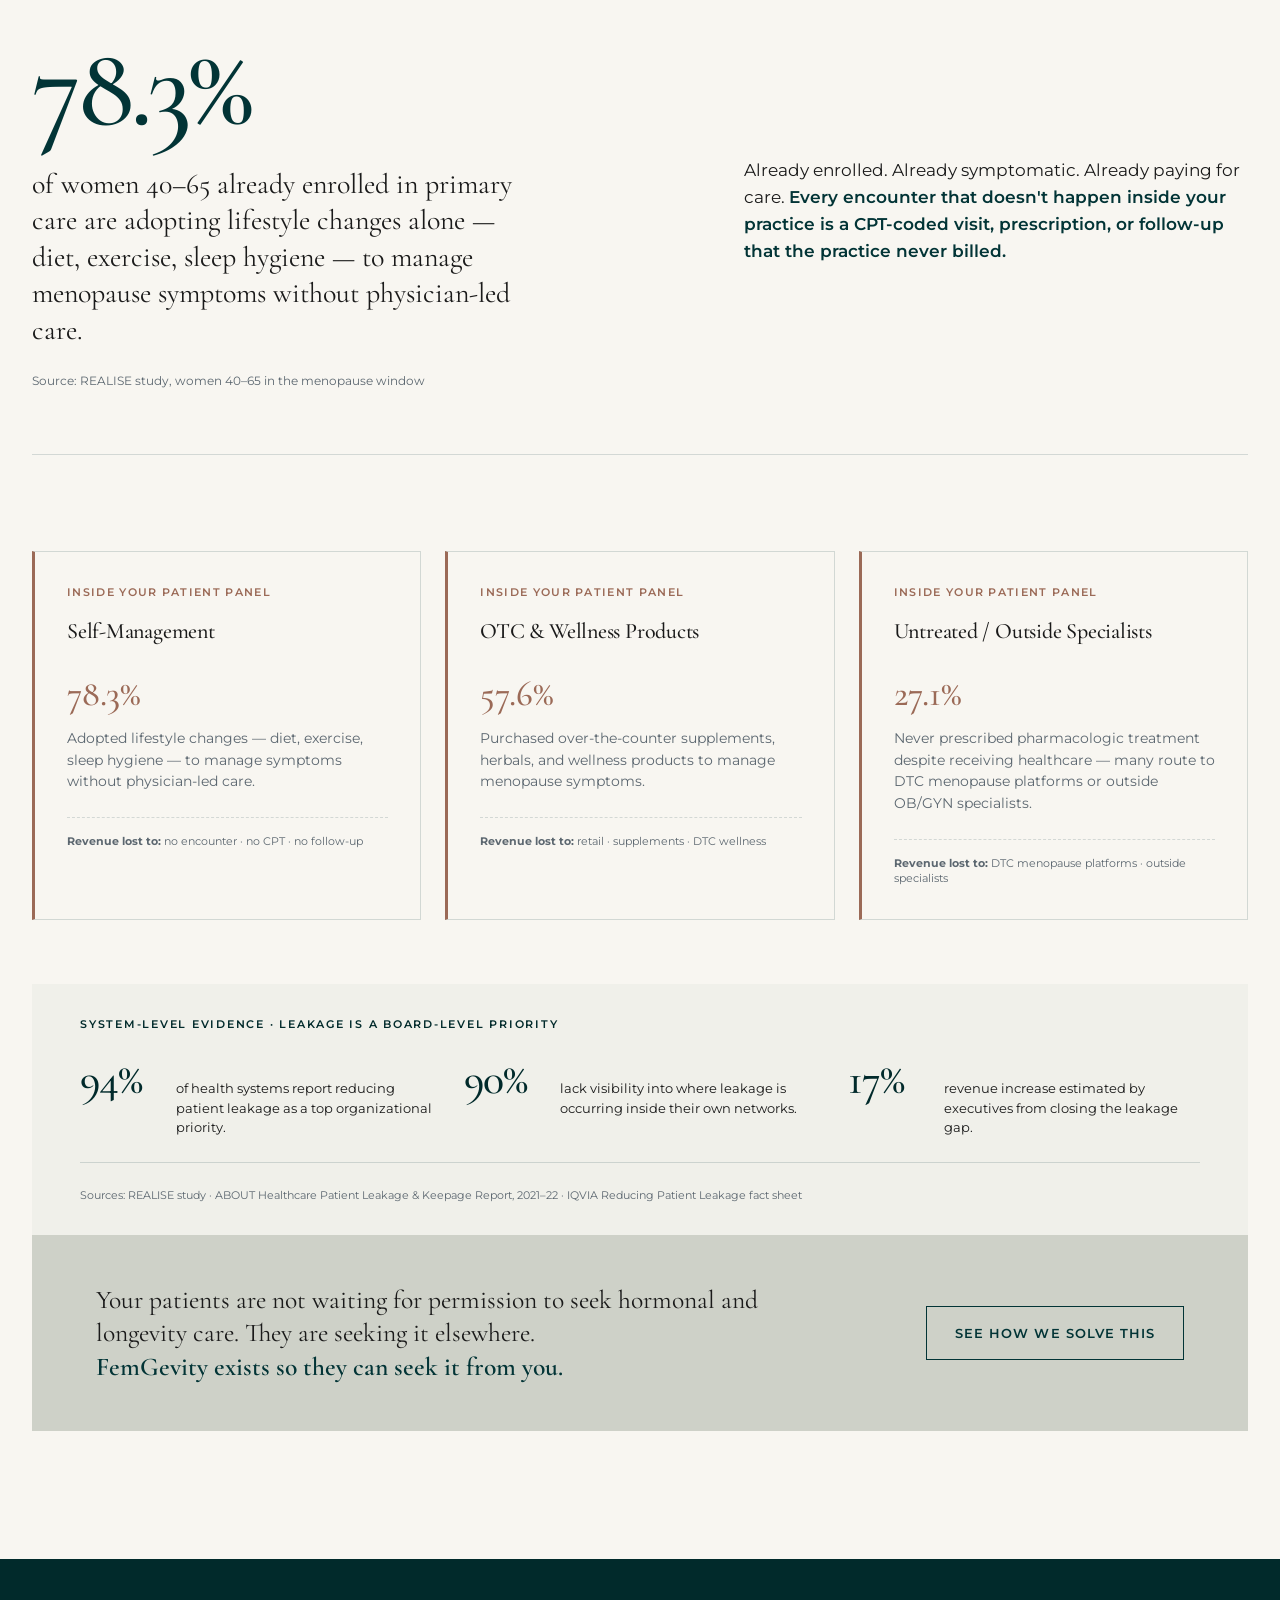
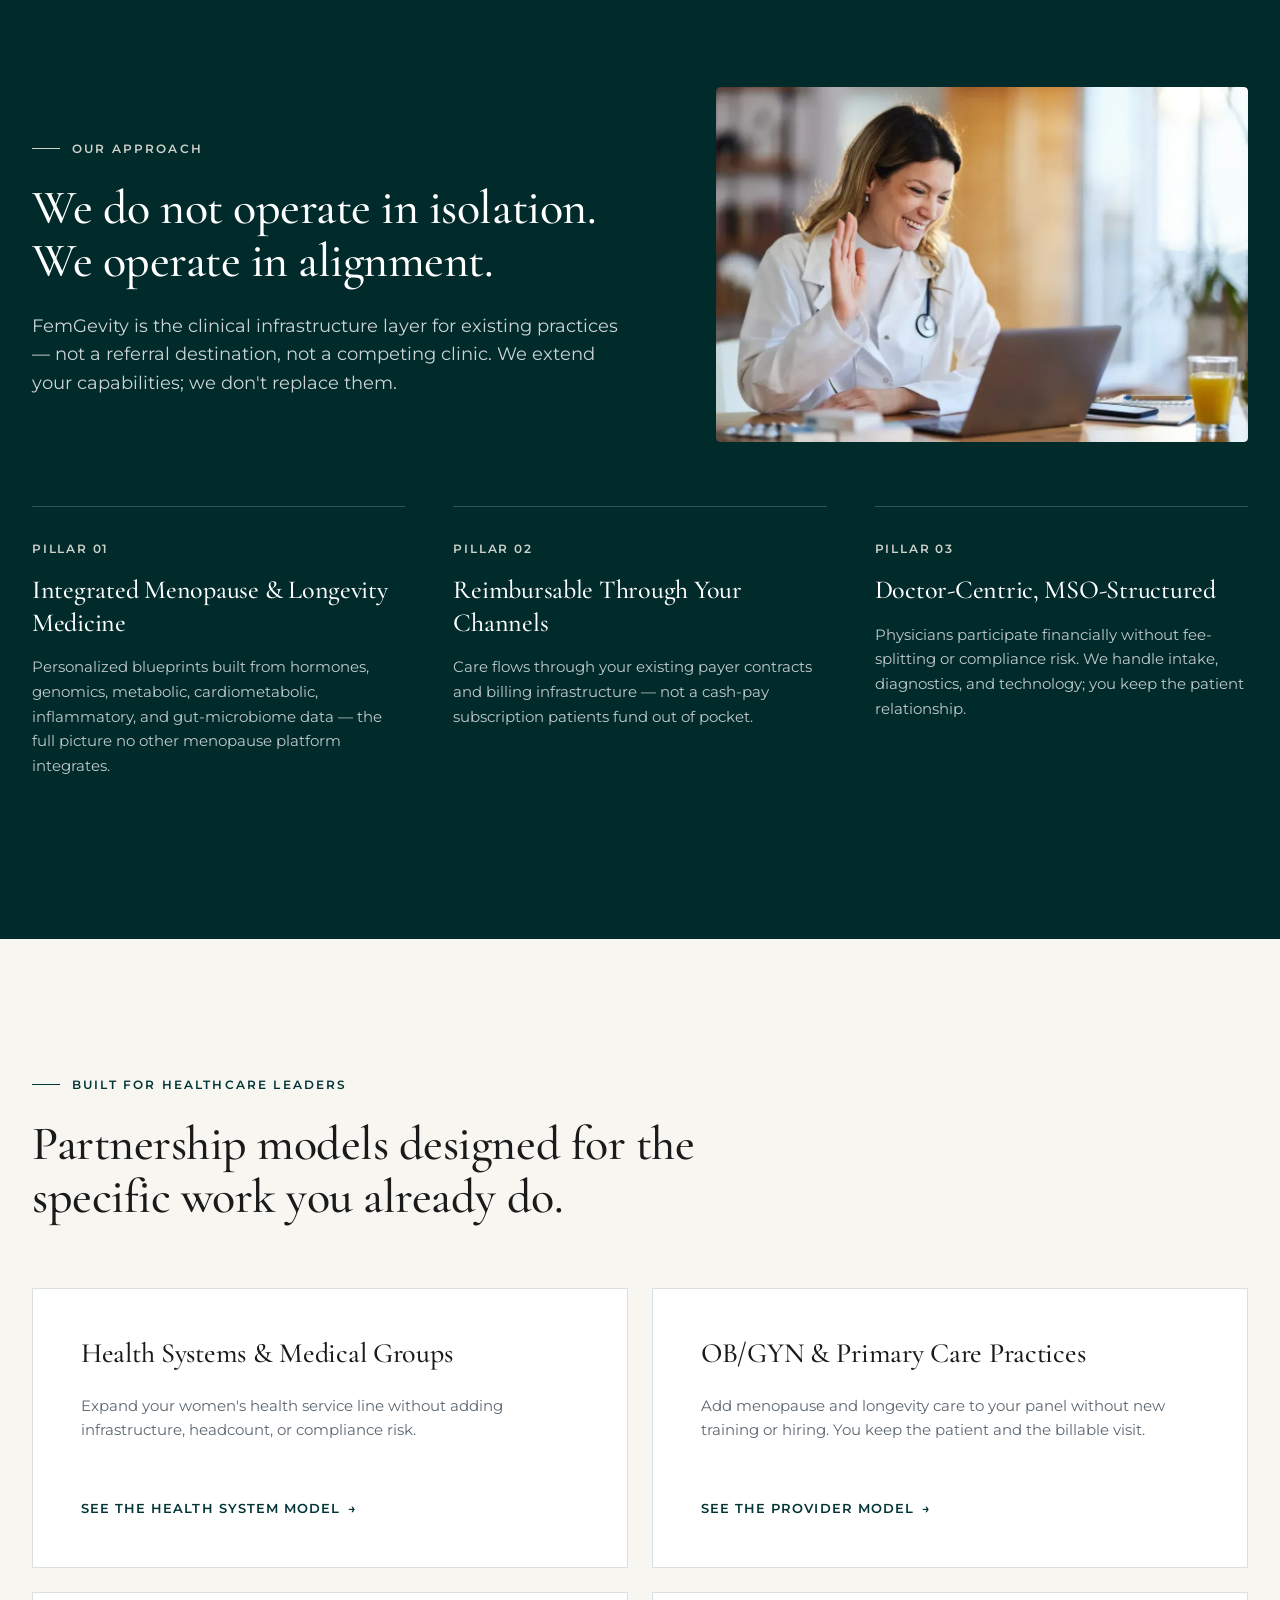
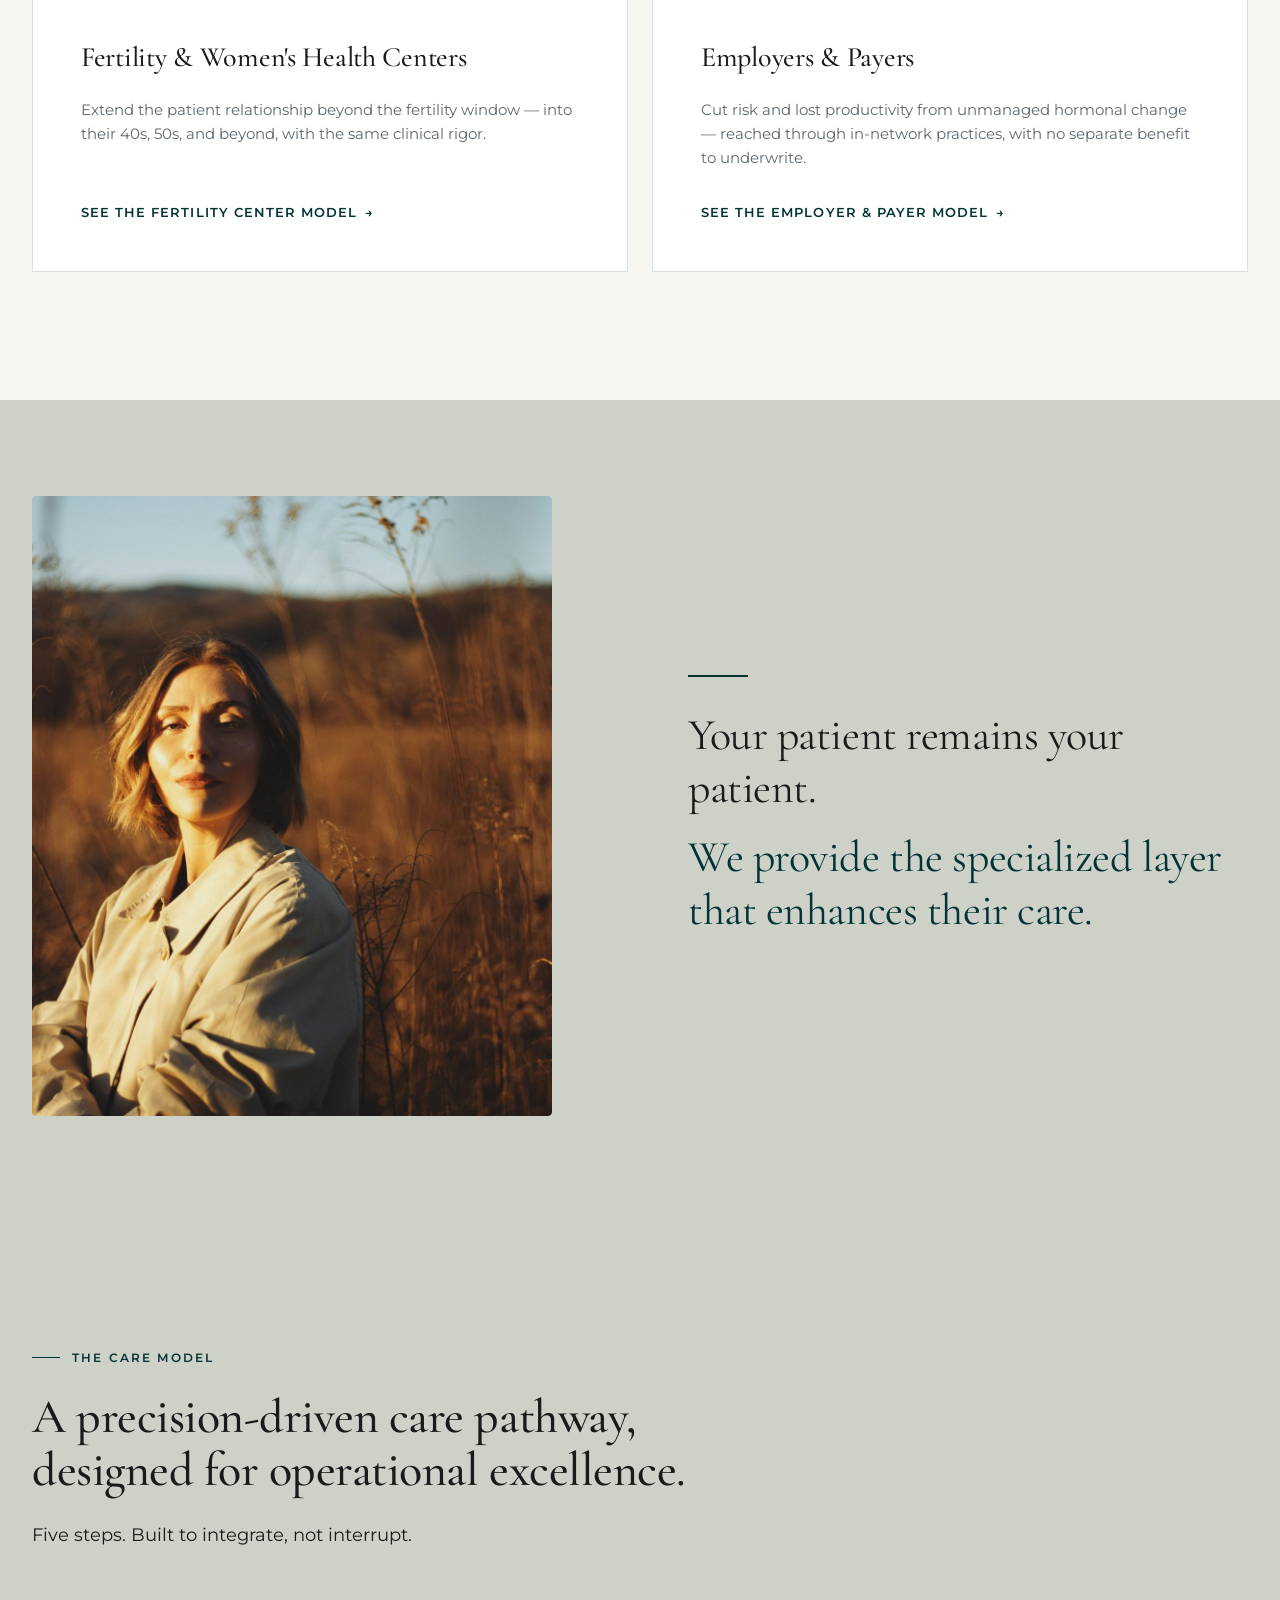
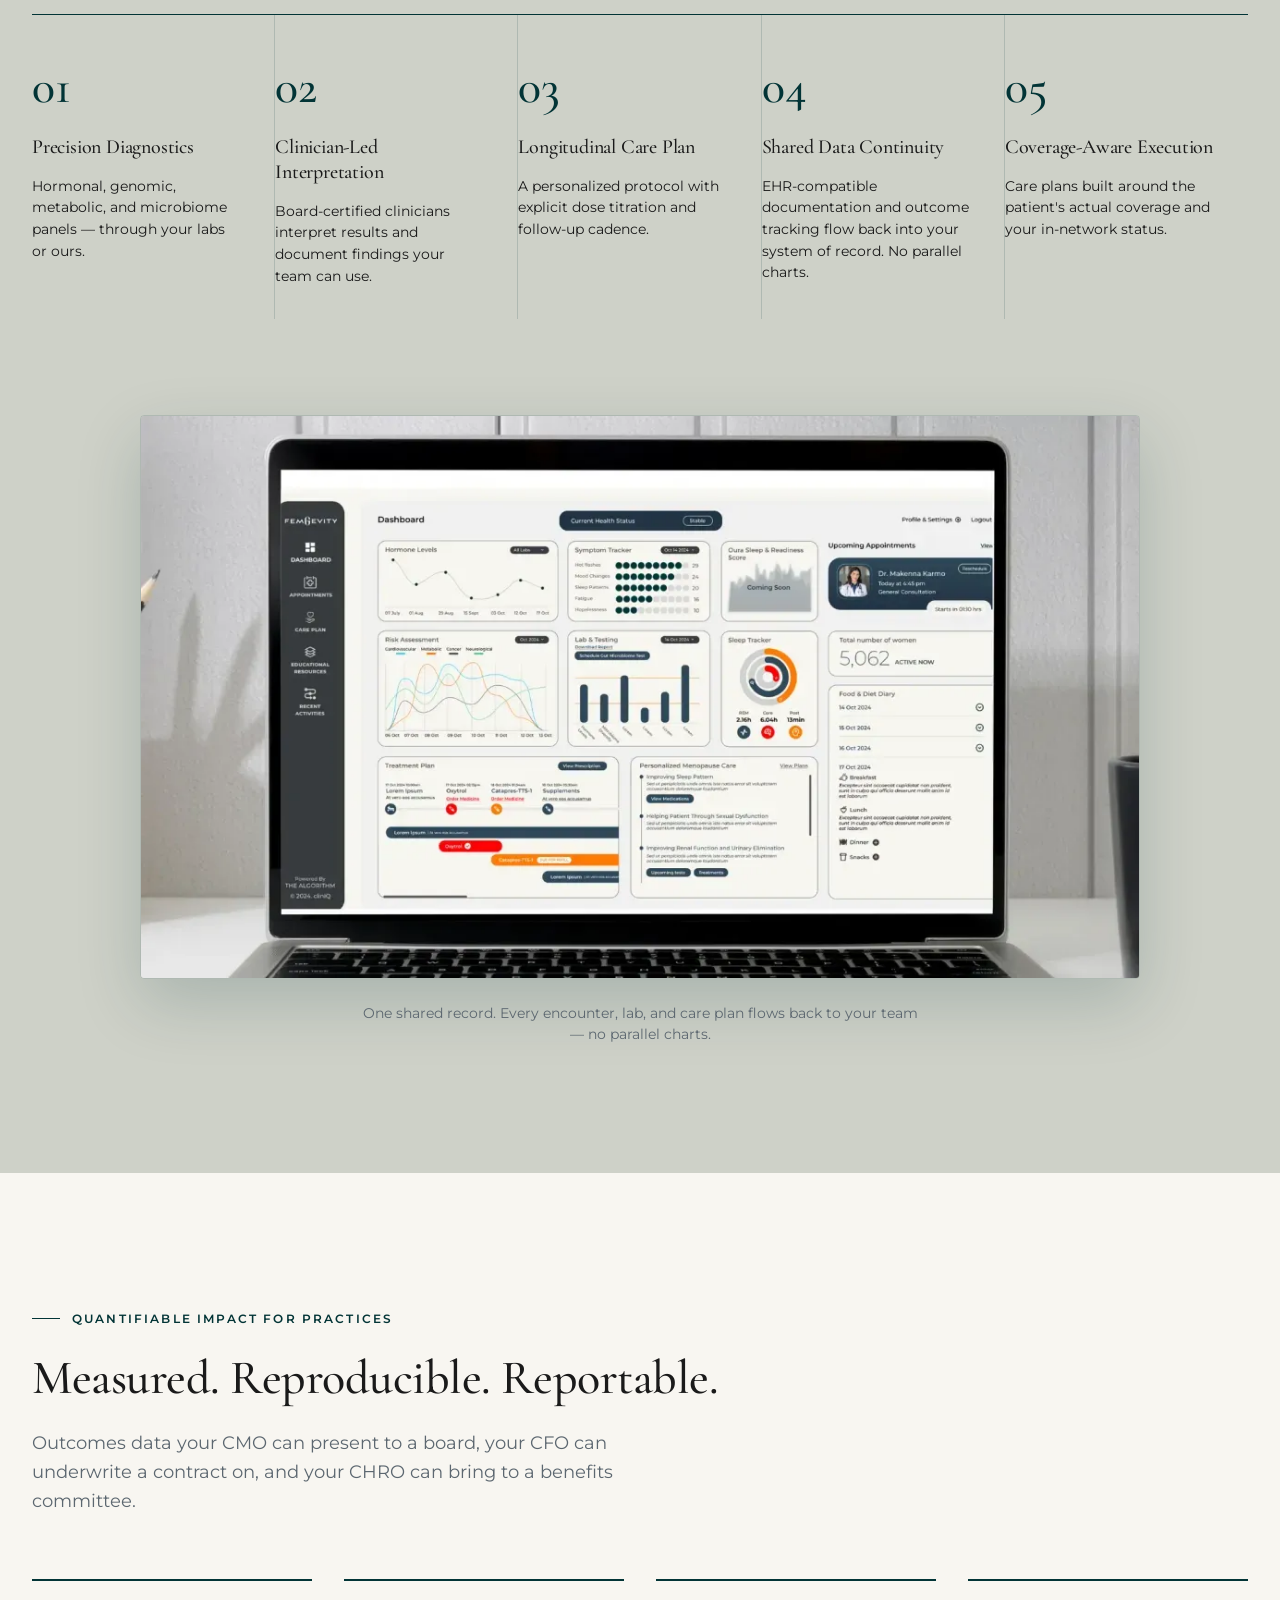
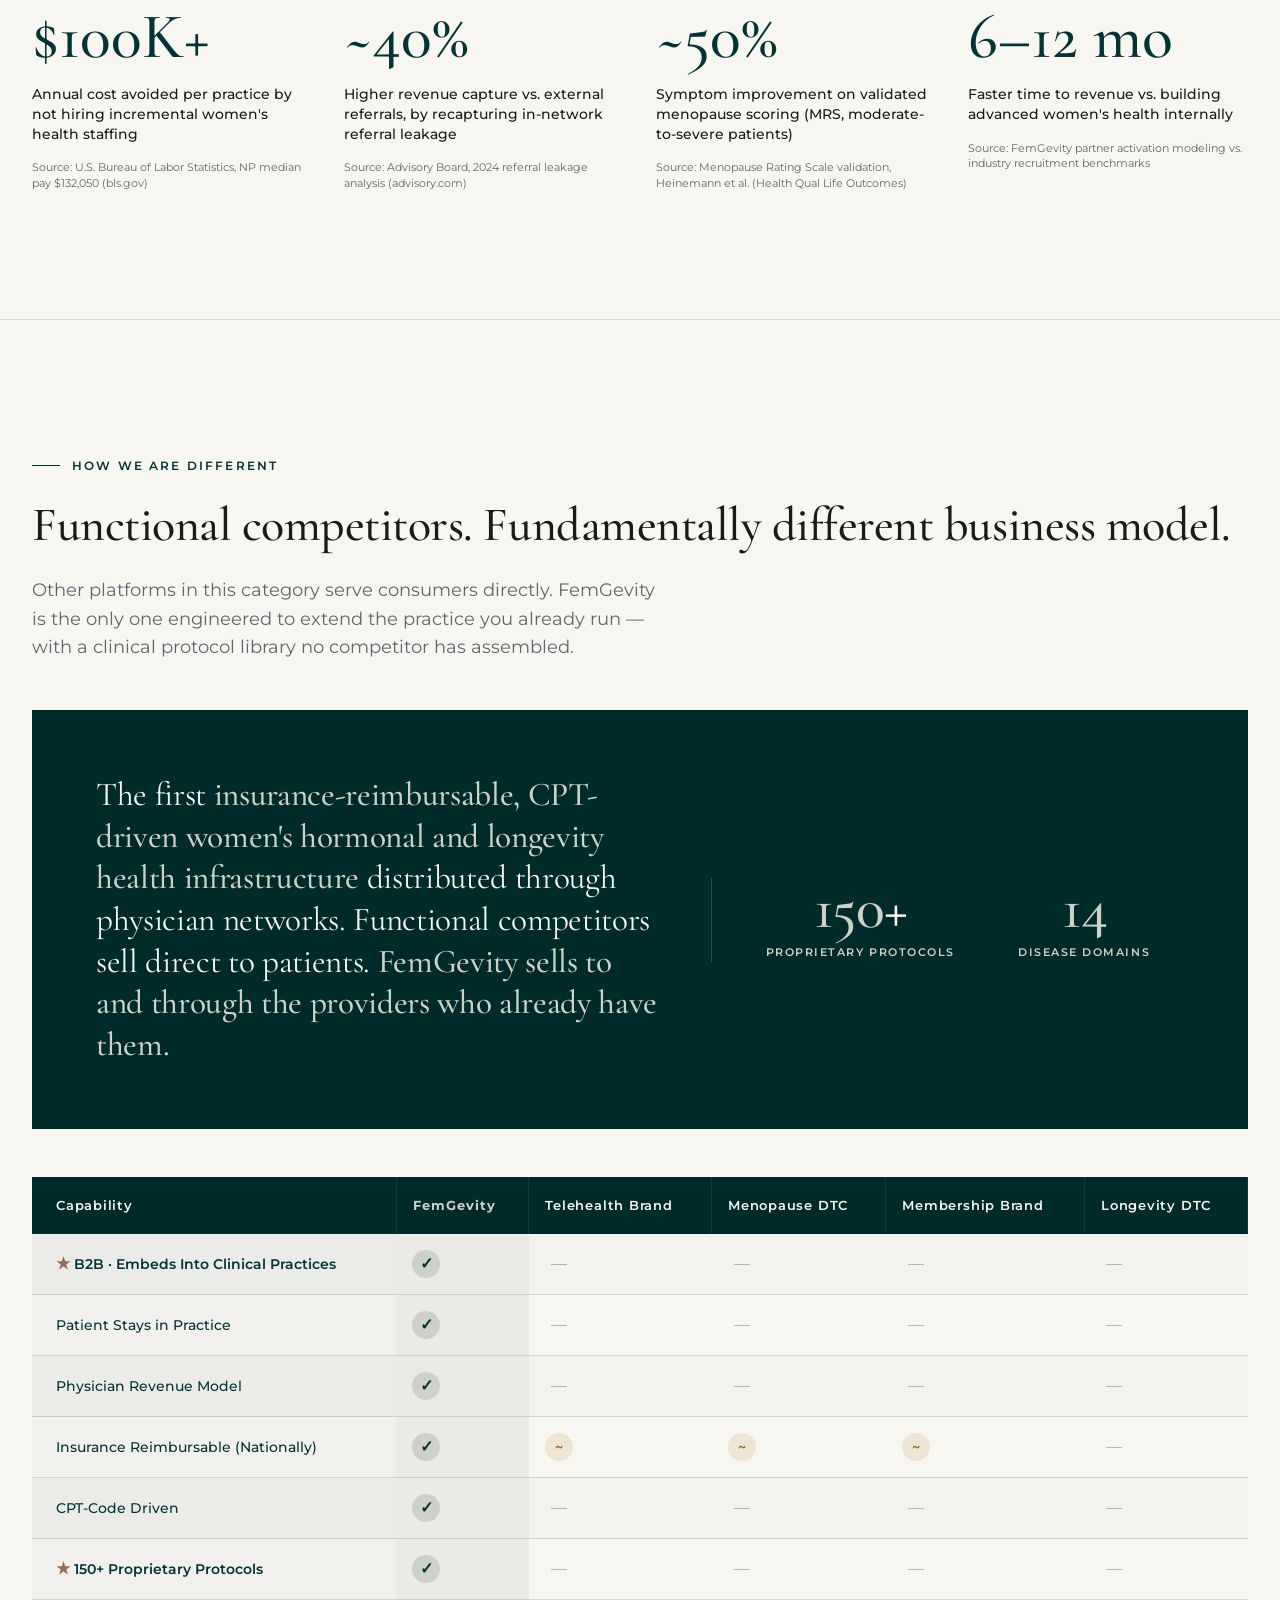
==== commit bb4978cd: "Content tightening pass 1: cut fluff + reduce repetition Editorial pass to reduce the wall-of-text f" ====
--- a/index.html
+++ b/index.html
@@ -3450,7 +3450,7 @@
       <span class="eyebrow">A Collaborative Care Platform for Women's Health</span>
       <span class="hero-identity">We are a clinical care provider — not a wellness vendor.</span>
       <h1>Precision women's health, built for the physician&ndash;patient relationship.</h1>
-      <p class="hero-sub">FemGevity integrates evidence-based diagnostics, board-certified clinical specialists, and longitudinal care into the health systems and practices already serving women — designed to flow through <strong>your existing reimbursement channels</strong>, not as a cash-pay subscription patients have to fund themselves.</p>
+      <p class="hero-sub">FemGevity adds precision menopause and longevity care to the practices already serving women — delivered through <strong>your existing reimbursement channels</strong>, not a cash-pay subscription.</p>
       <div class="hero-ctas">
         <a href="#partnership" class="btn btn-on-dark">Book a 30-min Partnership Call <span class="arrow">→</span></a>
         <a href="#science" class="btn btn-ghost-on-dark">See the Care Model</a>
@@ -3529,11 +3529,6 @@
         <h3>Unrealized Reimbursement & Risk</h3>
         <p>Reimbursable diagnostic and management services go unbilled. Preventable escalations drive avoidable downstream cost across both provider P&Ls and payer risk pools.</p>
       </div>
-    </div>
-
-    <div class="gap-economic reveal">
-      <p class="gap-economic-text"><em>70 million+</em> women in the U.S. are entering or in menopause. Lost workdays and unmanaged menopause-related health needs cost the U.S. an estimated <em>$24.8 billion annually</em>. Closing the women's health gap could add over <em>$1 trillion to global GDP by 2040</em>.</p>
-      <p class="gap-economic-source">Sources: U.S. Census Bureau; Mayo Clinic Proceedings; McKinsey Health Institute, 2024</p>
     </div>
 
     <!-- V15: CHRONIC DISEASE PROBLEM (from Slide 1) -->
@@ -3884,7 +3879,7 @@
       <div class="section-header reveal" style="margin-bottom: 0;">
         <span class="eyebrow">Our Approach</span>
         <h2>We do not operate in isolation. We operate in alignment.</h2>
-        <p class="lede">FemGevity is the clinical infrastructure layer for existing practices &mdash; not a referral destination, and not a competing clinic. We integrate into your care ecosystem, communicate with the referring physician, and document thoroughly. Our role is to extend your capabilities, not replace them.</p>
+        <p class="lede">FemGevity is the clinical infrastructure layer for existing practices &mdash; not a referral destination, not a competing clinic. We extend your capabilities; we don't replace them.</p>
       </div>
       <figure class="identity-photo reveal">
         <img src="assets/images/med-consultation.webp" alt="A board-certified clinician on a telehealth consultation" loading="lazy" width="1080" height="720" />
@@ -3895,17 +3890,17 @@
       <div class="pillar reveal">
         <span class="pillar-num">PILLAR 01</span>
         <h3>Integrated Menopause &amp; Longevity Medicine</h3>
-        <p>Personalized health blueprints built from hormones, genomics, metabolic profiles, cardiometabolic markers, inflammatory data, and gut microbiome. No other menopause platform integrates this full picture.</p>
+        <p>Personalized blueprints built from hormones, genomics, metabolic, cardiometabolic, inflammatory, and gut-microbiome data &mdash; the full picture no other menopause platform integrates.</p>
       </div>
       <div class="pillar reveal">
         <span class="pillar-num">PILLAR 02</span>
         <h3>Reimbursable Through Your Channels</h3>
-        <p>Unlike cash-pay subscription models, FemGevity care is delivered through your practice's existing payer contracts and billing infrastructure — not a separate subscription patients have to fund out of pocket. Precision medicine that integrates with the reimbursement system you already operate in.</p>
+        <p>Care flows through your existing payer contracts and billing infrastructure &mdash; not a cash-pay subscription patients fund out of pocket.</p>
       </div>
       <div class="pillar reveal">
         <span class="pillar-num">PILLAR 03</span>
         <h3>Doctor-Centric, MSO-Structured</h3>
-        <p>Our MSO structure allows physicians to participate financially in precision care without fee-splitting or compliance risk. We handle intake, diagnostics, technology, and patient engagement; you retain the patient relationship.</p>
+        <p>Physicians participate financially without fee-splitting or compliance risk. We handle intake, diagnostics, and technology; you keep the patient relationship.</p>
       </div>
     </div>
   </div>
@@ -3924,22 +3919,22 @@
     <div class="audience-grid">
       <div class="audience-card reveal">
         <h3>Health Systems &amp; Medical Groups</h3>
-        <p>Expand your women's health service line and clinical capacity without adding infrastructure, headcount, or compliance risk. Our MSO-structured model integrates alongside your specialists with shared documentation and coordinated care pathways.</p>
+        <p>Expand your women's health service line without adding infrastructure, headcount, or compliance risk.</p>
         <a href="for-health-systems/" class="audience-link">See the Health System Model <span>→</span></a>
       </div>
       <div class="audience-card reveal">
         <h3>OB/GYN &amp; Primary Care Practices</h3>
-        <p>Add precision menopause and longevity care to your panel without new training, hiring, or build-out. We handle intake, diagnostics, protocol design, and dose titration. You retain the patient relationship and the billable visit.</p>
+        <p>Add menopause and longevity care to your panel without new training or hiring. You keep the patient and the billable visit.</p>
         <a href="for-providers/" class="audience-link">See the Provider Model <span>→</span></a>
       </div>
       <div class="audience-card reveal">
         <h3>Fertility &amp; Women's Health Centers</h3>
-        <p>Extend your patient relationship beyond the fertility window. Our hormonal and longevity pathways carry your patients into their 40s, 50s, and beyond &mdash; with the same standard of clinical rigor.</p>
+        <p>Extend the patient relationship beyond the fertility window &mdash; into their 40s, 50s, and beyond, with the same clinical rigor.</p>
         <a href="for-fertility-centers/" class="audience-link">See the Fertility Center Model <span>→</span></a>
       </div>
       <div class="audience-card reveal">
         <h3>Employers &amp; Payers</h3>
-        <p>Reduce long-term risk and lost productivity from unmanaged hormonal change in your female workforce. FemGevity care reaches your employees through partnered practices using their existing in-network status &mdash; not a separate cash-pay benefit you'd need to underwrite or carve out.</p>
+        <p>Cut risk and lost productivity from unmanaged hormonal change &mdash; reached through in-network practices, with no separate benefit to underwrite.</p>
         <a href="for-employers/" class="audience-link">See the Employer &amp; Payer Model <span>→</span></a>
       </div>
     </div>
@@ -3979,17 +3974,17 @@
       <div class="step reveal">
         <div class="step-num">01</div>
         <h3>Precision Diagnostics</h3>
-        <p>Hormonal, genomic, metabolic, and microbiome panels ordered through your existing lab relationships or our preferred network.</p>
+        <p>Hormonal, genomic, metabolic, and microbiome panels &mdash; through your labs or ours.</p>
       </div>
       <div class="step reveal">
         <div class="step-num">02</div>
         <h3>Clinician-Led Interpretation</h3>
-        <p>Results reviewed by board-certified clinicians trained in women's hormonal and longevity health. Findings documented in language your team can use.</p>
+        <p>Board-certified clinicians interpret results and document findings your team can use.</p>
       </div>
       <div class="step reveal">
         <div class="step-num">03</div>
         <h3>Longitudinal Care Plan</h3>
-        <p>Personalized protocol designed against patient history, lab results, and goals — with explicit dose titration and follow-up cadence.</p>
+        <p>A personalized protocol with explicit dose titration and follow-up cadence.</p>
       </div>
       <div class="step reveal">
         <div class="step-num">04</div>
@@ -3999,7 +3994,7 @@
       <div class="step reveal">
         <div class="step-num">05</div>
         <h3>Coverage-Aware Execution</h3>
-        <p>Care plans designed against your patient's actual coverage &mdash; leveraging your practice's in-network status where possible, with transparent patient cost where not.</p>
+        <p>Care plans built around the patient's actual coverage and your in-network status.</p>
       </div>
     </div>
 
@@ -4293,27 +4288,27 @@
       <div class="quality-pillar reveal">
         <div class="quality-num">01</div>
         <h3>Multidisciplinary Medical Oversight</h3>
-        <p>Specialists across hormones, cardiovascular, neurocognitive, metabolic, cancer risk, genomics, and gut microbiome science. Complex cases reviewed collaboratively.</p>
+        <p>Specialists across hormones, cardiovascular, metabolic, cancer-risk, genomics, and gut science. Complex cases reviewed collaboratively.</p>
       </div>
       <div class="quality-pillar reveal">
         <div class="quality-num">02</div>
         <h3>Evidence-Based Care Algorithms</h3>
-        <p>Treatment pathways built on evidence-based clinical algorithms that standardize decision-making, reduce variability, and align with published guidelines.</p>
+        <p>Pathways that standardize decisions, reduce variability, and align with published guidelines.</p>
       </div>
       <div class="quality-pillar reveal">
         <div class="quality-num">03</div>
         <h3>Structured Intake &amp; Longitudinal Tracking</h3>
-        <p>Comprehensive intake with validated symptom scoring, cardiometabolic markers, hormonal parameters, and genomic risk indicators. Care adjusted on objective trends.</p>
+        <p>Validated symptom scoring and biomarker tracking. Care adjusted on objective trends.</p>
       </div>
       <div class="quality-pillar reveal">
         <div class="quality-num">04</div>
         <h3>Clear Continuity with Physicians</h3>
-        <p>Encounter documentation shared. Treatment changes communicated. Aligned with the referring physician's plan of care. Escalated appropriately when needed.</p>
+        <p>Documentation shared, treatment changes communicated, escalation when needed.</p>
       </div>
       <div class="quality-pillar reveal">
         <div class="quality-num">05</div>
         <h3>Ongoing Case Review &amp; Quality Controls</h3>
-        <p>Difficult cases escalated for team discussion. Protocols updated as new clinical data emerges. Pathways refined based on outcomes and real-world data.</p>
+        <p>Difficult cases reviewed by the team; protocols updated as new evidence emerges.</p>
       </div>
     </div>
   </div>
@@ -4330,7 +4325,7 @@
     <div class="team-intro reveal" style="text-align: center; margin-left: auto; margin-right: auto;">
       <span class="eyebrow" style="justify-content: center;">Clinical Center of Excellence</span>
       <h2>The clinical team behind the only women's health and longevity model built for the physician&ndash;patient relationship.</h2>
-      <p class="lede" style="margin: 0 auto;">FemGevity is not a product company. It is a clinical infrastructure company. Every protocol, every diagnostic decision, every patient interaction is governed by a multidisciplinary medical advisory team trained at the institutions that defined modern women's health.</p>
+      <p class="lede" style="margin: 0 auto;">Not a product company &mdash; a clinical infrastructure company. Every protocol and diagnostic decision is governed by a multidisciplinary advisory team trained at the institutions that defined modern women's health.</p>
 
       <div class="institutions-strip" style="justify-content: center;">
         <span class="institutions-label">Trained at</span>
@@ -4543,19 +4538,19 @@
       <div class="resource-card reveal">
         <div class="resource-meta">Annual Report &middot; 2026 Edition</div>
         <h3>The State of Women's Health &amp; Longevity Care: A Health System Benchmarking Report</h3>
-        <p>Our annual analysis of how U.S. health systems are delivering hormonal, metabolic, and longevity care for women &mdash; service line gaps, referral leakage patterns, reimbursement opportunities, and benchmarked outcomes from partnered practices.</p>
+        <p>An annual analysis of how U.S. health systems deliver women's hormonal and longevity care &mdash; service-line gaps, leakage patterns, and benchmarked partner outcomes.</p>
         <a href="#partnership" class="resource-link">Request early access <span>→</span></a>
       </div>
       <div class="resource-card reveal">
         <div class="resource-meta">Economic Brief &middot; 6 pages</div>
         <h3>The Economics of Women's Hormonal &amp; Longevity Care</h3>
-        <p>Modeled and benchmarked outcomes across reimbursable visit volume, downstream cost avoidance, and patient lifetime value for partnered practices and health systems.</p>
+        <p>Modeled outcomes across reimbursable visit volume, cost avoidance, and patient lifetime value.</p>
         <a href="#partnership" class="resource-link">Request the Brief <span>→</span></a>
       </div>
       <div class="resource-card reveal">
         <div class="resource-meta">Clinical Overview &middot; 1-page</div>
         <h3>The FemGevity Clinical Protocol Framework</h3>
-        <p>Our branching diagnostic and treatment algorithm across hormone, metabolic, and gut health workups &mdash; the framework reviewed by partnering medical directors before implementation.</p>
+        <p>Our branching diagnostic and treatment algorithm across hormone, metabolic, and gut workups.</p>
         <a href="#partnership" class="resource-link">Request the Framework <span>→</span></a>
       </div>
     </div>
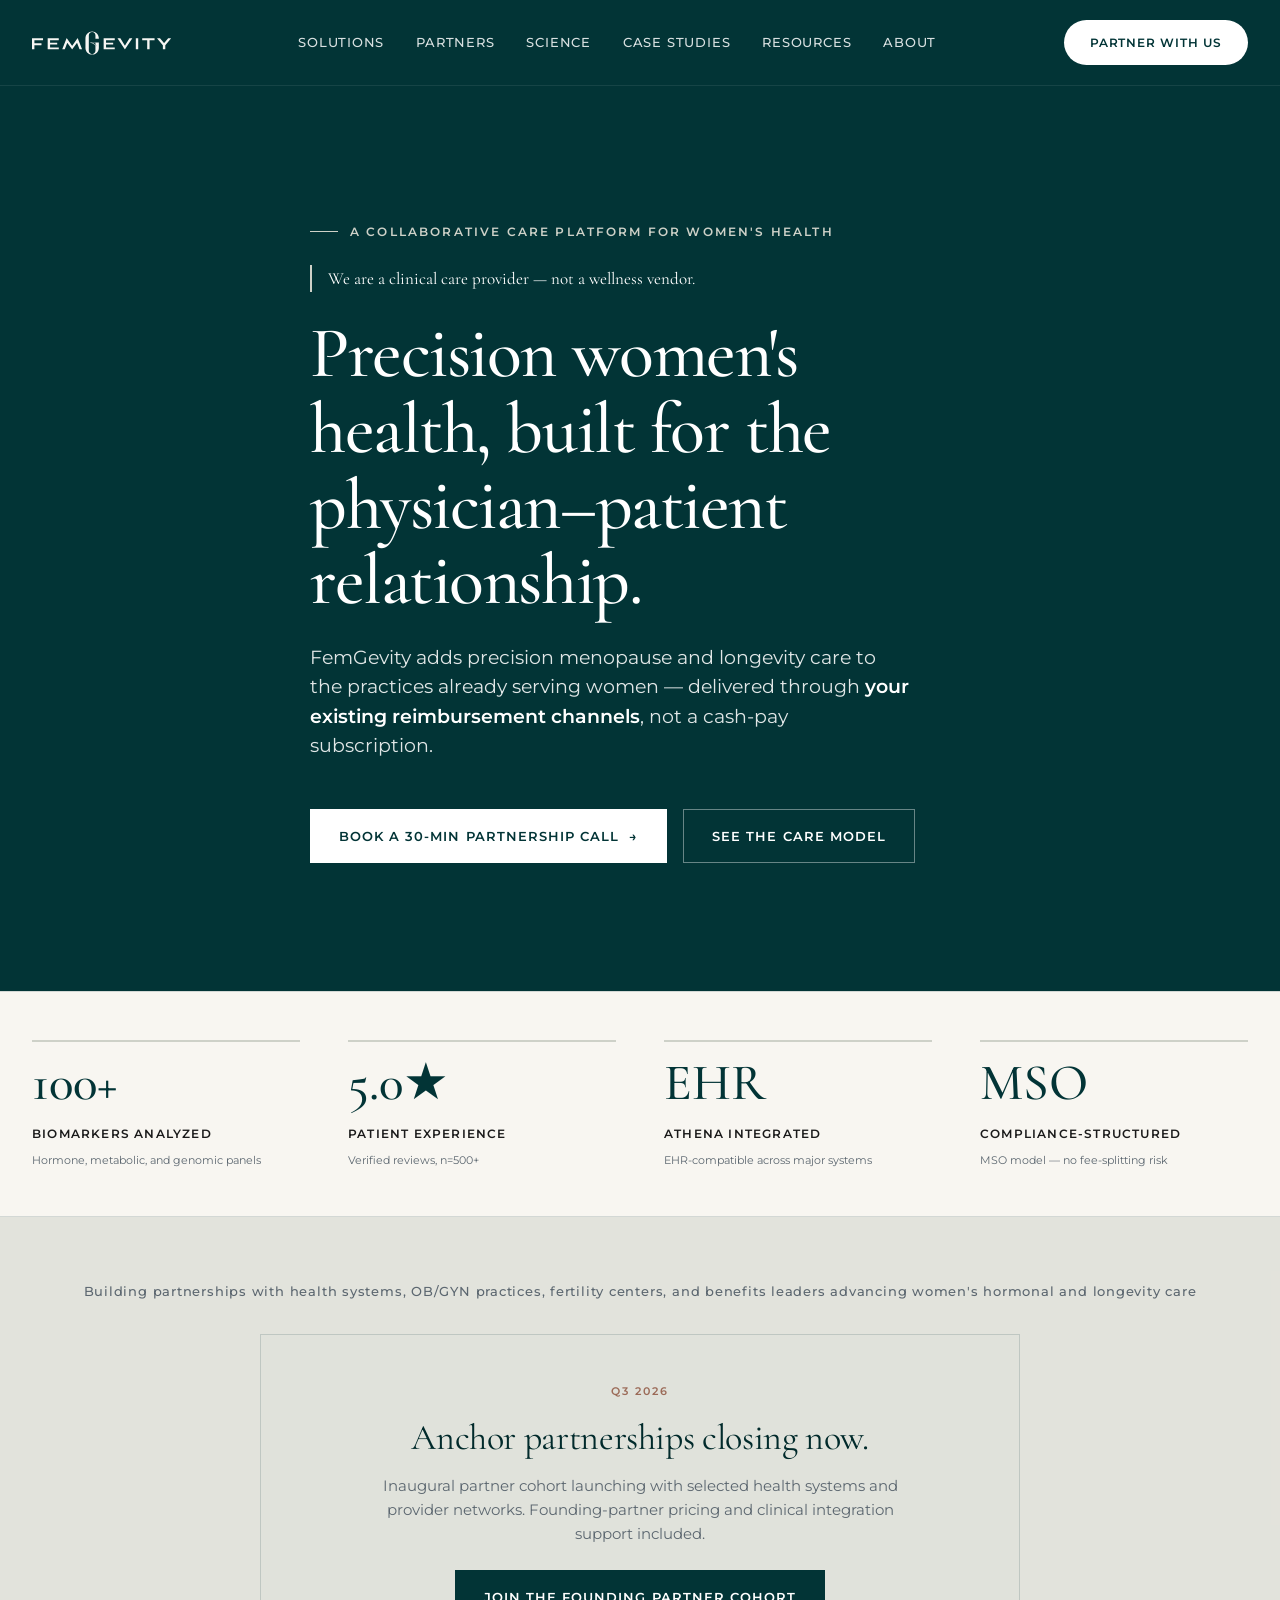
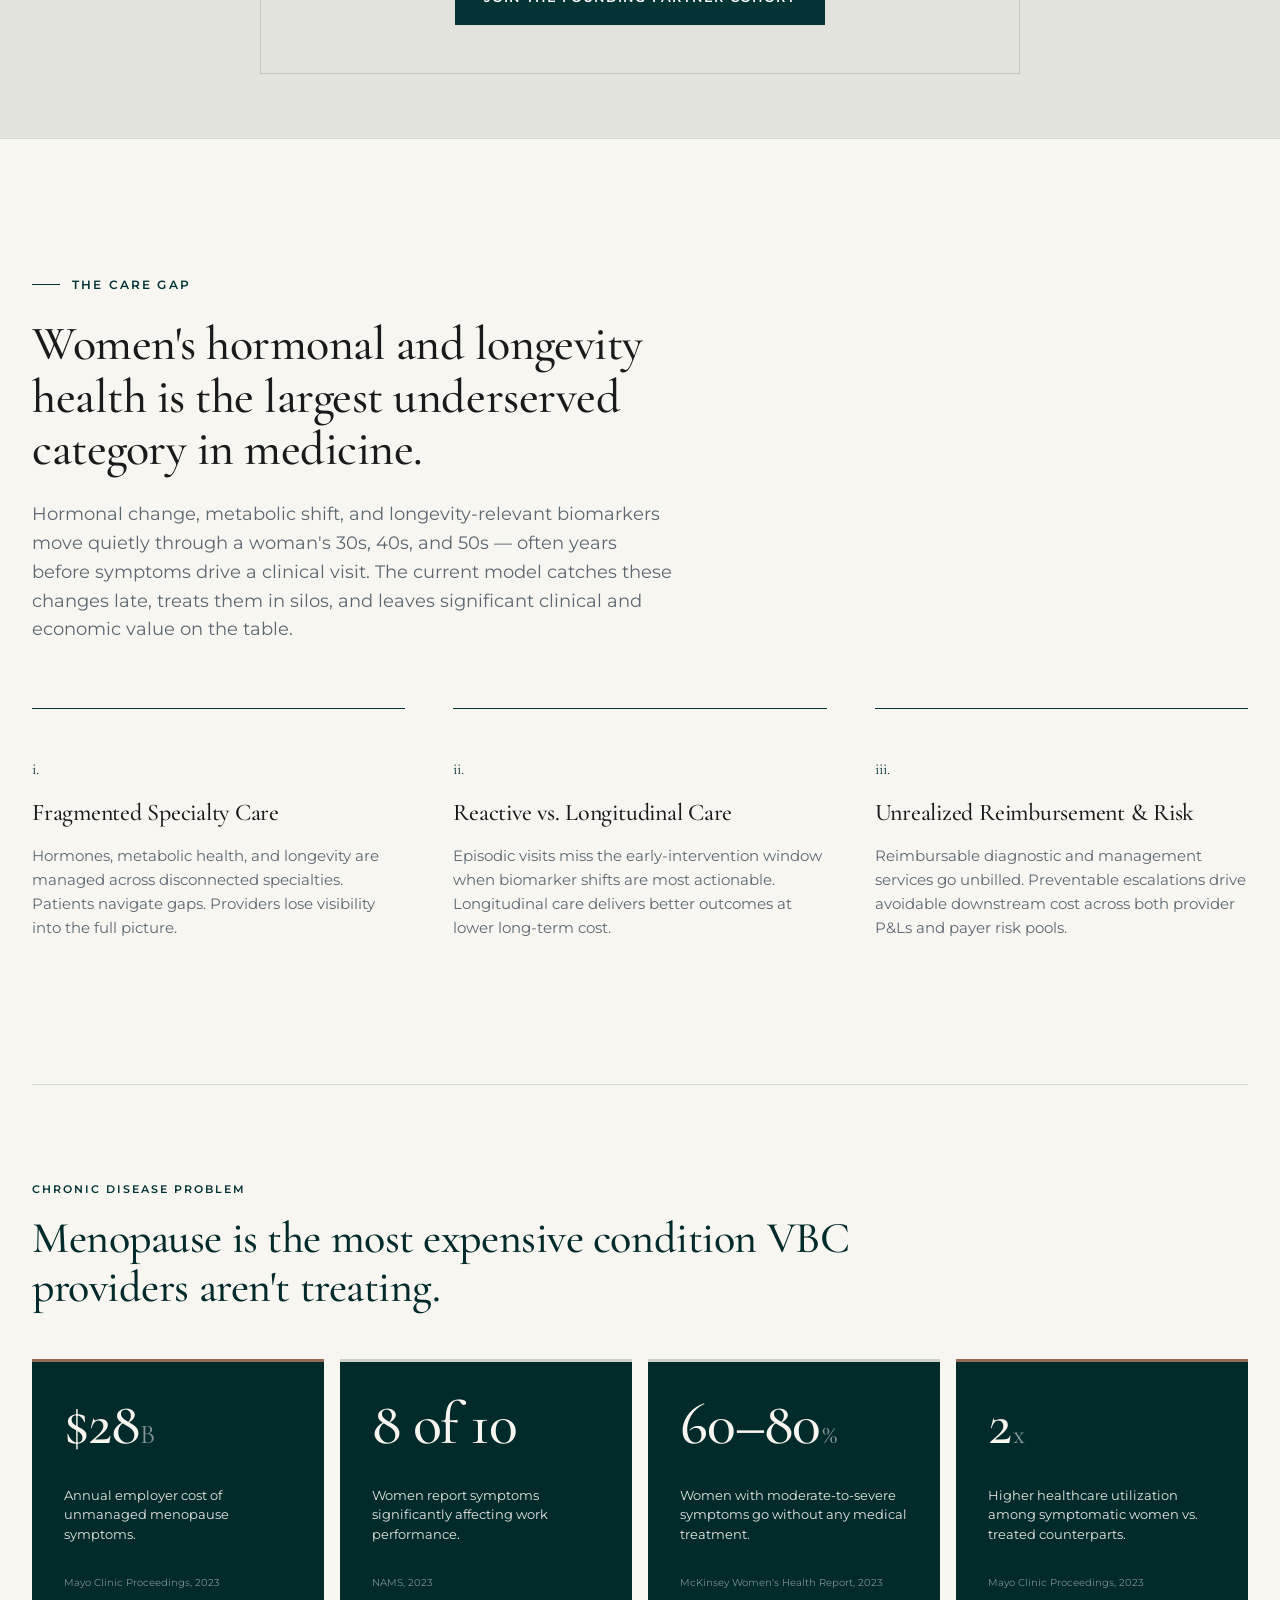
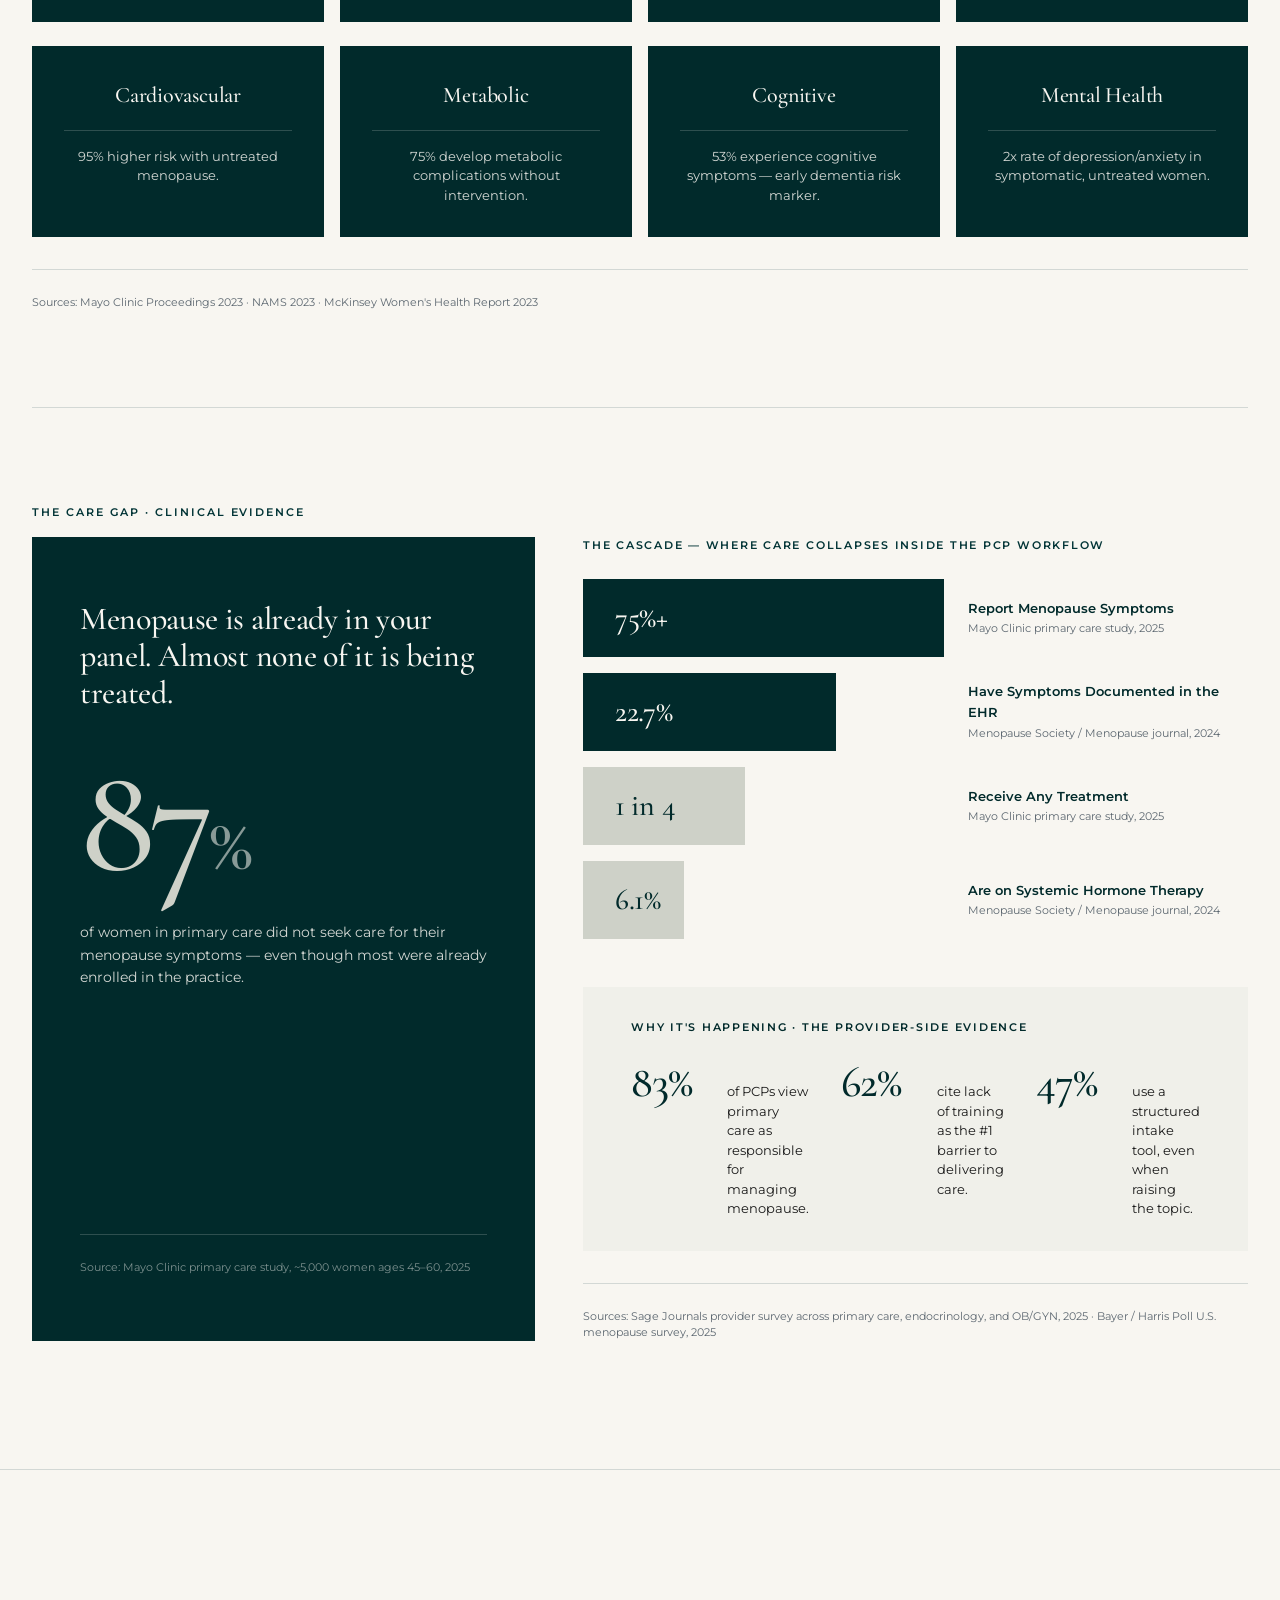
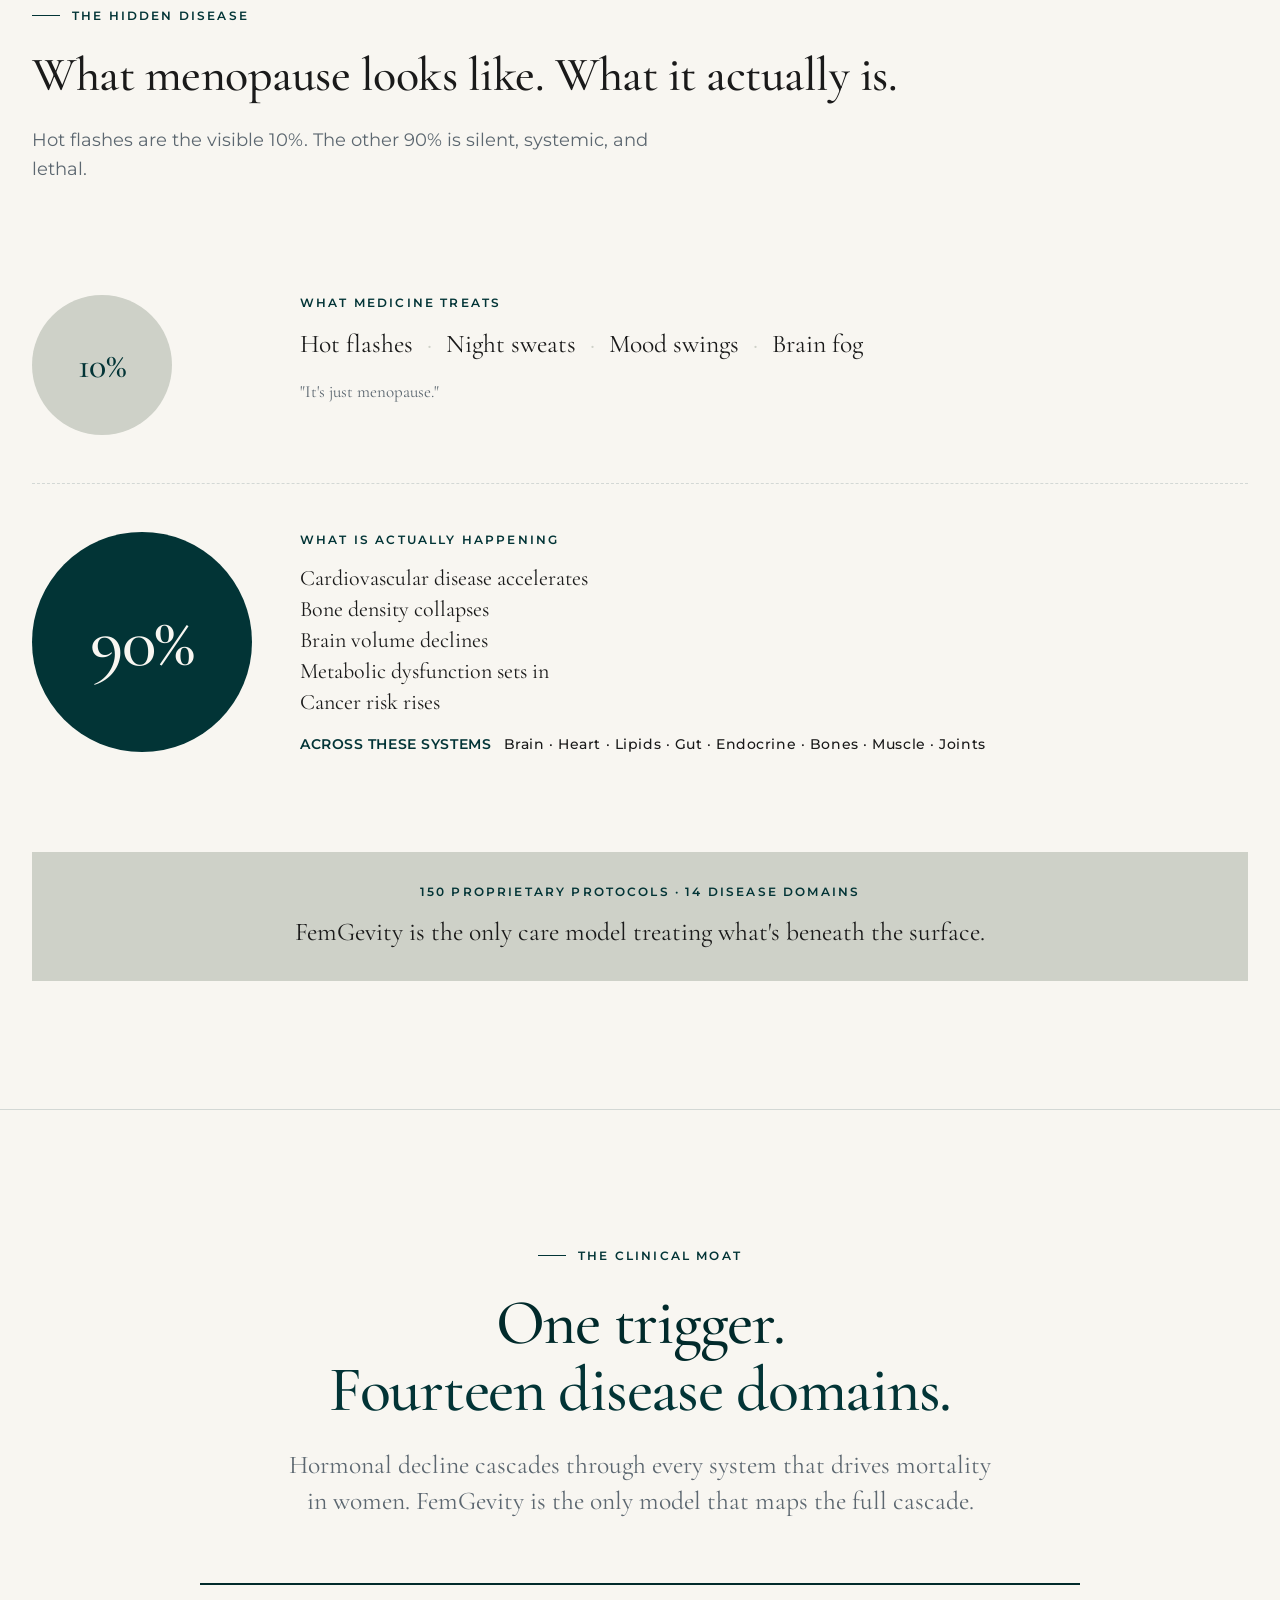
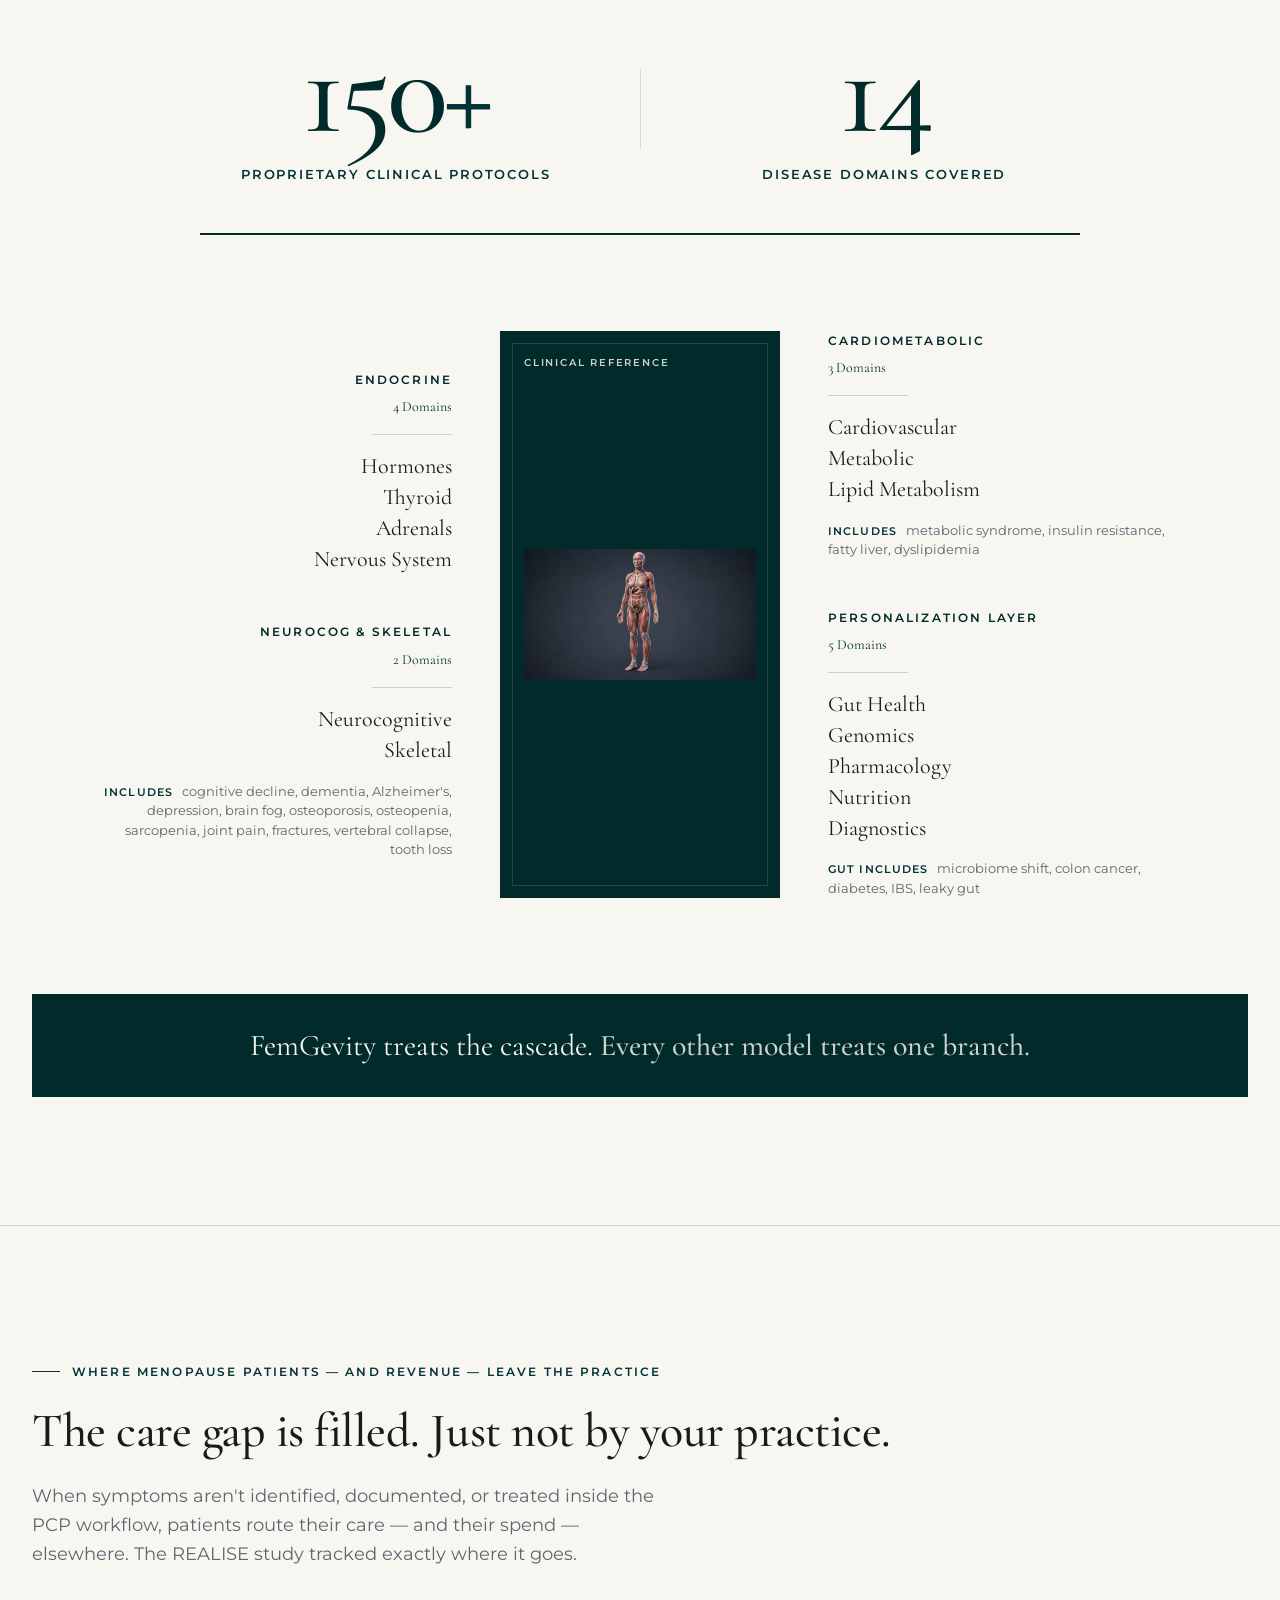
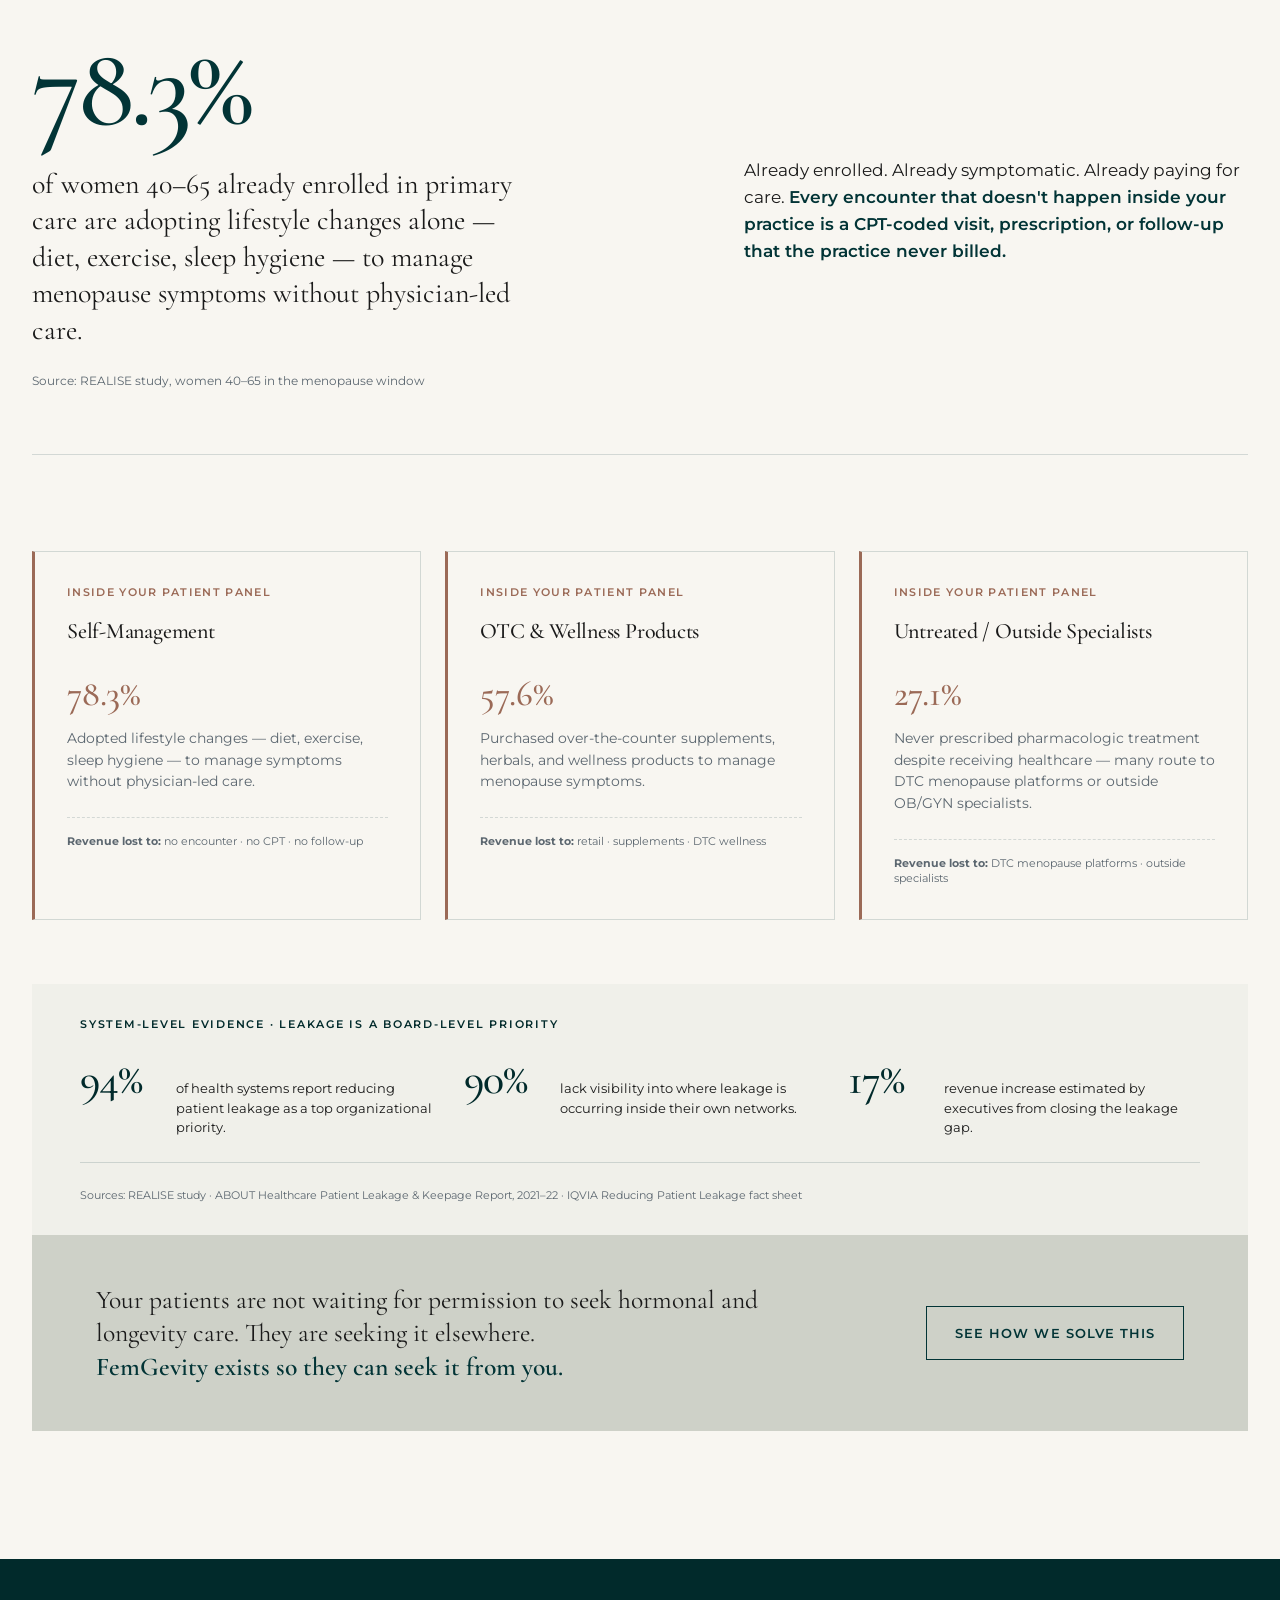
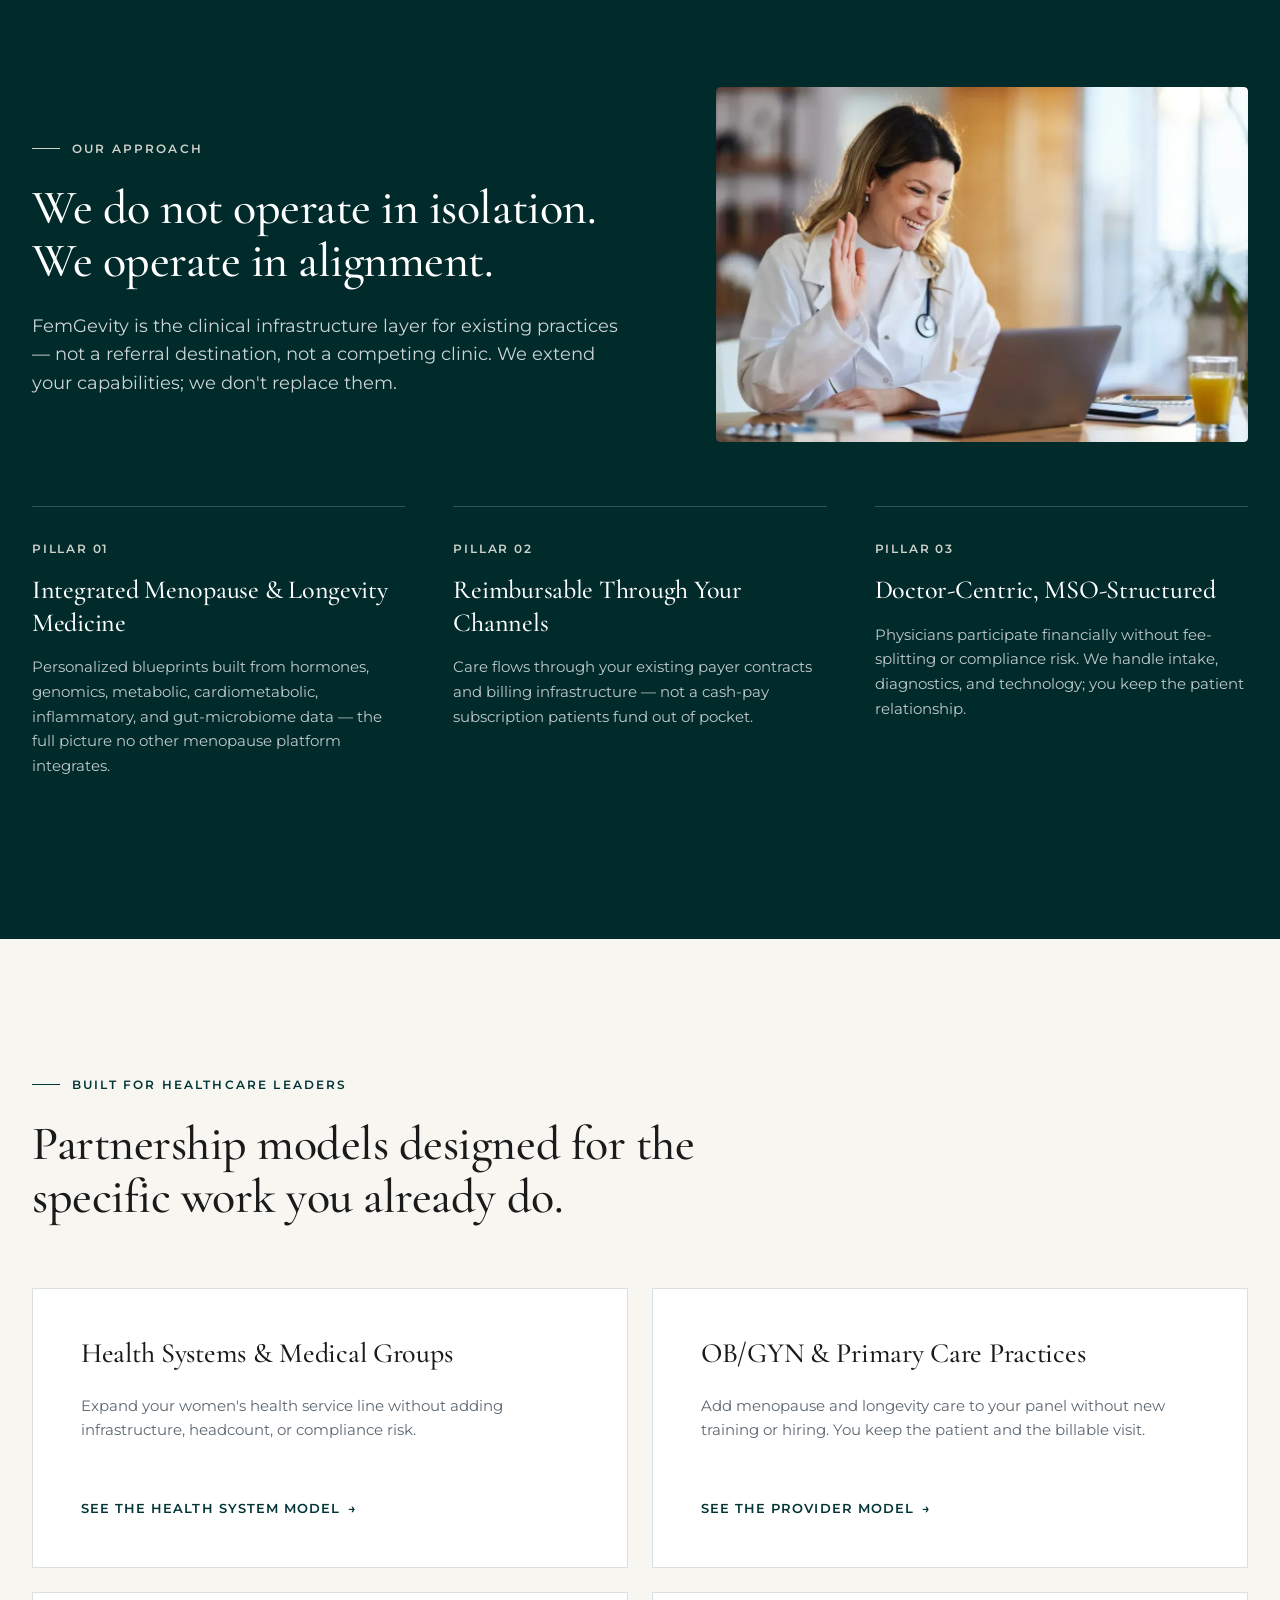
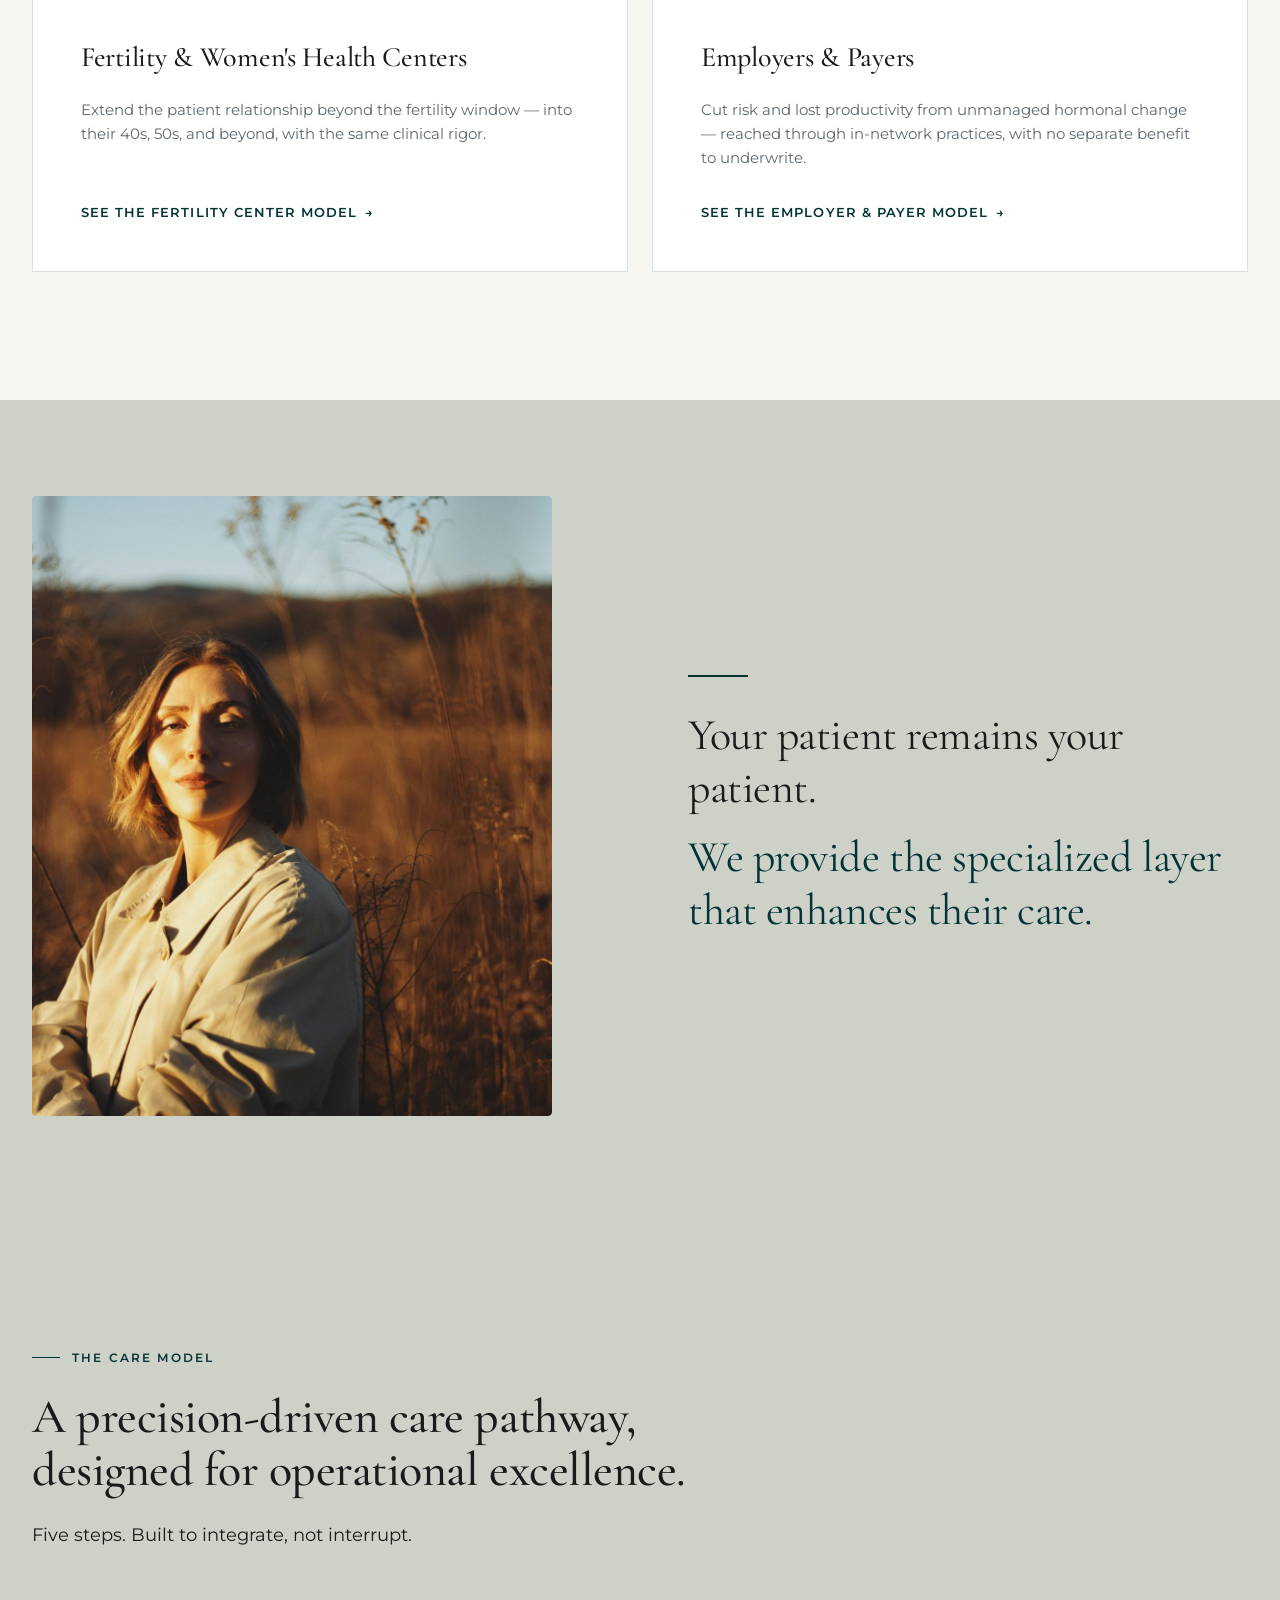
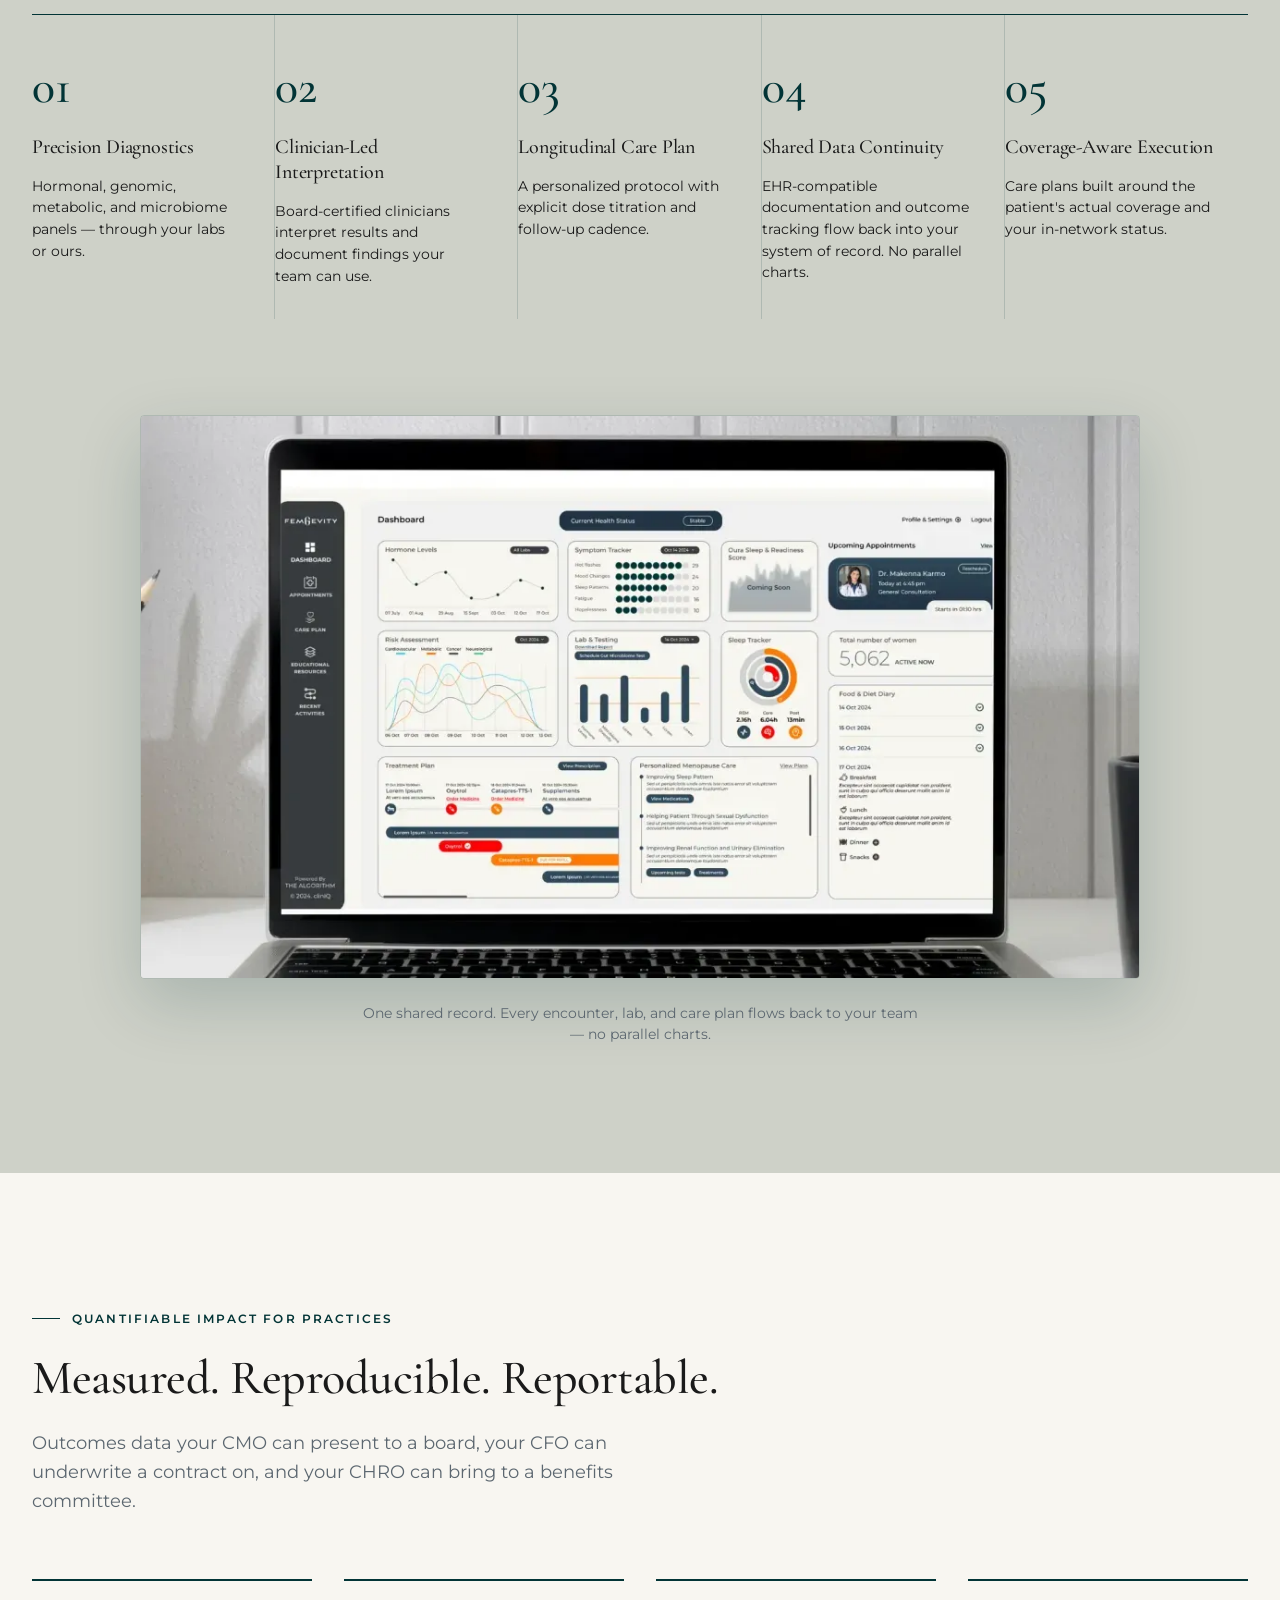
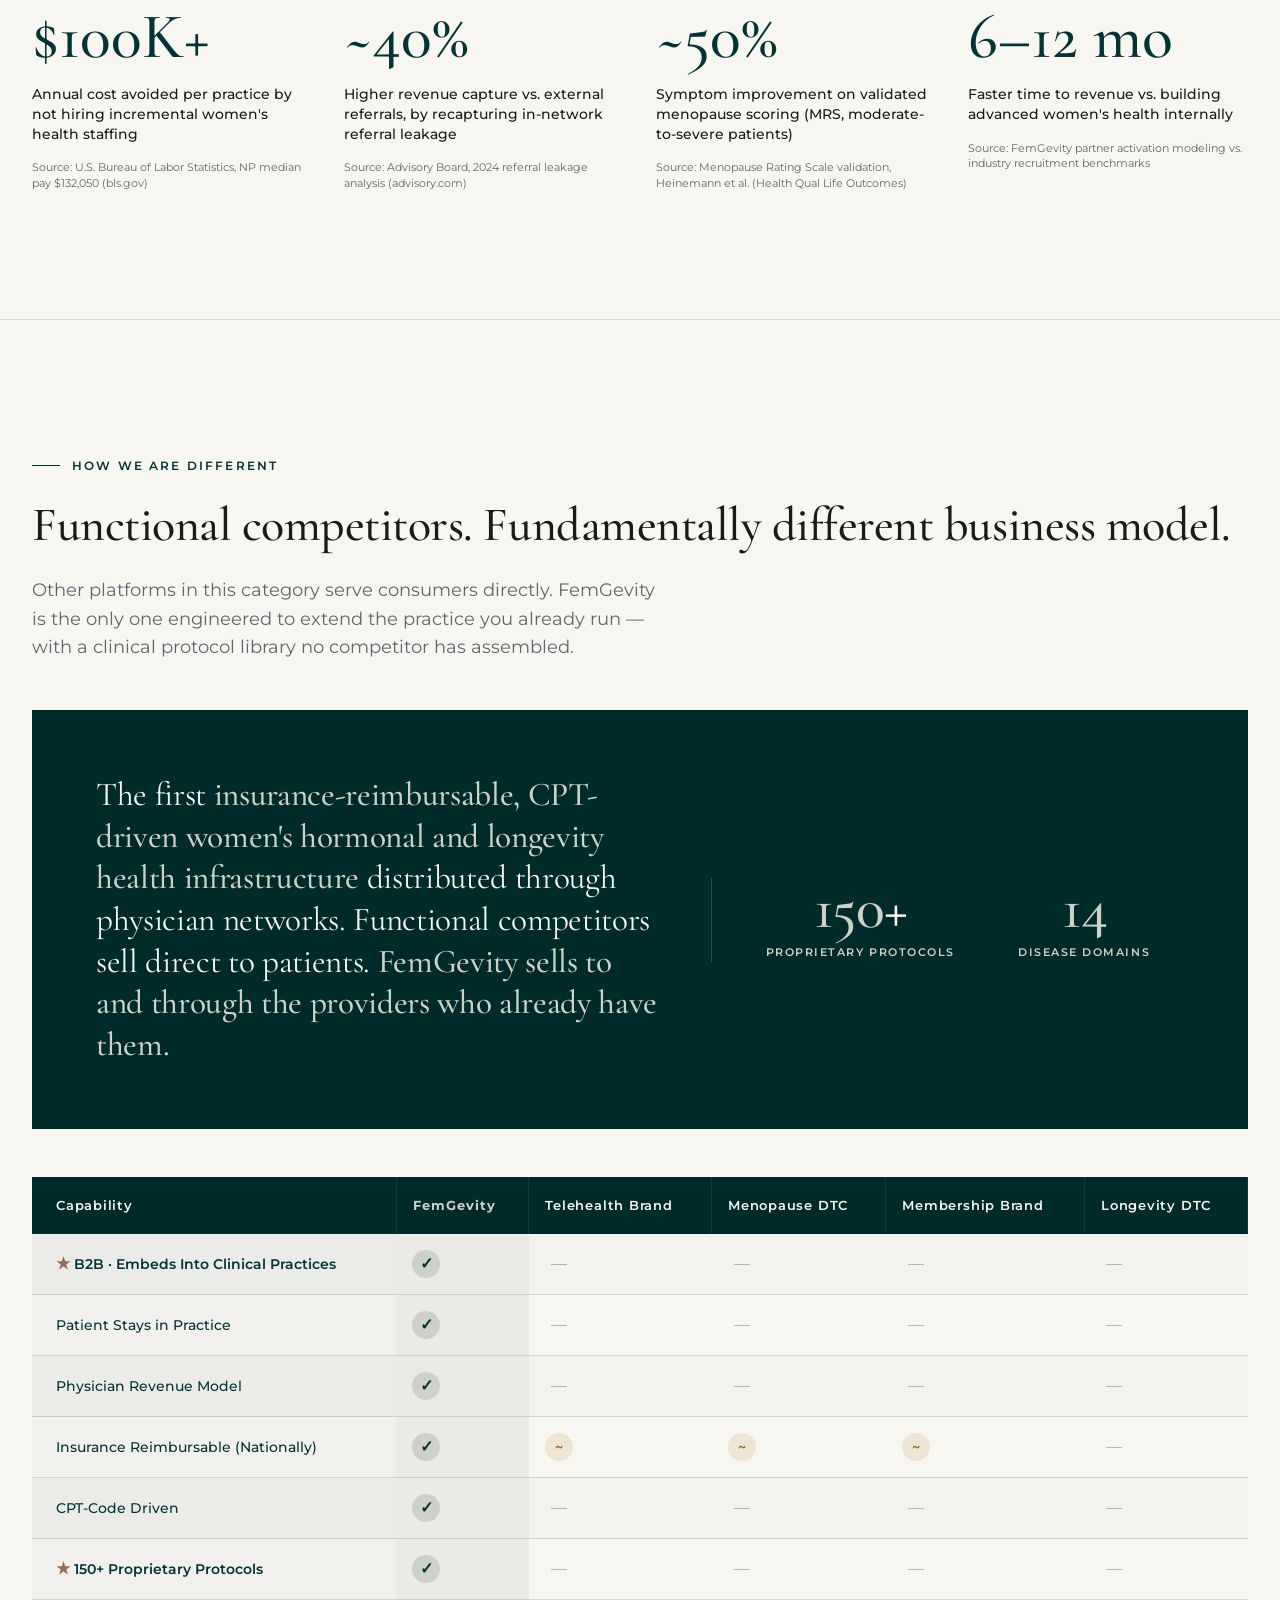
==== commit 1f467953: "Nav: fold Team into About to reduce top-nav bloat (About already targets the Team/Center-of-Excellen" ====
--- a/index.html
+++ b/index.html
@@ -3392,7 +3392,6 @@
       <li><a href="#partners">Partners</a></li>
       <li><a href="#science">Science</a></li>
       <li><a href="#case-studies">Case Studies</a></li>
-      <li><a href="#team">Team</a></li>
       <li><a href="#resources">Resources</a></li>
       <li><a href="#about">About</a></li>
     </ul>
@@ -3415,7 +3414,6 @@
       <li><a href="#partners">Partners</a></li>
       <li><a href="#science">Science</a></li>
       <li><a href="#case-studies">Case Studies</a></li>
-      <li><a href="#team">Team</a></li>
       <li><a href="#resources">Resources</a></li>
       <li><a href="#about">About</a></li>
     </ul>
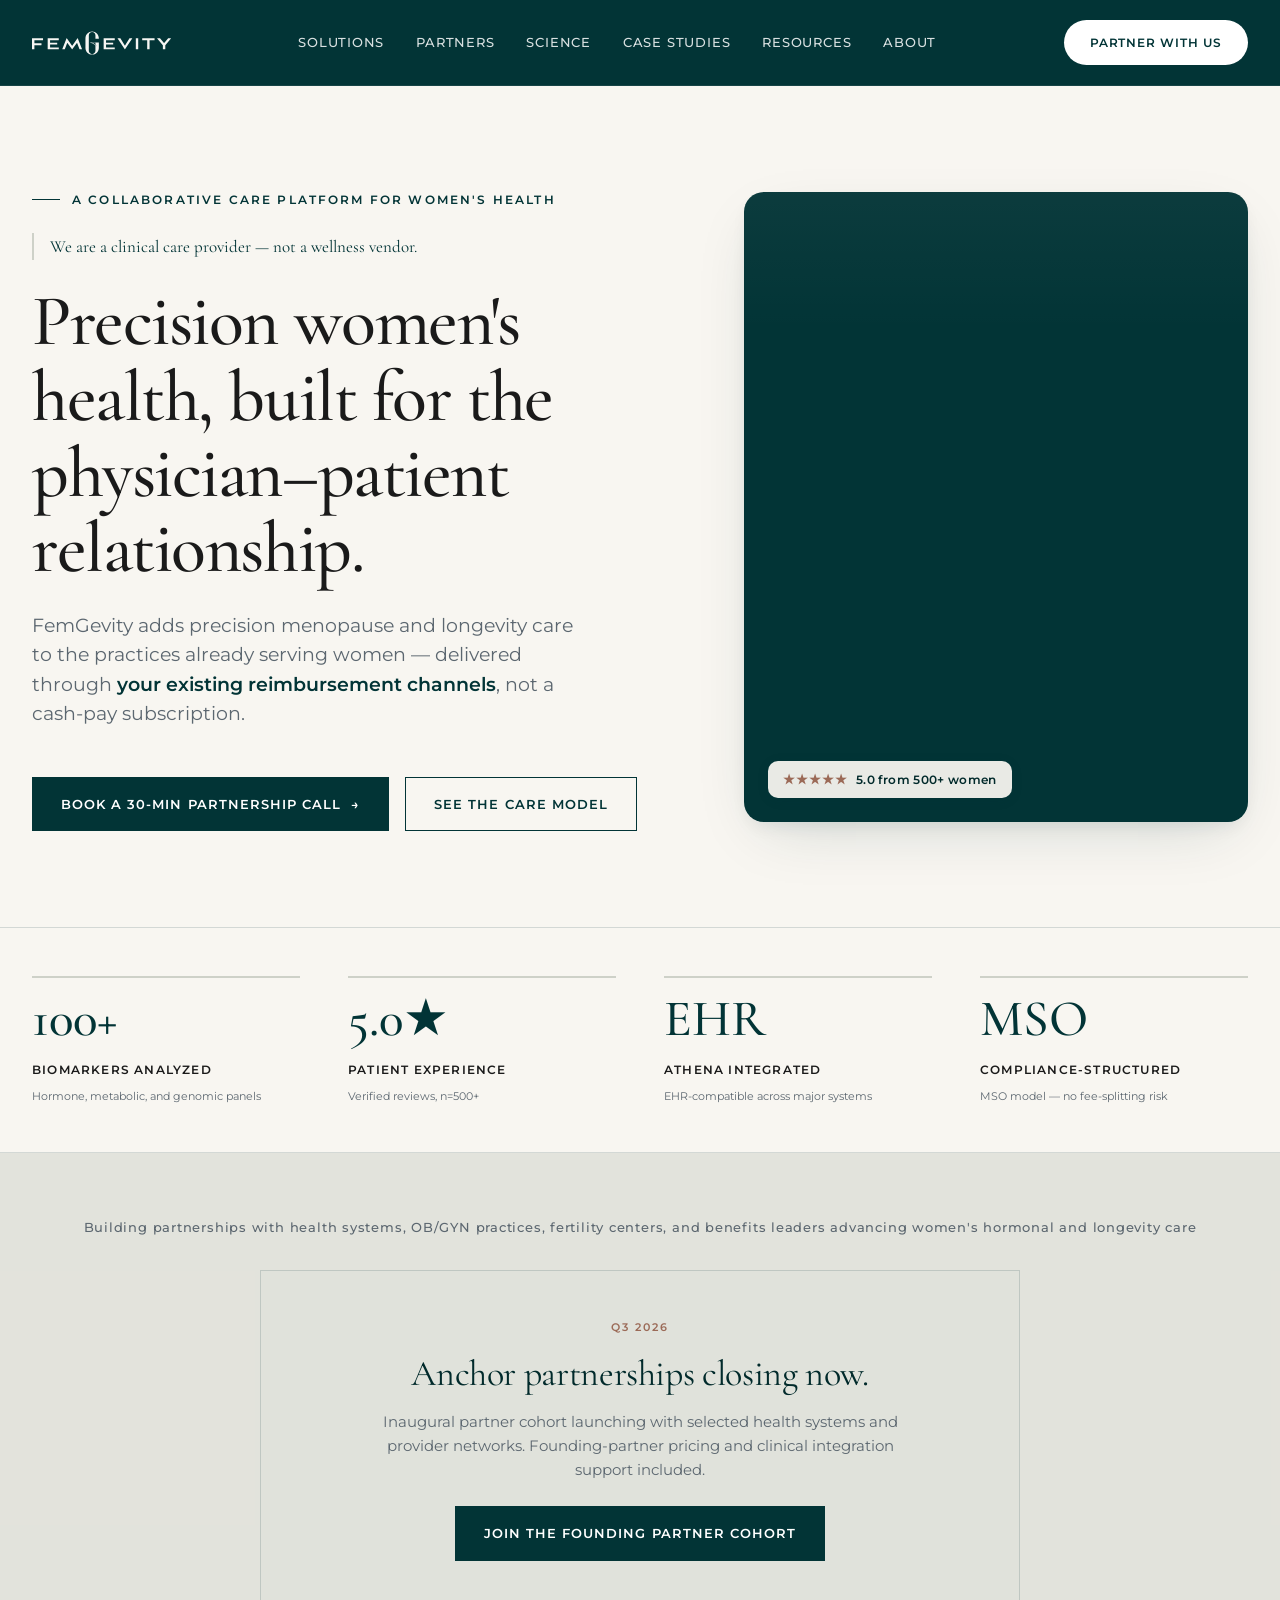
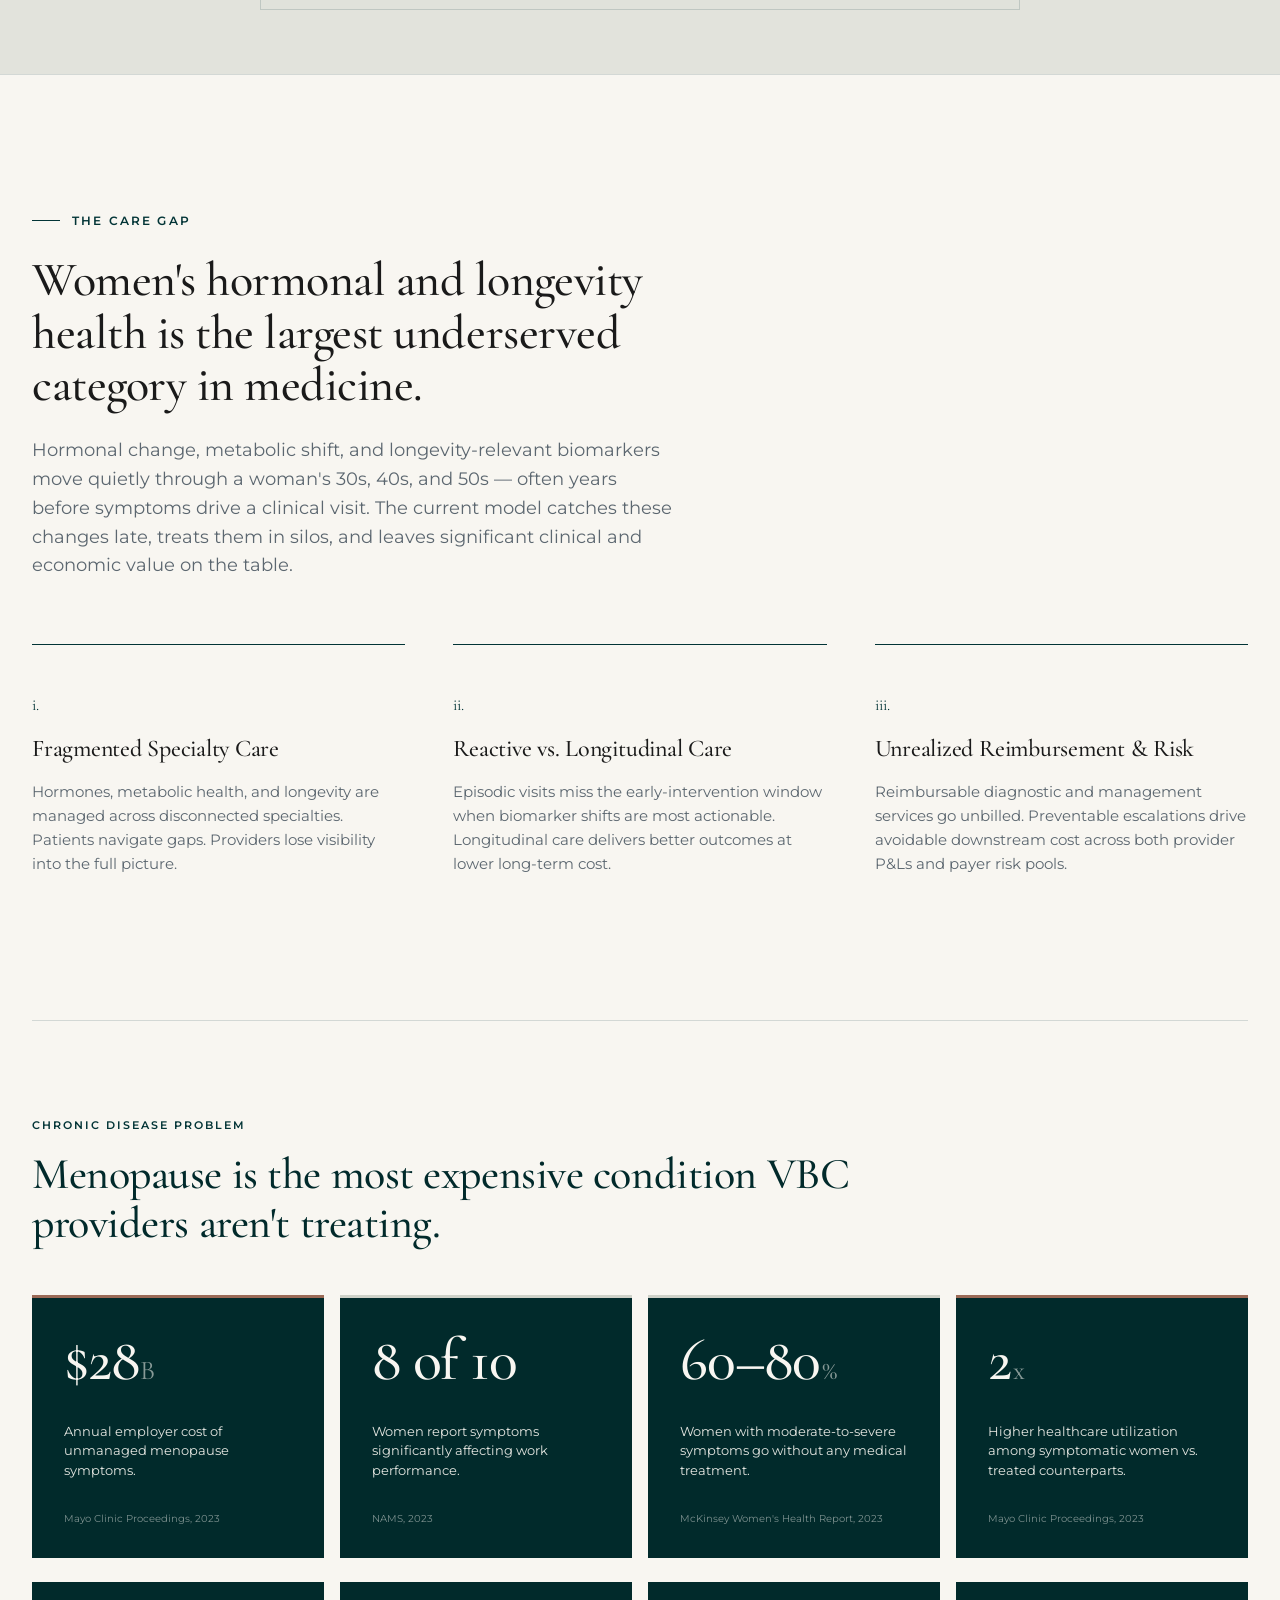
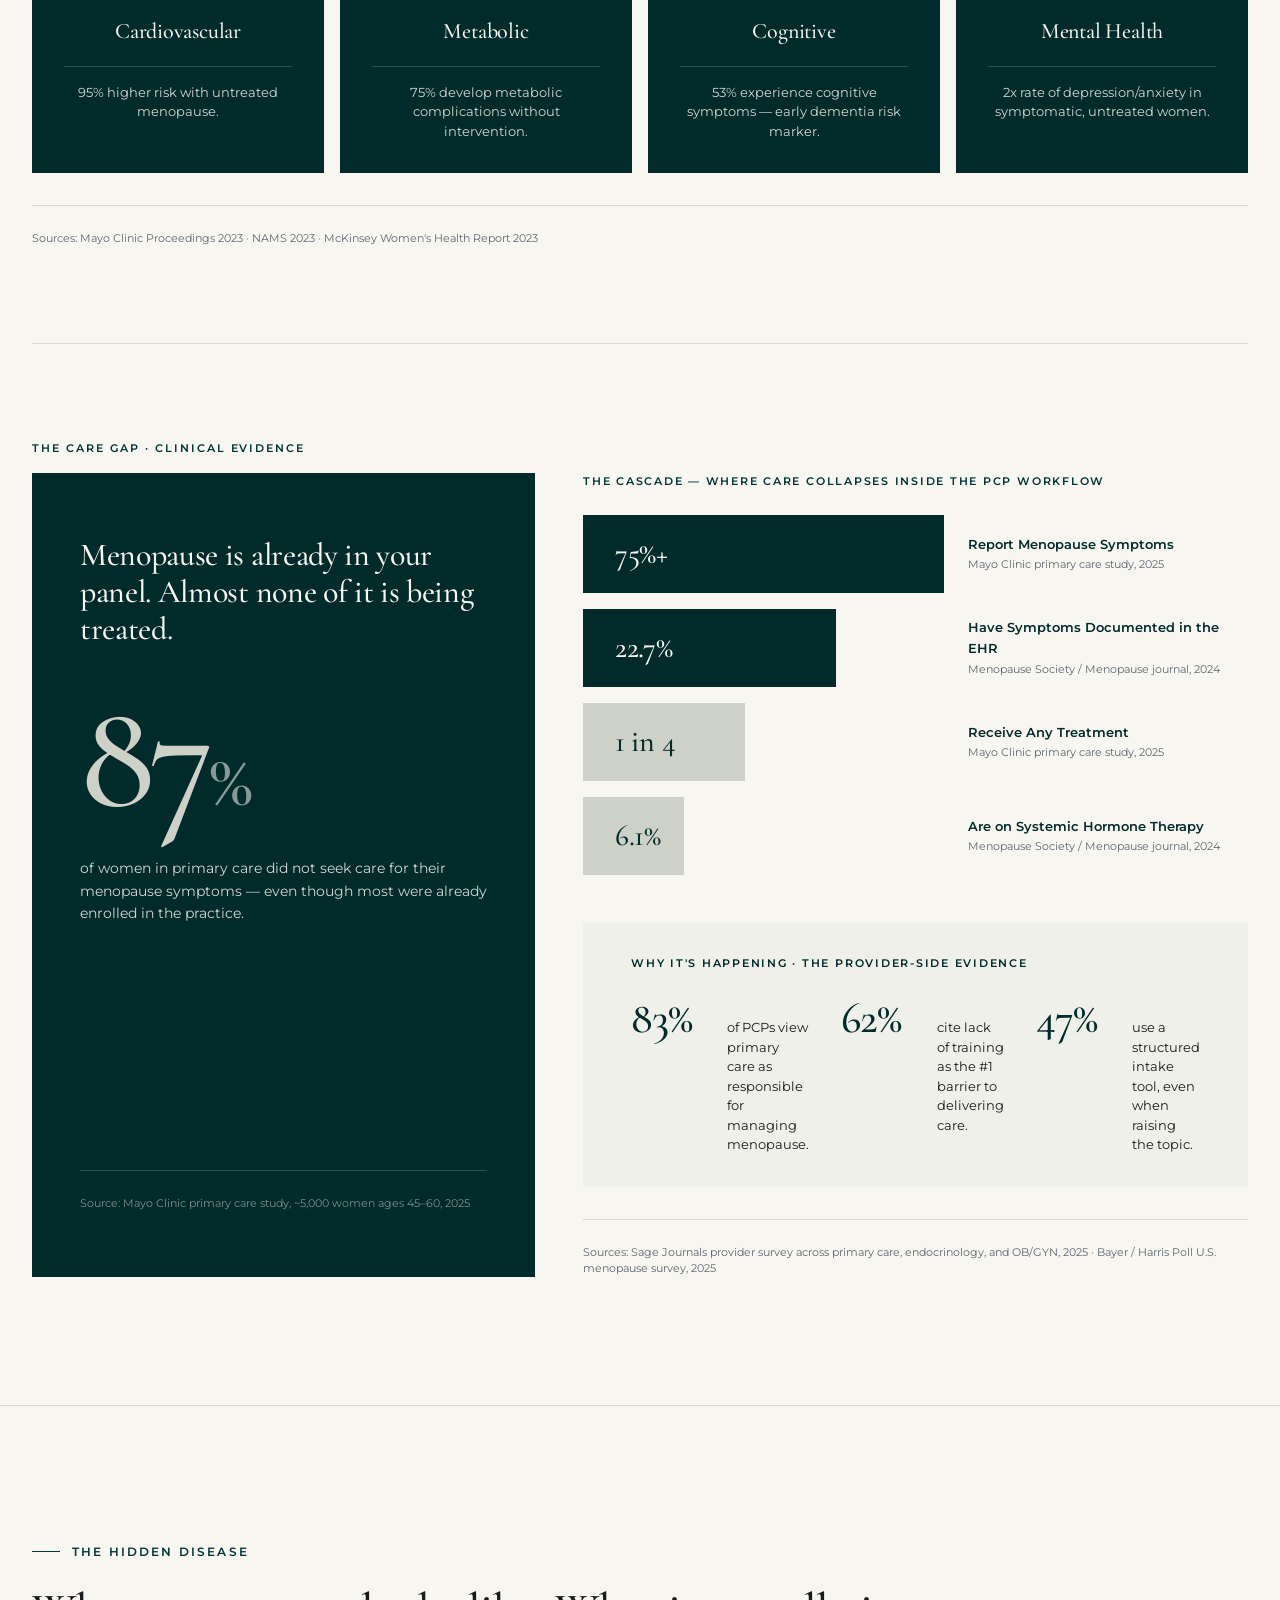
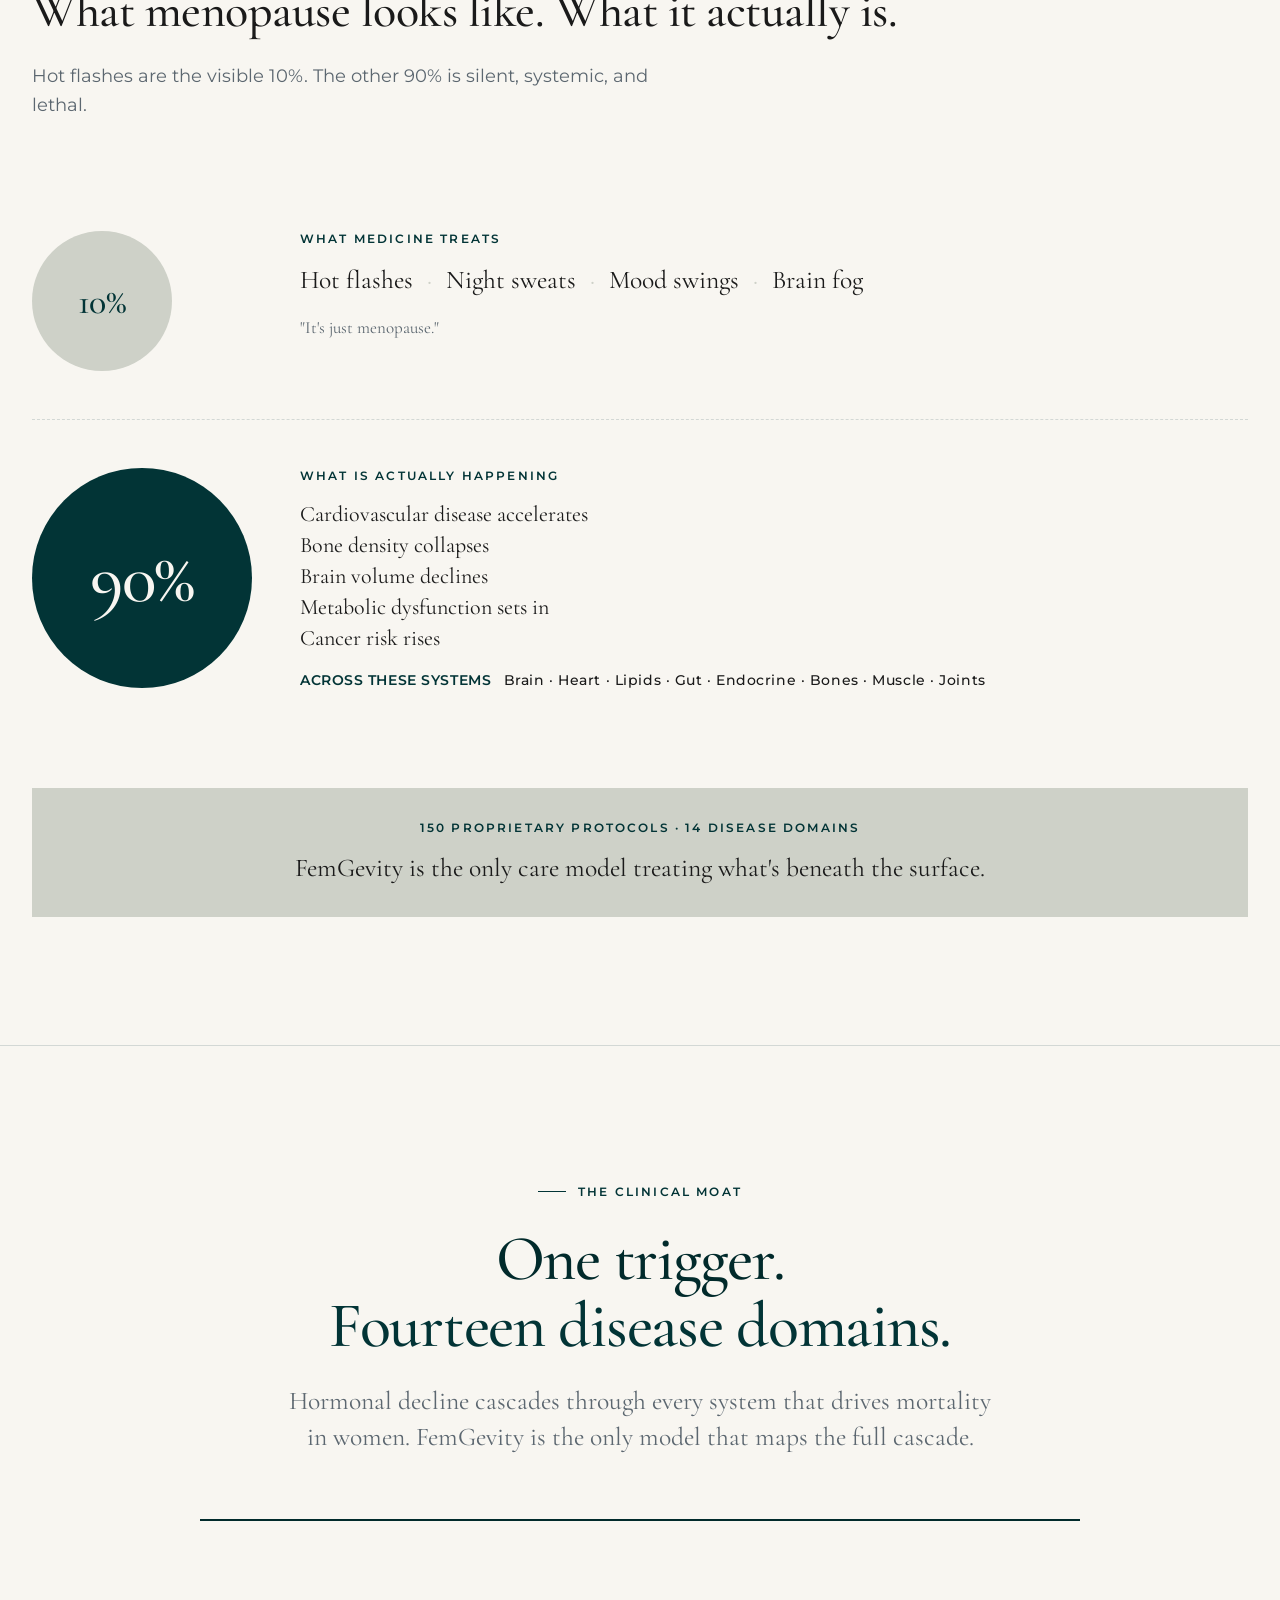
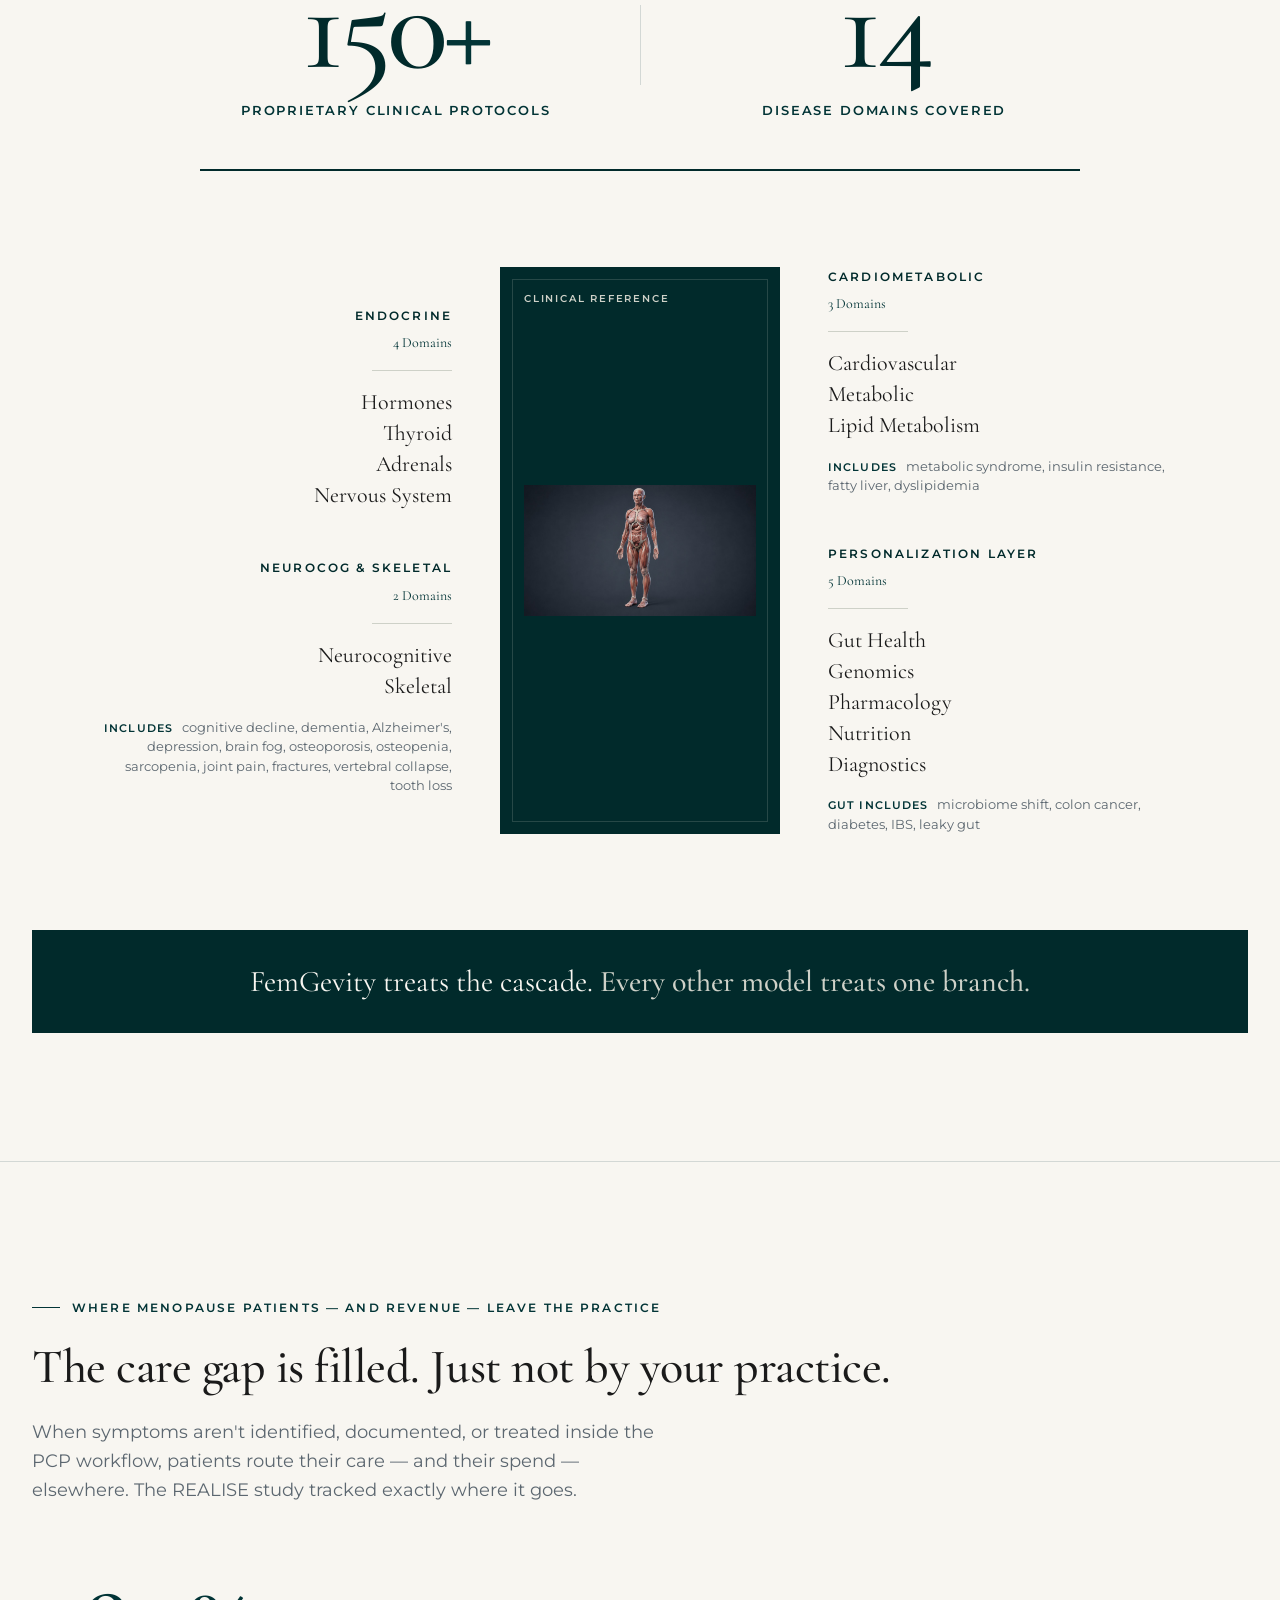
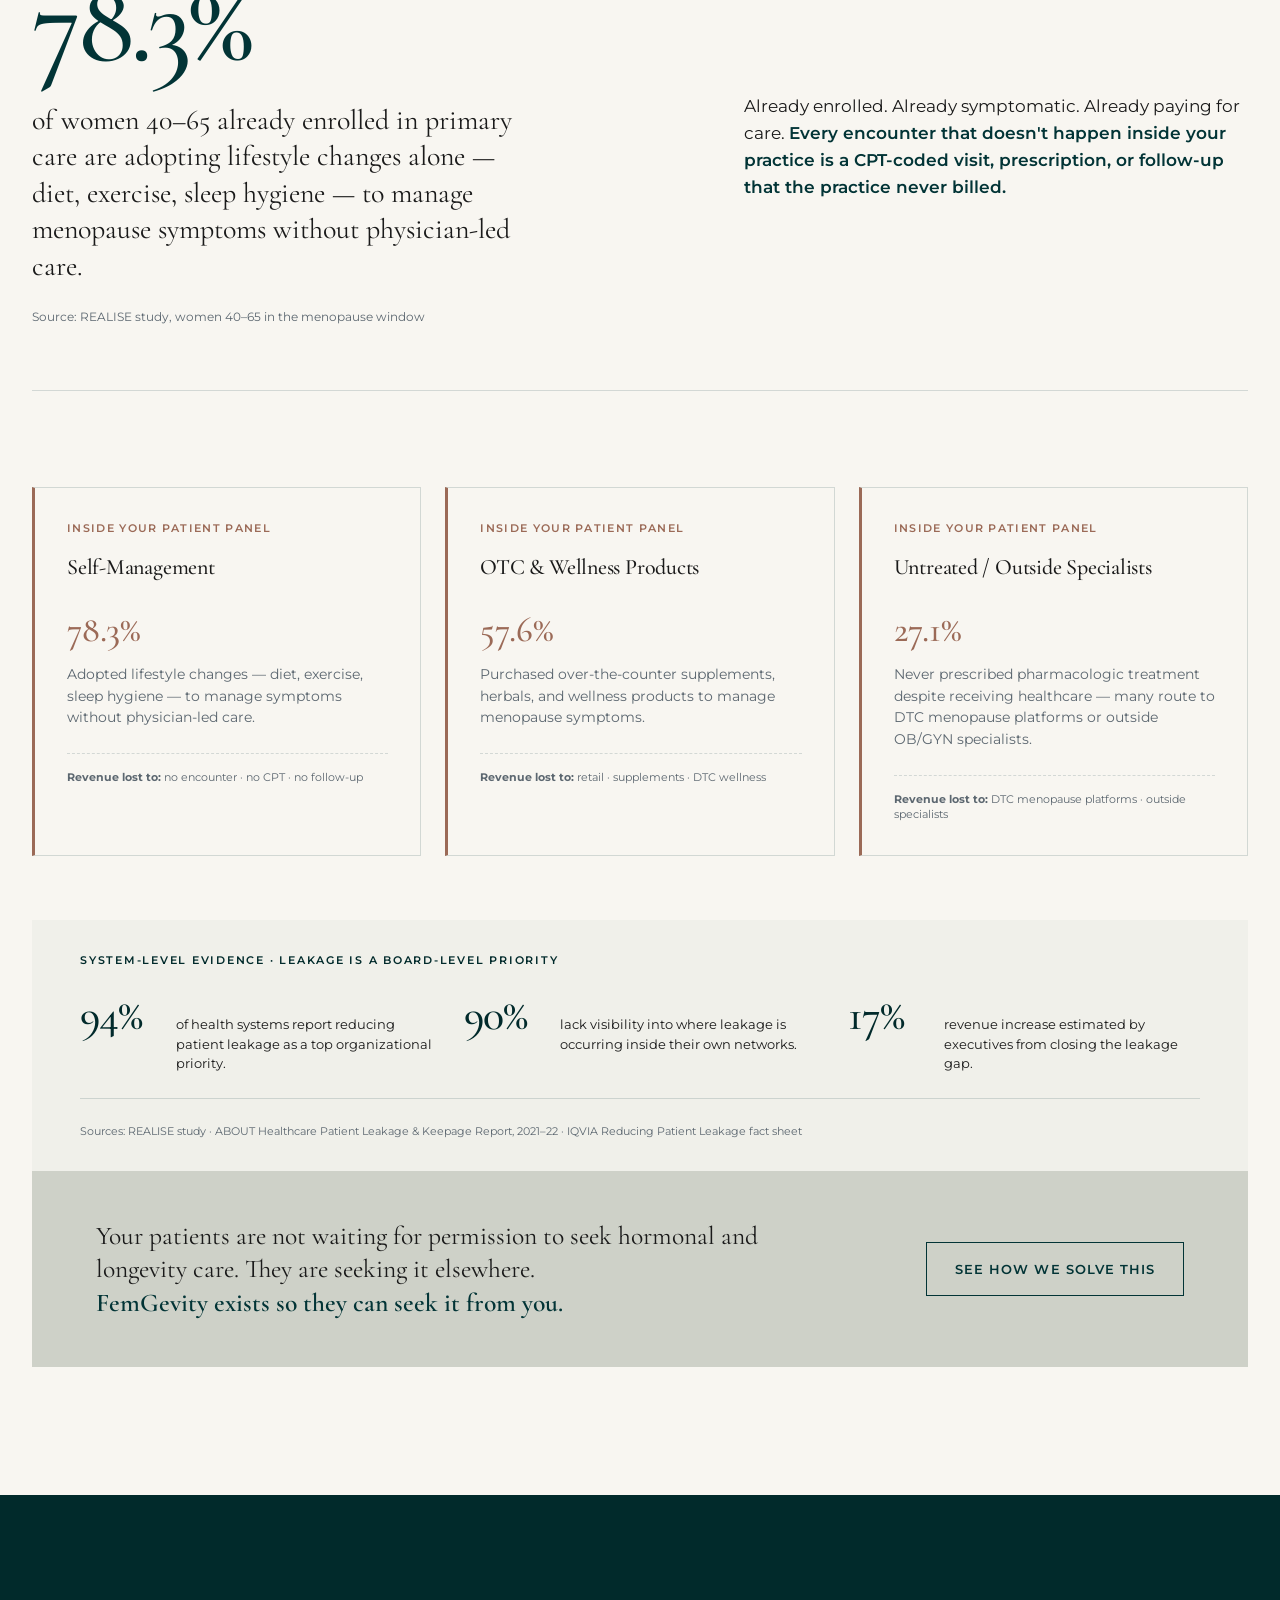
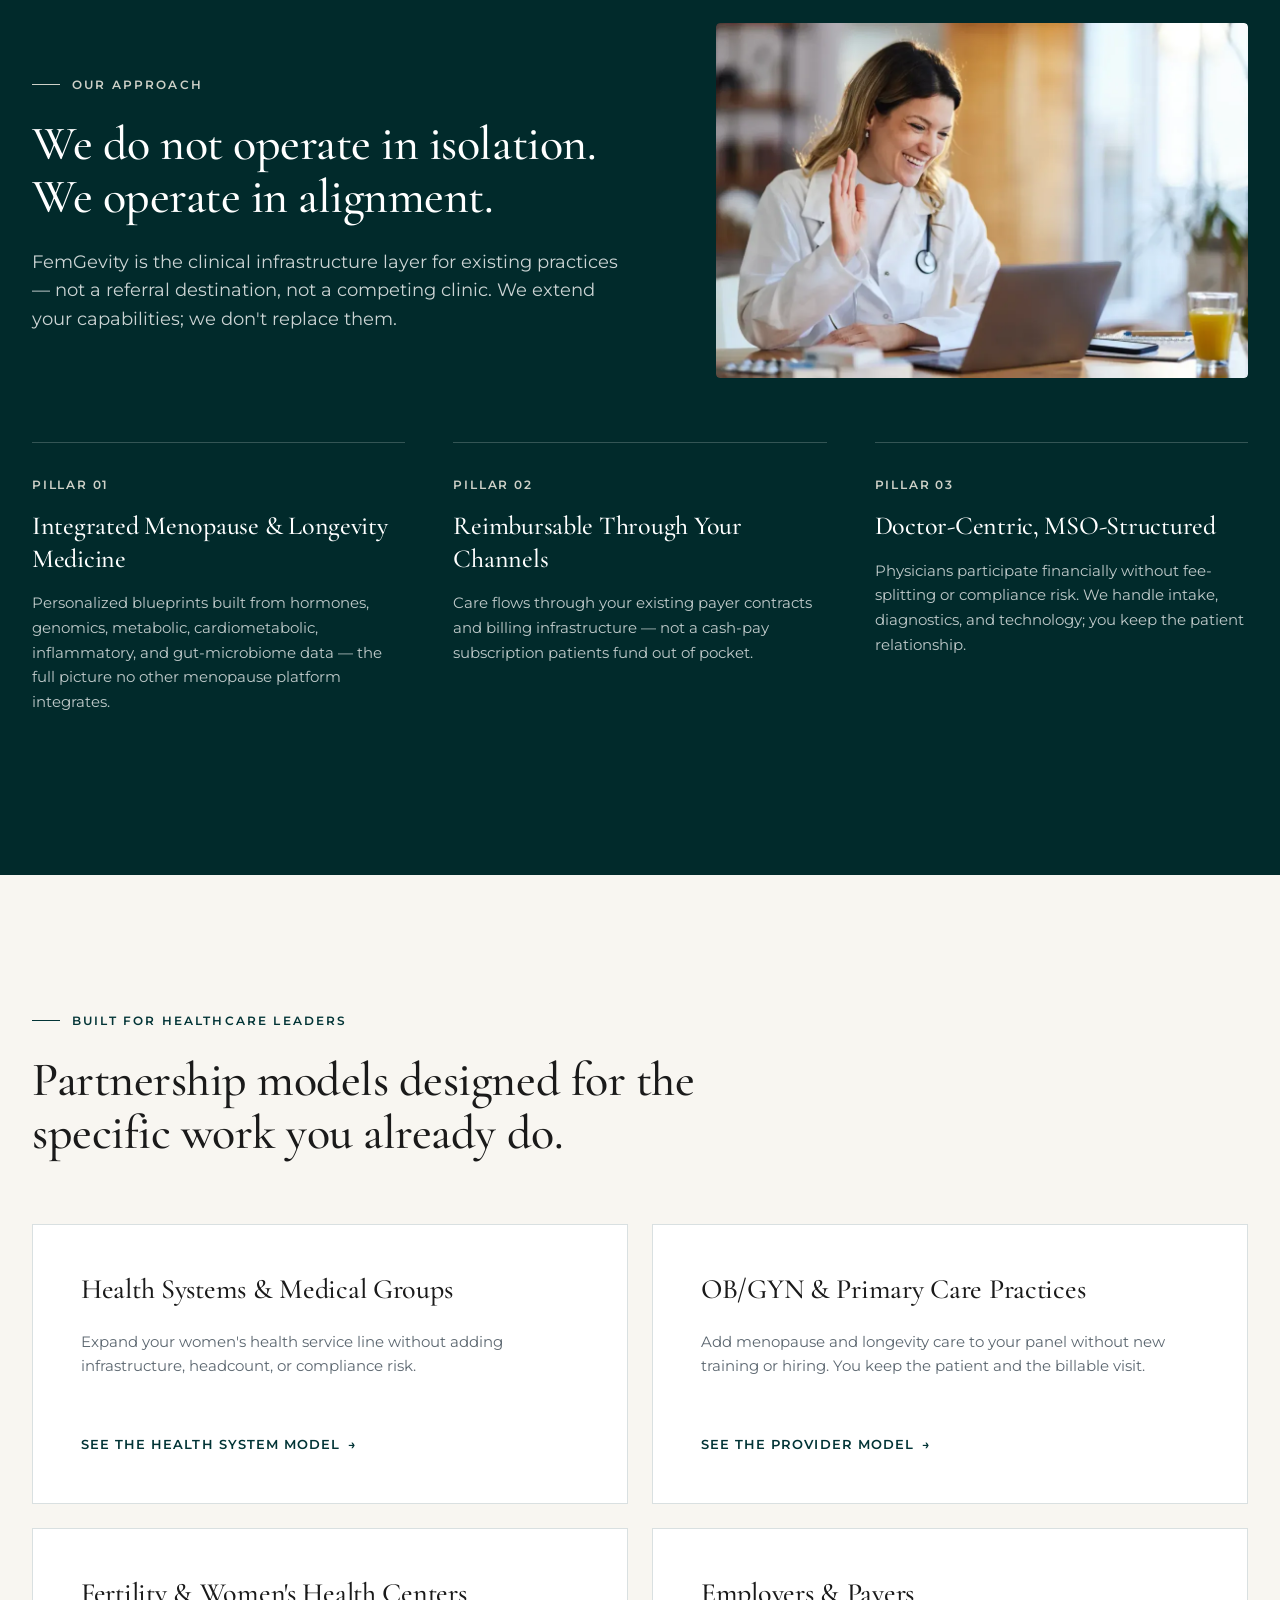
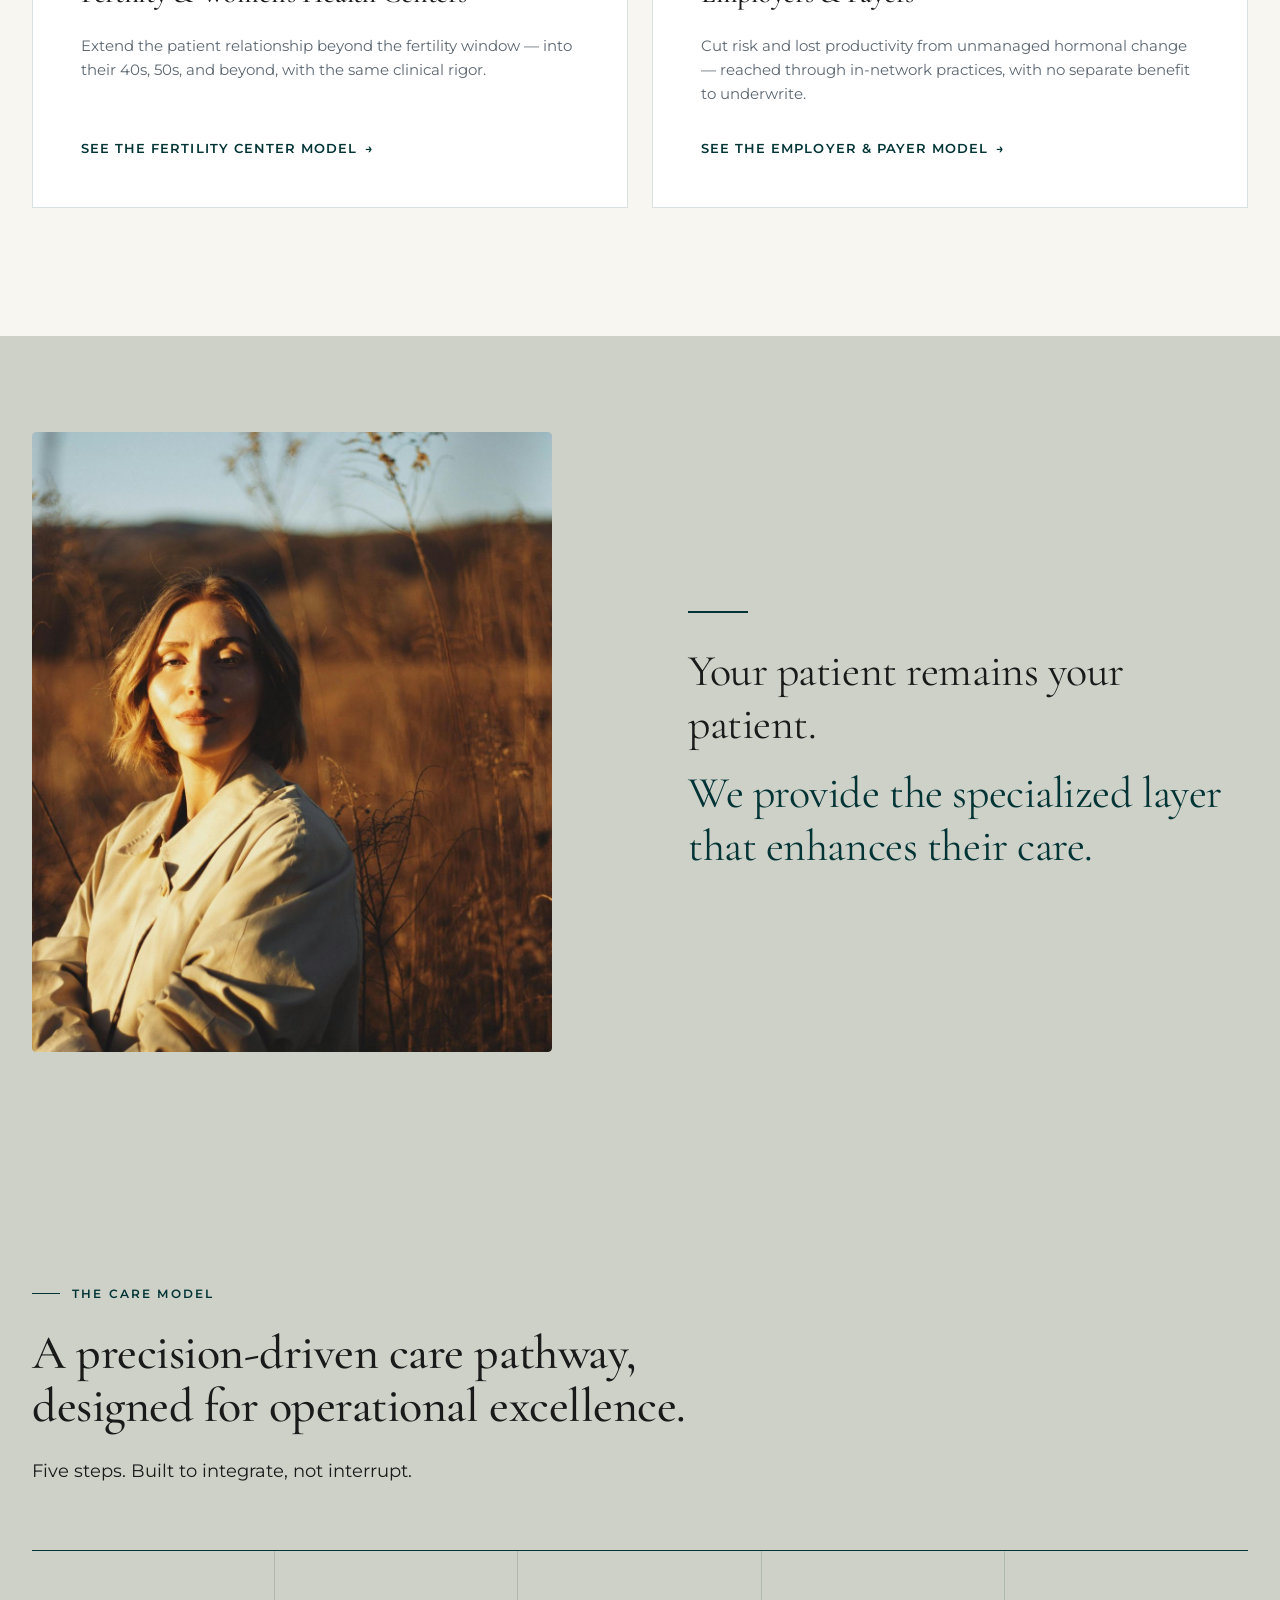
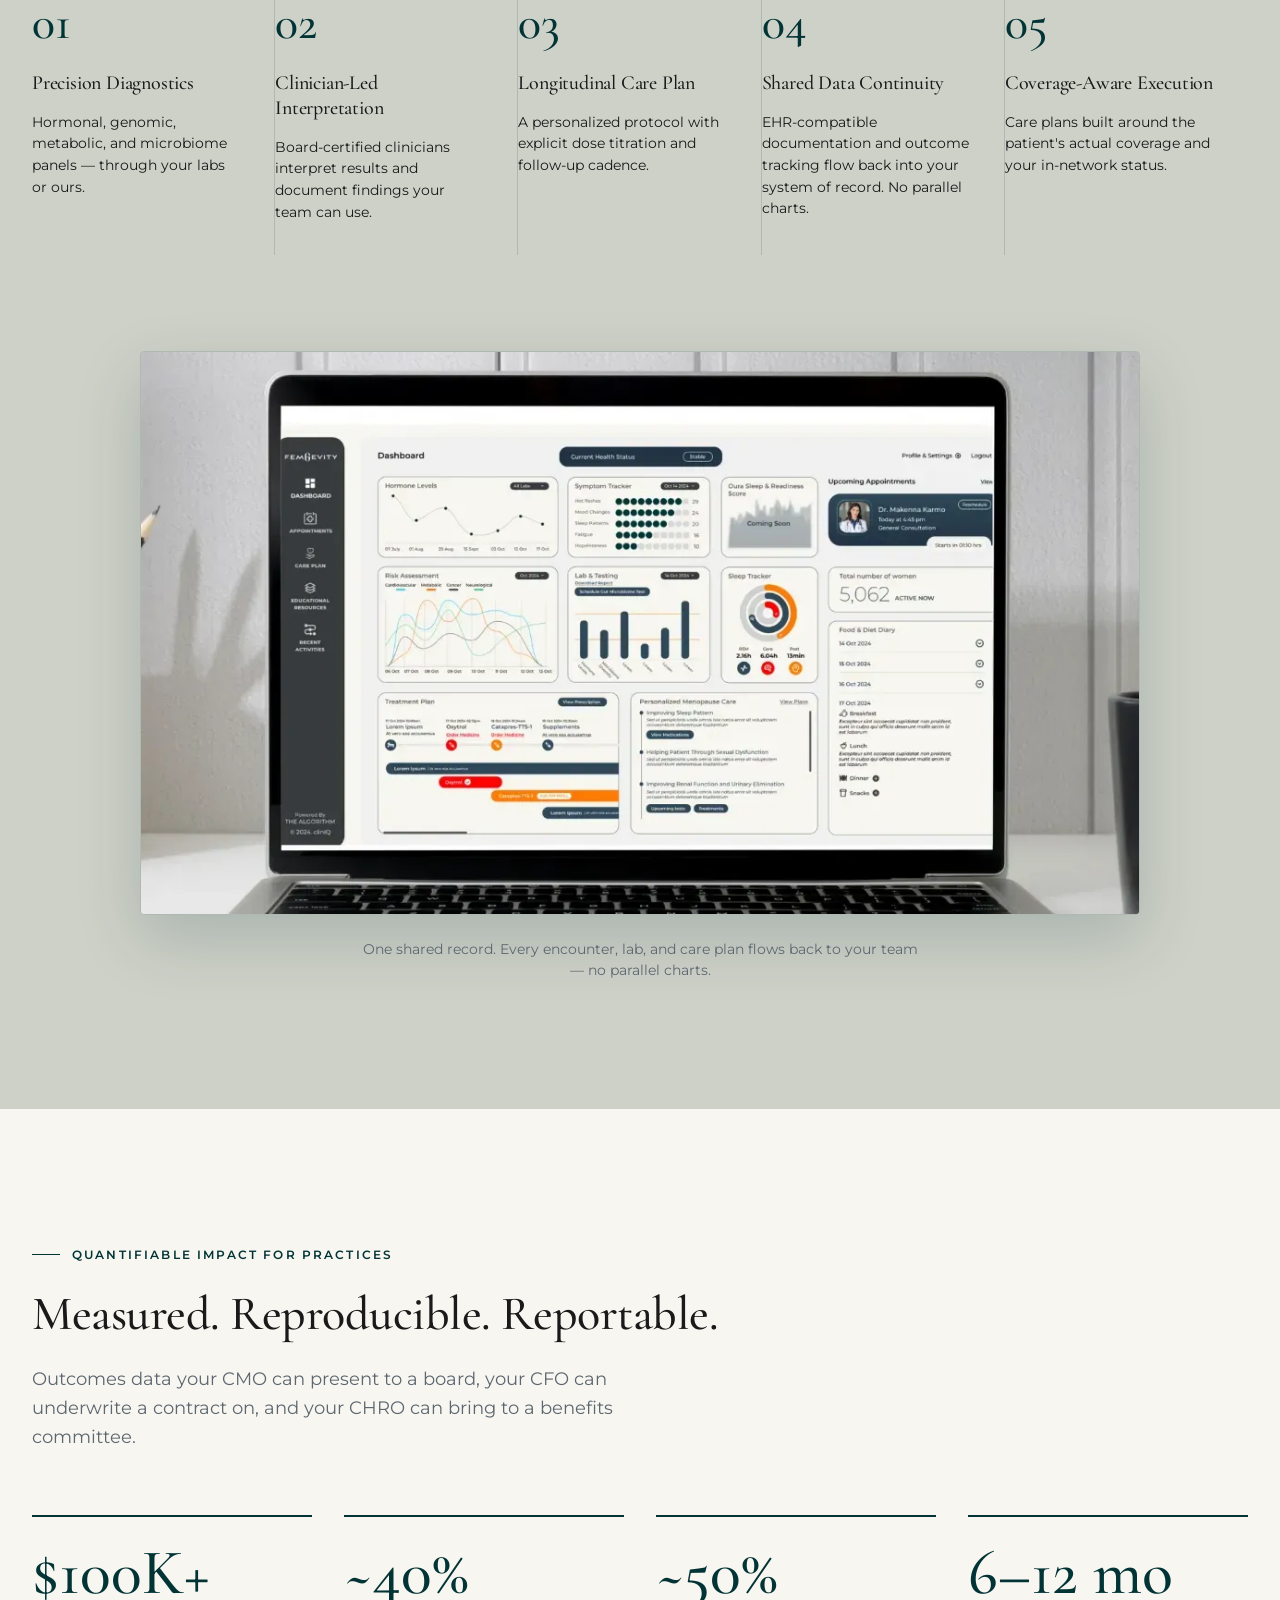
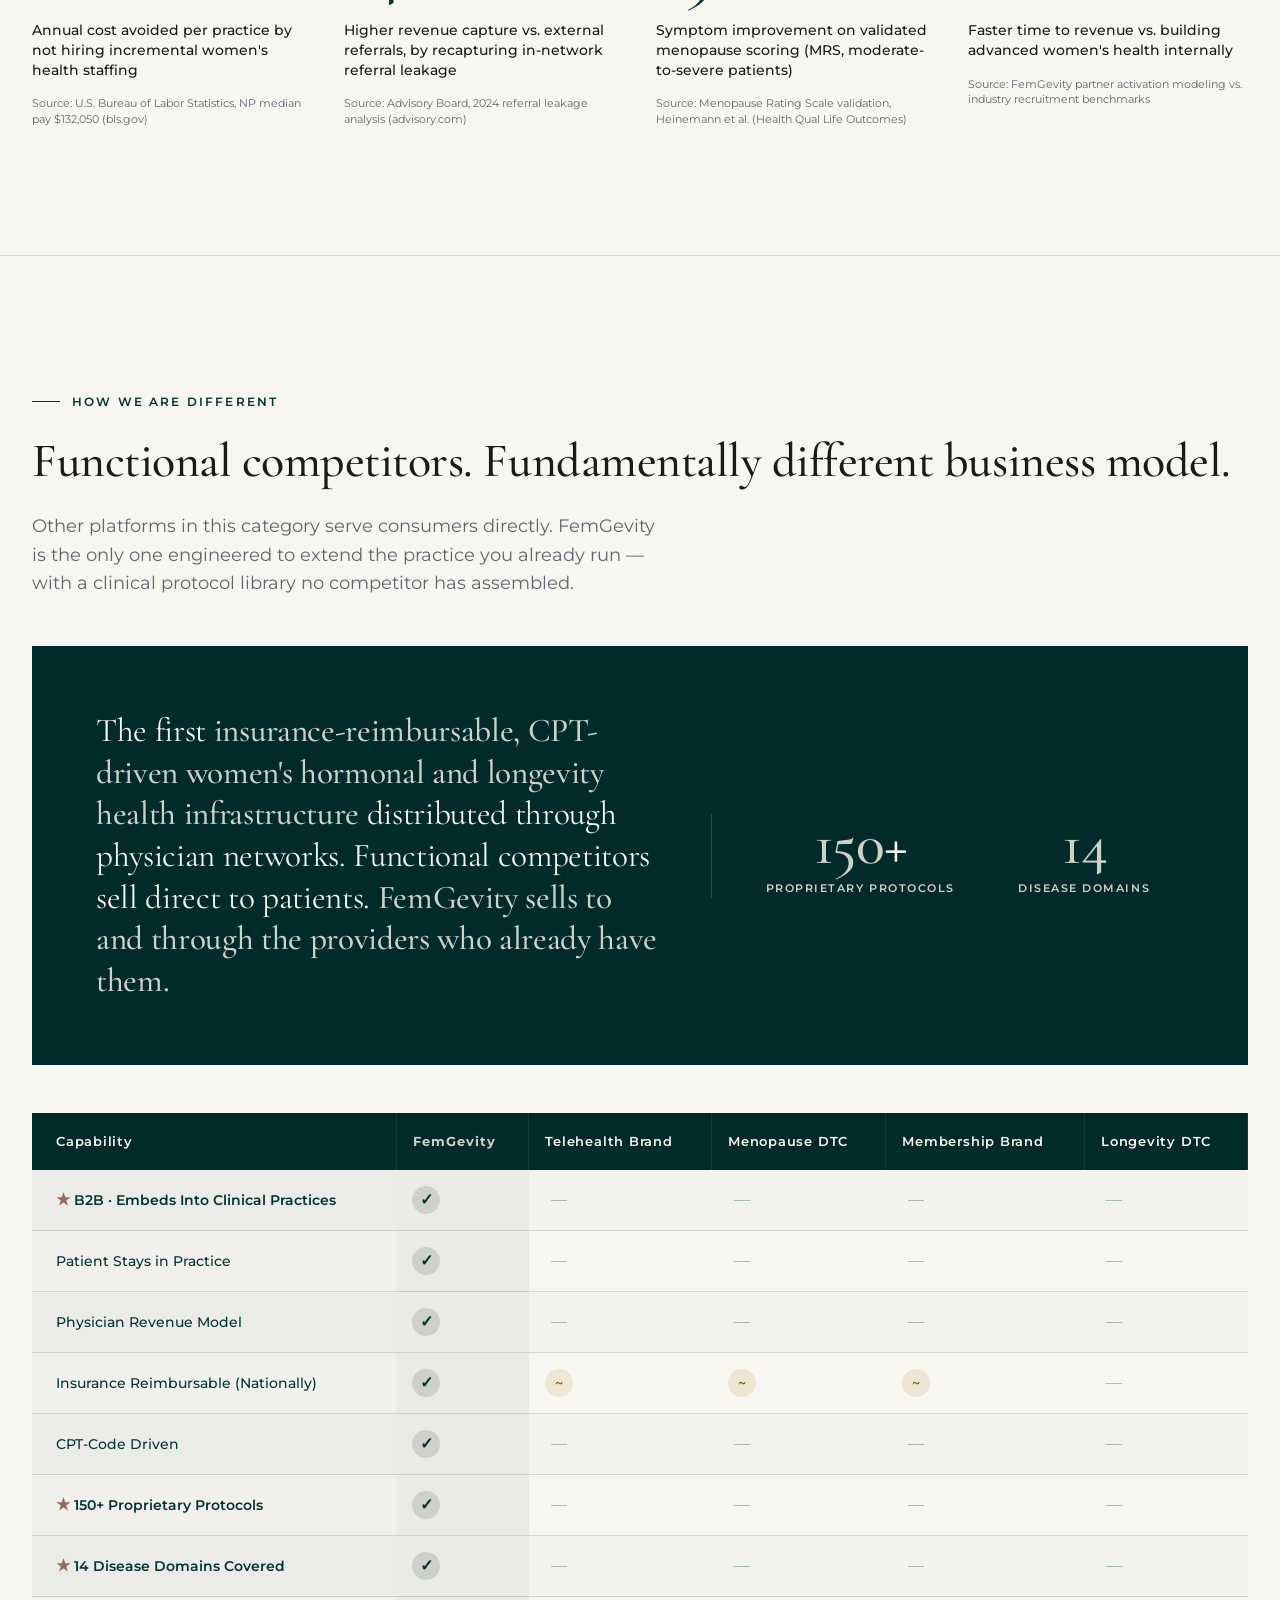
==== commit 6956f8d3: "Hero: contained framed video to match femgevityhealth.com Replace the full-bleed dark eye video with" ====
--- a/index.html
+++ b/index.html
@@ -466,6 +466,13 @@
   /* Layout */
   --max-width: 1280px;
   --content-pad: 32px;
+
+  /* Corner radius scale (soft, clinical rounding) */
+  --radius-xs: 4px;
+  --radius-sm: 6px;
+  --radius-md: 10px;
+  --radius-lg: 14px;
+  --radius-xl: 20px;
 }
 
 /* RESET */
@@ -756,31 +763,64 @@
   flex-wrap: wrap;
 }
 
+/* Contained, framed hero media — matches femgevityhealth.com:
+   a large rounded card inset in a light page, soft drop shadow,
+   light overlay (not a dark cinematic wash). */
 .hero-visual {
   position: relative;
   aspect-ratio: 4/5;
-  background: var(--surf-green);
+  background: var(--slate-blue);
   overflow: hidden;
-}
-.hero-visual::after {
-  content: 'Clinical leadership / dashboard hero — replace with founder portrait or product shot';
+  border-radius: var(--radius-xl);
+  box-shadow: 0 20px 60px -20px rgba(2, 52, 54, 0.18),
+              0 8px 20px -8px rgba(2, 52, 54, 0.12);
+}
+.hero-video {
   position: absolute;
   inset: 0;
+  width: 100%;
+  height: 100%;
+  object-fit: cover;
+  display: block;
+  border-radius: var(--radius-xl);
+}
+/* Light overlay: keeps the caption legible at the bottom edge only,
+   leaving the rest of the footage bright and clear. */
+.hero-video-overlay {
+  position: absolute;
+  inset: 0;
+  border-radius: var(--radius-xl);
+  pointer-events: none;
+  background: linear-gradient(180deg,
+    rgba(248, 246, 241, 0.04) 0%,
+    transparent 22%,
+    transparent 78%,
+    rgba(2, 52, 54, 0.12) 100%);
+}
+.hero-video-caption {
+  position: absolute;
+  left: var(--space-3);
+  bottom: var(--space-3);
   display: flex;
   align-items: center;
-  justify-content: center;
-  text-align: center;
-  padding: var(--space-4);
-  font-family: var(--font-sans);
-  font-size: 13px;
-  color: var(--slate-blue);
-  font-style: italic;
-  font-weight: 500;
-}
+  gap: 8px;
+  padding: 9px 15px;
+  border-radius: var(--radius-md);
+  background: rgba(248, 246, 241, 0.94);
+  backdrop-filter: blur(10px);
+  -webkit-backdrop-filter: blur(10px);
+  box-shadow: 0 2px 12px rgba(2, 52, 54, 0.10);
+  font-family: var(--font-sans);
+  font-size: 12px;
+  font-weight: 600;
+  letter-spacing: 0.03em;
+  color: var(--slate-deep);
+}
+.hero-video-caption .stars { color: var(--clay, #c2613f); font-size: 13px; letter-spacing: 1px; line-height: 1; }
 
 @media (max-width: 900px) {
   .hero-grid { grid-template-columns: 1fr; gap: var(--space-5); }
-  .hero-visual { aspect-ratio: 4/3; }
+  .hero-visual { aspect-ratio: 16/10; max-height: 460px; }
 }
 
 /* HERO STATS STRIP */
@@ -3217,49 +3257,12 @@
 }
 
 /* -------------------------------------------------------------
-   HERO - full-bleed eye video (larger + slower, like femgevityhealth.com)
-   The two-column ".hero / .hero-grid / .hero-visual" rules above
-   remain as a fallback; ".hero--video" overrides for the full-bleed look.
+   HERO - mobile CTA stacking (contained framed video lives in the
+   base ".hero / .hero-grid / .hero-visual" rules above).
    ------------------------------------------------------------- */
-.hero--video {
-  position: relative;
-  padding: var(--space-8) 0;
-  min-height: 62vh;
-  display: flex;
-  align-items: center;
-  overflow: hidden;
-  background: var(--slate-blue);
-}
-.hero-bg-video {
-  position: absolute; inset: 0; width: 100%; height: 100%;
-  object-fit: cover; object-position: right center; display: block; z-index: 0;
-}
-.hero-scrim {
-  position: absolute; inset: 0; z-index: 1;
-  /* Left-to-right gradient: dark behind the text (left) so the white headline
-     stays legible, clearing toward the right so the eye footage shows. Note
-     hero-eye.mov is a watermarked Adobe Stock comp - a faint "Adobe Stock"
-     mark may show on the right until a licensed, watermark-free file replaces
-     the asset (then this can stay as-is). */
-  background: linear-gradient(90deg, rgba(2,52,54,0.94) 0%, rgba(2,52,54,0.86) 32%, rgba(2,52,54,0.45) 64%, rgba(2,52,54,0.20) 100%);
-}
-.hero--video .container { position: relative; z-index: 2; }
-.hero--video .hero-content { max-width: 660px; }
-.hero--video .eyebrow { color: var(--surf-green); }
-.hero--video .eyebrow::before { background: var(--surf-green); }
-.hero--video .hero-identity { color: #fff; border-left-color: var(--surf-green); }
-.hero--video h1 { color: #fff; }
-.hero--video .hero-sub { color: rgba(255,255,255,0.88); max-width: 600px; }
-.hero--video .hero-sub strong { color: #fff; }
-@media (max-width: 900px) {
-  .hero--video { min-height: 0; padding: var(--space-7) 0; }
-  /* On phones text sits over the whole frame, so keep it darker at top
-     (behind the headline) and let the eye show lower down. */
-  .hero-scrim { background: linear-gradient(180deg, rgba(2,52,54,0.86) 0%, rgba(2,52,54,0.72) 60%, rgba(2,52,54,0.5) 100%); }
-}
 @media (max-width: 600px) {
-  .hero--video .hero-ctas { flex-direction: column; align-items: stretch; gap: 12px; }
-  .hero--video .hero-ctas .btn { width: 100%; justify-content: center; }
+  .hero-ctas { flex-direction: column; align-items: stretch; gap: 12px; }
+  .hero-ctas .btn { width: 100%; justify-content: center; }
 }
 
 /* -------------------------------------------------------------
@@ -3431,27 +3434,35 @@
      Content sits over an emerald gradient scrim for legibility. The previous
      two-column treatment is preserved in CSS comments under ".hero (two-column
      fallback)" if a revert is ever wanted. -->
-<section class="hero hero--video">
-  <video
-    class="hero-bg-video"
-    src="assets/video/hero-eye.mov"
-    autoplay
-    muted
-    loop
-    playsinline
-    preload="auto"
-    aria-hidden="true"
-  ></video>
-  <div class="hero-scrim" aria-hidden="true"></div>
+<section class="hero">
   <div class="container">
-    <div class="hero-content reveal">
-      <span class="eyebrow">A Collaborative Care Platform for Women's Health</span>
-      <span class="hero-identity">We are a clinical care provider — not a wellness vendor.</span>
-      <h1>Precision women's health, built for the physician&ndash;patient relationship.</h1>
-      <p class="hero-sub">FemGevity adds precision menopause and longevity care to the practices already serving women — delivered through <strong>your existing reimbursement channels</strong>, not a cash-pay subscription.</p>
-      <div class="hero-ctas">
-        <a href="#partnership" class="btn btn-on-dark">Book a 30-min Partnership Call <span class="arrow">→</span></a>
-        <a href="#science" class="btn btn-ghost-on-dark">See the Care Model</a>
+    <div class="hero-grid">
+      <div class="hero-content reveal">
+        <span class="eyebrow">A Collaborative Care Platform for Women's Health</span>
+        <span class="hero-identity">We are a clinical care provider — not a wellness vendor.</span>
+        <h1>Precision women's health, built for the physician&ndash;patient relationship.</h1>
+        <p class="hero-sub">FemGevity adds precision menopause and longevity care to the practices already serving women — delivered through <strong>your existing reimbursement channels</strong>, not a cash-pay subscription.</p>
+        <div class="hero-ctas">
+          <a href="#partnership" class="btn btn-primary">Book a 30-min Partnership Call <span class="arrow">→</span></a>
+          <a href="#science" class="btn btn-secondary">See the Care Model</a>
+        </div>
+      </div>
+      <div class="hero-visual reveal">
+        <video
+          class="hero-video"
+          src="assets/video/hero-femgevity.mov"
+          autoplay
+          muted
+          loop
+          playsinline
+          preload="auto"
+          aria-hidden="true"
+        ></video>
+        <div class="hero-video-overlay" aria-hidden="true"></div>
+        <div class="hero-video-caption">
+          <span class="stars">★★★★★</span>
+          <span>5.0 from 500+ women</span>
+        </div>
       </div>
     </div>
   </div>
@@ -4321,7 +4332,7 @@
 
     <!-- Section intro -->
     <div class="team-intro reveal" style="text-align: center; margin-left: auto; margin-right: auto;">
-      <span class="eyebrow" style="justify-content: center;">Clinical Center of Excellence</span>
+      <span class="eyebrow" style="justify-content: center;">About FemGevity &middot; Clinical Center of Excellence</span>
       <h2>The clinical team behind the only women's health and longevity model built for the physician&ndash;patient relationship.</h2>
       <p class="lede" style="margin: 0 auto;">Not a product company &mdash; a clinical infrastructure company. Every protocol and diagnostic decision is governed by a multidisciplinary advisory team trained at the institutions that defined modern women's health.</p>
 
@@ -4791,10 +4802,10 @@
   window.matchMedia('(min-width: 901px)').addEventListener('change', (e) => { if (e.matches) setOpen(false); });
 })();
 
-// Hero eye video - slower + larger per founder (like femgevityhealth.com).
-// 0.25x = calm/meditative. Tweak between 0.2 and 1.0 to taste.
-const HERO_VIDEO_RATE = 0.25;
-const heroVideo = document.querySelector('.hero-bg-video');
+// Hero video - gentle slow-motion for a calm, premium feel (founder liked
+// the slower pace). 0.5x ~ natural; lower = dreamier. Tweak 0.25-1.0 to taste.
+const HERO_VIDEO_RATE = 0.5;
+const heroVideo = document.querySelector('.hero-video');
 if (heroVideo) {
   const applyRate = () => { heroVideo.playbackRate = HERO_VIDEO_RATE; };
   heroVideo.addEventListener('loadedmetadata', applyRate);
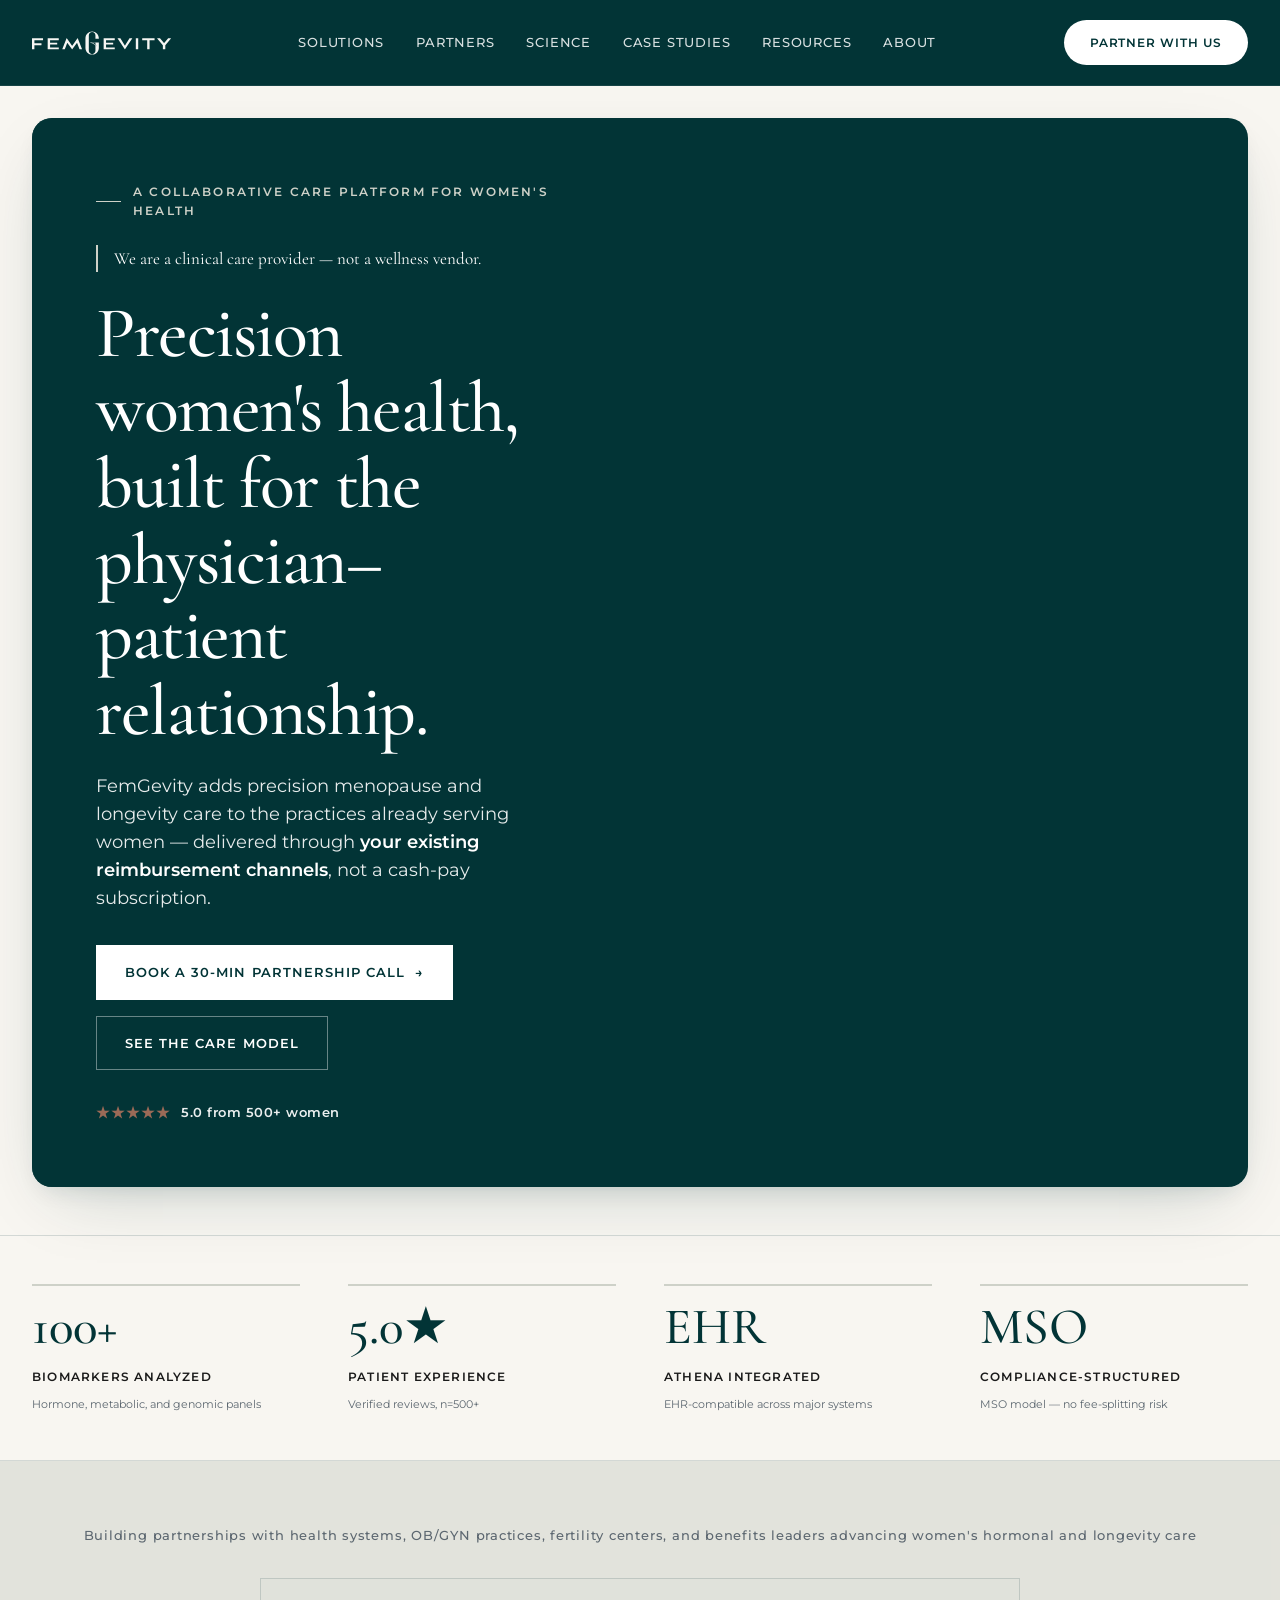
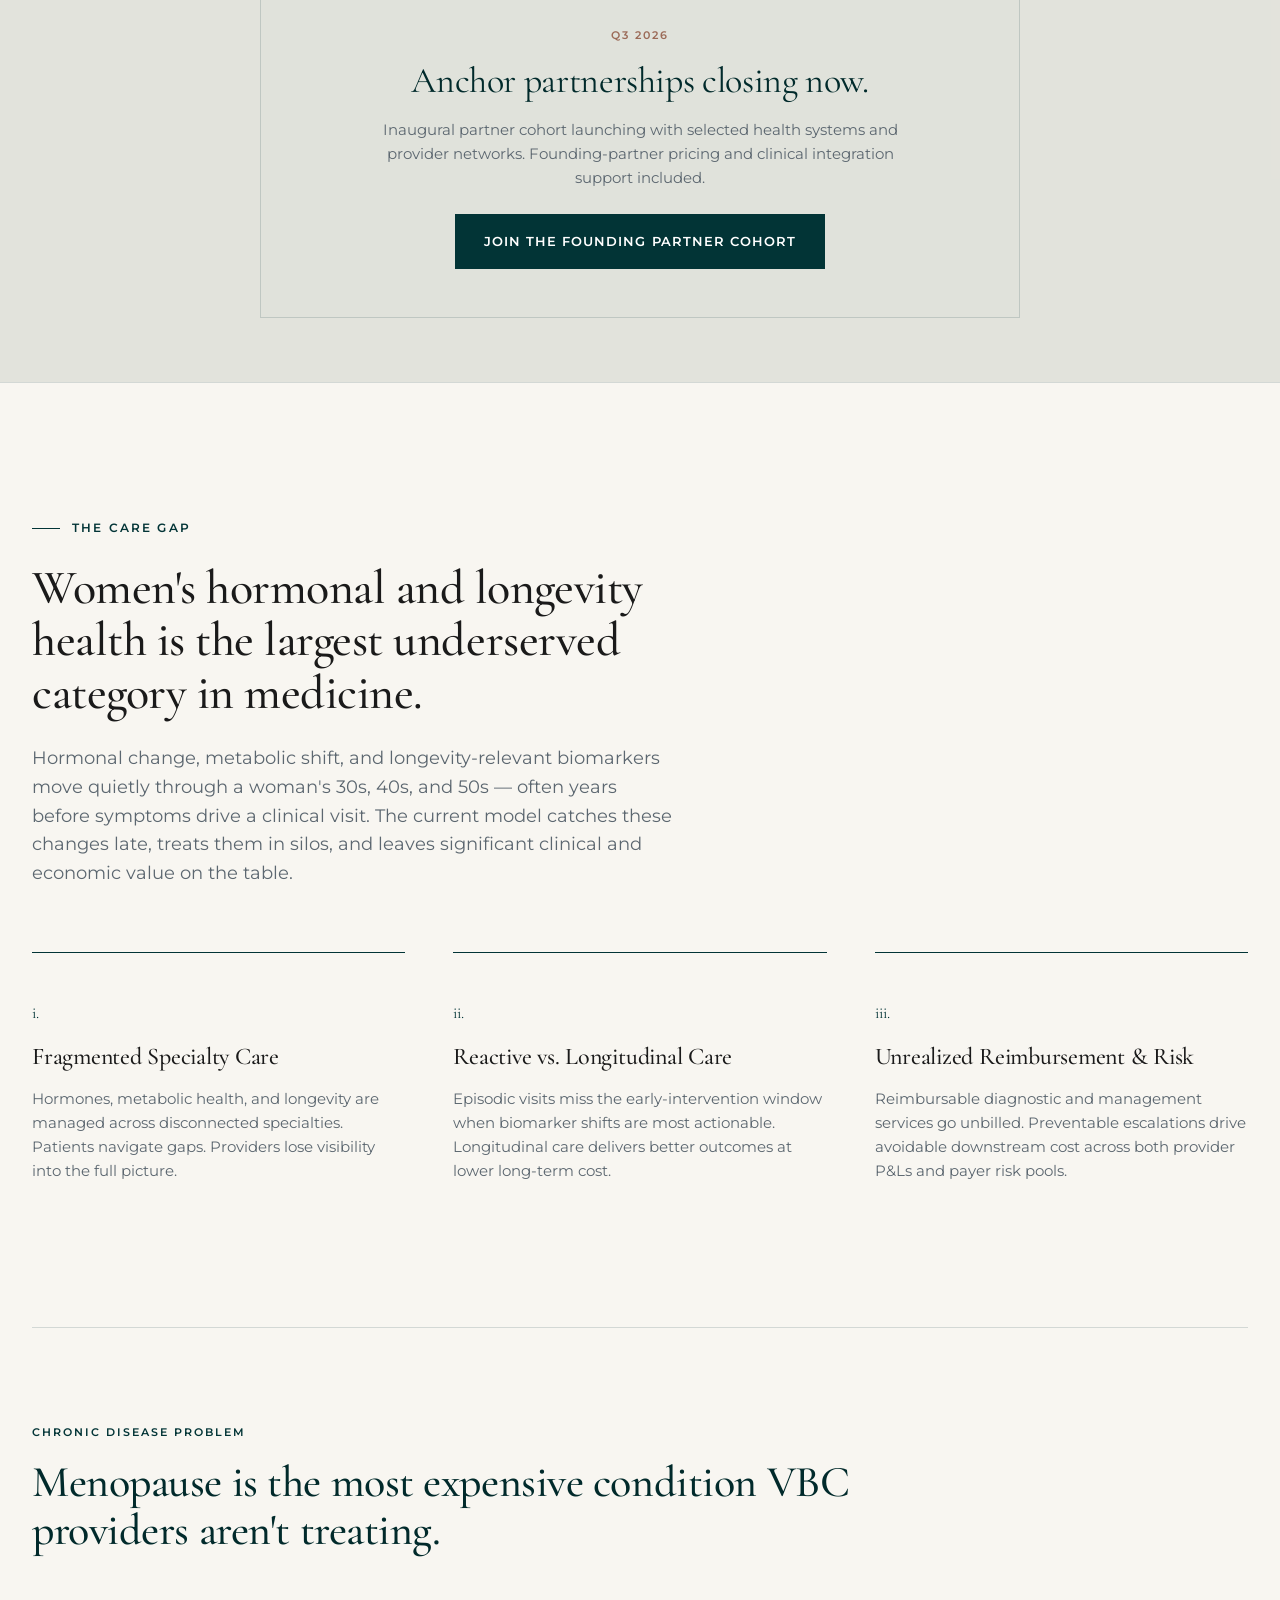
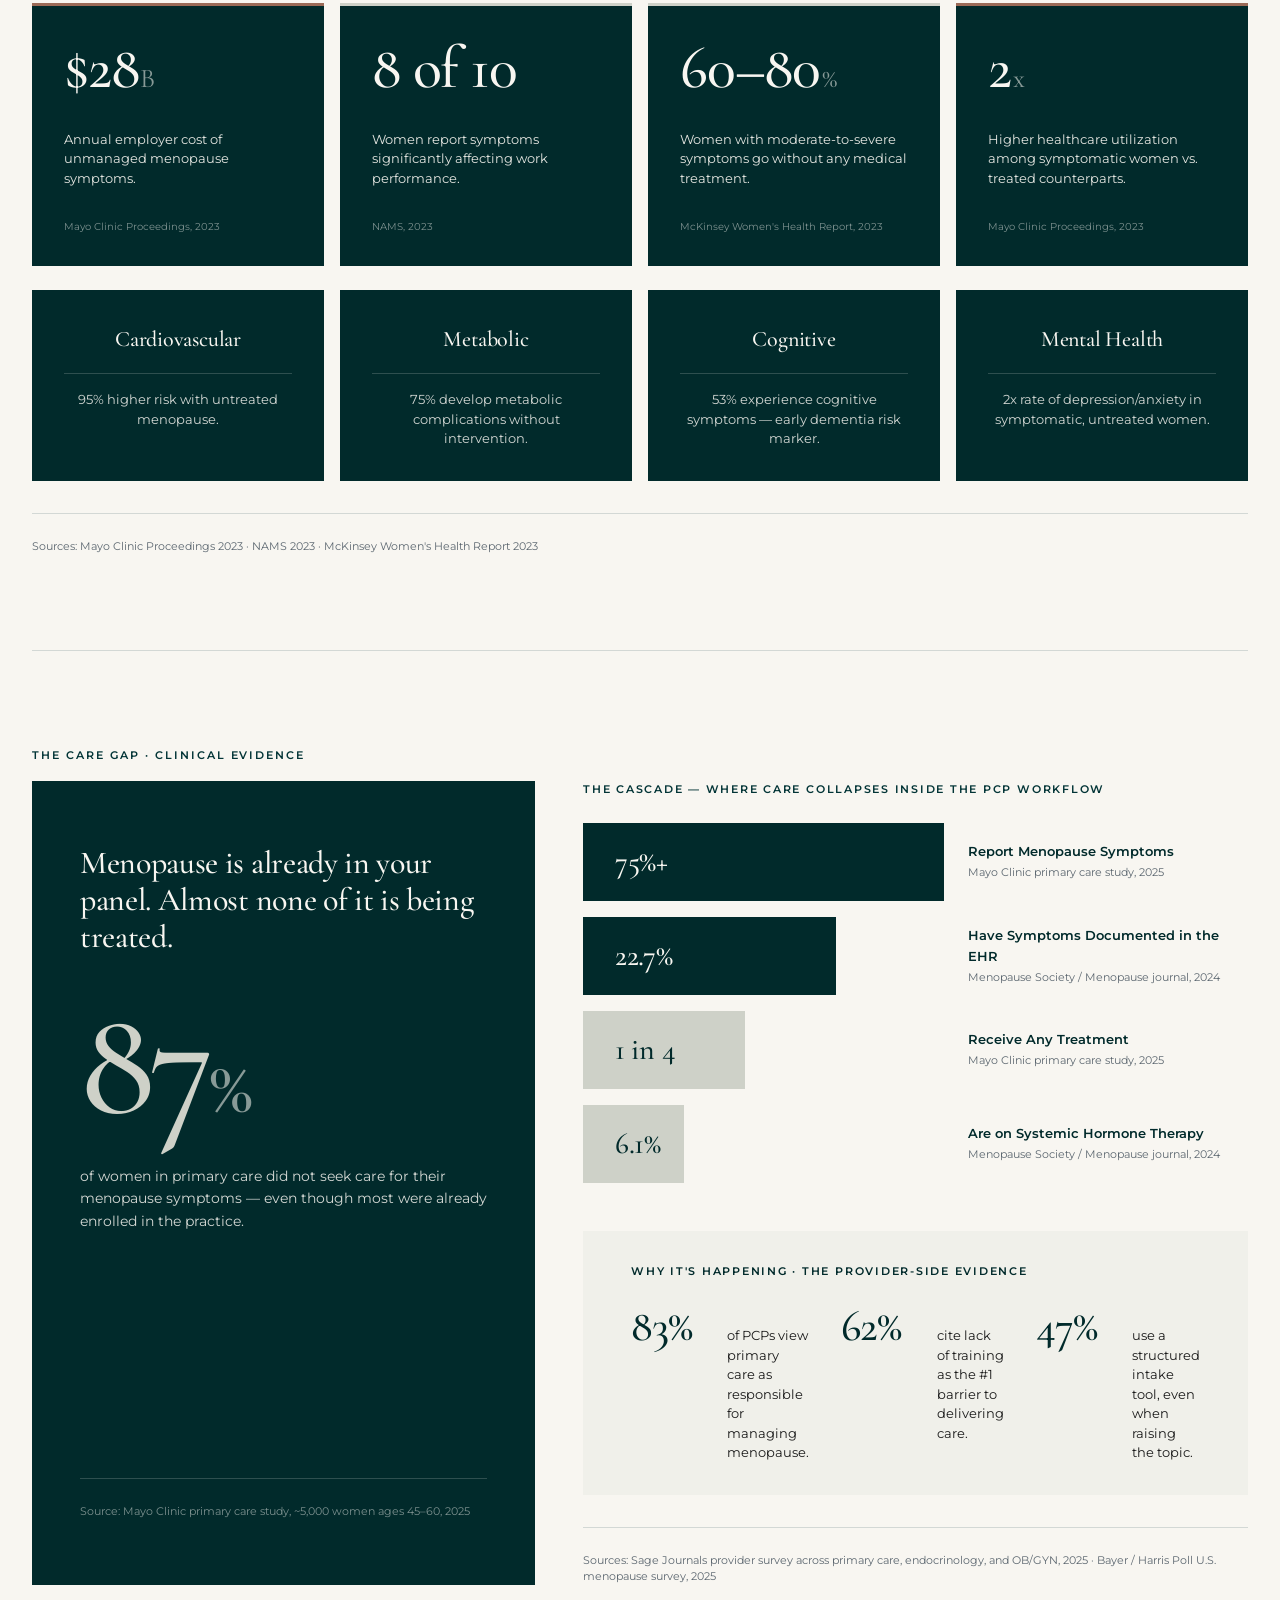
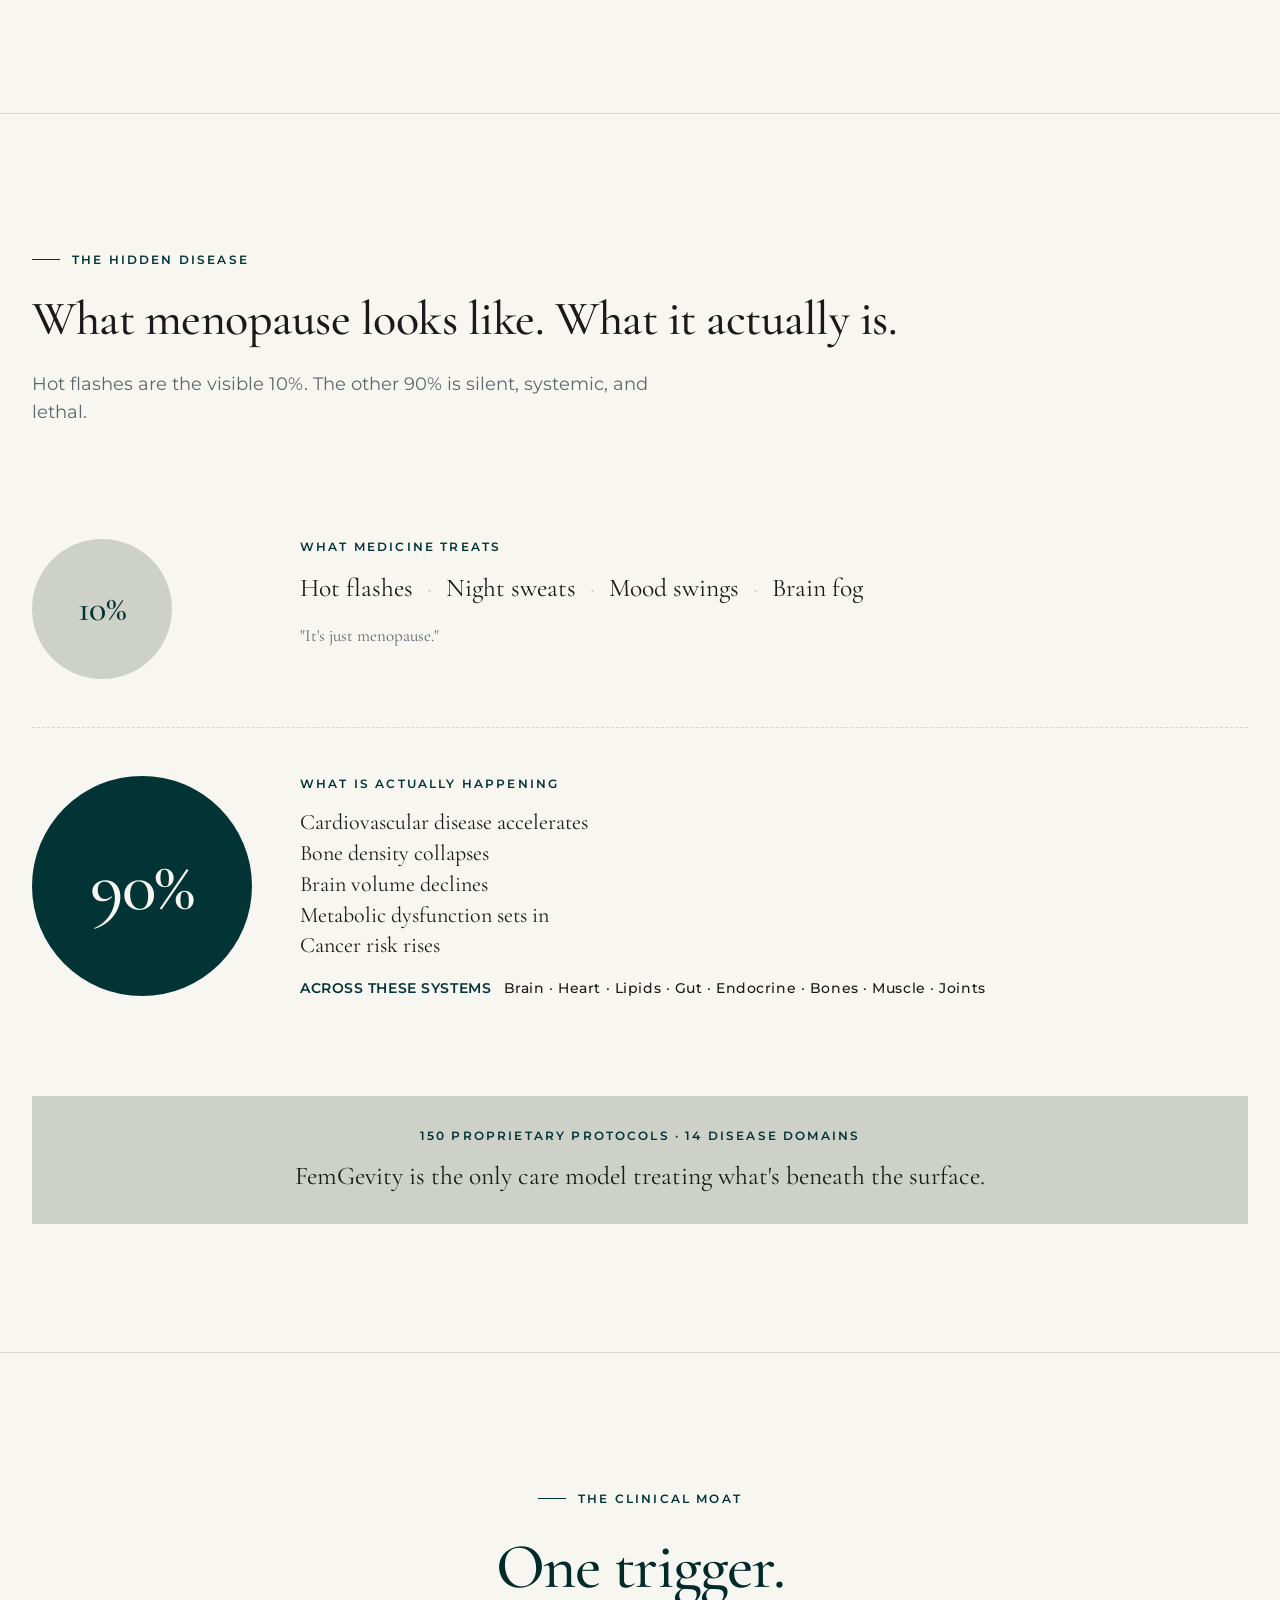
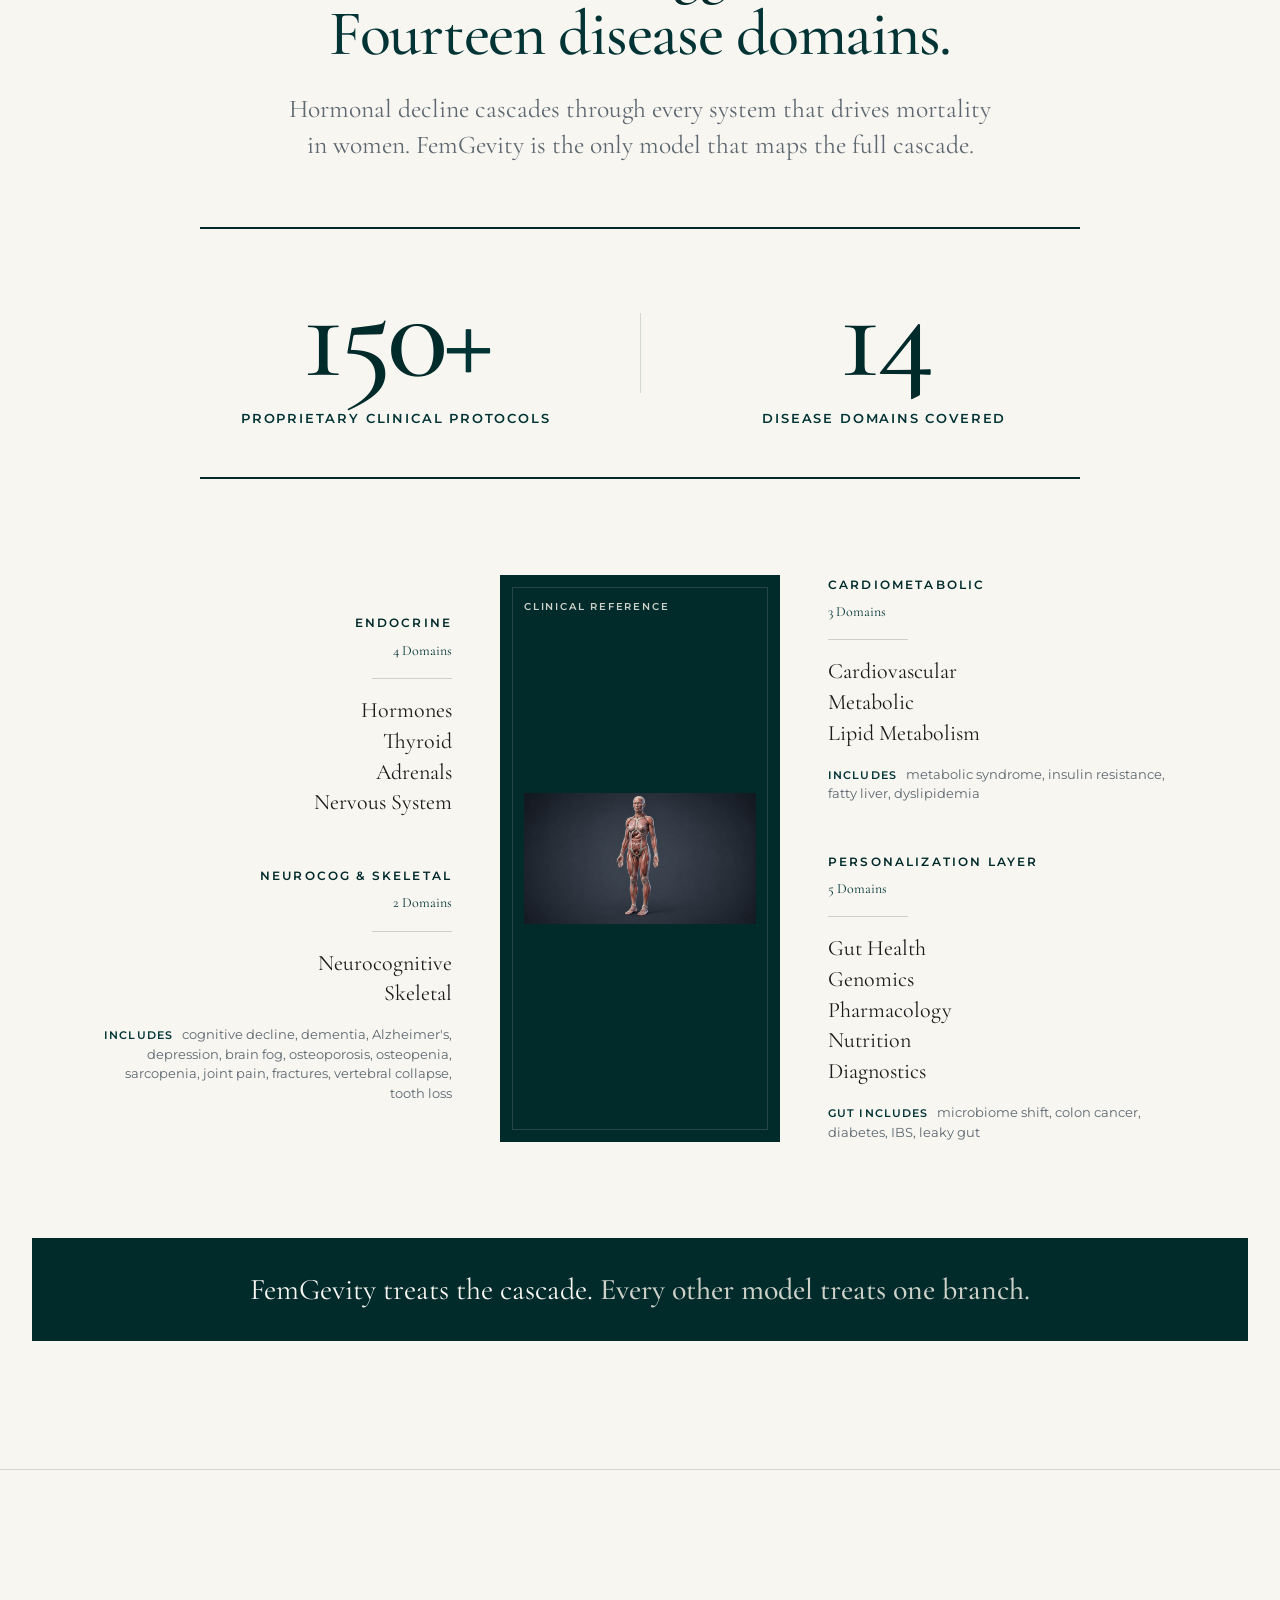
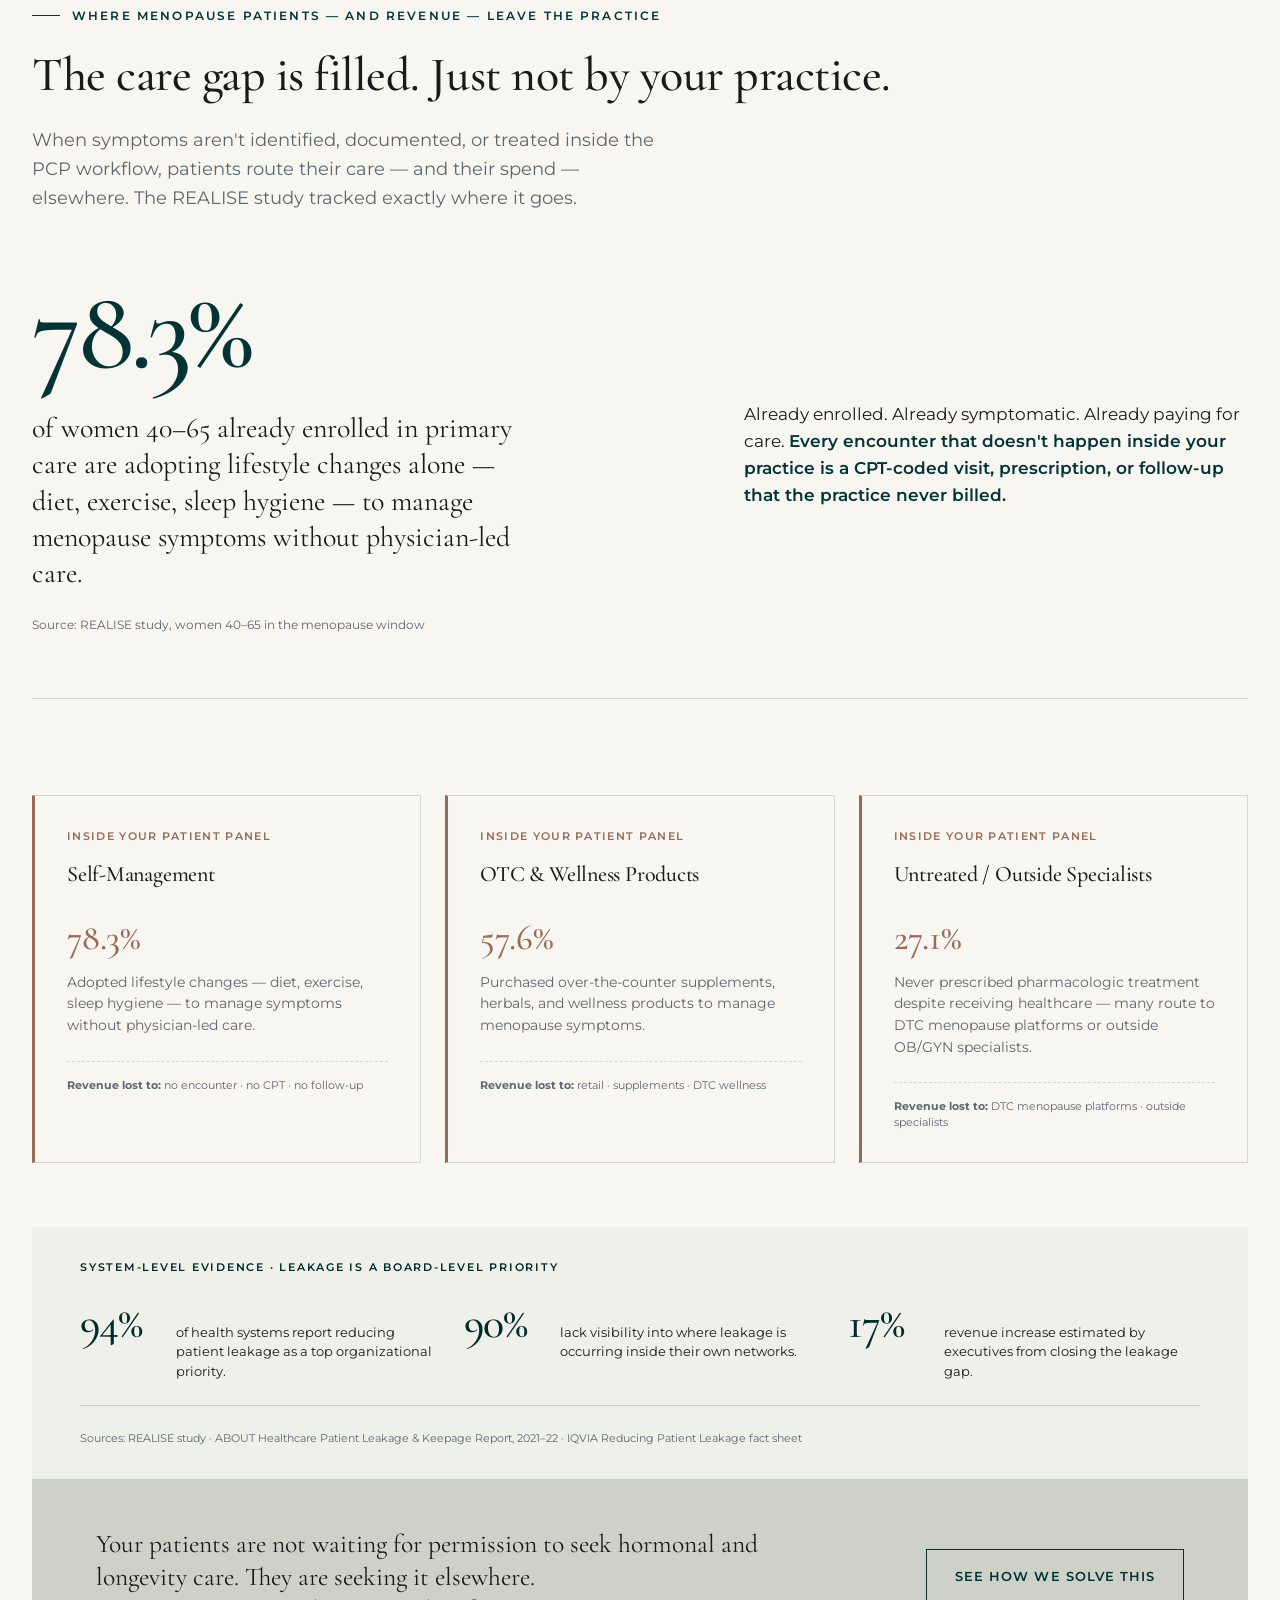
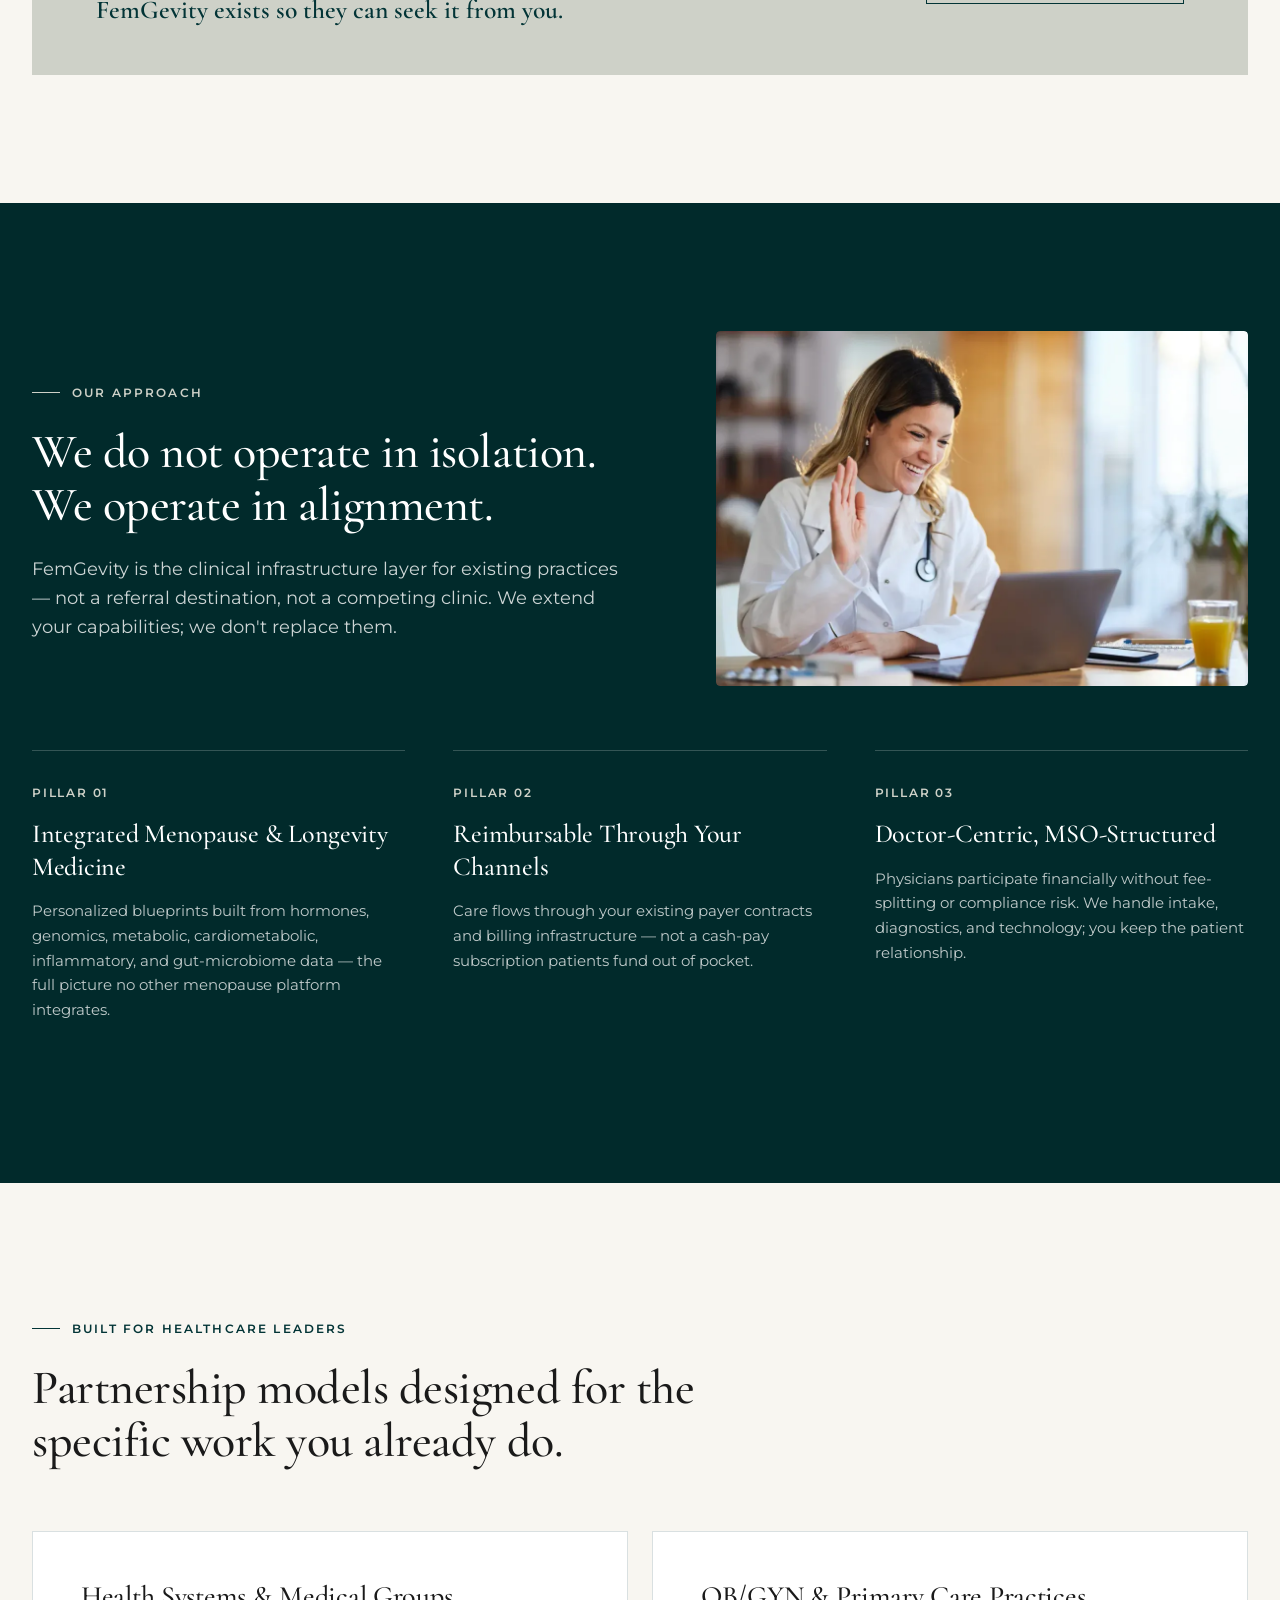
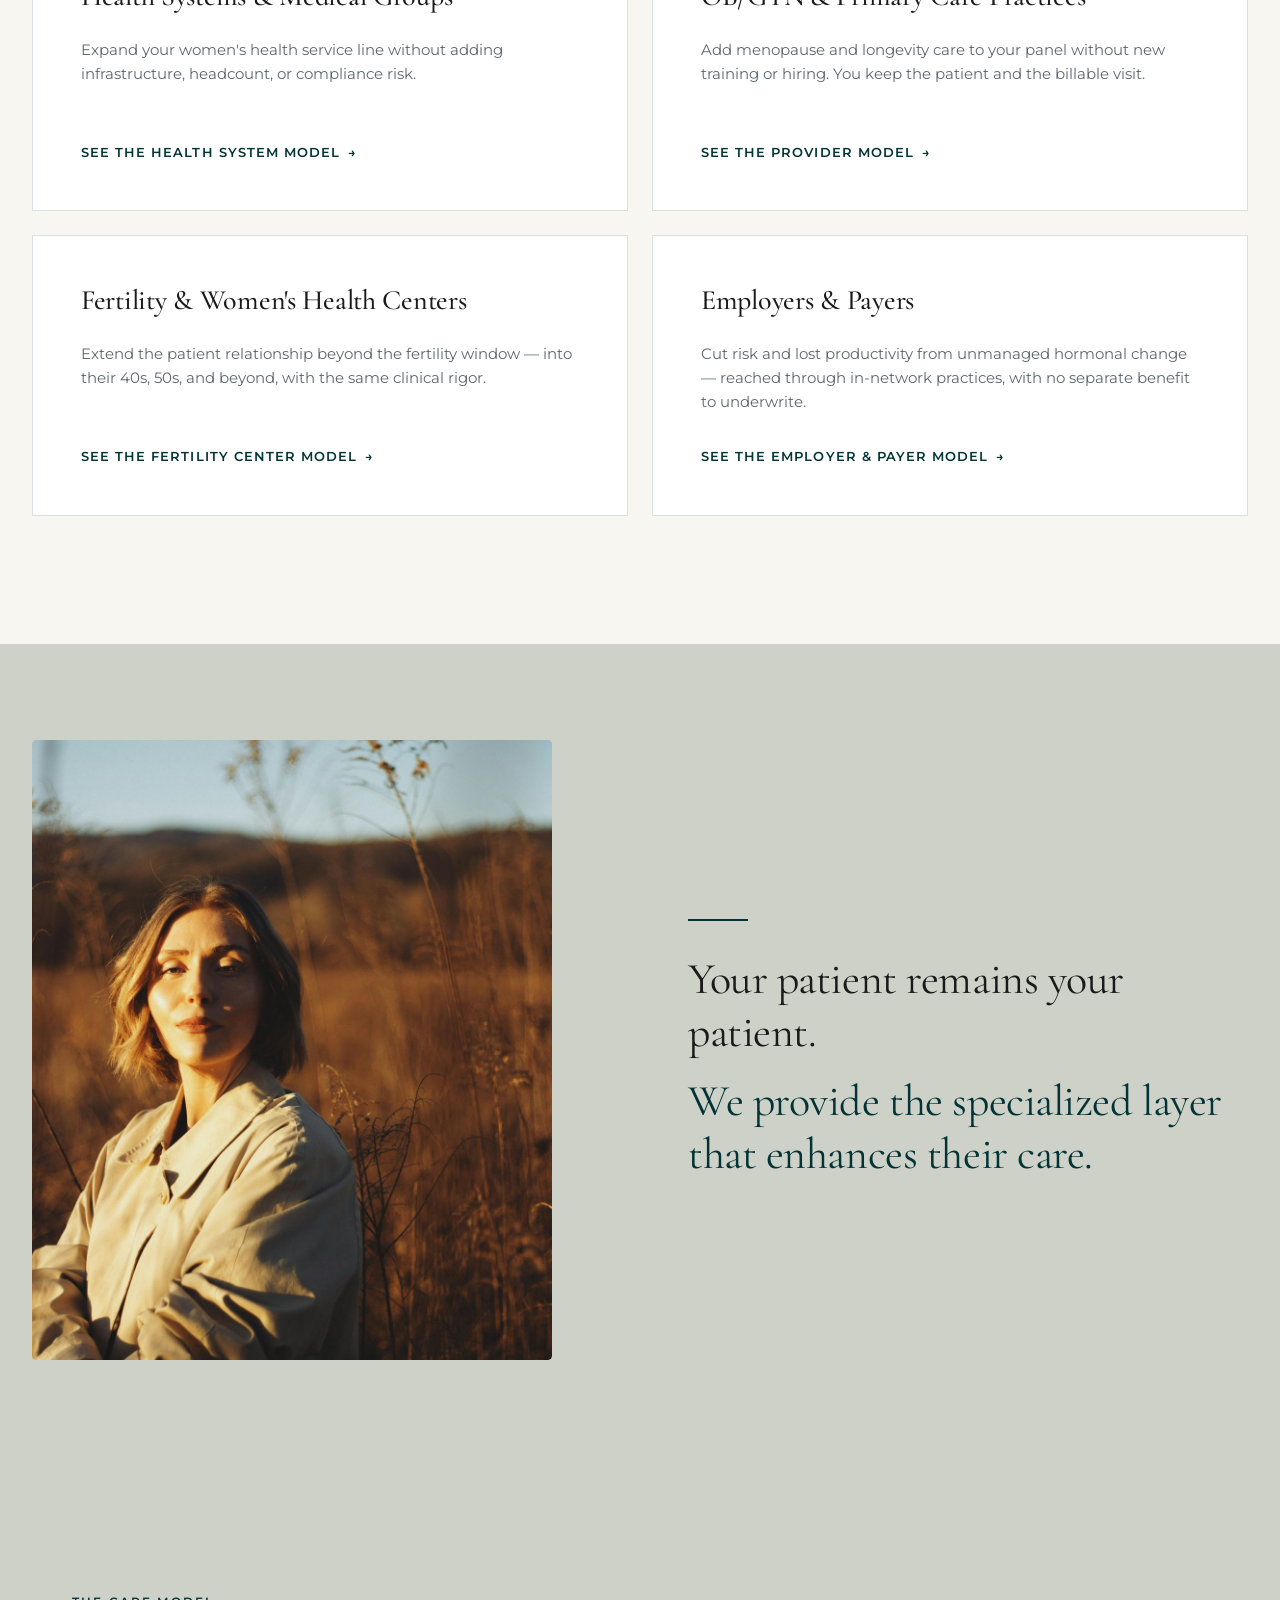
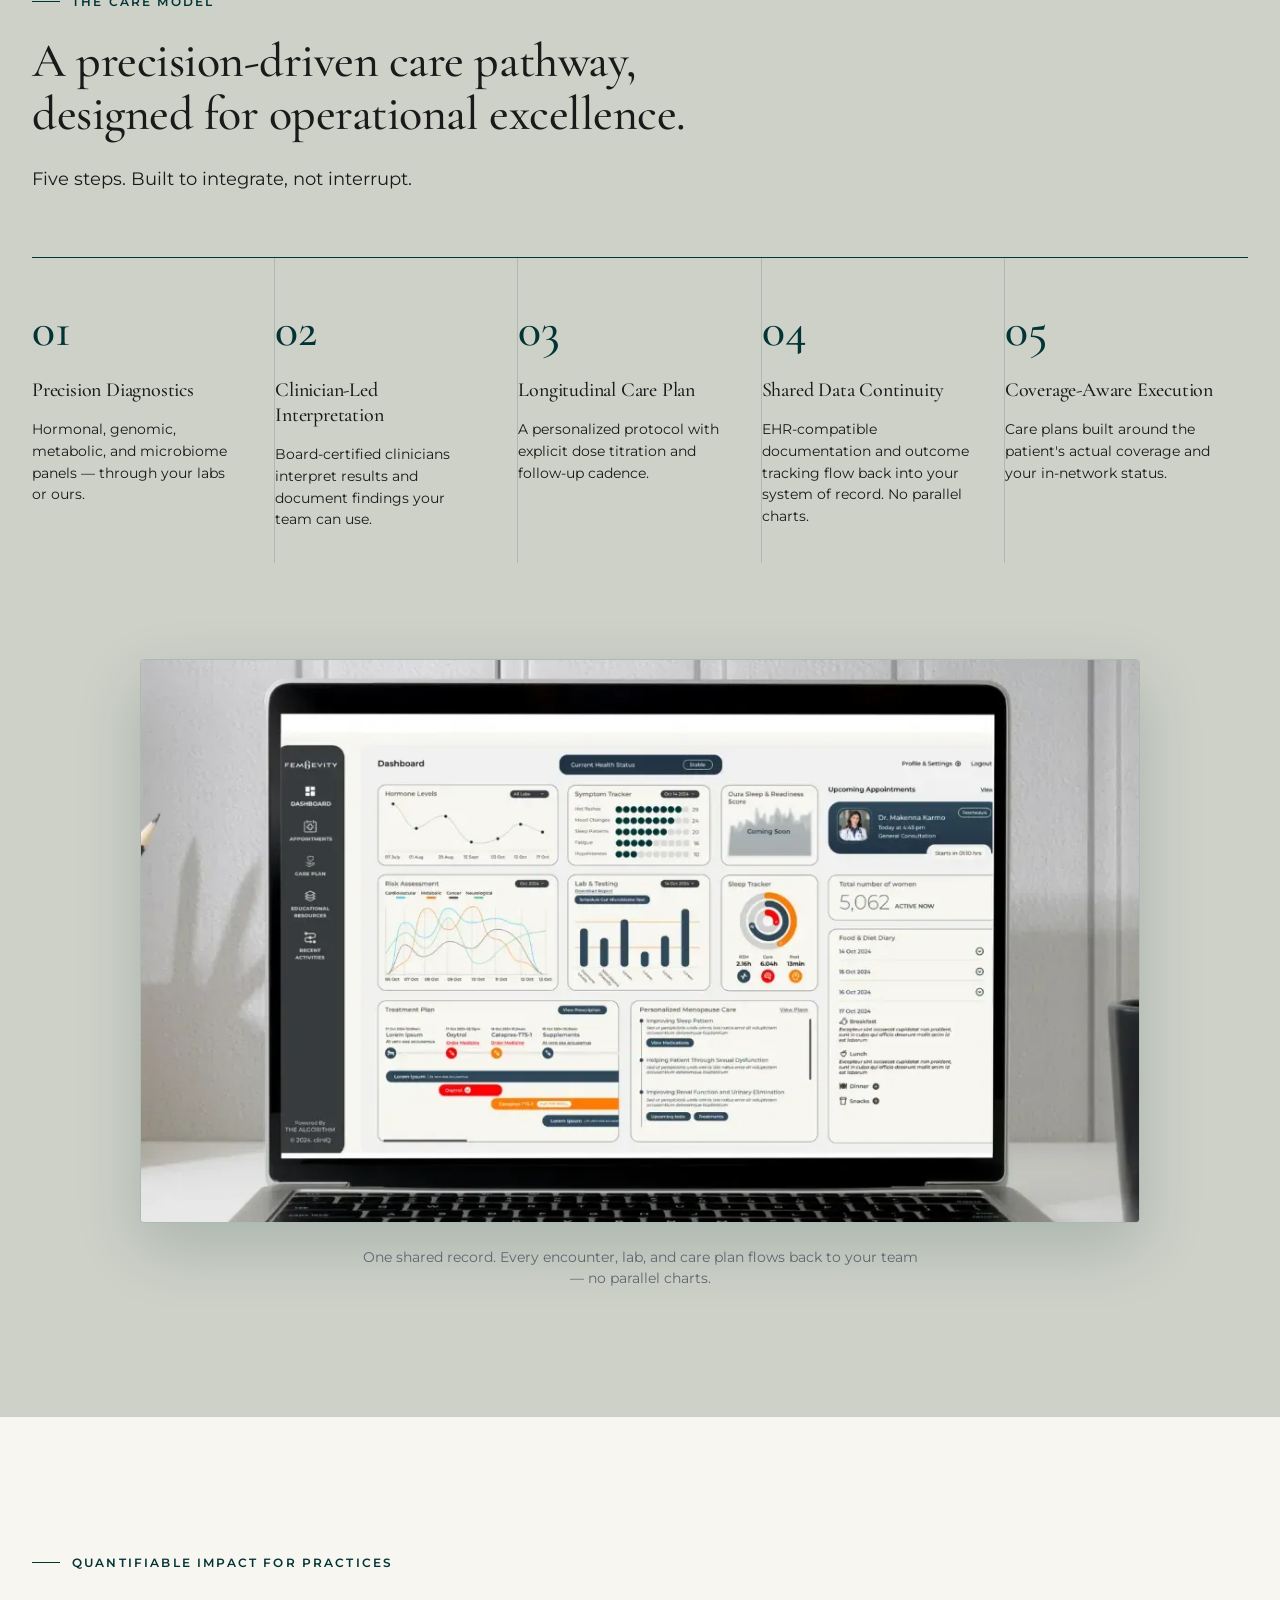
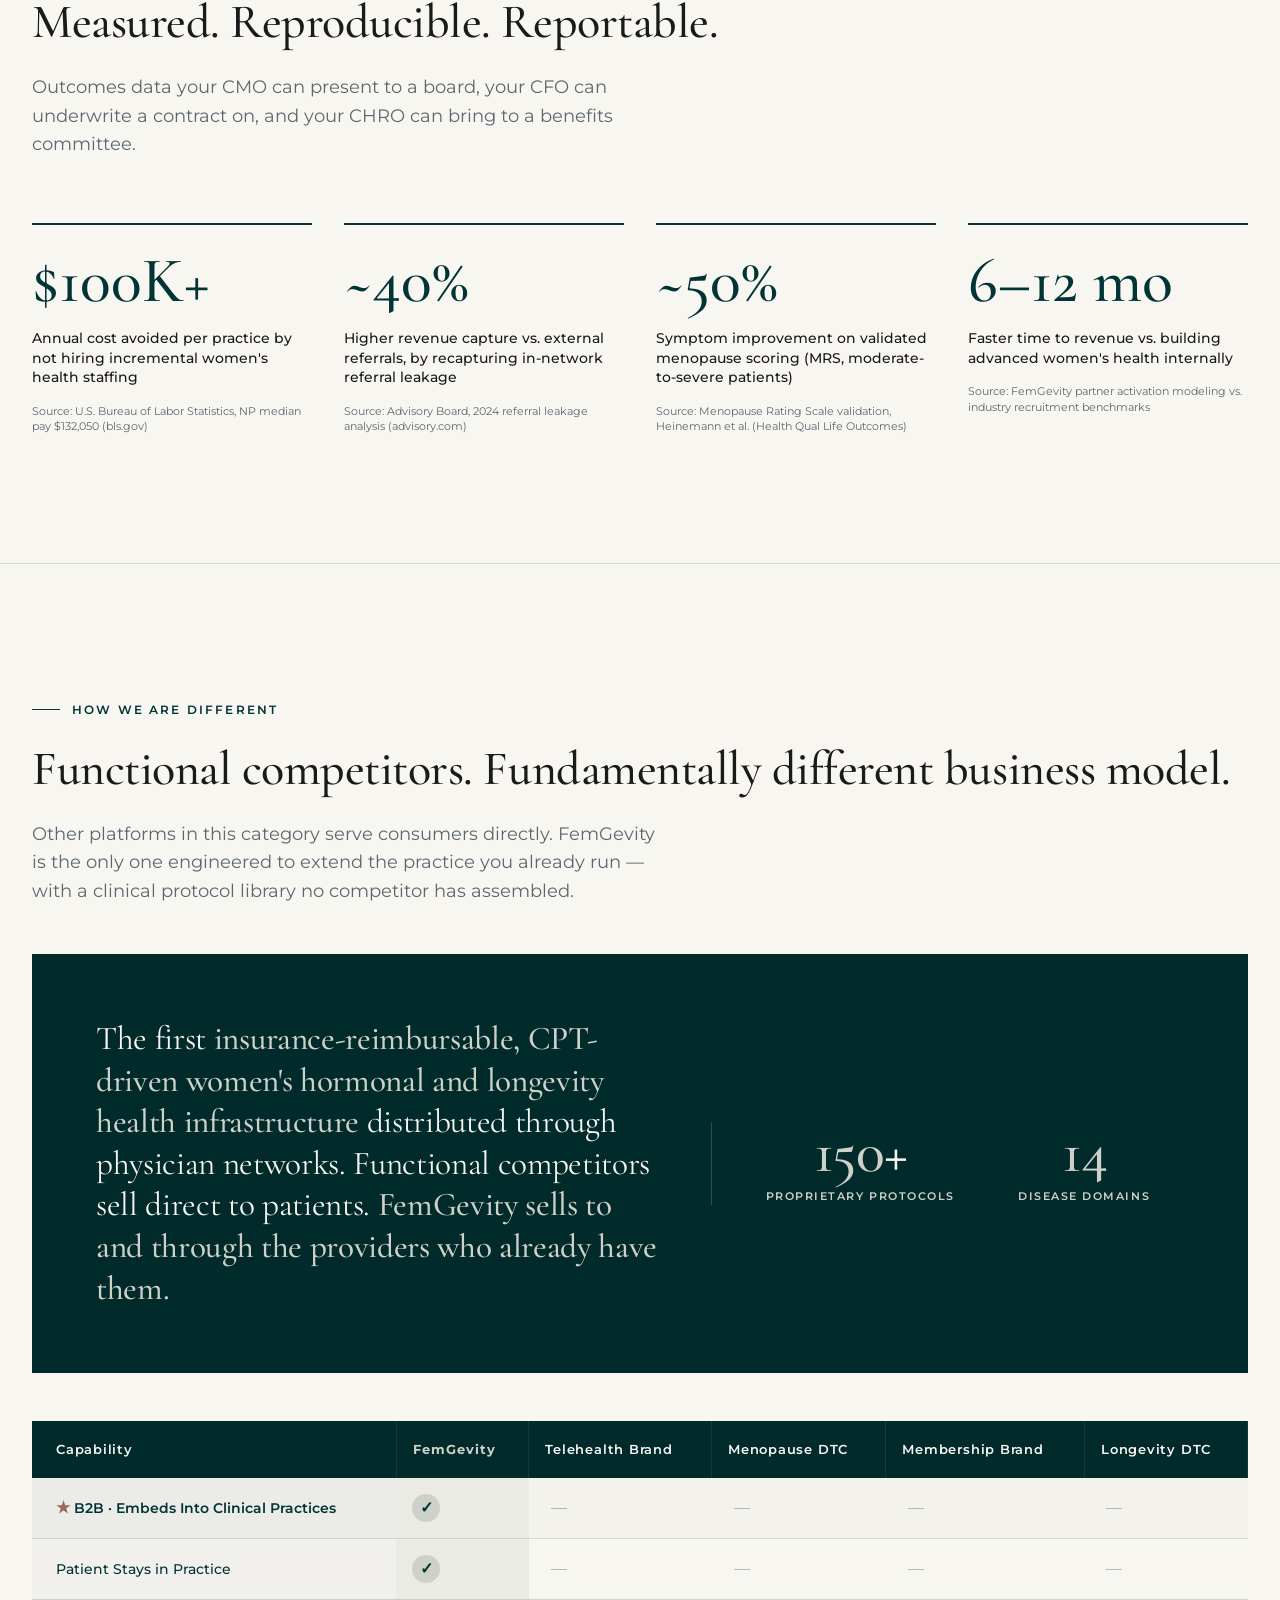
==== commit 5e808515: "Hero: full-width framed banner to match femgevityhealth.com size Match the existing consumer-site he" ====
--- a/index.html
+++ b/index.html
@@ -721,59 +721,25 @@
    HERO
    ============================================================= */
 .hero {
-  padding: var(--space-7) 0 var(--space-7);
+  padding: var(--space-4) 0 var(--space-5);
   background: var(--spring-white);
 }
-.hero-grid {
-  display: grid;
-  grid-template-columns: 1.1fr 0.9fr;
-  gap: var(--space-7);
+
+/* Full-width framed hero banner — matches femgevityhealth.com:
+   a large rounded video that spans the container, inset from the page
+   edges with white space around it, headline + CTAs overlaid on the
+   darker left side, footage clear on the right. */
+.hero-banner {
+  position: relative;
+  width: 100%;
+  min-height: clamp(540px, 64vw, 760px);
+  border-radius: var(--radius-xl);
+  overflow: hidden;
+  background: var(--slate-blue);
+  display: flex;
   align-items: center;
-}
-
-.hero-identity {
-  display: inline-block;
-  font-family: var(--font-display);
-  font-style: italic;
-  font-size: 17px;
-  color: var(--slate-blue);
-  margin-bottom: var(--space-3);
-  padding-left: var(--space-2);
-  border-left: 2px solid var(--surf-green);
-}
-
-.hero h1 { margin-bottom: var(--space-3); }
-
-.hero-sub {
-  font-family: var(--font-sans);
-  font-size: 19px;
-  line-height: 1.55;
-  color: var(--ink-muted);
-  max-width: 560px;
-  margin-bottom: var(--space-5);
-}
-.hero-sub strong {
-  color: var(--slate-blue);
-  font-weight: 600;
-}
-
-.hero-ctas {
-  display: flex;
-  gap: var(--space-2);
-  flex-wrap: wrap;
-}
-
-/* Contained, framed hero media — matches femgevityhealth.com:
-   a large rounded card inset in a light page, soft drop shadow,
-   light overlay (not a dark cinematic wash). */
-.hero-visual {
-  position: relative;
-  aspect-ratio: 4/5;
-  background: var(--slate-blue);
-  overflow: hidden;
-  border-radius: var(--radius-xl);
-  box-shadow: 0 20px 60px -20px rgba(2, 52, 54, 0.18),
-              0 8px 20px -8px rgba(2, 52, 54, 0.12);
+  box-shadow: 0 24px 70px -24px rgba(2, 52, 54, 0.22),
+              0 10px 24px -10px rgba(2, 52, 54, 0.14);
 }
 .hero-video {
   position: absolute;
@@ -782,45 +748,85 @@
   height: 100%;
   object-fit: cover;
   display: block;
-  border-radius: var(--radius-xl);
-}
-/* Light overlay: keeps the caption legible at the bottom edge only,
-   leaving the rest of the footage bright and clear. */
-.hero-video-overlay {
+  z-index: 0;
+}
+/* Left-to-right wash: enough behind the headline for legibility,
+   clearing to fully transparent on the right so the footage stays bright.
+   Lighter than a full cinematic scrim — mirrors the existing site. */
+.hero-banner-overlay {
   position: absolute;
   inset: 0;
-  border-radius: var(--radius-xl);
+  z-index: 1;
   pointer-events: none;
-  background: linear-gradient(180deg,
-    rgba(248, 246, 241, 0.04) 0%,
-    transparent 22%,
-    transparent 78%,
-    rgba(2, 52, 54, 0.12) 100%);
-}
-.hero-video-caption {
-  position: absolute;
-  left: var(--space-3);
-  bottom: var(--space-3);
+  background: linear-gradient(90deg,
+    rgba(2, 52, 54, 0.82) 0%,
+    rgba(2, 52, 54, 0.66) 28%,
+    rgba(2, 52, 54, 0.34) 52%,
+    rgba(2, 52, 54, 0.08) 78%,
+    rgba(2, 52, 54, 0) 100%);
+}
+.hero-banner-content {
+  position: relative;
+  z-index: 2;
+  max-width: 600px;
+  padding: var(--space-6) var(--space-6);
+}
+.hero-banner-content .eyebrow,
+.hero-banner-content .eyebrow::before { color: var(--surf-green); }
+.hero-banner-content .eyebrow::before { background: var(--surf-green); }
+.hero-identity {
+  display: inline-block;
+  font-family: var(--font-display);
+  font-style: italic;
+  font-size: 17px;
+  color: #fff;
+  margin-bottom: var(--space-3);
+  padding-left: var(--space-2);
+  border-left: 2px solid var(--surf-green);
+}
+.hero-banner-content h1 { color: #fff; margin-bottom: var(--space-3); }
+.hero-sub {
+  font-family: var(--font-sans);
+  font-size: 18px;
+  line-height: 1.55;
+  color: rgba(255, 255, 255, 0.9);
+  max-width: 520px;
+  margin-bottom: var(--space-4);
+}
+.hero-sub strong { color: #fff; font-weight: 600; }
+.hero-ctas {
+  display: flex;
+  gap: var(--space-2);
+  flex-wrap: wrap;
+  margin-bottom: var(--space-4);
+}
+.hero-rating {
   display: flex;
   align-items: center;
-  gap: 8px;
-  padding: 9px 15px;
-  border-radius: var(--radius-md);
-  background: rgba(248, 246, 241, 0.94);
-  backdrop-filter: blur(10px);
-  -webkit-backdrop-filter: blur(10px);
-  box-shadow: 0 2px 12px rgba(2, 52, 54, 0.10);
-  font-family: var(--font-sans);
-  font-size: 12px;
+  gap: 10px;
+  font-family: var(--font-sans);
+  font-size: 13px;
   font-weight: 600;
-  letter-spacing: 0.03em;
-  color: var(--slate-deep);
-}
-.hero-video-caption .stars { color: var(--clay, #c2613f); font-size: 13px; letter-spacing: 1px; line-height: 1; }
+  letter-spacing: 0.04em;
+  color: rgba(255, 255, 255, 0.92);
+}
+.hero-rating .stars { color: var(--clay, #c2613f); font-size: 15px; letter-spacing: 2px; line-height: 1; }
 
 @media (max-width: 900px) {
-  .hero-grid { grid-template-columns: 1fr; gap: var(--space-5); }
-  .hero-visual { aspect-ratio: 16/10; max-height: 460px; }
+  .hero-banner { min-height: 70vh; align-items: center; }
+  .hero-banner-content { padding: var(--space-5) var(--space-4); }
+  /* On phones the left-to-right wash can't sit behind a narrow column,
+     so use a top-to-bottom wash that keeps the headline legible. */
+  .hero-banner-overlay {
+    background: linear-gradient(180deg,
+      rgba(2, 52, 54, 0.74) 0%,
+      rgba(2, 52, 54, 0.58) 55%,
+      rgba(2, 52, 54, 0.42) 100%);
+  }
+}
+@media (max-width: 600px) {
+  .hero-ctas { flex-direction: column; align-items: stretch; }
+  .hero-ctas .btn { width: 100%; justify-content: center; }
 }
 
 /* HERO STATS STRIP */
@@ -3436,30 +3442,28 @@
      fallback)" if a revert is ever wanted. -->
 <section class="hero">
   <div class="container">
-    <div class="hero-grid">
-      <div class="hero-content reveal">
+    <div class="hero-banner reveal">
+      <video
+        class="hero-video"
+        src="assets/video/hero-femgevity.mov"
+        autoplay
+        muted
+        loop
+        playsinline
+        preload="auto"
+        aria-hidden="true"
+      ></video>
+      <div class="hero-banner-overlay" aria-hidden="true"></div>
+      <div class="hero-banner-content">
         <span class="eyebrow">A Collaborative Care Platform for Women's Health</span>
         <span class="hero-identity">We are a clinical care provider — not a wellness vendor.</span>
         <h1>Precision women's health, built for the physician&ndash;patient relationship.</h1>
         <p class="hero-sub">FemGevity adds precision menopause and longevity care to the practices already serving women — delivered through <strong>your existing reimbursement channels</strong>, not a cash-pay subscription.</p>
         <div class="hero-ctas">
-          <a href="#partnership" class="btn btn-primary">Book a 30-min Partnership Call <span class="arrow">→</span></a>
-          <a href="#science" class="btn btn-secondary">See the Care Model</a>
-        </div>
-      </div>
-      <div class="hero-visual reveal">
-        <video
-          class="hero-video"
-          src="assets/video/hero-femgevity.mov"
-          autoplay
-          muted
-          loop
-          playsinline
-          preload="auto"
-          aria-hidden="true"
-        ></video>
-        <div class="hero-video-overlay" aria-hidden="true"></div>
-        <div class="hero-video-caption">
+          <a href="#partnership" class="btn btn-on-dark">Book a 30-min Partnership Call <span class="arrow">→</span></a>
+          <a href="#science" class="btn btn-ghost-on-dark">See the Care Model</a>
+        </div>
+        <div class="hero-rating">
           <span class="stars">★★★★★</span>
           <span>5.0 from 500+ women</span>
         </div>
